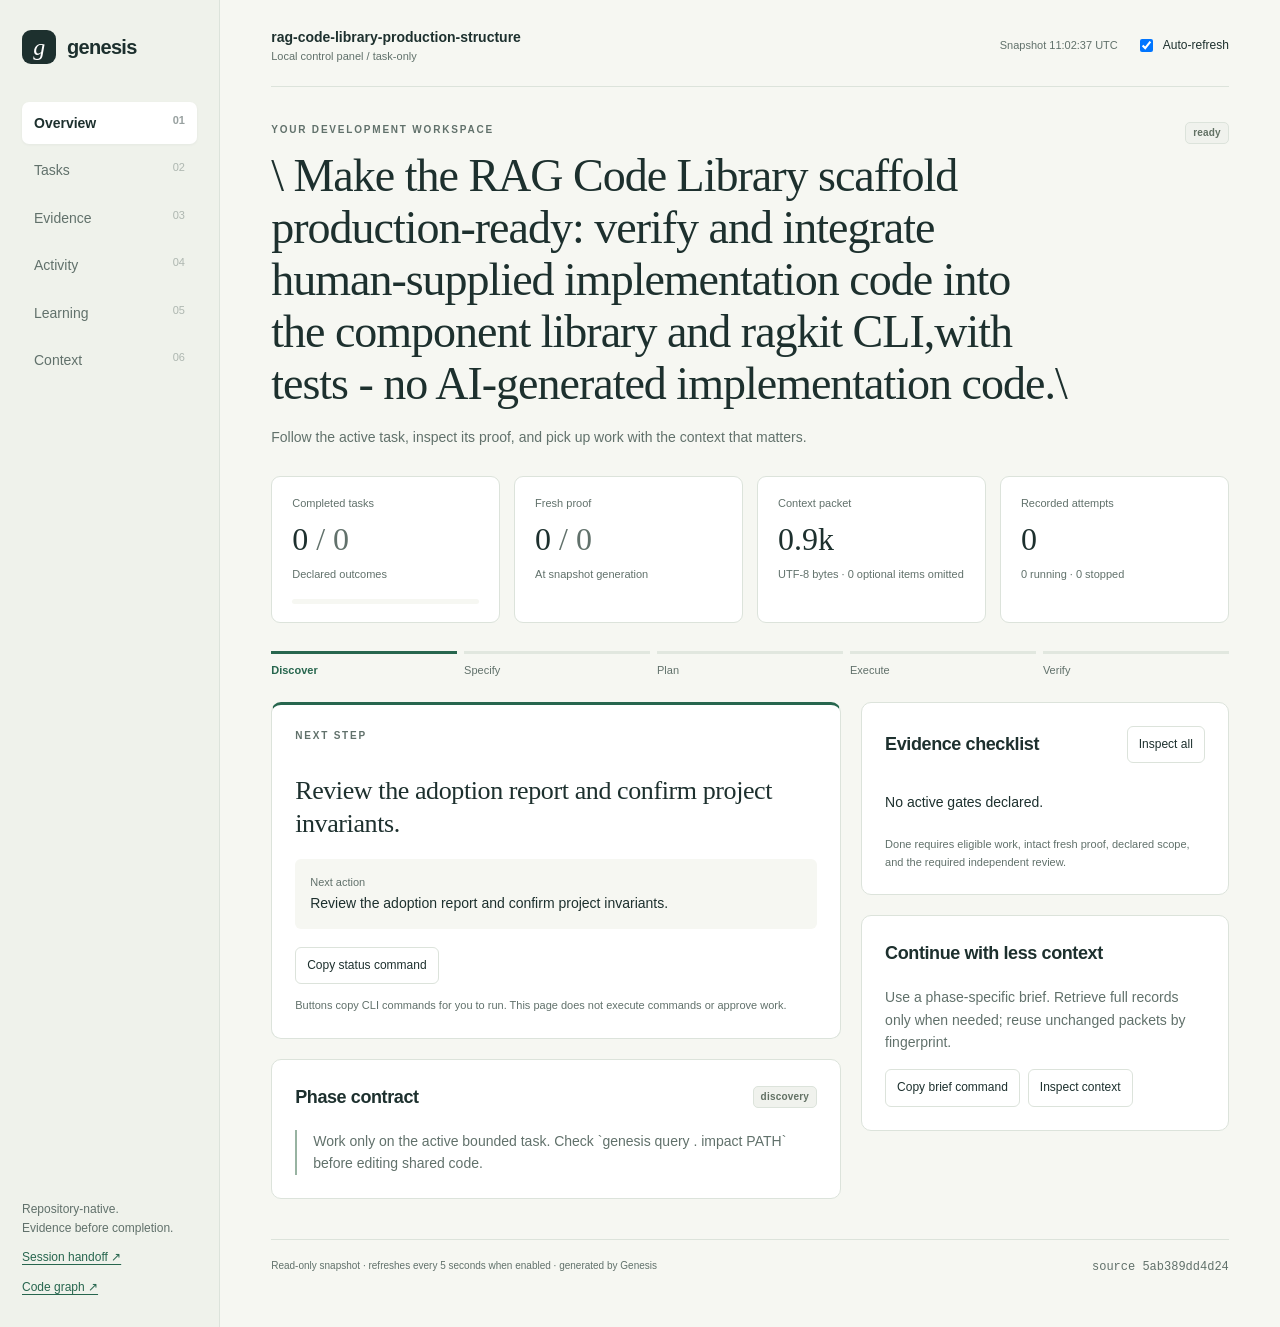
==== .genesis/dashboard.html @ 1e541d45 "Initial commit: scaffold + Genesis adoption state" ====
<!doctype html>
<html lang="en"><head><meta charset="utf-8"><meta name="viewport" content="width=device-width,initial-scale=1"><meta name="color-scheme" content="light"><title>Genesis — rag-code-library-production-structure</title>
<style>
:root{--ink:#1d302e;--muted:#61716b;--line:#dce3db;--paper:#f6f7f2;--white:#fff;--green:#27664e;--soft:#e6f0e7;--red:#a54a37}*{box-sizing:border-box}body{margin:0;background:var(--paper);color:var(--ink);font:14px/1.6 -apple-system,BlinkMacSystemFont,"Segoe UI",sans-serif}button,input,select{font:inherit}button,a,input,select,summary{outline-offset:4px}button:focus-visible,a:focus-visible,input:focus-visible,select:focus-visible,summary:focus-visible{outline:2px solid var(--green)}a{color:var(--green);text-underline-offset:3px}button{cursor:pointer}h1,h2,h3,p{margin:0}h1{font:500 clamp(29px,3.6vw,46px)/1.13 Georgia,serif;letter-spacing:-1px;max-width:800px}h2{font-size:18px;letter-spacing:-.4px}h3{font-size:14px}small,.muted{color:var(--muted)}small{display:block;font-size:11px}.mono,code{font:12px/1.6 ui-monospace,SFMono-Regular,Consolas,monospace;overflow-wrap:anywhere}.shell{display:grid;grid-template-columns:220px minmax(0,1fr);min-height:100vh}.sidebar{padding:30px 22px;border-right:1px solid var(--line);display:flex;flex-direction:column;gap:38px;background:#eff2eb}.brand{display:flex;align-items:center;gap:11px;font-size:20px;letter-spacing:-.7px;font-weight:650}.mark{display:grid;place-items:center;width:34px;height:34px;background:var(--ink);color:white;border-radius:9px;font:italic 24px Georgia,serif}.nav{display:grid;gap:5px}.nav button{background:none;border:0;text-align:left;color:var(--muted);padding:10px 12px;border-radius:7px;display:flex;justify-content:space-between}.nav button[aria-selected=true]{background:white;color:var(--ink);box-shadow:0 1px 3px #1d302e0c;font-weight:600}.nav em{font-style:normal;opacity:.45;font-size:11px}.sidebar-footer{margin-top:auto;font-size:12px;color:var(--muted)}.sidebar-footer a{display:block;margin-top:10px}.main{padding:26px clamp(20px,4vw,64px) 50px;width:100%}.topbar{display:flex;align-items:center;justify-content:space-between;gap:20px;border-bottom:1px solid var(--line);padding-bottom:20px;margin-bottom:35px}.project{font-weight:650}.topbar-right{display:flex;gap:18px;align-items:center;font-size:12px}.live{display:flex;gap:7px;align-items:center;white-space:nowrap}.eyebrow{text-transform:uppercase;letter-spacing:1.8px;font-size:10px;font-weight:700;color:var(--muted);margin-bottom:12px}.hero{display:flex;justify-content:space-between;gap:24px;align-items:start}.hero p{margin-top:16px;max-width:740px;color:var(--muted)}.badge{display:inline-block;white-space:nowrap;border:1px solid #dce3db;border-radius:5px;background:#f0f2ed;color:#627164;font-size:10px;font-weight:650;padding:2px 7px;letter-spacing:.2px}.badge.good{background:#e8f2e9;color:#286148;border-color:#d3e7d6}.badge.bad{background:#fbede7;color:#9c4631;border-color:#f1d6cc}.metrics{display:grid;grid-template-columns:repeat(4,1fr);gap:14px;margin:28px 0}.metric{padding:18px 20px;background:white;border:1px solid var(--line);border-radius:9px}.metric .value{font:32px/1.3 Georgia,serif;margin:6px 0}.metric .label{font-size:11px;color:var(--muted)}.workspace{display:grid;grid-template-columns:minmax(0,1.55fr) minmax(240px,1fr);gap:20px}.card{background:white;border:1px solid var(--line);border-radius:10px;padding:23px;margin-bottom:20px}.card-head{display:flex;justify-content:space-between;gap:12px;align-items:center;margin-bottom:18px}.focus{border-top:3px solid var(--green)}.focus h2{font:26px/1.3 Georgia,serif;margin:14px 0}.focus .next{padding:15px;background:var(--paper);border-radius:6px;margin:18px 0}.actions{display:flex;flex-wrap:wrap;gap:8px}.button{border:1px solid var(--line);border-radius:6px;padding:8px 11px;background:white;color:var(--ink);font-size:12px}.button:hover{background:var(--paper);border-color:#a7b9ac}.button.primary{background:var(--ink);color:white;border-color:var(--ink)}.fine{font-size:11px;color:var(--muted);margin-top:13px}.contract{padding-left:16px;border-left:2px solid #98b3a2;color:var(--muted)}.stages{display:flex;gap:7px;flex-wrap:wrap;padding:0;list-style:none;margin:10px 0 22px}.stages li{flex:1;min-width:85px;border-top:3px solid #e1e7df;padding-top:8px;font-size:11px;color:var(--muted)}.stages li.current{border-color:var(--green);color:var(--green);font-weight:700}.stages li.past{border-color:#a1b6a5}.status-list{list-style:none;padding:0;margin:0}.status-list li{display:flex;gap:10px;justify-content:space-between;border-bottom:1px solid #eef1eb;padding:10px 0}.status-list li:last-child{border:0}.progress{height:5px;background:var(--paper);border-radius:4px;overflow:hidden;margin-top:15px}.progress span{display:block;height:100%;background:var(--green)}.section-head{display:flex;justify-content:space-between;align-items:center;gap:20px;margin-bottom:22px}.section-head p{color:var(--muted);margin-top:5px}.table-wrap{overflow-x:auto}table{width:100%;border-collapse:collapse;font-size:12px}th{color:var(--muted);font-size:10px;text-transform:uppercase;letter-spacing:1px;font-weight:650}th,td{text-align:left;padding:14px 10px;border-bottom:1px solid #edf0e9;vertical-align:top}td:first-child,th:first-child{padding-left:0}td strong{font-weight:550}details{max-width:490px}summary{cursor:pointer;color:var(--green);font-size:11px;margin-top:7px}dl{display:grid;grid-template-columns:95px 1fr;gap:5px 12px;font-size:11px}dt{color:var(--muted)}dd{margin:0;overflow-wrap:anywhere}.gate-line{margin-bottom:5px;white-space:nowrap}.filters{display:flex;gap:10px;margin-bottom:15px}.filters input{flex:1;min-width:100px}.filters input,.filters select{padding:9px 12px;border:1px solid var(--line);background:white;border-radius:6px;color:var(--ink);font-size:12px}.timeline{list-style:none;padding:0;margin:0}.timeline li{display:flex;gap:14px;padding:16px 0;border-bottom:1px solid #edf0e9}.timeline p{color:var(--muted);font-size:12px;margin:4px 0}.timeline-dot{width:8px;height:8px;background:#a1afa4;border-radius:50%;margin-top:8px;flex:none}.timeline-dot.good{background:var(--green)}.timeline-dot.bad{background:var(--red)}.empty{text-align:center;padding:40px 15px;color:var(--muted)}.empty strong{color:var(--ink)}.empty p{margin-top:8px;max-width:430px;margin-inline:auto}.rule{padding:16px 0;border-bottom:1px solid var(--line)}.rule p{margin-top:8px}.rule small{margin-top:7px}pre{padding:15px;background:var(--paper);white-space:pre-wrap;overflow-wrap:anywhere;border-radius:7px;font-size:12px}.notice{border-left:3px solid #b89b62;background:#faf6eb;padding:12px 15px;margin:14px 0;font-size:12px}.bottom{display:flex;justify-content:space-between;gap:20px;border-top:1px solid var(--line);padding-top:18px;margin-top:20px;color:var(--muted);font-size:10px}.toast{position:fixed;bottom:24px;right:24px;background:var(--ink);color:white;border-radius:8px;padding:12px 20px;box-shadow:0 8px 25px #0002;max-width:90vw;z-index:2}.skip{position:absolute;left:240px;top:-60px;background:white;padding:8px;z-index:3}.skip:focus{top:5px}[hidden]{display:none!important}@media(max-width:1000px){.shell{grid-template-columns:170px minmax(0,1fr)}.sidebar{padding:25px 14px}.main{padding:24px}.workspace{grid-template-columns:1fr}.metrics{gap:8px}.metric{padding:14px}.metric .value{font-size:26px}}@media(max-width:680px){.shell{display:block}.sidebar{padding:15px;border-right:0;border-bottom:1px solid var(--line);gap:16px}.brand{font-size:17px}.nav{display:flex;overflow-x:auto;gap:3px}.nav button{gap:8px;white-space:nowrap;padding:8px}.nav em,.sidebar-footer{display:none}.main{padding:20px 16px}.topbar{margin-bottom:24px}.topbar-right small{display:none}.metrics{grid-template-columns:repeat(2,1fr)}.hero{display:block}.hero>.badge{margin-top:14px}.card{padding:18px}.bottom{display:block}.skip{left:10px}.filters{flex-wrap:wrap}}@media(prefers-reduced-motion:no-preference){.button,.nav button{transition:background .15s}}
</style></head><body><a class="skip" href="#main">Skip to workspace</a><div class="shell"><aside class="sidebar"><div class="brand"><span class="mark" aria-hidden="true">g</span>genesis</div><nav class="nav" role="tablist" aria-label="Control panel sections"><button role="tab" id="tab-overview" aria-controls="overview" aria-selected="true" data-view="overview">Overview<em>01</em></button><button role="tab" id="tab-tasks" aria-controls="tasks" aria-selected="false" data-view="tasks">Tasks<em>02</em></button><button role="tab" id="tab-evidence" aria-controls="evidence" aria-selected="false" data-view="evidence">Evidence<em>03</em></button><button role="tab" id="tab-activity" aria-controls="activity" aria-selected="false" data-view="activity">Activity<em>04</em></button><button role="tab" id="tab-learning" aria-controls="learning" aria-selected="false" data-view="learning">Learning<em>05</em></button><button role="tab" id="tab-context" aria-controls="context" aria-selected="false" data-view="context">Context<em>06</em></button></nav><div class="sidebar-footer">Repository-native.<br>Evidence before completion.<a href="KICKOFF.md">Session handoff ↗</a><a href="index/graph.html">Code graph ↗</a></div></aside>
<main class="main" id="main"><header class="topbar"><div><span class="project">rag-code-library-production-structure</span><small>Local control panel / task-only</small></div><div class="topbar-right"><small>Snapshot 11:02:37 UTC</small><label class="live"><input id="live" type="checkbox" checked>Auto-refresh</label></div></header>
<section id="overview" role="tabpanel" aria-labelledby="tab-overview"><div class="hero"><div><div class="eyebrow">Your development workspace</div><h1>\ Make the RAG Code Library scaffold production-ready: verify and integrate human-supplied implementation code into the component library and ragkit CLI,with tests - no AI-generated implementation code.\</h1><p>Follow the active task, inspect its proof, and pick up work with the context that matters.</p></div><span class="badge neutral">ready</span></div>
<div class="metrics"><div class="metric"><div class="label">Completed tasks</div><div class="value">0<span class="muted"> / 0</span></div><small>Declared outcomes</small><div class="progress" aria-label="0 of 0 tasks complete"><span style="width:0%"></span></div></div><div class="metric"><div class="label">Fresh proof</div><div class="value">0<span class="muted"> / 0</span></div><small>At snapshot generation</small></div><div class="metric"><div class="label">Context packet</div><div class="value">0.9k</div><small>UTF-8 bytes · 0 optional items omitted</small></div><div class="metric"><div class="label">Recorded attempts</div><div class="value">0</div><small>0 running · 0 stopped</small></div></div>
<ol class="stages" aria-label="Workflow stages"><li class="current">Discover</li><li class="">Specify</li><li class="">Plan</li><li class="">Execute</li><li class="">Verify</li></ol>
<div class="workspace"><div><article class="card focus"><div class="card-head"><div class="eyebrow">Next step</div></div><h2>Review the adoption report and confirm project invariants.</h2><div class="next"><small>Next action</small>Review the adoption report and confirm project invariants.</div><div class="actions"><button class="button copy" data-copy="genesis status &#39;C:\Users\91932\Downloads\rag-code-library-production-structure\rag-code-library-production-structure&#39;">Copy status command</button></div><p class="fine">Buttons copy CLI commands for you to run. This page does not execute commands or approve work.</p></article><article class="card"><div class="card-head"><h2>Phase contract</h2><span class="badge neutral">discovery</span></div><p class="contract">Work only on the active bounded task. Check `genesis query . impact PATH` before editing shared code.</p></article></div><div><article class="card"><div class="card-head"><h2>Evidence checklist</h2><button class="button" data-view="evidence">Inspect all</button></div><ul class="status-list"><li>No active gates declared.</li></ul><p class="fine">Done requires eligible work, intact fresh proof, declared scope, and the required independent review.</p></article><article class="card"><div class="card-head"><h2>Continue with less context</h2></div><p class="muted">Use a phase-specific brief. Retrieve full records only when needed; reuse unchanged packets by fingerprint.</p><div class="actions" style="margin-top:16px"><button class="button copy" data-copy="genesis brief &#39;C:\Users\91932\Downloads\rag-code-library-production-structure\rag-code-library-production-structure&#39;">Copy brief command</button><button class="button" data-view="context">Inspect context</button></div></article></div></div></section>
<section id="tasks" role="tabpanel" aria-labelledby="tab-tasks"><div class="section-head"><div><div class="eyebrow">Work queue</div><h1>Tasks & outcomes</h1><p>Expand a task to inspect scope, requirements and its next action.</p></div></div><div class="card"><div class="filters"><input id="search" type="search" placeholder="Search tasks, outcomes or risk…" aria-label="Search tasks"><select id="state-filter" aria-label="Filter task state"><option value="all">All states</option><option>active</option><option>queued</option><option>done</option><option>paused</option><option>blocked</option><option>failed</option><option>rejected</option></select></div><div class="table-wrap"><table><thead><tr><th>ID</th><th>Outcome</th><th>State</th><th>Risk</th><th>Proof</th></tr></thead><tbody></tbody></table></div><div id="no-matches" hidden><div class="empty"><strong>No matching tasks</strong><p>Change the search or state filter.</p></div></div><div class="empty"><strong>Your first task starts here</strong><p>Create a bounded outcome with an executable gate through the Genesis CLI.</p></div></div></section>
<section id="evidence" role="tabpanel" aria-labelledby="tab-evidence"><div class="section-head"><div><div class="eyebrow">Completion contract</div><h1>Proof you can inspect</h1><p>Evidence binds an observation to source, configuration and environment.</p></div></div><div class="card"><p class="contract">Active task + completed dependencies + declared scope + fresh mandatory gates + required independent review.</p><div class="table-wrap"><table><thead><tr><th>Task</th><th>Gate</th><th>Freshness</th><th>Evidence</th><th>Source</th></tr></thead><tbody></tbody></table></div><div class="empty"><strong>No evidence yet</strong><p>Run a declared gate to create an immutable receipt.</p></div></div><p class="fine">This is a generated snapshot, not a live probe. Source changes after generation require <code>genesis dashboard</code> or a new CLI checkpoint to recompute freshness.</p></section>
<section id="activity" role="tabpanel" aria-labelledby="tab-activity"><div class="section-head"><div><div class="eyebrow">Execution history</div><h1>Attempts & recovery</h1><p>Inspect a stopped attempt before replaying its side effects.</p></div><button class="button copy" data-copy="genesis recover &#39;C:\Users\91932\Downloads\rag-code-library-production-structure\rag-code-library-production-structure&#39;">Copy recovery command</button></div><div class="workspace"><article class="card"><h2>Latest attempts</h2><ul class="timeline"></ul><div class="empty"><strong>No worker or gate attempts</strong><p>Execution records will appear after a worker or gate runs.</p></div></article><article class="card"><h2>Recent local traces</h2><details><summary>agent.connected · 2026-10-09T11:02:36.425Z</summary><pre>{
  &quot;files&quot;: [
    &quot;AGENTS.md&quot;,
    &quot;CLAUDE.md&quot;
  ]
}</pre></details><details><summary>project.adopt · 2026-10-09T11:02:18.325Z</summary><pre>{
  &quot;project&quot;: &quot;rag-code-library-production-structure&quot;
}</pre></details></article></div></section>
<section id="learning" role="tabpanel" aria-labelledby="tab-learning"><div class="section-head"><div><div class="eyebrow">Measured changes</div><h1>Learning with evidence</h1><p>Propose → compare → evaluate → review → promote or roll back.</p></div></div><div class="workspace"><article class="card"><h2>Rules and proposals</h2><div class="empty"><strong>No proposed rules</strong><p>Start with an observed failure and a falsifiable improvement hypothesis.</p></div></article><article class="card"><h2>Experiments</h2><ul class="status-list"><li>No experiments yet.</li></ul><p class="fine">A passing comparison or tie does not establish broad capability. Protect evaluators and holdouts with host permissions.</p></article></div></section>
<section id="context" role="tabpanel" aria-labelledby="tab-context"><div class="section-head"><div><div class="eyebrow">Progressive disclosure</div><h1>Only the context you need</h1><p>Binding rules stay intact. Optional records are ranked and summarized.</p></div><button class="button copy" data-copy="genesis context &#39;C:\Users\91932\Downloads\rag-code-library-production-structure\rag-code-library-production-structure&#39; --stats">Copy metrics command</button></div><div class="workspace"><article class="card"><h2>Current packet</h2><dl><dt>Payload</dt><dd>917 bytes</dd><dt>Estimate</dt><dd>~230 tokens (bytes / 4; model-dependent)</dd><dt>Budget</dt><dd>8000 bytes</dd><dt>Omitted</dt><dd>0 optional items</dd></dl><p class="fine">5d9c0a8ef1ec7d9e0adf2ea96b4156550484a8c432946c020efb86081f240d95</p><div class="actions"><button class="button copy" data-copy="genesis brief &#39;C:\Users\91932\Downloads\rag-code-library-production-structure\rag-code-library-production-structure&#39; --stage research">Research brief</button><button class="button copy" data-copy="genesis brief &#39;C:\Users\91932\Downloads\rag-code-library-production-structure\rag-code-library-production-structure&#39; --stage plan">Plan brief</button><button class="button copy" data-copy="genesis brief &#39;C:\Users\91932\Downloads\rag-code-library-production-structure\rag-code-library-production-structure&#39; --stage implement">Implement brief</button><button class="button copy" data-copy="genesis brief &#39;C:\Users\91932\Downloads\rag-code-library-production-structure\rag-code-library-production-structure&#39; --stage verify">Verify brief</button><button class="button copy" data-copy="genesis brief &#39;C:\Users\91932\Downloads\rag-code-library-production-structure\rag-code-library-production-structure&#39; --stage recover">Recover brief</button></div></article><article class="card"><h2>Included records</h2><div class="empty"><strong>No applicable records</strong><p>Attach path or requirement tags to project knowledge to improve retrieval.</p></div></article></div></section>
<footer class="bottom"><span>Read-only snapshot · refreshes every 5 seconds when enabled · generated by Genesis</span><code>source 5ab389dd4d24</code></footer></main></div><div id="toast" class="toast" role="status" hidden></div>
<script>
const storageKey='genesis-panel:'+location.pathname;let saved={};try{saved=JSON.parse(sessionStorage.getItem(storageKey)||'{}')}catch{}
const live=document.getElementById('live'), search=document.getElementById('search'), filter=document.getElementById('state-filter');let view=saved.view||'overview';let toastTimer;
function persist(){try{sessionStorage.setItem(storageKey,JSON.stringify({view,search:search.value,filter:filter.value,live:live.checked,scroll:scrollY,details:[...document.querySelectorAll('details')].map((e,i)=>e.open?i:-1).filter(i=>i>=0)}))}catch{}}
function show(id){if(!document.getElementById('tab-'+id))id='overview';view=id;document.querySelectorAll('[role=tabpanel]').forEach(e=>e.hidden=e.id!==id);document.querySelectorAll('[role=tab]').forEach(e=>{e.setAttribute('aria-selected',String(e.dataset.view===id));e.tabIndex=e.dataset.view===id?0:-1});persist()}
document.querySelectorAll('[data-view]').forEach(button=>button.addEventListener('click',()=>show(button.dataset.view)));
document.querySelector('.nav').addEventListener('keydown',e=>{const tabs=[...document.querySelectorAll('[role=tab]')],i=tabs.indexOf(document.activeElement);if(i<0)return;let next;if(['ArrowDown','ArrowRight'].includes(e.key))next=(i+1)%tabs.length;if(['ArrowUp','ArrowLeft'].includes(e.key))next=(i+tabs.length-1)%tabs.length;if(e.key==='Home')next=0;if(e.key==='End')next=tabs.length-1;if(next!==undefined){e.preventDefault();tabs[next].focus();show(tabs[next].dataset.view)}});
function applyFilter(){let count=0;document.querySelectorAll('[data-task-state]').forEach(row=>{row.hidden=!(row.dataset.search.includes(search.value.toLowerCase())&&(filter.value==='all'||row.dataset.taskState===filter.value));if(!row.hidden)count++});document.getElementById('no-matches').hidden=count>0||document.querySelectorAll('[data-task-state]').length===0;persist()}
search.value=saved.search||'';filter.value=saved.filter||'all';live.checked=saved.live!==false;show(view);applyFilter();(saved.details||[]).forEach(i=>{const el=document.querySelectorAll('details')[i];if(el)el.open=true});requestAnimationFrame(()=>scrollTo(0,saved.scroll||0));search.addEventListener('input',applyFilter);filter.addEventListener('change',applyFilter);live.addEventListener('change',persist);
function toast(text){const el=document.getElementById('toast');el.textContent=text;el.hidden=false;clearTimeout(toastTimer);toastTimer=setTimeout(()=>el.hidden=true,4000)}
document.querySelectorAll('[data-copy]').forEach(button=>button.addEventListener('click',async()=>{const text=button.dataset.copy;try{await navigator.clipboard.writeText(text);toast('Command copied. Run it in your terminal.')}catch{const area=document.createElement('textarea');area.value=text;button.after(area);area.focus();area.select();toast('Clipboard unavailable. Copy the selected command.')}}));
setInterval(()=>{if(live.checked&&!document.hidden&&!['INPUT','SELECT','TEXTAREA'].includes(document.activeElement.tagName)){persist();location.reload()}},5000);
</script></body></html>
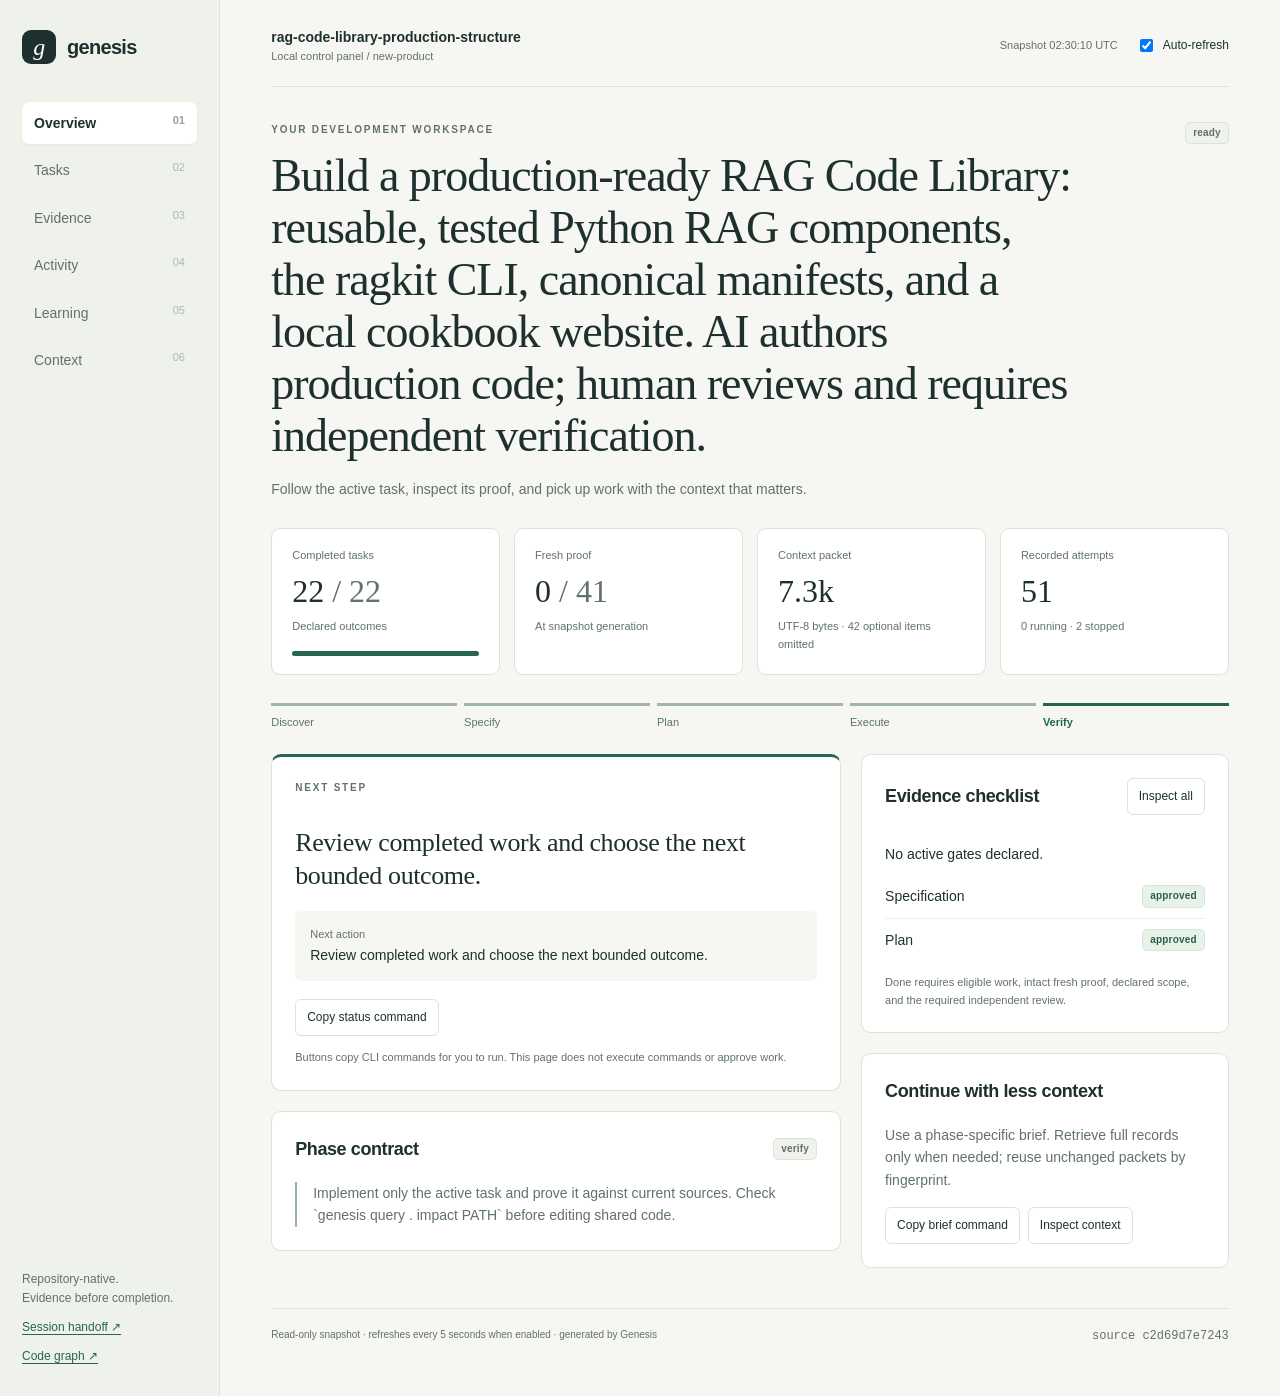
==== commit a8dd0d73: "Commit RAG Code Library v1: components, ragkit CLI, cookbook, verification evidence - 35 reusable RA" ====
--- a/.genesis/dashboard.html
+++ b/.genesis/dashboard.html
@@ -3,24 +3,58 @@
 <style>
 :root{--ink:#1d302e;--muted:#61716b;--line:#dce3db;--paper:#f6f7f2;--white:#fff;--green:#27664e;--soft:#e6f0e7;--red:#a54a37}*{box-sizing:border-box}body{margin:0;background:var(--paper);color:var(--ink);font:14px/1.6 -apple-system,BlinkMacSystemFont,"Segoe UI",sans-serif}button,input,select{font:inherit}button,a,input,select,summary{outline-offset:4px}button:focus-visible,a:focus-visible,input:focus-visible,select:focus-visible,summary:focus-visible{outline:2px solid var(--green)}a{color:var(--green);text-underline-offset:3px}button{cursor:pointer}h1,h2,h3,p{margin:0}h1{font:500 clamp(29px,3.6vw,46px)/1.13 Georgia,serif;letter-spacing:-1px;max-width:800px}h2{font-size:18px;letter-spacing:-.4px}h3{font-size:14px}small,.muted{color:var(--muted)}small{display:block;font-size:11px}.mono,code{font:12px/1.6 ui-monospace,SFMono-Regular,Consolas,monospace;overflow-wrap:anywhere}.shell{display:grid;grid-template-columns:220px minmax(0,1fr);min-height:100vh}.sidebar{padding:30px 22px;border-right:1px solid var(--line);display:flex;flex-direction:column;gap:38px;background:#eff2eb}.brand{display:flex;align-items:center;gap:11px;font-size:20px;letter-spacing:-.7px;font-weight:650}.mark{display:grid;place-items:center;width:34px;height:34px;background:var(--ink);color:white;border-radius:9px;font:italic 24px Georgia,serif}.nav{display:grid;gap:5px}.nav button{background:none;border:0;text-align:left;color:var(--muted);padding:10px 12px;border-radius:7px;display:flex;justify-content:space-between}.nav button[aria-selected=true]{background:white;color:var(--ink);box-shadow:0 1px 3px #1d302e0c;font-weight:600}.nav em{font-style:normal;opacity:.45;font-size:11px}.sidebar-footer{margin-top:auto;font-size:12px;color:var(--muted)}.sidebar-footer a{display:block;margin-top:10px}.main{padding:26px clamp(20px,4vw,64px) 50px;width:100%}.topbar{display:flex;align-items:center;justify-content:space-between;gap:20px;border-bottom:1px solid var(--line);padding-bottom:20px;margin-bottom:35px}.project{font-weight:650}.topbar-right{display:flex;gap:18px;align-items:center;font-size:12px}.live{display:flex;gap:7px;align-items:center;white-space:nowrap}.eyebrow{text-transform:uppercase;letter-spacing:1.8px;font-size:10px;font-weight:700;color:var(--muted);margin-bottom:12px}.hero{display:flex;justify-content:space-between;gap:24px;align-items:start}.hero p{margin-top:16px;max-width:740px;color:var(--muted)}.badge{display:inline-block;white-space:nowrap;border:1px solid #dce3db;border-radius:5px;background:#f0f2ed;color:#627164;font-size:10px;font-weight:650;padding:2px 7px;letter-spacing:.2px}.badge.good{background:#e8f2e9;color:#286148;border-color:#d3e7d6}.badge.bad{background:#fbede7;color:#9c4631;border-color:#f1d6cc}.metrics{display:grid;grid-template-columns:repeat(4,1fr);gap:14px;margin:28px 0}.metric{padding:18px 20px;background:white;border:1px solid var(--line);border-radius:9px}.metric .value{font:32px/1.3 Georgia,serif;margin:6px 0}.metric .label{font-size:11px;color:var(--muted)}.workspace{display:grid;grid-template-columns:minmax(0,1.55fr) minmax(240px,1fr);gap:20px}.card{background:white;border:1px solid var(--line);border-radius:10px;padding:23px;margin-bottom:20px}.card-head{display:flex;justify-content:space-between;gap:12px;align-items:center;margin-bottom:18px}.focus{border-top:3px solid var(--green)}.focus h2{font:26px/1.3 Georgia,serif;margin:14px 0}.focus .next{padding:15px;background:var(--paper);border-radius:6px;margin:18px 0}.actions{display:flex;flex-wrap:wrap;gap:8px}.button{border:1px solid var(--line);border-radius:6px;padding:8px 11px;background:white;color:var(--ink);font-size:12px}.button:hover{background:var(--paper);border-color:#a7b9ac}.button.primary{background:var(--ink);color:white;border-color:var(--ink)}.fine{font-size:11px;color:var(--muted);margin-top:13px}.contract{padding-left:16px;border-left:2px solid #98b3a2;color:var(--muted)}.stages{display:flex;gap:7px;flex-wrap:wrap;padding:0;list-style:none;margin:10px 0 22px}.stages li{flex:1;min-width:85px;border-top:3px solid #e1e7df;padding-top:8px;font-size:11px;color:var(--muted)}.stages li.current{border-color:var(--green);color:var(--green);font-weight:700}.stages li.past{border-color:#a1b6a5}.status-list{list-style:none;padding:0;margin:0}.status-list li{display:flex;gap:10px;justify-content:space-between;border-bottom:1px solid #eef1eb;padding:10px 0}.status-list li:last-child{border:0}.progress{height:5px;background:var(--paper);border-radius:4px;overflow:hidden;margin-top:15px}.progress span{display:block;height:100%;background:var(--green)}.section-head{display:flex;justify-content:space-between;align-items:center;gap:20px;margin-bottom:22px}.section-head p{color:var(--muted);margin-top:5px}.table-wrap{overflow-x:auto}table{width:100%;border-collapse:collapse;font-size:12px}th{color:var(--muted);font-size:10px;text-transform:uppercase;letter-spacing:1px;font-weight:650}th,td{text-align:left;padding:14px 10px;border-bottom:1px solid #edf0e9;vertical-align:top}td:first-child,th:first-child{padding-left:0}td strong{font-weight:550}details{max-width:490px}summary{cursor:pointer;color:var(--green);font-size:11px;margin-top:7px}dl{display:grid;grid-template-columns:95px 1fr;gap:5px 12px;font-size:11px}dt{color:var(--muted)}dd{margin:0;overflow-wrap:anywhere}.gate-line{margin-bottom:5px;white-space:nowrap}.filters{display:flex;gap:10px;margin-bottom:15px}.filters input{flex:1;min-width:100px}.filters input,.filters select{padding:9px 12px;border:1px solid var(--line);background:white;border-radius:6px;color:var(--ink);font-size:12px}.timeline{list-style:none;padding:0;margin:0}.timeline li{display:flex;gap:14px;padding:16px 0;border-bottom:1px solid #edf0e9}.timeline p{color:var(--muted);font-size:12px;margin:4px 0}.timeline-dot{width:8px;height:8px;background:#a1afa4;border-radius:50%;margin-top:8px;flex:none}.timeline-dot.good{background:var(--green)}.timeline-dot.bad{background:var(--red)}.empty{text-align:center;padding:40px 15px;color:var(--muted)}.empty strong{color:var(--ink)}.empty p{margin-top:8px;max-width:430px;margin-inline:auto}.rule{padding:16px 0;border-bottom:1px solid var(--line)}.rule p{margin-top:8px}.rule small{margin-top:7px}pre{padding:15px;background:var(--paper);white-space:pre-wrap;overflow-wrap:anywhere;border-radius:7px;font-size:12px}.notice{border-left:3px solid #b89b62;background:#faf6eb;padding:12px 15px;margin:14px 0;font-size:12px}.bottom{display:flex;justify-content:space-between;gap:20px;border-top:1px solid var(--line);padding-top:18px;margin-top:20px;color:var(--muted);font-size:10px}.toast{position:fixed;bottom:24px;right:24px;background:var(--ink);color:white;border-radius:8px;padding:12px 20px;box-shadow:0 8px 25px #0002;max-width:90vw;z-index:2}.skip{position:absolute;left:240px;top:-60px;background:white;padding:8px;z-index:3}.skip:focus{top:5px}[hidden]{display:none!important}@media(max-width:1000px){.shell{grid-template-columns:170px minmax(0,1fr)}.sidebar{padding:25px 14px}.main{padding:24px}.workspace{grid-template-columns:1fr}.metrics{gap:8px}.metric{padding:14px}.metric .value{font-size:26px}}@media(max-width:680px){.shell{display:block}.sidebar{padding:15px;border-right:0;border-bottom:1px solid var(--line);gap:16px}.brand{font-size:17px}.nav{display:flex;overflow-x:auto;gap:3px}.nav button{gap:8px;white-space:nowrap;padding:8px}.nav em,.sidebar-footer{display:none}.main{padding:20px 16px}.topbar{margin-bottom:24px}.topbar-right small{display:none}.metrics{grid-template-columns:repeat(2,1fr)}.hero{display:block}.hero>.badge{margin-top:14px}.card{padding:18px}.bottom{display:block}.skip{left:10px}.filters{flex-wrap:wrap}}@media(prefers-reduced-motion:no-preference){.button,.nav button{transition:background .15s}}
 </style></head><body><a class="skip" href="#main">Skip to workspace</a><div class="shell"><aside class="sidebar"><div class="brand"><span class="mark" aria-hidden="true">g</span>genesis</div><nav class="nav" role="tablist" aria-label="Control panel sections"><button role="tab" id="tab-overview" aria-controls="overview" aria-selected="true" data-view="overview">Overview<em>01</em></button><button role="tab" id="tab-tasks" aria-controls="tasks" aria-selected="false" data-view="tasks">Tasks<em>02</em></button><button role="tab" id="tab-evidence" aria-controls="evidence" aria-selected="false" data-view="evidence">Evidence<em>03</em></button><button role="tab" id="tab-activity" aria-controls="activity" aria-selected="false" data-view="activity">Activity<em>04</em></button><button role="tab" id="tab-learning" aria-controls="learning" aria-selected="false" data-view="learning">Learning<em>05</em></button><button role="tab" id="tab-context" aria-controls="context" aria-selected="false" data-view="context">Context<em>06</em></button></nav><div class="sidebar-footer">Repository-native.<br>Evidence before completion.<a href="KICKOFF.md">Session handoff ↗</a><a href="index/graph.html">Code graph ↗</a></div></aside>
-<main class="main" id="main"><header class="topbar"><div><span class="project">rag-code-library-production-structure</span><small>Local control panel / task-only</small></div><div class="topbar-right"><small>Snapshot 11:02:37 UTC</small><label class="live"><input id="live" type="checkbox" checked>Auto-refresh</label></div></header>
-<section id="overview" role="tabpanel" aria-labelledby="tab-overview"><div class="hero"><div><div class="eyebrow">Your development workspace</div><h1>\ Make the RAG Code Library scaffold production-ready: verify and integrate human-supplied implementation code into the component library and ragkit CLI,with tests - no AI-generated implementation code.\</h1><p>Follow the active task, inspect its proof, and pick up work with the context that matters.</p></div><span class="badge neutral">ready</span></div>
-<div class="metrics"><div class="metric"><div class="label">Completed tasks</div><div class="value">0<span class="muted"> / 0</span></div><small>Declared outcomes</small><div class="progress" aria-label="0 of 0 tasks complete"><span style="width:0%"></span></div></div><div class="metric"><div class="label">Fresh proof</div><div class="value">0<span class="muted"> / 0</span></div><small>At snapshot generation</small></div><div class="metric"><div class="label">Context packet</div><div class="value">0.9k</div><small>UTF-8 bytes · 0 optional items omitted</small></div><div class="metric"><div class="label">Recorded attempts</div><div class="value">0</div><small>0 running · 0 stopped</small></div></div>
-<ol class="stages" aria-label="Workflow stages"><li class="current">Discover</li><li class="">Specify</li><li class="">Plan</li><li class="">Execute</li><li class="">Verify</li></ol>
-<div class="workspace"><div><article class="card focus"><div class="card-head"><div class="eyebrow">Next step</div></div><h2>Review the adoption report and confirm project invariants.</h2><div class="next"><small>Next action</small>Review the adoption report and confirm project invariants.</div><div class="actions"><button class="button copy" data-copy="genesis status &#39;C:\Users\91932\Downloads\rag-code-library-production-structure\rag-code-library-production-structure&#39;">Copy status command</button></div><p class="fine">Buttons copy CLI commands for you to run. This page does not execute commands or approve work.</p></article><article class="card"><div class="card-head"><h2>Phase contract</h2><span class="badge neutral">discovery</span></div><p class="contract">Work only on the active bounded task. Check `genesis query . impact PATH` before editing shared code.</p></article></div><div><article class="card"><div class="card-head"><h2>Evidence checklist</h2><button class="button" data-view="evidence">Inspect all</button></div><ul class="status-list"><li>No active gates declared.</li></ul><p class="fine">Done requires eligible work, intact fresh proof, declared scope, and the required independent review.</p></article><article class="card"><div class="card-head"><h2>Continue with less context</h2></div><p class="muted">Use a phase-specific brief. Retrieve full records only when needed; reuse unchanged packets by fingerprint.</p><div class="actions" style="margin-top:16px"><button class="button copy" data-copy="genesis brief &#39;C:\Users\91932\Downloads\rag-code-library-production-structure\rag-code-library-production-structure&#39;">Copy brief command</button><button class="button" data-view="context">Inspect context</button></div></article></div></div></section>
-<section id="tasks" role="tabpanel" aria-labelledby="tab-tasks"><div class="section-head"><div><div class="eyebrow">Work queue</div><h1>Tasks & outcomes</h1><p>Expand a task to inspect scope, requirements and its next action.</p></div></div><div class="card"><div class="filters"><input id="search" type="search" placeholder="Search tasks, outcomes or risk…" aria-label="Search tasks"><select id="state-filter" aria-label="Filter task state"><option value="all">All states</option><option>active</option><option>queued</option><option>done</option><option>paused</option><option>blocked</option><option>failed</option><option>rejected</option></select></div><div class="table-wrap"><table><thead><tr><th>ID</th><th>Outcome</th><th>State</th><th>Risk</th><th>Proof</th></tr></thead><tbody></tbody></table></div><div id="no-matches" hidden><div class="empty"><strong>No matching tasks</strong><p>Change the search or state filter.</p></div></div><div class="empty"><strong>Your first task starts here</strong><p>Create a bounded outcome with an executable gate through the Genesis CLI.</p></div></div></section>
-<section id="evidence" role="tabpanel" aria-labelledby="tab-evidence"><div class="section-head"><div><div class="eyebrow">Completion contract</div><h1>Proof you can inspect</h1><p>Evidence binds an observation to source, configuration and environment.</p></div></div><div class="card"><p class="contract">Active task + completed dependencies + declared scope + fresh mandatory gates + required independent review.</p><div class="table-wrap"><table><thead><tr><th>Task</th><th>Gate</th><th>Freshness</th><th>Evidence</th><th>Source</th></tr></thead><tbody></tbody></table></div><div class="empty"><strong>No evidence yet</strong><p>Run a declared gate to create an immutable receipt.</p></div></div><p class="fine">This is a generated snapshot, not a live probe. Source changes after generation require <code>genesis dashboard</code> or a new CLI checkpoint to recompute freshness.</p></section>
-<section id="activity" role="tabpanel" aria-labelledby="tab-activity"><div class="section-head"><div><div class="eyebrow">Execution history</div><h1>Attempts & recovery</h1><p>Inspect a stopped attempt before replaying its side effects.</p></div><button class="button copy" data-copy="genesis recover &#39;C:\Users\91932\Downloads\rag-code-library-production-structure\rag-code-library-production-structure&#39;">Copy recovery command</button></div><div class="workspace"><article class="card"><h2>Latest attempts</h2><ul class="timeline"></ul><div class="empty"><strong>No worker or gate attempts</strong><p>Execution records will appear after a worker or gate runs.</p></div></article><article class="card"><h2>Recent local traces</h2><details><summary>agent.connected · 2026-10-09T11:02:36.425Z</summary><pre>{
+<main class="main" id="main"><header class="topbar"><div><span class="project">rag-code-library-production-structure</span><small>Local control panel / new-product</small></div><div class="topbar-right"><small>Snapshot 02:30:10 UTC</small><label class="live"><input id="live" type="checkbox" checked>Auto-refresh</label></div></header>
+<section id="overview" role="tabpanel" aria-labelledby="tab-overview"><div class="hero"><div><div class="eyebrow">Your development workspace</div><h1>Build a production-ready RAG Code Library: reusable, tested Python RAG components, the ragkit CLI, canonical manifests, and a local cookbook website. AI authors production code; human reviews and requires independent verification.</h1><p>Follow the active task, inspect its proof, and pick up work with the context that matters.</p></div><span class="badge neutral">ready</span></div>
+<div class="metrics"><div class="metric"><div class="label">Completed tasks</div><div class="value">22<span class="muted"> / 22</span></div><small>Declared outcomes</small><div class="progress" aria-label="22 of 22 tasks complete"><span style="width:100%"></span></div></div><div class="metric"><div class="label">Fresh proof</div><div class="value">0<span class="muted"> / 41</span></div><small>At snapshot generation</small></div><div class="metric"><div class="label">Context packet</div><div class="value">7.3k</div><small>UTF-8 bytes · 42 optional items omitted</small></div><div class="metric"><div class="label">Recorded attempts</div><div class="value">51</div><small>0 running · 2 stopped</small></div></div>
+<ol class="stages" aria-label="Workflow stages"><li class="past">Discover</li><li class="past">Specify</li><li class="past">Plan</li><li class="past">Execute</li><li class="current">Verify</li></ol>
+<div class="workspace"><div><article class="card focus"><div class="card-head"><div class="eyebrow">Next step</div></div><h2>Review completed work and choose the next bounded outcome.</h2><div class="next"><small>Next action</small>Review completed work and choose the next bounded outcome.</div><div class="actions"><button class="button copy" data-copy="genesis status &#39;C:\Users\91932\Downloads\rag-code-library-production-structure\rag-code-library-production-structure&#39;">Copy status command</button></div><p class="fine">Buttons copy CLI commands for you to run. This page does not execute commands or approve work.</p></article><article class="card"><div class="card-head"><h2>Phase contract</h2><span class="badge neutral">verify</span></div><p class="contract">Implement only the active task and prove it against current sources. Check `genesis query . impact PATH` before editing shared code.</p></article></div><div><article class="card"><div class="card-head"><h2>Evidence checklist</h2><button class="button" data-view="evidence">Inspect all</button></div><ul class="status-list"><li>No active gates declared.</li></ul><ul class="status-list"><li>Specification <span class="badge good">approved</span></li><li>Plan <span class="badge good">approved</span></li></ul><p class="fine">Done requires eligible work, intact fresh proof, declared scope, and the required independent review.</p></article><article class="card"><div class="card-head"><h2>Continue with less context</h2></div><p class="muted">Use a phase-specific brief. Retrieve full records only when needed; reuse unchanged packets by fingerprint.</p><div class="actions" style="margin-top:16px"><button class="button copy" data-copy="genesis brief &#39;C:\Users\91932\Downloads\rag-code-library-production-structure\rag-code-library-production-structure&#39;">Copy brief command</button><button class="button" data-view="context">Inspect context</button></div></article></div></div></section>
+<section id="tasks" role="tabpanel" aria-labelledby="tab-tasks"><div class="section-head"><div><div class="eyebrow">Work queue</div><h1>Tasks & outcomes</h1><p>Expand a task to inspect scope, requirements and its next action.</p></div></div><div class="card"><div class="filters"><input id="search" type="search" placeholder="Search tasks, outcomes or risk…" aria-label="Search tasks"><select id="state-filter" aria-label="Filter task state"><option value="all">All states</option><option>active</option><option>queued</option><option>done</option><option>paused</option><option>blocked</option><option>failed</option><option>rejected</option></select></div><div class="table-wrap"><table><thead><tr><th>ID</th><th>Outcome</th><th>State</th><th>Risk</th><th>Proof</th></tr></thead><tbody><tr data-task-state="done" data-search="spec-1 produce an approved, implementation-ready product specification medium"><td><span class="mono">SPEC-1</span></td><td><strong>Produce an approved, implementation-ready product specification</strong><details><summary>Task contract</summary><dl><dt>Next action</dt><dd>Interview the human, record durable context, and replace every placeholder in SPEC.md.</dd><dt>Scope</dt><dd>SPEC.md</dd><dt>Requirements</dt><dd>Not linked</dd><dt>Dependencies</dt><dd>None</dd><dt>Blocker</dt><dd>None</dd></dl></details></td><td><span class="badge good">done</span></td><td>medium</td><td><div class="gate-line">independent-review <span class="badge bad">stale</span></div></td></tr><tr data-task-state="done" data-search="t-01 installable package with ragkit entry point, explicit dependency declarations, and a valid lockfile medium"><td><span class="mono">T-01</span></td><td><strong>Installable package with ragkit entry point, explicit dependency declarations, and a valid lockfile</strong><details><summary>Task contract</summary><dl><dt>Next action</dt><dd>Regenerate uv.lock under the task-scoped U7 grant, then verify uv sync --frozen and ragkit --help</dd><dt>Scope</dt><dd>pyproject.toml, uv.lock, src/rag_code_library</dd><dt>Requirements</dt><dd>FR-1, FR-2, FR-3, NFR-4, NFR-10, NFR-11, AC-1</dd><dt>Dependencies</dt><dd>None</dd><dt>Blocker</dt><dd>None</dd></dl></details></td><td><span class="badge good">done</span></td><td>medium</td><td><div class="gate-line">sync <span class="badge bad">stale</span></div><div class="gate-line">help <span class="badge bad">stale</span></div><div class="gate-line">independent-review <span class="badge bad">stale</span></div></td></tr><tr data-task-state="done" data-search="t-02 manifest schema extended with required dependency, platform, service, install and lifecycle fields, and all 31 existing manifests migrated medium"><td><span class="mono">T-02</span></td><td><strong>Manifest schema extended with required dependency, platform, service, install and lifecycle fields, and all 31 existing manifests migrated</strong><details><summary>Task contract</summary><dl><dt>Next action</dt><dd>Extend the schema with required fields, then migrate all 31 manifests and validate</dd><dt>Scope</dt><dd>schemas, components</dd><dt>Requirements</dt><dd>FR-6, FR-10, FR-28, FR-29, FR-30, FR-35, AC-18</dd><dt>Dependencies</dt><dd>T-01</dd><dt>Blocker</dt><dd>None</dd></dl></details></td><td><span class="badge good">done</span></td><td>medium</td><td><div class="gate-line">validate <span class="badge bad">stale</span></div><div class="gate-line">independent-review <span class="badge bad">stale</span></div></td></tr><tr data-task-state="done" data-search="t-03 single path-safety boundary that rejects every hostile windows path with a typed error and zero writes high"><td><span class="mono">T-03</span></td><td><strong>Single path-safety boundary that rejects every hostile Windows path with a typed error and zero writes</strong><details><summary>Task contract</summary><dl><dt>Next action</dt><dd>Implement the single validated path-safety module and the real-filesystem hostile fixture suite</dd><dt>Scope</dt><dd>src/rag_code_library/security, tests/unit/test_path_safety.py, tests/fixtures/hostile_paths</dd><dt>Requirements</dt><dd>FR-17, FR-32, FR-33, FR-34, NFR-3, AC-11</dd><dt>Dependencies</dt><dd>T-01</dd><dt>Blocker</dt><dd>None</dd></dl></details></td><td><span class="badge good">done</span></td><td>high</td><td><div class="gate-line">hostile <span class="badge bad">stale</span></div><div class="gate-line">independent-review <span class="badge bad">stale</span></div></td></tr><tr data-task-state="done" data-search="t-04 core provider-neutral types and all seven component protocols defined once and reused by every area medium"><td><span class="mono">T-04</span></td><td><strong>Core provider-neutral types and all seven component protocols defined once and reused by every area</strong><details><summary>Task contract</summary><dl><dt>Next action</dt><dd>Implement core-types with Chunk, ScoredDocument, Context and the seven protocols</dd><dt>Scope</dt><dd>components/storage/core_types, tests/unit/test_protocols.py</dd><dt>Requirements</dt><dd>FR-5, FR-8</dd><dt>Dependencies</dt><dd>T-02</dd><dt>Blocker</dt><dd>None</dd></dl></details></td><td><span class="badge good">done</span></td><td>medium</td><td><div class="gate-line">protocols <span class="badge bad">stale</span></div><div class="gate-line">independent-review <span class="badge bad">stale</span></div></td></tr><tr data-task-state="done" data-search="t-05 registry loader, resolver and validator that discover manifests and report duplicates, missing files and schema violations actionably medium"><td><span class="mono">T-05</span></td><td><strong>Registry loader, resolver and validator that discover manifests and report duplicates, missing files and schema violations actionably</strong><details><summary>Task contract</summary><dl><dt>Next action</dt><dd>Implement the registry loader, resolver, and a REAL scripts/validate_components.py (currently a stub) so AC-18 holds</dd><dt>Scope</dt><dd>src/rag_code_library/registry, scripts/validate_components.py, tests/unit/test_registry.py</dd><dt>Requirements</dt><dd>FR-11, FR-12, FR-24, NFR-6, AC-5</dd><dt>Dependencies</dt><dd>T-04</dd><dt>Blocker</dt><dd>None</dd></dl></details></td><td><span class="badge good">done</span></td><td>medium</td><td><div class="gate-line">registry <span class="badge bad">stale</span></div><div class="gate-line">validate <span class="badge bad">stale</span></div><div class="gate-line">independent-review <span class="badge bad">stale</span></div></td></tr><tr data-task-state="done" data-search="t-06 five chunking components implemented with enforced overlap semantics and typed errors low"><td><span class="mono">T-06</span></td><td><strong>Five chunking components implemented with enforced overlap semantics and typed errors</strong><details><summary>Task contract</summary><dl><dt>Next action</dt><dd>Implement the five chunking components with README, example and tests each</dd><dt>Scope</dt><dd>components/chunking, tests/unit/test_chunking.py</dd><dt>Requirements</dt><dd>FR-4, FR-7, AC-4</dd><dt>Dependencies</dt><dd>T-05</dd><dt>Blocker</dt><dd>None</dd></dl></details></td><td><span class="badge good">done</span></td><td>low</td><td><div class="gate-line">chunking <span class="badge bad">stale</span></div></td></tr><tr data-task-state="done" data-search="t-07 four embedding components with protocol conformance, batching, and a guarded importerror naming the missing package low"><td><span class="mono">T-07</span></td><td><strong>Four embedding components with protocol conformance, batching, and a guarded ImportError naming the missing package</strong><details><summary>Task contract</summary><dl><dt>Next action</dt><dd>Implement the four embedding components with mocked remote calls</dd><dt>Scope</dt><dd>components/embeddings, tests/unit/test_embeddings.py</dd><dt>Requirements</dt><dd>FR-4, FR-3, AC-4</dd><dt>Dependencies</dt><dd>T-05</dd><dt>Blocker</dt><dd>None</dd></dl></details></td><td><span class="badge good">done</span></td><td>low</td><td><div class="gate-line">embeddings <span class="badge bad">stale</span></div></td></tr><tr data-task-state="done" data-search="t-08 document store, vector-store protocol and storage adapters with conformance tests low"><td><span class="mono">T-08</span></td><td><strong>Document store, vector-store protocol and storage adapters with conformance tests</strong><details><summary>Task contract</summary><dl><dt>Next action</dt><dd>Implement document store, vector store protocol and adapters</dd><dt>Scope</dt><dd>components/storage, tests/unit/test_storage.py</dd><dt>Requirements</dt><dd>FR-4, AC-4</dd><dt>Dependencies</dt><dd>T-05</dd><dt>Blocker</dt><dd>None</dd></dl></details></td><td><span class="badge good">done</span></td><td>low</td><td><div class="gate-line">storage <span class="badge bad">stale</span></div></td></tr><tr data-task-state="done" data-search="t-09a five retrieval components: dense, sparse, hybrid, metadata filter and result normalizer low"><td><span class="mono">T-09a</span></td><td><strong>Five retrieval components: dense, sparse, hybrid, metadata filter and result normalizer</strong><details><summary>Task contract</summary><dl><dt>Next action</dt><dd>Implement the five retrieval components</dd><dt>Scope</dt><dd>components/retrieval, tests/unit/test_retrieval.py</dd><dt>Requirements</dt><dd>FR-4, AC-4</dd><dt>Dependencies</dt><dd>T-08</dd><dt>Blocker</dt><dd>None</dd></dl></details></td><td><span class="badge good">done</span></td><td>low</td><td><div class="gate-line">retrieval <span class="badge bad">stale</span></div></td></tr><tr data-task-state="done" data-search="t-09b two reranking components: cross-encoder and deterministic relevance ranking low"><td><span class="mono">T-09b</span></td><td><strong>Two reranking components: cross-encoder and deterministic relevance ranking</strong><details><summary>Task contract</summary><dl><dt>Next action</dt><dd>Implement the two reranking components</dd><dt>Scope</dt><dd>components/reranking, tests/unit/test_reranking.py</dd><dt>Requirements</dt><dd>FR-4, AC-4</dd><dt>Dependencies</dt><dd>T-08</dd><dt>Blocker</dt><dd>None</dd></dl></details></td><td><span class="badge good">done</span></td><td>low</td><td><div class="gate-line">reranking <span class="badge bad">stale</span></div></td></tr><tr data-task-state="done" data-search="t-09c three context components: token budget, context selector and citation formatter low"><td><span class="mono">T-09c</span></td><td><strong>Three context components: token budget, context selector and citation formatter</strong><details><summary>Task contract</summary><dl><dt>Next action</dt><dd>Implement the three context components</dd><dt>Scope</dt><dd>components/context, tests/unit/test_context.py</dd><dt>Requirements</dt><dd>FR-4, AC-4</dd><dt>Dependencies</dt><dd>T-08</dd><dt>Blocker</dt><dd>None</dd></dl></details></td><td><span class="badge good">done</span></td><td>low</td><td><div class="gate-line">context <span class="badge bad">stale</span></div></td></tr><tr data-task-state="done" data-search="t-09d two generation components: prompt builder and grounded-answer contract, both network-free low"><td><span class="mono">T-09d</span></td><td><strong>Two generation components: prompt builder and grounded-answer contract, both network-free</strong><details><summary>Task contract</summary><dl><dt>Next action</dt><dd>Implement prompt-builder and grounded-answer-contract with no provider clients</dd><dt>Scope</dt><dd>components/generation, tests/unit/test_generation.py</dd><dt>Requirements</dt><dd>FR-4, AC-4</dd><dt>Dependencies</dt><dd>T-08</dd><dt>Blocker</dt><dd>None</dd></dl></details></td><td><span class="badge good">done</span></td><td>low</td><td><div class="gate-line">generation <span class="badge bad">stale</span></div></td></tr><tr data-task-state="done" data-search="t-09e three security components: input validation, metadata validation and retrieved-content safety high"><td><span class="mono">T-09e</span></td><td><strong>Three security components: input validation, metadata validation and retrieved-content safety</strong><details><summary>Task contract</summary><dl><dt>Next action</dt><dd>Implement the three security components with hostile-fixture tests</dd><dt>Scope</dt><dd>components/security, tests/unit/test_security_components.py</dd><dt>Requirements</dt><dd>FR-4, AC-4</dd><dt>Dependencies</dt><dd>T-08</dd><dt>Blocker</dt><dd>None</dd></dl></details></td><td><span class="badge good">done</span></td><td>high</td><td><div class="gate-line">security <span class="badge bad">stale</span></div><div class="gate-line">independent-review <span class="badge bad">stale</span></div></td></tr><tr data-task-state="done" data-search="t-09f three ingestion components: text normalizer and two selectable pdf extraction sub-components low"><td><span class="mono">T-09f</span></td><td><strong>Three ingestion components: text normalizer and two selectable PDF extraction sub-components</strong><details><summary>Task contract</summary><dl><dt>Next action</dt><dd>Implement text-normalizer and the pymupdf and ocr PDF extraction sub-components</dd><dt>Scope</dt><dd>components/ingestion, tests/unit/test_ingestion.py</dd><dt>Requirements</dt><dd>FR-4, FR-6, AC-4</dd><dt>Dependencies</dt><dd>T-08</dd><dt>Blocker</dt><dd>None</dd></dl></details></td><td><span class="badge good">done</span></td><td>low</td><td><div class="gate-line">ingestion <span class="badge bad">stale</span></div></td></tr><tr data-task-state="done" data-search="t-09g three evaluation components: retrieval metrics, answer metrics and evaluation dataset with regression support low"><td><span class="mono">T-09g</span></td><td><strong>Three evaluation components: retrieval metrics, answer metrics and evaluation dataset with regression support</strong><details><summary>Task contract</summary><dl><dt>Next action</dt><dd>Implement retrieval-metrics, answer-metrics and evaluation-dataset</dd><dt>Scope</dt><dd>components/evaluation, tests/unit/test_evaluation.py</dd><dt>Requirements</dt><dd>FR-4, FR-9, AC-4</dd><dt>Dependencies</dt><dd>T-08</dd><dt>Blocker</dt><dd>None</dd></dl></details></td><td><span class="badge good">done</span></td><td>low</td><td><div class="gate-line">evaluation <span class="badge bad">stale</span></div></td></tr><tr data-task-state="done" data-search="t-10 ragkit list and ragkit info reading the canonical registry with actionable errors low"><td><span class="mono">T-10</span></td><td><strong>ragkit list and ragkit info reading the canonical registry with actionable errors</strong><details><summary>Task contract</summary><dl><dt>Next action</dt><dd>Implement ragkit list and ragkit info against the registry</dd><dt>Scope</dt><dd>src/rag_code_library/cli.py, tests/integration/test_cli_list.py</dd><dt>Requirements</dt><dd>FR-13, FR-14, FR-35, NFR-7, AC-7, AC-8</dd><dt>Dependencies</dt><dd>T-05</dd><dt>Blocker</dt><dd>None</dd></dl></details></td><td><span class="badge good">done</span></td><td>low</td><td><div class="gate-line">clilist <span class="badge bad">stale</span></div></td></tr><tr data-task-state="done" data-search="t-11 ragkit add with transitive dependency resolution, dry-run parity, conflict handling, force semantics and partial-failure reporting high"><td><span class="mono">T-11</span></td><td><strong>ragkit add with transitive dependency resolution, dry-run parity, conflict handling, force semantics and partial-failure reporting</strong><details><summary>Task contract</summary><dl><dt>Next action</dt><dd>Implement the generator, project detection and the add command with transitive resolution</dd><dt>Scope</dt><dd>src/rag_code_library/generator, src/rag_code_library/project, src/rag_code_library/cli.py, scripts/verify_generated_code.py, tests/integration</dd><dt>Requirements</dt><dd>FR-15, FR-16, FR-18, FR-19, FR-25, FR-31, AC-9, AC-10, AC-12</dd><dt>Dependencies</dt><dd>T-03, T-10</dd><dt>Blocker</dt><dd>None</dd></dl></details></td><td><span class="badge good">done</span></td><td>high</td><td><div class="gate-line">add <span class="badge bad">stale</span></div><div class="gate-line">dryrun <span class="badge bad">stale</span></div><div class="gate-line">verify <span class="badge bad">stale</span></div><div class="gate-line">independent-review <span class="badge bad">stale</span></div></td></tr><tr data-task-state="done" data-search="t-12 deterministic cookbook generator and a complete local static website driven by canonical manifests low"><td><span class="mono">T-12</span></td><td><strong>Deterministic cookbook generator and a complete local static website driven by canonical manifests</strong><details><summary>Task contract</summary><dl><dt>Next action</dt><dd>Implement the deterministic generator, regenerate data.js, and complete the website features</dd><dt>Scope</dt><dd>scripts/build_cookbook.py, scripts/check_cookbook_counts.py, cookbook</dd><dt>Requirements</dt><dd>FR-20, FR-21, FR-22, FR-23, NFR-6, AC-6, AC-15</dd><dt>Dependencies</dt><dd>T-06, T-07, T-08, T-09a, T-09b, T-09c, T-09d, T-09e, T-09f, T-09g, T-11</dd><dt>Blocker</dt><dd>None</dd></dl></details></td><td><span class="badge good">done</span></td><td>low</td><td><div class="gate-line">build <span class="badge bad">stale</span></div><div class="gate-line">counts <span class="badge bad">stale</span></div></td></tr><tr data-task-state="done" data-search="t-13 hostile manifest fixture suite rejecting every malformed manifest with a field-named reason low"><td><span class="mono">T-13</span></td><td><strong>Hostile manifest fixture suite rejecting every malformed manifest with a field-named reason</strong><details><summary>Task contract</summary><dl><dt>Next action</dt><dd>Write the hostile manifest fixtures and the validation test module</dd><dt>Scope</dt><dd>tests/fixtures/invalid_manifests, tests/unit/test_manifest_validation.py</dd><dt>Requirements</dt><dd>AC-13</dd><dt>Dependencies</dt><dd>T-02</dd><dt>Blocker</dt><dd>None</dd></dl></details></td><td><span class="badge good">done</span></td><td>low</td><td><div class="gate-line">fixtures <span class="badge bad">stale</span></div></td></tr><tr data-task-state="done" data-search="t-16 three ingestion components: a file type validator that refuses a file by its content rather than its extension, a document identity resolver that separates file identity from content identity and versions a modified document, and a metadata enricher that adds declared provenance without inventing it low"><td><span class="mono">T-16</span></td><td><strong>Three ingestion components: a file type validator that refuses a file by its content rather than its extension, a document identity resolver that separates file identity from content identity and versions a modified document, and a metadata enricher that adds declared provenance without inventing it</strong><details><summary>Task contract</summary><dl><dt>Next action</dt><dd>Run the task pre-flight.</dd><dt>Scope</dt><dd>Not bounded</dd><dt>Requirements</dt><dd>AC-4, AC-13, FR-3</dd><dt>Dependencies</dt><dd>None</dd><dt>Blocker</dt><dd>None</dd></dl></details></td><td><span class="badge good">done</span></td><td>low</td><td><div class="gate-line">component-tests <span class="badge bad">stale</span></div><div class="gate-line">validate <span class="badge bad">stale</span></div></td></tr><tr data-task-state="done" data-search="t-14 readme and docs describing only shipped behavior, with every documented command executed and checked low"><td><span class="mono">T-14</span></td><td><strong>README and docs describing only shipped behavior, with every documented command executed and checked</strong><details><summary>Task contract</summary><dl><dt>Next action</dt><dd>Write README and docs, then the documented-command checker</dd><dt>Scope</dt><dd>README.md, docs, scripts/check_documented_commands.py</dd><dt>Requirements</dt><dd>FR-26, FR-27, NFR-8, AC-16</dd><dt>Dependencies</dt><dd>T-12</dd><dt>Blocker</dt><dd>scope-violation; inspect attempt 1ce8932c-160f-4634-b201-c7de6301859c before retrying</dd></dl></details></td><td><span class="badge good">done</span></td><td>low</td><td><div class="gate-line">doccmds <span class="badge bad">stale</span></div></td></tr><tr data-task-state="done" data-search="t-15 final verification sweep proving every acceptance criterion with real per-interpreter evidence medium"><td><span class="mono">T-15</span></td><td><strong>Final verification sweep proving every acceptance criterion with real per-interpreter evidence</strong><details><summary>Task contract</summary><dl><dt>Next action</dt><dd>Run the full sweep on both interpreters and record per-interpreter evidence</dd><dt>Scope</dt><dd>scripts/validate_dependencies.py, scripts/check_no_secrets.py, scripts/check_deferred_surface.py</dd><dt>Requirements</dt><dd>NFR-1, NFR-2, NFR-5, NFR-9, NFR-12, NFR-13, AC-2, AC-3, AC-14, AC-17, AC-19, AC-20</dd><dt>Dependencies</dt><dd>T-01, T-02, T-03, T-04, T-05, T-06, T-07, T-08, T-09a, T-09b, T-09c, T-09d, T-09e, T-09f, T-09g, T-10, T-11, T-12, T-13, T-14</dd><dt>Blocker</dt><dd>None</dd></dl></details></td><td><span class="badge good">done</span></td><td>medium</td><td><div class="gate-line">full <span class="badge bad">stale</span></div><div class="gate-line">py312 <span class="badge bad">stale</span></div><div class="gate-line">deps <span class="badge bad">stale</span></div><div class="gate-line">secrets <span class="badge bad">stale</span></div><div class="gate-line">deferred <span class="badge bad">stale</span></div><div class="gate-line">independent-review <span class="badge bad">stale</span></div></td></tr></tbody></table></div><div id="no-matches" hidden><div class="empty"><strong>No matching tasks</strong><p>Change the search or state filter.</p></div></div></div></section>
+<section id="evidence" role="tabpanel" aria-labelledby="tab-evidence"><div class="section-head"><div><div class="eyebrow">Completion contract</div><h1>Proof you can inspect</h1><p>Evidence binds an observation to source, configuration and environment.</p></div></div><div class="card"><p class="contract">Active task + completed dependencies + declared scope + fresh mandatory gates + required independent review.</p><div class="table-wrap"><table><thead><tr><th>Task</th><th>Gate</th><th>Freshness</th><th>Evidence</th><th>Source</th></tr></thead><tbody><tr><td class="mono">SPEC-1</td><td>independent-review<small>review</small></td><td><span class="badge bad">stale</span></td><td><span class="muted">No receipt</span></td><td><code>023577152e6e</code></td></tr><tr><td class="mono">T-01</td><td>sync<small>command</small></td><td><span class="badge bad">stale</span></td><td><a href="evidence/T-01-sync-b4f65057-8cd4-4495-b3d4-5a84b9cd8519.json" target="_blank" rel="noopener">Open receipt ↗</a></td><td><code>e069f73951ab</code></td></tr><tr><td class="mono">T-01</td><td>help<small>command</small></td><td><span class="badge bad">stale</span></td><td><a href="evidence/T-01-help-a84906f6-b1b3-46d1-801d-df614da775a2.json" target="_blank" rel="noopener">Open receipt ↗</a></td><td><code>e069f73951ab</code></td></tr><tr><td class="mono">T-01</td><td>independent-review<small>review</small></td><td><span class="badge bad">stale</span></td><td><a href="evidence/T-01-independent-review-c654e63c-ab64-4ef5-95d3-836af2f20543.json" target="_blank" rel="noopener">Open receipt ↗</a></td><td><code>e069f73951ab</code></td></tr><tr><td class="mono">T-02</td><td>validate<small>command</small></td><td><span class="badge bad">stale</span></td><td><a href="evidence/T-02-validate-077ece86-df56-4ce3-8273-a59fd880404f.json" target="_blank" rel="noopener">Open receipt ↗</a></td><td><code>faeae08fcd6c</code></td></tr><tr><td class="mono">T-02</td><td>independent-review<small>review</small></td><td><span class="badge bad">stale</span></td><td><a href="evidence/T-02-independent-review-ee06141d-199b-4e0b-9554-d33490c1d5d5.json" target="_blank" rel="noopener">Open receipt ↗</a></td><td><code>faeae08fcd6c</code></td></tr><tr><td class="mono">T-03</td><td>hostile<small>command</small></td><td><span class="badge bad">stale</span></td><td><a href="evidence/T-03-hostile-fc252405-4064-43d4-a8ad-49c68403e5bc.json" target="_blank" rel="noopener">Open receipt ↗</a></td><td><code>ddfdefbb4a63</code></td></tr><tr><td class="mono">T-03</td><td>independent-review<small>review</small></td><td><span class="badge bad">stale</span></td><td><a href="evidence/T-03-independent-review-e6109b4e-d030-4166-8e0d-82a878fcd5ef.json" target="_blank" rel="noopener">Open receipt ↗</a></td><td><code>ddfdefbb4a63</code></td></tr><tr><td class="mono">T-04</td><td>protocols<small>command</small></td><td><span class="badge bad">stale</span></td><td><a href="evidence/T-04-protocols-52fbd793-3139-4ff5-b7f0-48ee3395d480.json" target="_blank" rel="noopener">Open receipt ↗</a></td><td><code>ef09fc6cc991</code></td></tr><tr><td class="mono">T-04</td><td>independent-review<small>review</small></td><td><span class="badge bad">stale</span></td><td><a href="evidence/T-04-independent-review-0849074e-74c5-4389-913d-0a8a09ce78e1.json" target="_blank" rel="noopener">Open receipt ↗</a></td><td><code>ef09fc6cc991</code></td></tr><tr><td class="mono">T-05</td><td>registry<small>command</small></td><td><span class="badge bad">stale</span></td><td><a href="evidence/T-05-registry-bde47bfa-1fca-4546-a410-8942893436c3.json" target="_blank" rel="noopener">Open receipt ↗</a></td><td><code>e4df1ccede9e</code></td></tr><tr><td class="mono">T-05</td><td>validate<small>command</small></td><td><span class="badge bad">stale</span></td><td><a href="evidence/T-05-validate-d76738fb-6e48-4144-bbdf-b99098ed2394.json" target="_blank" rel="noopener">Open receipt ↗</a></td><td><code>e4df1ccede9e</code></td></tr><tr><td class="mono">T-05</td><td>independent-review<small>review</small></td><td><span class="badge bad">stale</span></td><td><a href="evidence/T-05-independent-review-41017c49-4442-4a89-bb64-06eed8e26079.json" target="_blank" rel="noopener">Open receipt ↗</a></td><td><code>e4df1ccede9e</code></td></tr><tr><td class="mono">T-06</td><td>chunking<small>command</small></td><td><span class="badge bad">stale</span></td><td><a href="evidence/T-06-chunking-0587e0fa-b70c-4b93-a102-f196baa7918f.json" target="_blank" rel="noopener">Open receipt ↗</a></td><td><code>5b2b56b73aaa</code></td></tr><tr><td class="mono">T-07</td><td>embeddings<small>command</small></td><td><span class="badge bad">stale</span></td><td><a href="evidence/T-07-embeddings-fc7419b4-9413-48e4-878b-144502c06f75.json" target="_blank" rel="noopener">Open receipt ↗</a></td><td><code>da4f629bfbae</code></td></tr><tr><td class="mono">T-08</td><td>storage<small>command</small></td><td><span class="badge bad">stale</span></td><td><a href="evidence/T-08-storage-4705019a-39ff-4dc4-a296-413027790428.json" target="_blank" rel="noopener">Open receipt ↗</a></td><td><code>e7c5d41ad780</code></td></tr><tr><td class="mono">T-09a</td><td>retrieval<small>command</small></td><td><span class="badge bad">stale</span></td><td><a href="evidence/T-09a-retrieval-dc26280c-2913-4eb9-8e79-1263e8d6de84.json" target="_blank" rel="noopener">Open receipt ↗</a></td><td><code>dbb9bae5922b</code></td></tr><tr><td class="mono">T-09b</td><td>reranking<small>command</small></td><td><span class="badge bad">stale</span></td><td><a href="evidence/T-09b-reranking-ae0188bf-d978-44b2-8d32-582318a828fc.json" target="_blank" rel="noopener">Open receipt ↗</a></td><td><code>c7801f002abc</code></td></tr><tr><td class="mono">T-09c</td><td>context<small>command</small></td><td><span class="badge bad">stale</span></td><td><a href="evidence/T-09c-context-877addaf-1437-48cb-9f57-7c2aff4658b5.json" target="_blank" rel="noopener">Open receipt ↗</a></td><td><code>1390e43db00f</code></td></tr><tr><td class="mono">T-09d</td><td>generation<small>command</small></td><td><span class="badge bad">stale</span></td><td><a href="evidence/T-09d-generation-6ef9ed34-d13f-44bf-9bdd-4d635eea591b.json" target="_blank" rel="noopener">Open receipt ↗</a></td><td><code>b13403759629</code></td></tr><tr><td class="mono">T-09e</td><td>security<small>command</small></td><td><span class="badge bad">stale</span></td><td><a href="evidence/T-09e-security-939c472a-17d7-45c6-a10e-b521e914d36a.json" target="_blank" rel="noopener">Open receipt ↗</a></td><td><code>1358d242deb2</code></td></tr><tr><td class="mono">T-09e</td><td>independent-review<small>review</small></td><td><span class="badge bad">stale</span></td><td><a href="evidence/T-09e-independent-review-fe6aafd0-a4cd-4166-af0a-eeb14c5fae8e.json" target="_blank" rel="noopener">Open receipt ↗</a></td><td><code>1358d242deb2</code></td></tr><tr><td class="mono">T-09f</td><td>ingestion<small>command</small></td><td><span class="badge bad">stale</span></td><td><a href="evidence/T-09f-ingestion-aab60997-92a5-446e-abe2-50d17f57f70c.json" target="_blank" rel="noopener">Open receipt ↗</a></td><td><code>fb1b46a57787</code></td></tr><tr><td class="mono">T-09g</td><td>evaluation<small>command</small></td><td><span class="badge bad">stale</span></td><td><a href="evidence/T-09g-evaluation-fba48887-0088-474d-a331-df33c8e1e237.json" target="_blank" rel="noopener">Open receipt ↗</a></td><td><code>cc1285db8719</code></td></tr><tr><td class="mono">T-10</td><td>clilist<small>command</small></td><td><span class="badge bad">stale</span></td><td><a href="evidence/T-10-clilist-64d7ed1d-ad75-42cc-8bab-f95815f531f9.json" target="_blank" rel="noopener">Open receipt ↗</a></td><td><code>d404ac2f1560</code></td></tr><tr><td class="mono">T-11</td><td>add<small>command</small></td><td><span class="badge bad">stale</span></td><td><a href="evidence/T-11-add-40f684bb-4db1-4775-9f4e-16fc0c8aeffa.json" target="_blank" rel="noopener">Open receipt ↗</a></td><td><code>1e980a35dff8</code></td></tr><tr><td class="mono">T-11</td><td>dryrun<small>command</small></td><td><span class="badge bad">stale</span></td><td><a href="evidence/T-11-dryrun-59525ea4-18ea-4aee-a4f8-49949e167efa.json" target="_blank" rel="noopener">Open receipt ↗</a></td><td><code>1e980a35dff8</code></td></tr><tr><td class="mono">T-11</td><td>verify<small>command</small></td><td><span class="badge bad">stale</span></td><td><a href="evidence/T-11-verify-bf82bd0b-6d83-42f0-a4d8-5c8b58cf7ccd.json" target="_blank" rel="noopener">Open receipt ↗</a></td><td><code>1e980a35dff8</code></td></tr><tr><td class="mono">T-11</td><td>independent-review<small>review</small></td><td><span class="badge bad">stale</span></td><td><a href="evidence/T-11-independent-review-f419875c-e00b-4866-8af3-a3b104564b3e.json" target="_blank" rel="noopener">Open receipt ↗</a></td><td><code>1e980a35dff8</code></td></tr><tr><td class="mono">T-12</td><td>build<small>command</small></td><td><span class="badge bad">stale</span></td><td><a href="evidence/T-12-build-3949fa7d-8979-4471-9f07-22594f34f992.json" target="_blank" rel="noopener">Open receipt ↗</a></td><td><code>4c2be13cf78a</code></td></tr><tr><td class="mono">T-12</td><td>counts<small>command</small></td><td><span class="badge bad">stale</span></td><td><a href="evidence/T-12-counts-61939f78-12b5-4d8c-88b2-a4076198f226.json" target="_blank" rel="noopener">Open receipt ↗</a></td><td><code>4c2be13cf78a</code></td></tr><tr><td class="mono">T-13</td><td>fixtures<small>command</small></td><td><span class="badge bad">stale</span></td><td><a href="evidence/T-13-fixtures-50cdf33d-6a3d-4895-8c3a-dedda34e7a47.json" target="_blank" rel="noopener">Open receipt ↗</a></td><td><code>b5b60d019276</code></td></tr><tr><td class="mono">T-16</td><td>component-tests<small>command</small></td><td><span class="badge bad">stale</span></td><td><a href="evidence/T-16-component-tests-e2d50bbe-4acc-4a32-a53c-5f30461b6c3c.json" target="_blank" rel="noopener">Open receipt ↗</a></td><td><code>fd93f89366f8</code></td></tr><tr><td class="mono">T-16</td><td>validate<small>command</small></td><td><span class="badge bad">stale</span></td><td><a href="evidence/T-16-validate-2c471fe2-0532-434e-bd12-f437a62a7a77.json" target="_blank" rel="noopener">Open receipt ↗</a></td><td><code>fd93f89366f8</code></td></tr><tr><td class="mono">T-14</td><td>doccmds<small>command</small></td><td><span class="badge bad">stale</span></td><td><a href="evidence/T-14-doccmds-8d0ab86d-a9c0-43ea-af40-a4ae931a768b.json" target="_blank" rel="noopener">Open receipt ↗</a></td><td><code>e4878084d208</code></td></tr><tr><td class="mono">T-15</td><td>full<small>command</small></td><td><span class="badge bad">stale</span></td><td><a href="evidence/T-15-full-9b6cf4b7-db28-4b5b-b42d-66f0dbf6232f.json" target="_blank" rel="noopener">Open receipt ↗</a></td><td><code>1e2e9d446cba</code></td></tr><tr><td class="mono">T-15</td><td>py312<small>command</small></td><td><span class="badge bad">stale</span></td><td><a href="evidence/T-15-py312-3f608f72-9be7-42c8-ac60-1cf351702f89.json" target="_blank" rel="noopener">Open receipt ↗</a></td><td><code>1e2e9d446cba</code></td></tr><tr><td class="mono">T-15</td><td>deps<small>command</small></td><td><span class="badge bad">stale</span></td><td><a href="evidence/T-15-deps-2db699e1-a08e-40cc-a13b-eff9f6f3a8f5.json" target="_blank" rel="noopener">Open receipt ↗</a></td><td><code>1e2e9d446cba</code></td></tr><tr><td class="mono">T-15</td><td>secrets<small>command</small></td><td><span class="badge bad">stale</span></td><td><a href="evidence/T-15-secrets-16868659-aac2-419d-a526-80d227e33acc.json" target="_blank" rel="noopener">Open receipt ↗</a></td><td><code>1e2e9d446cba</code></td></tr><tr><td class="mono">T-15</td><td>deferred<small>command</small></td><td><span class="badge bad">stale</span></td><td><a href="evidence/T-15-deferred-f6419cee-bb2f-41f3-b017-92f7b653efc3.json" target="_blank" rel="noopener">Open receipt ↗</a></td><td><code>1e2e9d446cba</code></td></tr><tr><td class="mono">T-15</td><td>independent-review<small>review</small></td><td><span class="badge bad">stale</span></td><td><a href="evidence/T-15-independent-review-133fb435-35fa-4b07-8c00-211e962e849b.json" target="_blank" rel="noopener">Open receipt ↗</a></td><td><code>1e2e9d446cba</code></td></tr></tbody></table></div></div><p class="fine">This is a generated snapshot, not a live probe. Source changes after generation require <code>genesis dashboard</code> or a new CLI checkpoint to recompute freshness.</p></section>
+<section id="activity" role="tabpanel" aria-labelledby="tab-activity"><div class="section-head"><div><div class="eyebrow">Execution history</div><h1>Attempts & recovery</h1><p>Inspect a stopped attempt before replaying its side effects.</p></div><button class="button copy" data-copy="genesis recover &#39;C:\Users\91932\Downloads\rag-code-library-production-structure\rag-code-library-production-structure&#39;">Copy recovery command</button></div><div class="workspace"><article class="card"><h2>Latest attempts</h2><ul class="timeline"><li><span class="timeline-dot good"></span><div><strong>T-15 · gate</strong> <span class="badge good">passed</span><p>No failure recorded</p><small>2026-10-11T17:33:35.878Z · <code>f6419cee-bb2f-41f3-b017-92f7b653efc3</code></small></div></li><li><span class="timeline-dot good"></span><div><strong>T-15 · gate</strong> <span class="badge good">passed</span><p>No failure recorded</p><small>2026-10-11T17:33:00.250Z · <code>16868659-aac2-419d-a526-80d227e33acc</code></small></div></li><li><span class="timeline-dot good"></span><div><strong>T-15 · gate</strong> <span class="badge good">passed</span><p>No failure recorded</p><small>2026-10-11T17:32:27.261Z · <code>2db699e1-a08e-40cc-a13b-eff9f6f3a8f5</code></small></div></li><li><span class="timeline-dot good"></span><div><strong>T-15 · gate</strong> <span class="badge good">passed</span><p>No failure recorded</p><small>2026-10-11T17:31:36.152Z · <code>3f608f72-9be7-42c8-ac60-1cf351702f89</code></small></div></li><li><span class="timeline-dot good"></span><div><strong>T-15 · gate</strong> <span class="badge good">passed</span><p>No failure recorded</p><small>2026-10-11T17:30:41.488Z · <code>9b6cf4b7-db28-4b5b-b42d-66f0dbf6232f</code></small></div></li><li><span class="timeline-dot good"></span><div><strong>T-15 · worker</strong> <span class="badge good">passed</span><p>No failure recorded</p><small>2026-10-11T17:29:48.501Z · <code>69e0c325-0b0b-426f-a06c-f2f817f9cb33</code></small></div></li><li><span class="timeline-dot good"></span><div><strong>T-14 · gate</strong> <span class="badge good">passed</span><p>No failure recorded</p><small>2026-10-11T16:50:58.513Z · <code>8d0ab86d-a9c0-43ea-af40-a4ae931a768b</code></small></div></li><li><span class="timeline-dot good"></span><div><strong>T-14 · worker</strong> <span class="badge good">passed</span><p>No failure recorded</p><small>2026-10-11T16:49:21.052Z · <code>eadecedd-c47c-41a2-8a5e-f7afe88465ee</code></small></div></li><li><span class="timeline-dot bad"></span><div><strong>T-14 · worker</strong> <span class="badge bad">failed</span><p>scope-violation</p><small>2026-10-11T16:41:07.799Z · <code>1ce8932c-160f-4634-b201-c7de6301859c</code></small></div></li><li><span class="timeline-dot bad"></span><div><strong>T-14 · worker</strong> <span class="badge bad">failed</span><p>scope-violation</p><small>2026-10-11T16:32:43.348Z · <code>043a93de-f731-4817-8617-171a2de5155d</code></small></div></li><li><span class="timeline-dot good"></span><div><strong>T-16 · gate</strong> <span class="badge good">passed</span><p>No failure recorded</p><small>2026-10-11T15:49:07.684Z · <code>2c471fe2-0532-434e-bd12-f437a62a7a77</code></small></div></li><li><span class="timeline-dot good"></span><div><strong>T-16 · gate</strong> <span class="badge good">passed</span><p>No failure recorded</p><small>2026-10-11T15:48:37.953Z · <code>e2d50bbe-4acc-4a32-a53c-5f30461b6c3c</code></small></div></li></ul></article><article class="card"><h2>Recent local traces</h2><details><summary>decision.recorded · 2026-10-12T02:29:53.531Z</summary><pre>{
+  &quot;id&quot;: &quot;DECISION-129143cc&quot;
+}</pre></details><details><summary>checkpoint · 2026-10-12T02:17:47.686Z</summary><pre>{
+  &quot;at&quot;: &quot;2026-10-12T02:17:47.064Z&quot;,
+  &quot;revision&quot;: {
+    &quot;commit&quot;: &quot;1e541d45898af11221ed4ae7d8db9d9c329e0c75&quot;,
+    &quot;dirty&quot;: true,
+    &quot;source_hash&quot;: &quot;1e2e9d446cbac78afbe226eac99ce7e4c6d8bdc305c5f0bf6e38f05f1ca51c05&quot;
+  },
+  &quot;active_task&quot;: null,
+  &quot;next_action&quot;: &quot;Review completed work and choose the next bounded outcome.&quot;
+}</pre></details><details><summary>agent.connected · 2026-10-12T02:16:07.522Z</summary><pre>{
   &quot;files&quot;: [
     &quot;AGENTS.md&quot;,
     &quot;CLAUDE.md&quot;
   ]
-}</pre></details><details><summary>project.adopt · 2026-10-09T11:02:18.325Z</summary><pre>{
-  &quot;project&quot;: &quot;rag-code-library-production-structure&quot;
+}</pre></details><details><summary>authorization.revoked · 2026-10-11T17:43:34.557Z</summary><pre>{
+  &quot;id&quot;: &quot;grant-t14-doccmds&quot;
+}</pre></details><details><summary>authorization.revoked · 2026-10-11T17:43:22.107Z</summary><pre>{
+  &quot;id&quot;: &quot;grant-t15-skipreasons312&quot;
+}</pre></details><details><summary>authorization.revoked · 2026-10-11T17:43:08.729Z</summary><pre>{
+  &quot;id&quot;: &quot;grant-t15-skipreasons&quot;
+}</pre></details><details><summary>authorization.revoked · 2026-10-11T17:42:55.957Z</summary><pre>{
+  &quot;id&quot;: &quot;grant-t15-deferred&quot;
+}</pre></details><details><summary>authorization.revoked · 2026-10-11T17:42:44.508Z</summary><pre>{
+  &quot;id&quot;: &quot;grant-t15-secrets&quot;
+}</pre></details><details><summary>authorization.revoked · 2026-10-11T17:42:31.460Z</summary><pre>{
+  &quot;id&quot;: &quot;grant-t15-deps&quot;
+}</pre></details><details><summary>authorization.revoked · 2026-10-11T17:42:17.712Z</summary><pre>{
+  &quot;id&quot;: &quot;grant-t15-py312&quot;
+}</pre></details><details><summary>authorization.revoked · 2026-10-11T17:42:06.479Z</summary><pre>{
+  &quot;id&quot;: &quot;grant-t15-full&quot;
+}</pre></details><details><summary>task.completed · 2026-10-11T17:41:30.279Z</summary><pre>{
+  &quot;id&quot;: &quot;T-15&quot;
 }</pre></details></article></div></section>
 <section id="learning" role="tabpanel" aria-labelledby="tab-learning"><div class="section-head"><div><div class="eyebrow">Measured changes</div><h1>Learning with evidence</h1><p>Propose → compare → evaluate → review → promote or roll back.</p></div></div><div class="workspace"><article class="card"><h2>Rules and proposals</h2><div class="empty"><strong>No proposed rules</strong><p>Start with an observed failure and a falsifiable improvement hypothesis.</p></div></article><article class="card"><h2>Experiments</h2><ul class="status-list"><li>No experiments yet.</li></ul><p class="fine">A passing comparison or tie does not establish broad capability. Protect evaluators and holdouts with host permissions.</p></article></div></section>
-<section id="context" role="tabpanel" aria-labelledby="tab-context"><div class="section-head"><div><div class="eyebrow">Progressive disclosure</div><h1>Only the context you need</h1><p>Binding rules stay intact. Optional records are ranked and summarized.</p></div><button class="button copy" data-copy="genesis context &#39;C:\Users\91932\Downloads\rag-code-library-production-structure\rag-code-library-production-structure&#39; --stats">Copy metrics command</button></div><div class="workspace"><article class="card"><h2>Current packet</h2><dl><dt>Payload</dt><dd>917 bytes</dd><dt>Estimate</dt><dd>~230 tokens (bytes / 4; model-dependent)</dd><dt>Budget</dt><dd>8000 bytes</dd><dt>Omitted</dt><dd>0 optional items</dd></dl><p class="fine">5d9c0a8ef1ec7d9e0adf2ea96b4156550484a8c432946c020efb86081f240d95</p><div class="actions"><button class="button copy" data-copy="genesis brief &#39;C:\Users\91932\Downloads\rag-code-library-production-structure\rag-code-library-production-structure&#39; --stage research">Research brief</button><button class="button copy" data-copy="genesis brief &#39;C:\Users\91932\Downloads\rag-code-library-production-structure\rag-code-library-production-structure&#39; --stage plan">Plan brief</button><button class="button copy" data-copy="genesis brief &#39;C:\Users\91932\Downloads\rag-code-library-production-structure\rag-code-library-production-structure&#39; --stage implement">Implement brief</button><button class="button copy" data-copy="genesis brief &#39;C:\Users\91932\Downloads\rag-code-library-production-structure\rag-code-library-production-structure&#39; --stage verify">Verify brief</button><button class="button copy" data-copy="genesis brief &#39;C:\Users\91932\Downloads\rag-code-library-production-structure\rag-code-library-production-structure&#39; --stage recover">Recover brief</button></div></article><article class="card"><h2>Included records</h2><div class="empty"><strong>No applicable records</strong><p>Attach path or requirement tags to project knowledge to improve retrieval.</p></div></article></div></section>
-<footer class="bottom"><span>Read-only snapshot · refreshes every 5 seconds when enabled · generated by Genesis</span><code>source 5ab389dd4d24</code></footer></main></div><div id="toast" class="toast" role="status" hidden></div>
+<section id="context" role="tabpanel" aria-labelledby="tab-context"><div class="section-head"><div><div class="eyebrow">Progressive disclosure</div><h1>Only the context you need</h1><p>Binding rules stay intact. Optional records are ranked and summarized.</p></div><button class="button copy" data-copy="genesis context &#39;C:\Users\91932\Downloads\rag-code-library-production-structure\rag-code-library-production-structure&#39; --stats">Copy metrics command</button></div><div class="workspace"><article class="card"><h2>Current packet</h2><dl><dt>Payload</dt><dd>7349 bytes</dd><dt>Estimate</dt><dd>~1838 tokens (bytes / 4; model-dependent)</dd><dt>Budget</dt><dd>8000 bytes</dd><dt>Omitted</dt><dd>42 optional items</dd></dl><p class="fine">4ee0650490d9bb020ba8313418dfdd92e8968b15d0eda51a71b8717ed98074c0</p><div class="actions"><button class="button copy" data-copy="genesis brief &#39;C:\Users\91932\Downloads\rag-code-library-production-structure\rag-code-library-production-structure&#39; --stage research">Research brief</button><button class="button copy" data-copy="genesis brief &#39;C:\Users\91932\Downloads\rag-code-library-production-structure\rag-code-library-production-structure&#39; --stage plan">Plan brief</button><button class="button copy" data-copy="genesis brief &#39;C:\Users\91932\Downloads\rag-code-library-production-structure\rag-code-library-production-structure&#39; --stage implement">Implement brief</button><button class="button copy" data-copy="genesis brief &#39;C:\Users\91932\Downloads\rag-code-library-production-structure\rag-code-library-production-structure&#39; --stage verify">Verify brief</button><button class="button copy" data-copy="genesis brief &#39;C:\Users\91932\Downloads\rag-code-library-production-structure\rag-code-library-production-structure&#39; --stage recover">Recover brief</button></div></article><article class="card"><h2>Included records</h2><div class="rule"><strong>INVARIANT-fd89977b · invariants</strong><p>Every filesystem write reachable from the ragkit CLI must pass through the single validated path-safety module. It rejects traversal, project-root escape, and symlink escape. No component or command may write outside the resolved destination project.</p><small>binding invariant</small><button class="button copy" data-copy="genesis context &#39;C:\Users\91932\Downloads\rag-code-library-production-structure\rag-code-library-production-structure&#39; --id &#39;INVARIANT-fd89977b&#39;">Copy full-record command</button></div><div class="rule"><strong>INVARIANT-e7238136 · invariants</strong><p>Component metadata has exactly one canonical source: the component manifest.json validated against schemas/component-manifest.schema.json. The CLI, tests, and cookbook generator all read it; no component definition is duplicated by hand.</p><small>binding invariant</small><button class="button copy" data-copy="genesis context &#39;C:\Users\91932\Downloads\rag-code-library-production-structure\rag-code-library-production-structure&#39; --id &#39;INVARIANT-e7238136&#39;">Copy full-record command</button></div><div class="rule"><strong>DECISION-129143cc · AC-15 human browser report: cookbook index.html works</strong><p>kiran opened cookbook/index.html in a browser and reported it is working, and asked not to go deeper on AC-15. This is the human-owned half of AC-15 per DECISION-3e38520b: the agent does not claim automated proof for the browser checklist. The six-item checklist was not itemized …</p><small>project context · summary truncated; retrieve full record</small><button class="button copy" data-copy="genesis context &#39;C:\Users\91932\Downloads\rag-code-library-production-structure\rag-code-library-production-structure&#39; --id &#39;DECISION-129143cc&#39;">Copy full-record command</button></div><div class="rule"><strong>DECISION-cc6496b8 · T-15 independent review: three verification scripts reviewed and shown able to fail</strong><p>Independent review of T-15&#39;s three scripts, performed by the agent under DECISION-c6b1521b (human delegated independent-review gates) and reviewed against the human&#39;s own inspection of the deliverables.
+
+WHAT WAS REVIEWED
+1. scripts/validate_dependencies.py (AC-14). Walks every s…</p><small>project context · summary truncated; retrieve full record</small><button class="button copy" data-copy="genesis context &#39;C:\Users\91932\Downloads\rag-code-library-production-structure\rag-code-library-production-structure&#39; --id &#39;DECISION-cc6496b8&#39;">Copy full-record command</button></div><div class="rule"><strong>DECISION-3e38520b · AC-15&#39;s browser checklist is owned by the human, not closed by agent evidence</strong><p>kiran opened cookbook/index.html from disk in a real browser and reported that it works, and has stated they will handle the UI from here. AC-15 requires a recorded pass/fail against a fixed six-item checklist -- sidebar groups expand and collapse, each section lists the expected…</p><small>project context · summary truncated; retrieve full record</small><button class="button copy" data-copy="genesis context &#39;C:\Users\91932\Downloads\rag-code-library-production-structure\rag-code-library-production-structure&#39; --id &#39;DECISION-3e38520b&#39;">Copy full-record command</button></div><div class="rule"><strong>DECISION-c015c545 · Authorized hand-edit: refresh T-14.base_manifest to current tree</strong><p>Authorized by kiran after explicit question. checkScope (genesis.mjs:262-268) diffs current file content hashes against task.base_manifest and throws on any changed file outside task.scope. T-14.base_manifest was captured at task creation on 2026-10-10T12:29:50Z. DECISION-703bc01…</p><small>project context · summary truncated; retrieve full record</small><button class="button copy" data-copy="genesis context &#39;C:\Users\91932\Downloads\rag-code-library-production-structure\rag-code-library-production-structure&#39; --id &#39;DECISION-c015c545&#39;">Copy full-record command</button></div><div class="rule"><strong>DECISION-486dfea7 · T-14 completes with scope check failing structurally, verified by hand instead</strong><p>The doccmds gate itself passed: python scripts/check_documented_commands.py -&gt; 50 passed, 3 manual, 0 failed, exit 0. Genesis&#39;s scope check cannot pass for T-14, and this is structural rather than a real violation. T-14.base_manifest was frozen when T-14 was created (2026-10-10T1…</p><small>project context · summary truncated; retrieve full record</small><button class="button copy" data-copy="genesis context &#39;C:\Users\91932\Downloads\rag-code-library-production-structure\rag-code-library-production-structure&#39; --id &#39;DECISION-486dfea7&#39;">Copy full-record command</button></div><div class="rule"><strong>DECISION-703bc019 · AUTHORIZED EXCEPTION: one hand-edit to .genesis/project.json moving T-16 ahead of T-14 and T-15</strong><p>Status: accepted. Decided by the human on 2026-10-11 via an explicit choice, after the agent corrected a factual error of its own.
+
+Why an exception was needed: the task queue is array-ordered and genesis.mjs has no reorder command (KNOWLEDGE-3169ff03). 	ask add appends to the en…</p><small>project context · summary truncated; retrieve full record</small><button class="button copy" data-copy="genesis context &#39;C:\Users\91932\Downloads\rag-code-library-production-structure\rag-code-library-production-structure&#39; --id &#39;DECISION-703bc019&#39;">Copy full-record command</button></div><div class="rule"><strong>DECISION-e95f9b4e · AC-15&#39;s human half is verified headlessly and remains owed to the human</strong><p>AC-15 says the browser checklist -- collapsible sidebar, section contents, component view fields, copy-to-clipboard, search and filter, breadcrumbs -- is verified by recorded human inspection and never by a claim of automated proof. This machine has no desktop browser connected a…</p><small>project context · summary truncated; retrieve full record</small><button class="button copy" data-copy="genesis context &#39;C:\Users\91932\Downloads\rag-code-library-production-structure\rag-code-library-production-structure&#39; --id &#39;DECISION-e95f9b4e&#39;">Copy full-record command</button></div><div class="rule"><strong>DECISION-714f4062 · ragkit add splits the destination into an import path and a component namespace</strong><p>The source file lands on the manifest&#39;s declared destination path unchanged, because that path is an import location the user will import from and is not the planner&#39;s to move. Documentation, tests and manifest.json land beside it in a directory named for the component, e.g. rag/…</p><small>project context · summary truncated; retrieve full record</small><button class="button copy" data-copy="genesis context &#39;C:\Users\91932\Downloads\rag-code-library-production-structure\rag-code-library-production-structure&#39; --id &#39;DECISION-714f4062&#39;">Copy full-record command</button></div><div class="rule"><strong>DECISION-020b4e3a · Provenance is a content lookup, not a sidecar record</strong><p>generator/provenance.py answers &#39;which component owns this file?&#39; by hashing the file and comparing it against every file the registry declares, rather than by maintaining a .ragkit.json listing what was added. Two constraints decided it. FR-25 and AC-10 require the copies ragkit…</p><small>project context · summary truncated; retrieve full record</small><button class="button copy" data-copy="genesis context &#39;C:\Users\91932\Downloads\rag-code-library-production-structure\rag-code-library-production-structure&#39; --id &#39;DECISION-020b4e3a&#39;">Copy full-record command</button></div><div class="rule"><strong>DECISION-b6bcc48c · ragkit list/info render in cli.py; info resolves the &lt;id&gt; placeholder</strong><p>ragkit list and info are rendered in cli.py, not the registry, and info resolves the &lt;id&gt; placeholder in install.
+
+WHY: T-10&#39;s scope is only src/rag_code_library/cli.py and tests/integration/test_cli_list.py. cli.py&#39;s T-01 docstring promised the registry would own list/info, but …</p><small>project context · summary truncated; retrieve full record</small><button class="button copy" data-copy="genesis context &#39;C:\Users\91932\Downloads\rag-code-library-production-structure\rag-code-library-production-structure&#39; --id &#39;DECISION-b6bcc48c&#39;">Copy full-record command</button></div></article></div></section>
+<footer class="bottom"><span>Read-only snapshot · refreshes every 5 seconds when enabled · generated by Genesis</span><code>source c2d69d7e7243</code></footer></main></div><div id="toast" class="toast" role="status" hidden></div>
 <script>
 const storageKey='genesis-panel:'+location.pathname;let saved={};try{saved=JSON.parse(sessionStorage.getItem(storageKey)||'{}')}catch{}
 const live=document.getElementById('live'), search=document.getElementById('search'), filter=document.getElementById('state-filter');let view=saved.view||'overview';let toastTimer;
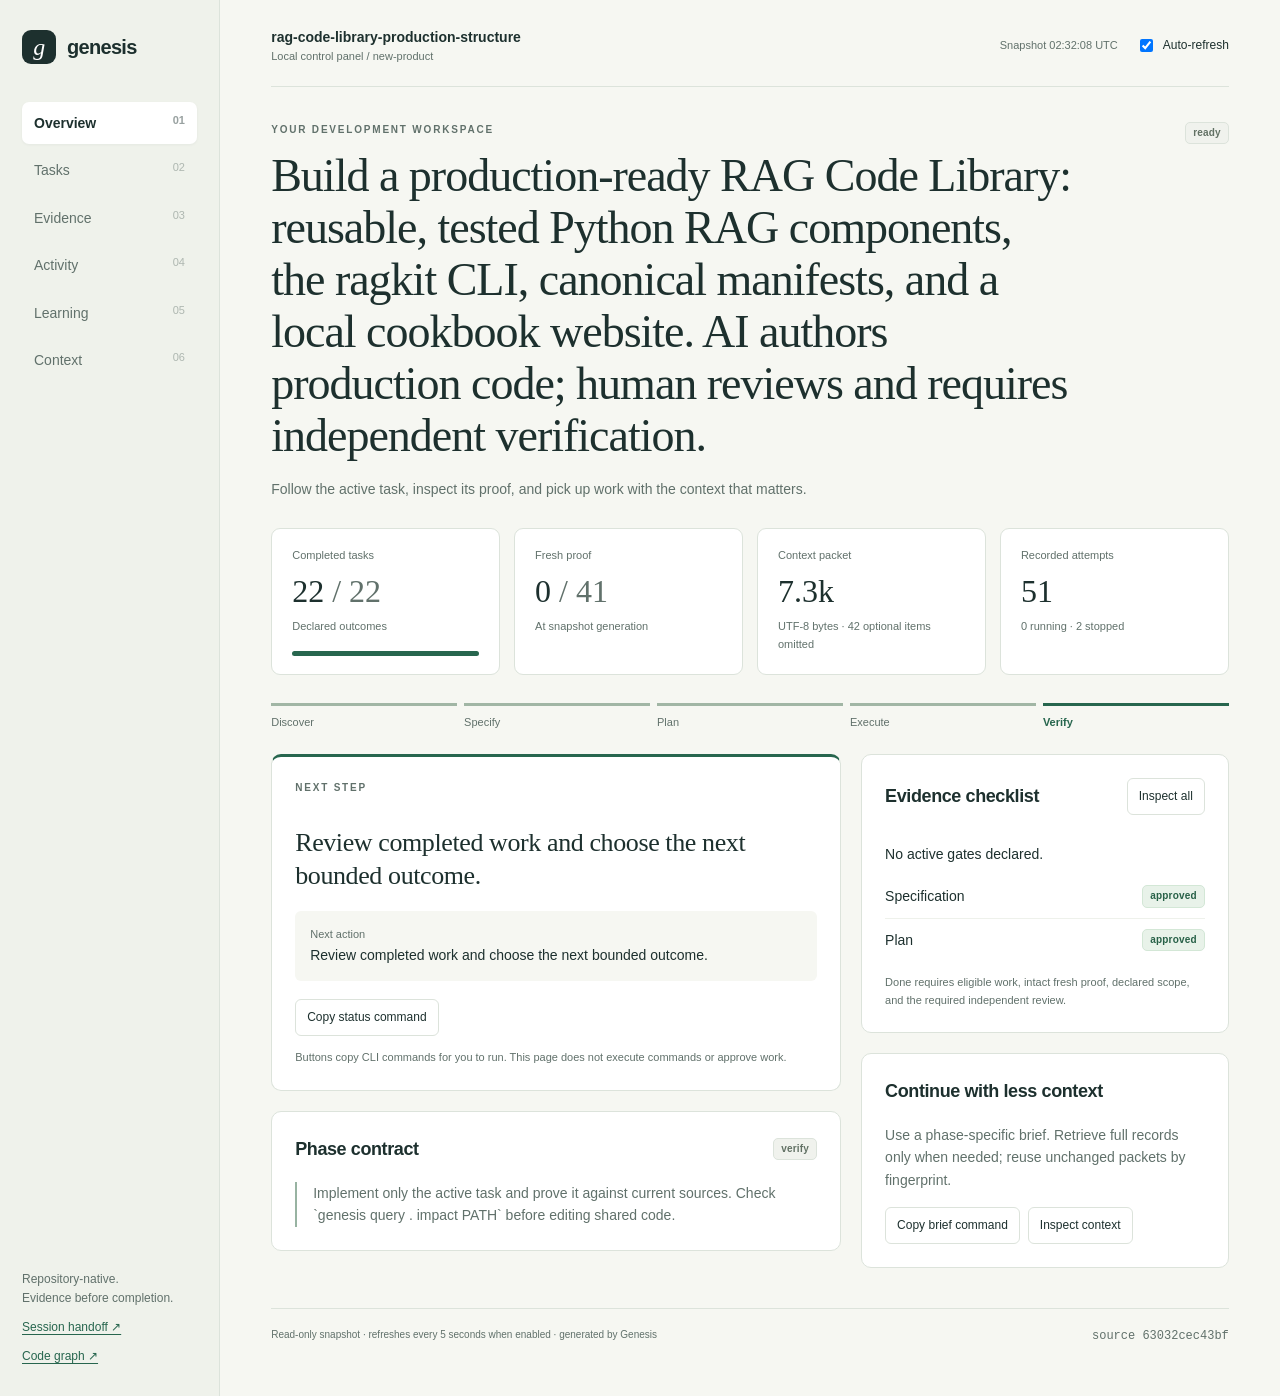
==== commit 4419c64e: "genz first" ====
--- a/.genesis/dashboard.html
+++ b/.genesis/dashboard.html
@@ -3,14 +3,23 @@
 <style>
 :root{--ink:#1d302e;--muted:#61716b;--line:#dce3db;--paper:#f6f7f2;--white:#fff;--green:#27664e;--soft:#e6f0e7;--red:#a54a37}*{box-sizing:border-box}body{margin:0;background:var(--paper);color:var(--ink);font:14px/1.6 -apple-system,BlinkMacSystemFont,"Segoe UI",sans-serif}button,input,select{font:inherit}button,a,input,select,summary{outline-offset:4px}button:focus-visible,a:focus-visible,input:focus-visible,select:focus-visible,summary:focus-visible{outline:2px solid var(--green)}a{color:var(--green);text-underline-offset:3px}button{cursor:pointer}h1,h2,h3,p{margin:0}h1{font:500 clamp(29px,3.6vw,46px)/1.13 Georgia,serif;letter-spacing:-1px;max-width:800px}h2{font-size:18px;letter-spacing:-.4px}h3{font-size:14px}small,.muted{color:var(--muted)}small{display:block;font-size:11px}.mono,code{font:12px/1.6 ui-monospace,SFMono-Regular,Consolas,monospace;overflow-wrap:anywhere}.shell{display:grid;grid-template-columns:220px minmax(0,1fr);min-height:100vh}.sidebar{padding:30px 22px;border-right:1px solid var(--line);display:flex;flex-direction:column;gap:38px;background:#eff2eb}.brand{display:flex;align-items:center;gap:11px;font-size:20px;letter-spacing:-.7px;font-weight:650}.mark{display:grid;place-items:center;width:34px;height:34px;background:var(--ink);color:white;border-radius:9px;font:italic 24px Georgia,serif}.nav{display:grid;gap:5px}.nav button{background:none;border:0;text-align:left;color:var(--muted);padding:10px 12px;border-radius:7px;display:flex;justify-content:space-between}.nav button[aria-selected=true]{background:white;color:var(--ink);box-shadow:0 1px 3px #1d302e0c;font-weight:600}.nav em{font-style:normal;opacity:.45;font-size:11px}.sidebar-footer{margin-top:auto;font-size:12px;color:var(--muted)}.sidebar-footer a{display:block;margin-top:10px}.main{padding:26px clamp(20px,4vw,64px) 50px;width:100%}.topbar{display:flex;align-items:center;justify-content:space-between;gap:20px;border-bottom:1px solid var(--line);padding-bottom:20px;margin-bottom:35px}.project{font-weight:650}.topbar-right{display:flex;gap:18px;align-items:center;font-size:12px}.live{display:flex;gap:7px;align-items:center;white-space:nowrap}.eyebrow{text-transform:uppercase;letter-spacing:1.8px;font-size:10px;font-weight:700;color:var(--muted);margin-bottom:12px}.hero{display:flex;justify-content:space-between;gap:24px;align-items:start}.hero p{margin-top:16px;max-width:740px;color:var(--muted)}.badge{display:inline-block;white-space:nowrap;border:1px solid #dce3db;border-radius:5px;background:#f0f2ed;color:#627164;font-size:10px;font-weight:650;padding:2px 7px;letter-spacing:.2px}.badge.good{background:#e8f2e9;color:#286148;border-color:#d3e7d6}.badge.bad{background:#fbede7;color:#9c4631;border-color:#f1d6cc}.metrics{display:grid;grid-template-columns:repeat(4,1fr);gap:14px;margin:28px 0}.metric{padding:18px 20px;background:white;border:1px solid var(--line);border-radius:9px}.metric .value{font:32px/1.3 Georgia,serif;margin:6px 0}.metric .label{font-size:11px;color:var(--muted)}.workspace{display:grid;grid-template-columns:minmax(0,1.55fr) minmax(240px,1fr);gap:20px}.card{background:white;border:1px solid var(--line);border-radius:10px;padding:23px;margin-bottom:20px}.card-head{display:flex;justify-content:space-between;gap:12px;align-items:center;margin-bottom:18px}.focus{border-top:3px solid var(--green)}.focus h2{font:26px/1.3 Georgia,serif;margin:14px 0}.focus .next{padding:15px;background:var(--paper);border-radius:6px;margin:18px 0}.actions{display:flex;flex-wrap:wrap;gap:8px}.button{border:1px solid var(--line);border-radius:6px;padding:8px 11px;background:white;color:var(--ink);font-size:12px}.button:hover{background:var(--paper);border-color:#a7b9ac}.button.primary{background:var(--ink);color:white;border-color:var(--ink)}.fine{font-size:11px;color:var(--muted);margin-top:13px}.contract{padding-left:16px;border-left:2px solid #98b3a2;color:var(--muted)}.stages{display:flex;gap:7px;flex-wrap:wrap;padding:0;list-style:none;margin:10px 0 22px}.stages li{flex:1;min-width:85px;border-top:3px solid #e1e7df;padding-top:8px;font-size:11px;color:var(--muted)}.stages li.current{border-color:var(--green);color:var(--green);font-weight:700}.stages li.past{border-color:#a1b6a5}.status-list{list-style:none;padding:0;margin:0}.status-list li{display:flex;gap:10px;justify-content:space-between;border-bottom:1px solid #eef1eb;padding:10px 0}.status-list li:last-child{border:0}.progress{height:5px;background:var(--paper);border-radius:4px;overflow:hidden;margin-top:15px}.progress span{display:block;height:100%;background:var(--green)}.section-head{display:flex;justify-content:space-between;align-items:center;gap:20px;margin-bottom:22px}.section-head p{color:var(--muted);margin-top:5px}.table-wrap{overflow-x:auto}table{width:100%;border-collapse:collapse;font-size:12px}th{color:var(--muted);font-size:10px;text-transform:uppercase;letter-spacing:1px;font-weight:650}th,td{text-align:left;padding:14px 10px;border-bottom:1px solid #edf0e9;vertical-align:top}td:first-child,th:first-child{padding-left:0}td strong{font-weight:550}details{max-width:490px}summary{cursor:pointer;color:var(--green);font-size:11px;margin-top:7px}dl{display:grid;grid-template-columns:95px 1fr;gap:5px 12px;font-size:11px}dt{color:var(--muted)}dd{margin:0;overflow-wrap:anywhere}.gate-line{margin-bottom:5px;white-space:nowrap}.filters{display:flex;gap:10px;margin-bottom:15px}.filters input{flex:1;min-width:100px}.filters input,.filters select{padding:9px 12px;border:1px solid var(--line);background:white;border-radius:6px;color:var(--ink);font-size:12px}.timeline{list-style:none;padding:0;margin:0}.timeline li{display:flex;gap:14px;padding:16px 0;border-bottom:1px solid #edf0e9}.timeline p{color:var(--muted);font-size:12px;margin:4px 0}.timeline-dot{width:8px;height:8px;background:#a1afa4;border-radius:50%;margin-top:8px;flex:none}.timeline-dot.good{background:var(--green)}.timeline-dot.bad{background:var(--red)}.empty{text-align:center;padding:40px 15px;color:var(--muted)}.empty strong{color:var(--ink)}.empty p{margin-top:8px;max-width:430px;margin-inline:auto}.rule{padding:16px 0;border-bottom:1px solid var(--line)}.rule p{margin-top:8px}.rule small{margin-top:7px}pre{padding:15px;background:var(--paper);white-space:pre-wrap;overflow-wrap:anywhere;border-radius:7px;font-size:12px}.notice{border-left:3px solid #b89b62;background:#faf6eb;padding:12px 15px;margin:14px 0;font-size:12px}.bottom{display:flex;justify-content:space-between;gap:20px;border-top:1px solid var(--line);padding-top:18px;margin-top:20px;color:var(--muted);font-size:10px}.toast{position:fixed;bottom:24px;right:24px;background:var(--ink);color:white;border-radius:8px;padding:12px 20px;box-shadow:0 8px 25px #0002;max-width:90vw;z-index:2}.skip{position:absolute;left:240px;top:-60px;background:white;padding:8px;z-index:3}.skip:focus{top:5px}[hidden]{display:none!important}@media(max-width:1000px){.shell{grid-template-columns:170px minmax(0,1fr)}.sidebar{padding:25px 14px}.main{padding:24px}.workspace{grid-template-columns:1fr}.metrics{gap:8px}.metric{padding:14px}.metric .value{font-size:26px}}@media(max-width:680px){.shell{display:block}.sidebar{padding:15px;border-right:0;border-bottom:1px solid var(--line);gap:16px}.brand{font-size:17px}.nav{display:flex;overflow-x:auto;gap:3px}.nav button{gap:8px;white-space:nowrap;padding:8px}.nav em,.sidebar-footer{display:none}.main{padding:20px 16px}.topbar{margin-bottom:24px}.topbar-right small{display:none}.metrics{grid-template-columns:repeat(2,1fr)}.hero{display:block}.hero>.badge{margin-top:14px}.card{padding:18px}.bottom{display:block}.skip{left:10px}.filters{flex-wrap:wrap}}@media(prefers-reduced-motion:no-preference){.button,.nav button{transition:background .15s}}
 </style></head><body><a class="skip" href="#main">Skip to workspace</a><div class="shell"><aside class="sidebar"><div class="brand"><span class="mark" aria-hidden="true">g</span>genesis</div><nav class="nav" role="tablist" aria-label="Control panel sections"><button role="tab" id="tab-overview" aria-controls="overview" aria-selected="true" data-view="overview">Overview<em>01</em></button><button role="tab" id="tab-tasks" aria-controls="tasks" aria-selected="false" data-view="tasks">Tasks<em>02</em></button><button role="tab" id="tab-evidence" aria-controls="evidence" aria-selected="false" data-view="evidence">Evidence<em>03</em></button><button role="tab" id="tab-activity" aria-controls="activity" aria-selected="false" data-view="activity">Activity<em>04</em></button><button role="tab" id="tab-learning" aria-controls="learning" aria-selected="false" data-view="learning">Learning<em>05</em></button><button role="tab" id="tab-context" aria-controls="context" aria-selected="false" data-view="context">Context<em>06</em></button></nav><div class="sidebar-footer">Repository-native.<br>Evidence before completion.<a href="KICKOFF.md">Session handoff ↗</a><a href="index/graph.html">Code graph ↗</a></div></aside>
-<main class="main" id="main"><header class="topbar"><div><span class="project">rag-code-library-production-structure</span><small>Local control panel / new-product</small></div><div class="topbar-right"><small>Snapshot 02:30:10 UTC</small><label class="live"><input id="live" type="checkbox" checked>Auto-refresh</label></div></header>
+<main class="main" id="main"><header class="topbar"><div><span class="project">rag-code-library-production-structure</span><small>Local control panel / new-product</small></div><div class="topbar-right"><small>Snapshot 02:32:08 UTC</small><label class="live"><input id="live" type="checkbox" checked>Auto-refresh</label></div></header>
 <section id="overview" role="tabpanel" aria-labelledby="tab-overview"><div class="hero"><div><div class="eyebrow">Your development workspace</div><h1>Build a production-ready RAG Code Library: reusable, tested Python RAG components, the ragkit CLI, canonical manifests, and a local cookbook website. AI authors production code; human reviews and requires independent verification.</h1><p>Follow the active task, inspect its proof, and pick up work with the context that matters.</p></div><span class="badge neutral">ready</span></div>
 <div class="metrics"><div class="metric"><div class="label">Completed tasks</div><div class="value">22<span class="muted"> / 22</span></div><small>Declared outcomes</small><div class="progress" aria-label="22 of 22 tasks complete"><span style="width:100%"></span></div></div><div class="metric"><div class="label">Fresh proof</div><div class="value">0<span class="muted"> / 41</span></div><small>At snapshot generation</small></div><div class="metric"><div class="label">Context packet</div><div class="value">7.3k</div><small>UTF-8 bytes · 42 optional items omitted</small></div><div class="metric"><div class="label">Recorded attempts</div><div class="value">51</div><small>0 running · 2 stopped</small></div></div>
 <ol class="stages" aria-label="Workflow stages"><li class="past">Discover</li><li class="past">Specify</li><li class="past">Plan</li><li class="past">Execute</li><li class="current">Verify</li></ol>
 <div class="workspace"><div><article class="card focus"><div class="card-head"><div class="eyebrow">Next step</div></div><h2>Review completed work and choose the next bounded outcome.</h2><div class="next"><small>Next action</small>Review completed work and choose the next bounded outcome.</div><div class="actions"><button class="button copy" data-copy="genesis status &#39;C:\Users\91932\Downloads\rag-code-library-production-structure\rag-code-library-production-structure&#39;">Copy status command</button></div><p class="fine">Buttons copy CLI commands for you to run. This page does not execute commands or approve work.</p></article><article class="card"><div class="card-head"><h2>Phase contract</h2><span class="badge neutral">verify</span></div><p class="contract">Implement only the active task and prove it against current sources. Check `genesis query . impact PATH` before editing shared code.</p></article></div><div><article class="card"><div class="card-head"><h2>Evidence checklist</h2><button class="button" data-view="evidence">Inspect all</button></div><ul class="status-list"><li>No active gates declared.</li></ul><ul class="status-list"><li>Specification <span class="badge good">approved</span></li><li>Plan <span class="badge good">approved</span></li></ul><p class="fine">Done requires eligible work, intact fresh proof, declared scope, and the required independent review.</p></article><article class="card"><div class="card-head"><h2>Continue with less context</h2></div><p class="muted">Use a phase-specific brief. Retrieve full records only when needed; reuse unchanged packets by fingerprint.</p><div class="actions" style="margin-top:16px"><button class="button copy" data-copy="genesis brief &#39;C:\Users\91932\Downloads\rag-code-library-production-structure\rag-code-library-production-structure&#39;">Copy brief command</button><button class="button" data-view="context">Inspect context</button></div></article></div></div></section>
 <section id="tasks" role="tabpanel" aria-labelledby="tab-tasks"><div class="section-head"><div><div class="eyebrow">Work queue</div><h1>Tasks & outcomes</h1><p>Expand a task to inspect scope, requirements and its next action.</p></div></div><div class="card"><div class="filters"><input id="search" type="search" placeholder="Search tasks, outcomes or risk…" aria-label="Search tasks"><select id="state-filter" aria-label="Filter task state"><option value="all">All states</option><option>active</option><option>queued</option><option>done</option><option>paused</option><option>blocked</option><option>failed</option><option>rejected</option></select></div><div class="table-wrap"><table><thead><tr><th>ID</th><th>Outcome</th><th>State</th><th>Risk</th><th>Proof</th></tr></thead><tbody><tr data-task-state="done" data-search="spec-1 produce an approved, implementation-ready product specification medium"><td><span class="mono">SPEC-1</span></td><td><strong>Produce an approved, implementation-ready product specification</strong><details><summary>Task contract</summary><dl><dt>Next action</dt><dd>Interview the human, record durable context, and replace every placeholder in SPEC.md.</dd><dt>Scope</dt><dd>SPEC.md</dd><dt>Requirements</dt><dd>Not linked</dd><dt>Dependencies</dt><dd>None</dd><dt>Blocker</dt><dd>None</dd></dl></details></td><td><span class="badge good">done</span></td><td>medium</td><td><div class="gate-line">independent-review <span class="badge bad">stale</span></div></td></tr><tr data-task-state="done" data-search="t-01 installable package with ragkit entry point, explicit dependency declarations, and a valid lockfile medium"><td><span class="mono">T-01</span></td><td><strong>Installable package with ragkit entry point, explicit dependency declarations, and a valid lockfile</strong><details><summary>Task contract</summary><dl><dt>Next action</dt><dd>Regenerate uv.lock under the task-scoped U7 grant, then verify uv sync --frozen and ragkit --help</dd><dt>Scope</dt><dd>pyproject.toml, uv.lock, src/rag_code_library</dd><dt>Requirements</dt><dd>FR-1, FR-2, FR-3, NFR-4, NFR-10, NFR-11, AC-1</dd><dt>Dependencies</dt><dd>None</dd><dt>Blocker</dt><dd>None</dd></dl></details></td><td><span class="badge good">done</span></td><td>medium</td><td><div class="gate-line">sync <span class="badge bad">stale</span></div><div class="gate-line">help <span class="badge bad">stale</span></div><div class="gate-line">independent-review <span class="badge bad">stale</span></div></td></tr><tr data-task-state="done" data-search="t-02 manifest schema extended with required dependency, platform, service, install and lifecycle fields, and all 31 existing manifests migrated medium"><td><span class="mono">T-02</span></td><td><strong>Manifest schema extended with required dependency, platform, service, install and lifecycle fields, and all 31 existing manifests migrated</strong><details><summary>Task contract</summary><dl><dt>Next action</dt><dd>Extend the schema with required fields, then migrate all 31 manifests and validate</dd><dt>Scope</dt><dd>schemas, components</dd><dt>Requirements</dt><dd>FR-6, FR-10, FR-28, FR-29, FR-30, FR-35, AC-18</dd><dt>Dependencies</dt><dd>T-01</dd><dt>Blocker</dt><dd>None</dd></dl></details></td><td><span class="badge good">done</span></td><td>medium</td><td><div class="gate-line">validate <span class="badge bad">stale</span></div><div class="gate-line">independent-review <span class="badge bad">stale</span></div></td></tr><tr data-task-state="done" data-search="t-03 single path-safety boundary that rejects every hostile windows path with a typed error and zero writes high"><td><span class="mono">T-03</span></td><td><strong>Single path-safety boundary that rejects every hostile Windows path with a typed error and zero writes</strong><details><summary>Task contract</summary><dl><dt>Next action</dt><dd>Implement the single validated path-safety module and the real-filesystem hostile fixture suite</dd><dt>Scope</dt><dd>src/rag_code_library/security, tests/unit/test_path_safety.py, tests/fixtures/hostile_paths</dd><dt>Requirements</dt><dd>FR-17, FR-32, FR-33, FR-34, NFR-3, AC-11</dd><dt>Dependencies</dt><dd>T-01</dd><dt>Blocker</dt><dd>None</dd></dl></details></td><td><span class="badge good">done</span></td><td>high</td><td><div class="gate-line">hostile <span class="badge bad">stale</span></div><div class="gate-line">independent-review <span class="badge bad">stale</span></div></td></tr><tr data-task-state="done" data-search="t-04 core provider-neutral types and all seven component protocols defined once and reused by every area medium"><td><span class="mono">T-04</span></td><td><strong>Core provider-neutral types and all seven component protocols defined once and reused by every area</strong><details><summary>Task contract</summary><dl><dt>Next action</dt><dd>Implement core-types with Chunk, ScoredDocument, Context and the seven protocols</dd><dt>Scope</dt><dd>components/storage/core_types, tests/unit/test_protocols.py</dd><dt>Requirements</dt><dd>FR-5, FR-8</dd><dt>Dependencies</dt><dd>T-02</dd><dt>Blocker</dt><dd>None</dd></dl></details></td><td><span class="badge good">done</span></td><td>medium</td><td><div class="gate-line">protocols <span class="badge bad">stale</span></div><div class="gate-line">independent-review <span class="badge bad">stale</span></div></td></tr><tr data-task-state="done" data-search="t-05 registry loader, resolver and validator that discover manifests and report duplicates, missing files and schema violations actionably medium"><td><span class="mono">T-05</span></td><td><strong>Registry loader, resolver and validator that discover manifests and report duplicates, missing files and schema violations actionably</strong><details><summary>Task contract</summary><dl><dt>Next action</dt><dd>Implement the registry loader, resolver, and a REAL scripts/validate_components.py (currently a stub) so AC-18 holds</dd><dt>Scope</dt><dd>src/rag_code_library/registry, scripts/validate_components.py, tests/unit/test_registry.py</dd><dt>Requirements</dt><dd>FR-11, FR-12, FR-24, NFR-6, AC-5</dd><dt>Dependencies</dt><dd>T-04</dd><dt>Blocker</dt><dd>None</dd></dl></details></td><td><span class="badge good">done</span></td><td>medium</td><td><div class="gate-line">registry <span class="badge bad">stale</span></div><div class="gate-line">validate <span class="badge bad">stale</span></div><div class="gate-line">independent-review <span class="badge bad">stale</span></div></td></tr><tr data-task-state="done" data-search="t-06 five chunking components implemented with enforced overlap semantics and typed errors low"><td><span class="mono">T-06</span></td><td><strong>Five chunking components implemented with enforced overlap semantics and typed errors</strong><details><summary>Task contract</summary><dl><dt>Next action</dt><dd>Implement the five chunking components with README, example and tests each</dd><dt>Scope</dt><dd>components/chunking, tests/unit/test_chunking.py</dd><dt>Requirements</dt><dd>FR-4, FR-7, AC-4</dd><dt>Dependencies</dt><dd>T-05</dd><dt>Blocker</dt><dd>None</dd></dl></details></td><td><span class="badge good">done</span></td><td>low</td><td><div class="gate-line">chunking <span class="badge bad">stale</span></div></td></tr><tr data-task-state="done" data-search="t-07 four embedding components with protocol conformance, batching, and a guarded importerror naming the missing package low"><td><span class="mono">T-07</span></td><td><strong>Four embedding components with protocol conformance, batching, and a guarded ImportError naming the missing package</strong><details><summary>Task contract</summary><dl><dt>Next action</dt><dd>Implement the four embedding components with mocked remote calls</dd><dt>Scope</dt><dd>components/embeddings, tests/unit/test_embeddings.py</dd><dt>Requirements</dt><dd>FR-4, FR-3, AC-4</dd><dt>Dependencies</dt><dd>T-05</dd><dt>Blocker</dt><dd>None</dd></dl></details></td><td><span class="badge good">done</span></td><td>low</td><td><div class="gate-line">embeddings <span class="badge bad">stale</span></div></td></tr><tr data-task-state="done" data-search="t-08 document store, vector-store protocol and storage adapters with conformance tests low"><td><span class="mono">T-08</span></td><td><strong>Document store, vector-store protocol and storage adapters with conformance tests</strong><details><summary>Task contract</summary><dl><dt>Next action</dt><dd>Implement document store, vector store protocol and adapters</dd><dt>Scope</dt><dd>components/storage, tests/unit/test_storage.py</dd><dt>Requirements</dt><dd>FR-4, AC-4</dd><dt>Dependencies</dt><dd>T-05</dd><dt>Blocker</dt><dd>None</dd></dl></details></td><td><span class="badge good">done</span></td><td>low</td><td><div class="gate-line">storage <span class="badge bad">stale</span></div></td></tr><tr data-task-state="done" data-search="t-09a five retrieval components: dense, sparse, hybrid, metadata filter and result normalizer low"><td><span class="mono">T-09a</span></td><td><strong>Five retrieval components: dense, sparse, hybrid, metadata filter and result normalizer</strong><details><summary>Task contract</summary><dl><dt>Next action</dt><dd>Implement the five retrieval components</dd><dt>Scope</dt><dd>components/retrieval, tests/unit/test_retrieval.py</dd><dt>Requirements</dt><dd>FR-4, AC-4</dd><dt>Dependencies</dt><dd>T-08</dd><dt>Blocker</dt><dd>None</dd></dl></details></td><td><span class="badge good">done</span></td><td>low</td><td><div class="gate-line">retrieval <span class="badge bad">stale</span></div></td></tr><tr data-task-state="done" data-search="t-09b two reranking components: cross-encoder and deterministic relevance ranking low"><td><span class="mono">T-09b</span></td><td><strong>Two reranking components: cross-encoder and deterministic relevance ranking</strong><details><summary>Task contract</summary><dl><dt>Next action</dt><dd>Implement the two reranking components</dd><dt>Scope</dt><dd>components/reranking, tests/unit/test_reranking.py</dd><dt>Requirements</dt><dd>FR-4, AC-4</dd><dt>Dependencies</dt><dd>T-08</dd><dt>Blocker</dt><dd>None</dd></dl></details></td><td><span class="badge good">done</span></td><td>low</td><td><div class="gate-line">reranking <span class="badge bad">stale</span></div></td></tr><tr data-task-state="done" data-search="t-09c three context components: token budget, context selector and citation formatter low"><td><span class="mono">T-09c</span></td><td><strong>Three context components: token budget, context selector and citation formatter</strong><details><summary>Task contract</summary><dl><dt>Next action</dt><dd>Implement the three context components</dd><dt>Scope</dt><dd>components/context, tests/unit/test_context.py</dd><dt>Requirements</dt><dd>FR-4, AC-4</dd><dt>Dependencies</dt><dd>T-08</dd><dt>Blocker</dt><dd>None</dd></dl></details></td><td><span class="badge good">done</span></td><td>low</td><td><div class="gate-line">context <span class="badge bad">stale</span></div></td></tr><tr data-task-state="done" data-search="t-09d two generation components: prompt builder and grounded-answer contract, both network-free low"><td><span class="mono">T-09d</span></td><td><strong>Two generation components: prompt builder and grounded-answer contract, both network-free</strong><details><summary>Task contract</summary><dl><dt>Next action</dt><dd>Implement prompt-builder and grounded-answer-contract with no provider clients</dd><dt>Scope</dt><dd>components/generation, tests/unit/test_generation.py</dd><dt>Requirements</dt><dd>FR-4, AC-4</dd><dt>Dependencies</dt><dd>T-08</dd><dt>Blocker</dt><dd>None</dd></dl></details></td><td><span class="badge good">done</span></td><td>low</td><td><div class="gate-line">generation <span class="badge bad">stale</span></div></td></tr><tr data-task-state="done" data-search="t-09e three security components: input validation, metadata validation and retrieved-content safety high"><td><span class="mono">T-09e</span></td><td><strong>Three security components: input validation, metadata validation and retrieved-content safety</strong><details><summary>Task contract</summary><dl><dt>Next action</dt><dd>Implement the three security components with hostile-fixture tests</dd><dt>Scope</dt><dd>components/security, tests/unit/test_security_components.py</dd><dt>Requirements</dt><dd>FR-4, AC-4</dd><dt>Dependencies</dt><dd>T-08</dd><dt>Blocker</dt><dd>None</dd></dl></details></td><td><span class="badge good">done</span></td><td>high</td><td><div class="gate-line">security <span class="badge bad">stale</span></div><div class="gate-line">independent-review <span class="badge bad">stale</span></div></td></tr><tr data-task-state="done" data-search="t-09f three ingestion components: text normalizer and two selectable pdf extraction sub-components low"><td><span class="mono">T-09f</span></td><td><strong>Three ingestion components: text normalizer and two selectable PDF extraction sub-components</strong><details><summary>Task contract</summary><dl><dt>Next action</dt><dd>Implement text-normalizer and the pymupdf and ocr PDF extraction sub-components</dd><dt>Scope</dt><dd>components/ingestion, tests/unit/test_ingestion.py</dd><dt>Requirements</dt><dd>FR-4, FR-6, AC-4</dd><dt>Dependencies</dt><dd>T-08</dd><dt>Blocker</dt><dd>None</dd></dl></details></td><td><span class="badge good">done</span></td><td>low</td><td><div class="gate-line">ingestion <span class="badge bad">stale</span></div></td></tr><tr data-task-state="done" data-search="t-09g three evaluation components: retrieval metrics, answer metrics and evaluation dataset with regression support low"><td><span class="mono">T-09g</span></td><td><strong>Three evaluation components: retrieval metrics, answer metrics and evaluation dataset with regression support</strong><details><summary>Task contract</summary><dl><dt>Next action</dt><dd>Implement retrieval-metrics, answer-metrics and evaluation-dataset</dd><dt>Scope</dt><dd>components/evaluation, tests/unit/test_evaluation.py</dd><dt>Requirements</dt><dd>FR-4, FR-9, AC-4</dd><dt>Dependencies</dt><dd>T-08</dd><dt>Blocker</dt><dd>None</dd></dl></details></td><td><span class="badge good">done</span></td><td>low</td><td><div class="gate-line">evaluation <span class="badge bad">stale</span></div></td></tr><tr data-task-state="done" data-search="t-10 ragkit list and ragkit info reading the canonical registry with actionable errors low"><td><span class="mono">T-10</span></td><td><strong>ragkit list and ragkit info reading the canonical registry with actionable errors</strong><details><summary>Task contract</summary><dl><dt>Next action</dt><dd>Implement ragkit list and ragkit info against the registry</dd><dt>Scope</dt><dd>src/rag_code_library/cli.py, tests/integration/test_cli_list.py</dd><dt>Requirements</dt><dd>FR-13, FR-14, FR-35, NFR-7, AC-7, AC-8</dd><dt>Dependencies</dt><dd>T-05</dd><dt>Blocker</dt><dd>None</dd></dl></details></td><td><span class="badge good">done</span></td><td>low</td><td><div class="gate-line">clilist <span class="badge bad">stale</span></div></td></tr><tr data-task-state="done" data-search="t-11 ragkit add with transitive dependency resolution, dry-run parity, conflict handling, force semantics and partial-failure reporting high"><td><span class="mono">T-11</span></td><td><strong>ragkit add with transitive dependency resolution, dry-run parity, conflict handling, force semantics and partial-failure reporting</strong><details><summary>Task contract</summary><dl><dt>Next action</dt><dd>Implement the generator, project detection and the add command with transitive resolution</dd><dt>Scope</dt><dd>src/rag_code_library/generator, src/rag_code_library/project, src/rag_code_library/cli.py, scripts/verify_generated_code.py, tests/integration</dd><dt>Requirements</dt><dd>FR-15, FR-16, FR-18, FR-19, FR-25, FR-31, AC-9, AC-10, AC-12</dd><dt>Dependencies</dt><dd>T-03, T-10</dd><dt>Blocker</dt><dd>None</dd></dl></details></td><td><span class="badge good">done</span></td><td>high</td><td><div class="gate-line">add <span class="badge bad">stale</span></div><div class="gate-line">dryrun <span class="badge bad">stale</span></div><div class="gate-line">verify <span class="badge bad">stale</span></div><div class="gate-line">independent-review <span class="badge bad">stale</span></div></td></tr><tr data-task-state="done" data-search="t-12 deterministic cookbook generator and a complete local static website driven by canonical manifests low"><td><span class="mono">T-12</span></td><td><strong>Deterministic cookbook generator and a complete local static website driven by canonical manifests</strong><details><summary>Task contract</summary><dl><dt>Next action</dt><dd>Implement the deterministic generator, regenerate data.js, and complete the website features</dd><dt>Scope</dt><dd>scripts/build_cookbook.py, scripts/check_cookbook_counts.py, cookbook</dd><dt>Requirements</dt><dd>FR-20, FR-21, FR-22, FR-23, NFR-6, AC-6, AC-15</dd><dt>Dependencies</dt><dd>T-06, T-07, T-08, T-09a, T-09b, T-09c, T-09d, T-09e, T-09f, T-09g, T-11</dd><dt>Blocker</dt><dd>None</dd></dl></details></td><td><span class="badge good">done</span></td><td>low</td><td><div class="gate-line">build <span class="badge bad">stale</span></div><div class="gate-line">counts <span class="badge bad">stale</span></div></td></tr><tr data-task-state="done" data-search="t-13 hostile manifest fixture suite rejecting every malformed manifest with a field-named reason low"><td><span class="mono">T-13</span></td><td><strong>Hostile manifest fixture suite rejecting every malformed manifest with a field-named reason</strong><details><summary>Task contract</summary><dl><dt>Next action</dt><dd>Write the hostile manifest fixtures and the validation test module</dd><dt>Scope</dt><dd>tests/fixtures/invalid_manifests, tests/unit/test_manifest_validation.py</dd><dt>Requirements</dt><dd>AC-13</dd><dt>Dependencies</dt><dd>T-02</dd><dt>Blocker</dt><dd>None</dd></dl></details></td><td><span class="badge good">done</span></td><td>low</td><td><div class="gate-line">fixtures <span class="badge bad">stale</span></div></td></tr><tr data-task-state="done" data-search="t-16 three ingestion components: a file type validator that refuses a file by its content rather than its extension, a document identity resolver that separates file identity from content identity and versions a modified document, and a metadata enricher that adds declared provenance without inventing it low"><td><span class="mono">T-16</span></td><td><strong>Three ingestion components: a file type validator that refuses a file by its content rather than its extension, a document identity resolver that separates file identity from content identity and versions a modified document, and a metadata enricher that adds declared provenance without inventing it</strong><details><summary>Task contract</summary><dl><dt>Next action</dt><dd>Run the task pre-flight.</dd><dt>Scope</dt><dd>Not bounded</dd><dt>Requirements</dt><dd>AC-4, AC-13, FR-3</dd><dt>Dependencies</dt><dd>None</dd><dt>Blocker</dt><dd>None</dd></dl></details></td><td><span class="badge good">done</span></td><td>low</td><td><div class="gate-line">component-tests <span class="badge bad">stale</span></div><div class="gate-line">validate <span class="badge bad">stale</span></div></td></tr><tr data-task-state="done" data-search="t-14 readme and docs describing only shipped behavior, with every documented command executed and checked low"><td><span class="mono">T-14</span></td><td><strong>README and docs describing only shipped behavior, with every documented command executed and checked</strong><details><summary>Task contract</summary><dl><dt>Next action</dt><dd>Write README and docs, then the documented-command checker</dd><dt>Scope</dt><dd>README.md, docs, scripts/check_documented_commands.py</dd><dt>Requirements</dt><dd>FR-26, FR-27, NFR-8, AC-16</dd><dt>Dependencies</dt><dd>T-12</dd><dt>Blocker</dt><dd>scope-violation; inspect attempt 1ce8932c-160f-4634-b201-c7de6301859c before retrying</dd></dl></details></td><td><span class="badge good">done</span></td><td>low</td><td><div class="gate-line">doccmds <span class="badge bad">stale</span></div></td></tr><tr data-task-state="done" data-search="t-15 final verification sweep proving every acceptance criterion with real per-interpreter evidence medium"><td><span class="mono">T-15</span></td><td><strong>Final verification sweep proving every acceptance criterion with real per-interpreter evidence</strong><details><summary>Task contract</summary><dl><dt>Next action</dt><dd>Run the full sweep on both interpreters and record per-interpreter evidence</dd><dt>Scope</dt><dd>scripts/validate_dependencies.py, scripts/check_no_secrets.py, scripts/check_deferred_surface.py</dd><dt>Requirements</dt><dd>NFR-1, NFR-2, NFR-5, NFR-9, NFR-12, NFR-13, AC-2, AC-3, AC-14, AC-17, AC-19, AC-20</dd><dt>Dependencies</dt><dd>T-01, T-02, T-03, T-04, T-05, T-06, T-07, T-08, T-09a, T-09b, T-09c, T-09d, T-09e, T-09f, T-09g, T-10, T-11, T-12, T-13, T-14</dd><dt>Blocker</dt><dd>None</dd></dl></details></td><td><span class="badge good">done</span></td><td>medium</td><td><div class="gate-line">full <span class="badge bad">stale</span></div><div class="gate-line">py312 <span class="badge bad">stale</span></div><div class="gate-line">deps <span class="badge bad">stale</span></div><div class="gate-line">secrets <span class="badge bad">stale</span></div><div class="gate-line">deferred <span class="badge bad">stale</span></div><div class="gate-line">independent-review <span class="badge bad">stale</span></div></td></tr></tbody></table></div><div id="no-matches" hidden><div class="empty"><strong>No matching tasks</strong><p>Change the search or state filter.</p></div></div></div></section>
 <section id="evidence" role="tabpanel" aria-labelledby="tab-evidence"><div class="section-head"><div><div class="eyebrow">Completion contract</div><h1>Proof you can inspect</h1><p>Evidence binds an observation to source, configuration and environment.</p></div></div><div class="card"><p class="contract">Active task + completed dependencies + declared scope + fresh mandatory gates + required independent review.</p><div class="table-wrap"><table><thead><tr><th>Task</th><th>Gate</th><th>Freshness</th><th>Evidence</th><th>Source</th></tr></thead><tbody><tr><td class="mono">SPEC-1</td><td>independent-review<small>review</small></td><td><span class="badge bad">stale</span></td><td><span class="muted">No receipt</span></td><td><code>023577152e6e</code></td></tr><tr><td class="mono">T-01</td><td>sync<small>command</small></td><td><span class="badge bad">stale</span></td><td><a href="evidence/T-01-sync-b4f65057-8cd4-4495-b3d4-5a84b9cd8519.json" target="_blank" rel="noopener">Open receipt ↗</a></td><td><code>e069f73951ab</code></td></tr><tr><td class="mono">T-01</td><td>help<small>command</small></td><td><span class="badge bad">stale</span></td><td><a href="evidence/T-01-help-a84906f6-b1b3-46d1-801d-df614da775a2.json" target="_blank" rel="noopener">Open receipt ↗</a></td><td><code>e069f73951ab</code></td></tr><tr><td class="mono">T-01</td><td>independent-review<small>review</small></td><td><span class="badge bad">stale</span></td><td><a href="evidence/T-01-independent-review-c654e63c-ab64-4ef5-95d3-836af2f20543.json" target="_blank" rel="noopener">Open receipt ↗</a></td><td><code>e069f73951ab</code></td></tr><tr><td class="mono">T-02</td><td>validate<small>command</small></td><td><span class="badge bad">stale</span></td><td><a href="evidence/T-02-validate-077ece86-df56-4ce3-8273-a59fd880404f.json" target="_blank" rel="noopener">Open receipt ↗</a></td><td><code>faeae08fcd6c</code></td></tr><tr><td class="mono">T-02</td><td>independent-review<small>review</small></td><td><span class="badge bad">stale</span></td><td><a href="evidence/T-02-independent-review-ee06141d-199b-4e0b-9554-d33490c1d5d5.json" target="_blank" rel="noopener">Open receipt ↗</a></td><td><code>faeae08fcd6c</code></td></tr><tr><td class="mono">T-03</td><td>hostile<small>command</small></td><td><span class="badge bad">stale</span></td><td><a href="evidence/T-03-hostile-fc252405-4064-43d4-a8ad-49c68403e5bc.json" target="_blank" rel="noopener">Open receipt ↗</a></td><td><code>ddfdefbb4a63</code></td></tr><tr><td class="mono">T-03</td><td>independent-review<small>review</small></td><td><span class="badge bad">stale</span></td><td><a href="evidence/T-03-independent-review-e6109b4e-d030-4166-8e0d-82a878fcd5ef.json" target="_blank" rel="noopener">Open receipt ↗</a></td><td><code>ddfdefbb4a63</code></td></tr><tr><td class="mono">T-04</td><td>protocols<small>command</small></td><td><span class="badge bad">stale</span></td><td><a href="evidence/T-04-protocols-52fbd793-3139-4ff5-b7f0-48ee3395d480.json" target="_blank" rel="noopener">Open receipt ↗</a></td><td><code>ef09fc6cc991</code></td></tr><tr><td class="mono">T-04</td><td>independent-review<small>review</small></td><td><span class="badge bad">stale</span></td><td><a href="evidence/T-04-independent-review-0849074e-74c5-4389-913d-0a8a09ce78e1.json" target="_blank" rel="noopener">Open receipt ↗</a></td><td><code>ef09fc6cc991</code></td></tr><tr><td class="mono">T-05</td><td>registry<small>command</small></td><td><span class="badge bad">stale</span></td><td><a href="evidence/T-05-registry-bde47bfa-1fca-4546-a410-8942893436c3.json" target="_blank" rel="noopener">Open receipt ↗</a></td><td><code>e4df1ccede9e</code></td></tr><tr><td class="mono">T-05</td><td>validate<small>command</small></td><td><span class="badge bad">stale</span></td><td><a href="evidence/T-05-validate-d76738fb-6e48-4144-bbdf-b99098ed2394.json" target="_blank" rel="noopener">Open receipt ↗</a></td><td><code>e4df1ccede9e</code></td></tr><tr><td class="mono">T-05</td><td>independent-review<small>review</small></td><td><span class="badge bad">stale</span></td><td><a href="evidence/T-05-independent-review-41017c49-4442-4a89-bb64-06eed8e26079.json" target="_blank" rel="noopener">Open receipt ↗</a></td><td><code>e4df1ccede9e</code></td></tr><tr><td class="mono">T-06</td><td>chunking<small>command</small></td><td><span class="badge bad">stale</span></td><td><a href="evidence/T-06-chunking-0587e0fa-b70c-4b93-a102-f196baa7918f.json" target="_blank" rel="noopener">Open receipt ↗</a></td><td><code>5b2b56b73aaa</code></td></tr><tr><td class="mono">T-07</td><td>embeddings<small>command</small></td><td><span class="badge bad">stale</span></td><td><a href="evidence/T-07-embeddings-fc7419b4-9413-48e4-878b-144502c06f75.json" target="_blank" rel="noopener">Open receipt ↗</a></td><td><code>da4f629bfbae</code></td></tr><tr><td class="mono">T-08</td><td>storage<small>command</small></td><td><span class="badge bad">stale</span></td><td><a href="evidence/T-08-storage-4705019a-39ff-4dc4-a296-413027790428.json" target="_blank" rel="noopener">Open receipt ↗</a></td><td><code>e7c5d41ad780</code></td></tr><tr><td class="mono">T-09a</td><td>retrieval<small>command</small></td><td><span class="badge bad">stale</span></td><td><a href="evidence/T-09a-retrieval-dc26280c-2913-4eb9-8e79-1263e8d6de84.json" target="_blank" rel="noopener">Open receipt ↗</a></td><td><code>dbb9bae5922b</code></td></tr><tr><td class="mono">T-09b</td><td>reranking<small>command</small></td><td><span class="badge bad">stale</span></td><td><a href="evidence/T-09b-reranking-ae0188bf-d978-44b2-8d32-582318a828fc.json" target="_blank" rel="noopener">Open receipt ↗</a></td><td><code>c7801f002abc</code></td></tr><tr><td class="mono">T-09c</td><td>context<small>command</small></td><td><span class="badge bad">stale</span></td><td><a href="evidence/T-09c-context-877addaf-1437-48cb-9f57-7c2aff4658b5.json" target="_blank" rel="noopener">Open receipt ↗</a></td><td><code>1390e43db00f</code></td></tr><tr><td class="mono">T-09d</td><td>generation<small>command</small></td><td><span class="badge bad">stale</span></td><td><a href="evidence/T-09d-generation-6ef9ed34-d13f-44bf-9bdd-4d635eea591b.json" target="_blank" rel="noopener">Open receipt ↗</a></td><td><code>b13403759629</code></td></tr><tr><td class="mono">T-09e</td><td>security<small>command</small></td><td><span class="badge bad">stale</span></td><td><a href="evidence/T-09e-security-939c472a-17d7-45c6-a10e-b521e914d36a.json" target="_blank" rel="noopener">Open receipt ↗</a></td><td><code>1358d242deb2</code></td></tr><tr><td class="mono">T-09e</td><td>independent-review<small>review</small></td><td><span class="badge bad">stale</span></td><td><a href="evidence/T-09e-independent-review-fe6aafd0-a4cd-4166-af0a-eeb14c5fae8e.json" target="_blank" rel="noopener">Open receipt ↗</a></td><td><code>1358d242deb2</code></td></tr><tr><td class="mono">T-09f</td><td>ingestion<small>command</small></td><td><span class="badge bad">stale</span></td><td><a href="evidence/T-09f-ingestion-aab60997-92a5-446e-abe2-50d17f57f70c.json" target="_blank" rel="noopener">Open receipt ↗</a></td><td><code>fb1b46a57787</code></td></tr><tr><td class="mono">T-09g</td><td>evaluation<small>command</small></td><td><span class="badge bad">stale</span></td><td><a href="evidence/T-09g-evaluation-fba48887-0088-474d-a331-df33c8e1e237.json" target="_blank" rel="noopener">Open receipt ↗</a></td><td><code>cc1285db8719</code></td></tr><tr><td class="mono">T-10</td><td>clilist<small>command</small></td><td><span class="badge bad">stale</span></td><td><a href="evidence/T-10-clilist-64d7ed1d-ad75-42cc-8bab-f95815f531f9.json" target="_blank" rel="noopener">Open receipt ↗</a></td><td><code>d404ac2f1560</code></td></tr><tr><td class="mono">T-11</td><td>add<small>command</small></td><td><span class="badge bad">stale</span></td><td><a href="evidence/T-11-add-40f684bb-4db1-4775-9f4e-16fc0c8aeffa.json" target="_blank" rel="noopener">Open receipt ↗</a></td><td><code>1e980a35dff8</code></td></tr><tr><td class="mono">T-11</td><td>dryrun<small>command</small></td><td><span class="badge bad">stale</span></td><td><a href="evidence/T-11-dryrun-59525ea4-18ea-4aee-a4f8-49949e167efa.json" target="_blank" rel="noopener">Open receipt ↗</a></td><td><code>1e980a35dff8</code></td></tr><tr><td class="mono">T-11</td><td>verify<small>command</small></td><td><span class="badge bad">stale</span></td><td><a href="evidence/T-11-verify-bf82bd0b-6d83-42f0-a4d8-5c8b58cf7ccd.json" target="_blank" rel="noopener">Open receipt ↗</a></td><td><code>1e980a35dff8</code></td></tr><tr><td class="mono">T-11</td><td>independent-review<small>review</small></td><td><span class="badge bad">stale</span></td><td><a href="evidence/T-11-independent-review-f419875c-e00b-4866-8af3-a3b104564b3e.json" target="_blank" rel="noopener">Open receipt ↗</a></td><td><code>1e980a35dff8</code></td></tr><tr><td class="mono">T-12</td><td>build<small>command</small></td><td><span class="badge bad">stale</span></td><td><a href="evidence/T-12-build-3949fa7d-8979-4471-9f07-22594f34f992.json" target="_blank" rel="noopener">Open receipt ↗</a></td><td><code>4c2be13cf78a</code></td></tr><tr><td class="mono">T-12</td><td>counts<small>command</small></td><td><span class="badge bad">stale</span></td><td><a href="evidence/T-12-counts-61939f78-12b5-4d8c-88b2-a4076198f226.json" target="_blank" rel="noopener">Open receipt ↗</a></td><td><code>4c2be13cf78a</code></td></tr><tr><td class="mono">T-13</td><td>fixtures<small>command</small></td><td><span class="badge bad">stale</span></td><td><a href="evidence/T-13-fixtures-50cdf33d-6a3d-4895-8c3a-dedda34e7a47.json" target="_blank" rel="noopener">Open receipt ↗</a></td><td><code>b5b60d019276</code></td></tr><tr><td class="mono">T-16</td><td>component-tests<small>command</small></td><td><span class="badge bad">stale</span></td><td><a href="evidence/T-16-component-tests-e2d50bbe-4acc-4a32-a53c-5f30461b6c3c.json" target="_blank" rel="noopener">Open receipt ↗</a></td><td><code>fd93f89366f8</code></td></tr><tr><td class="mono">T-16</td><td>validate<small>command</small></td><td><span class="badge bad">stale</span></td><td><a href="evidence/T-16-validate-2c471fe2-0532-434e-bd12-f437a62a7a77.json" target="_blank" rel="noopener">Open receipt ↗</a></td><td><code>fd93f89366f8</code></td></tr><tr><td class="mono">T-14</td><td>doccmds<small>command</small></td><td><span class="badge bad">stale</span></td><td><a href="evidence/T-14-doccmds-8d0ab86d-a9c0-43ea-af40-a4ae931a768b.json" target="_blank" rel="noopener">Open receipt ↗</a></td><td><code>e4878084d208</code></td></tr><tr><td class="mono">T-15</td><td>full<small>command</small></td><td><span class="badge bad">stale</span></td><td><a href="evidence/T-15-full-9b6cf4b7-db28-4b5b-b42d-66f0dbf6232f.json" target="_blank" rel="noopener">Open receipt ↗</a></td><td><code>1e2e9d446cba</code></td></tr><tr><td class="mono">T-15</td><td>py312<small>command</small></td><td><span class="badge bad">stale</span></td><td><a href="evidence/T-15-py312-3f608f72-9be7-42c8-ac60-1cf351702f89.json" target="_blank" rel="noopener">Open receipt ↗</a></td><td><code>1e2e9d446cba</code></td></tr><tr><td class="mono">T-15</td><td>deps<small>command</small></td><td><span class="badge bad">stale</span></td><td><a href="evidence/T-15-deps-2db699e1-a08e-40cc-a13b-eff9f6f3a8f5.json" target="_blank" rel="noopener">Open receipt ↗</a></td><td><code>1e2e9d446cba</code></td></tr><tr><td class="mono">T-15</td><td>secrets<small>command</small></td><td><span class="badge bad">stale</span></td><td><a href="evidence/T-15-secrets-16868659-aac2-419d-a526-80d227e33acc.json" target="_blank" rel="noopener">Open receipt ↗</a></td><td><code>1e2e9d446cba</code></td></tr><tr><td class="mono">T-15</td><td>deferred<small>command</small></td><td><span class="badge bad">stale</span></td><td><a href="evidence/T-15-deferred-f6419cee-bb2f-41f3-b017-92f7b653efc3.json" target="_blank" rel="noopener">Open receipt ↗</a></td><td><code>1e2e9d446cba</code></td></tr><tr><td class="mono">T-15</td><td>independent-review<small>review</small></td><td><span class="badge bad">stale</span></td><td><a href="evidence/T-15-independent-review-133fb435-35fa-4b07-8c00-211e962e849b.json" target="_blank" rel="noopener">Open receipt ↗</a></td><td><code>1e2e9d446cba</code></td></tr></tbody></table></div></div><p class="fine">This is a generated snapshot, not a live probe. Source changes after generation require <code>genesis dashboard</code> or a new CLI checkpoint to recompute freshness.</p></section>
-<section id="activity" role="tabpanel" aria-labelledby="tab-activity"><div class="section-head"><div><div class="eyebrow">Execution history</div><h1>Attempts & recovery</h1><p>Inspect a stopped attempt before replaying its side effects.</p></div><button class="button copy" data-copy="genesis recover &#39;C:\Users\91932\Downloads\rag-code-library-production-structure\rag-code-library-production-structure&#39;">Copy recovery command</button></div><div class="workspace"><article class="card"><h2>Latest attempts</h2><ul class="timeline"><li><span class="timeline-dot good"></span><div><strong>T-15 · gate</strong> <span class="badge good">passed</span><p>No failure recorded</p><small>2026-10-11T17:33:35.878Z · <code>f6419cee-bb2f-41f3-b017-92f7b653efc3</code></small></div></li><li><span class="timeline-dot good"></span><div><strong>T-15 · gate</strong> <span class="badge good">passed</span><p>No failure recorded</p><small>2026-10-11T17:33:00.250Z · <code>16868659-aac2-419d-a526-80d227e33acc</code></small></div></li><li><span class="timeline-dot good"></span><div><strong>T-15 · gate</strong> <span class="badge good">passed</span><p>No failure recorded</p><small>2026-10-11T17:32:27.261Z · <code>2db699e1-a08e-40cc-a13b-eff9f6f3a8f5</code></small></div></li><li><span class="timeline-dot good"></span><div><strong>T-15 · gate</strong> <span class="badge good">passed</span><p>No failure recorded</p><small>2026-10-11T17:31:36.152Z · <code>3f608f72-9be7-42c8-ac60-1cf351702f89</code></small></div></li><li><span class="timeline-dot good"></span><div><strong>T-15 · gate</strong> <span class="badge good">passed</span><p>No failure recorded</p><small>2026-10-11T17:30:41.488Z · <code>9b6cf4b7-db28-4b5b-b42d-66f0dbf6232f</code></small></div></li><li><span class="timeline-dot good"></span><div><strong>T-15 · worker</strong> <span class="badge good">passed</span><p>No failure recorded</p><small>2026-10-11T17:29:48.501Z · <code>69e0c325-0b0b-426f-a06c-f2f817f9cb33</code></small></div></li><li><span class="timeline-dot good"></span><div><strong>T-14 · gate</strong> <span class="badge good">passed</span><p>No failure recorded</p><small>2026-10-11T16:50:58.513Z · <code>8d0ab86d-a9c0-43ea-af40-a4ae931a768b</code></small></div></li><li><span class="timeline-dot good"></span><div><strong>T-14 · worker</strong> <span class="badge good">passed</span><p>No failure recorded</p><small>2026-10-11T16:49:21.052Z · <code>eadecedd-c47c-41a2-8a5e-f7afe88465ee</code></small></div></li><li><span class="timeline-dot bad"></span><div><strong>T-14 · worker</strong> <span class="badge bad">failed</span><p>scope-violation</p><small>2026-10-11T16:41:07.799Z · <code>1ce8932c-160f-4634-b201-c7de6301859c</code></small></div></li><li><span class="timeline-dot bad"></span><div><strong>T-14 · worker</strong> <span class="badge bad">failed</span><p>scope-violation</p><small>2026-10-11T16:32:43.348Z · <code>043a93de-f731-4817-8617-171a2de5155d</code></small></div></li><li><span class="timeline-dot good"></span><div><strong>T-16 · gate</strong> <span class="badge good">passed</span><p>No failure recorded</p><small>2026-10-11T15:49:07.684Z · <code>2c471fe2-0532-434e-bd12-f437a62a7a77</code></small></div></li><li><span class="timeline-dot good"></span><div><strong>T-16 · gate</strong> <span class="badge good">passed</span><p>No failure recorded</p><small>2026-10-11T15:48:37.953Z · <code>e2d50bbe-4acc-4a32-a53c-5f30461b6c3c</code></small></div></li></ul></article><article class="card"><h2>Recent local traces</h2><details><summary>decision.recorded · 2026-10-12T02:29:53.531Z</summary><pre>{
+<section id="activity" role="tabpanel" aria-labelledby="tab-activity"><div class="section-head"><div><div class="eyebrow">Execution history</div><h1>Attempts & recovery</h1><p>Inspect a stopped attempt before replaying its side effects.</p></div><button class="button copy" data-copy="genesis recover &#39;C:\Users\91932\Downloads\rag-code-library-production-structure\rag-code-library-production-structure&#39;">Copy recovery command</button></div><div class="workspace"><article class="card"><h2>Latest attempts</h2><ul class="timeline"><li><span class="timeline-dot good"></span><div><strong>T-15 · gate</strong> <span class="badge good">passed</span><p>No failure recorded</p><small>2026-10-11T17:33:35.878Z · <code>f6419cee-bb2f-41f3-b017-92f7b653efc3</code></small></div></li><li><span class="timeline-dot good"></span><div><strong>T-15 · gate</strong> <span class="badge good">passed</span><p>No failure recorded</p><small>2026-10-11T17:33:00.250Z · <code>16868659-aac2-419d-a526-80d227e33acc</code></small></div></li><li><span class="timeline-dot good"></span><div><strong>T-15 · gate</strong> <span class="badge good">passed</span><p>No failure recorded</p><small>2026-10-11T17:32:27.261Z · <code>2db699e1-a08e-40cc-a13b-eff9f6f3a8f5</code></small></div></li><li><span class="timeline-dot good"></span><div><strong>T-15 · gate</strong> <span class="badge good">passed</span><p>No failure recorded</p><small>2026-10-11T17:31:36.152Z · <code>3f608f72-9be7-42c8-ac60-1cf351702f89</code></small></div></li><li><span class="timeline-dot good"></span><div><strong>T-15 · gate</strong> <span class="badge good">passed</span><p>No failure recorded</p><small>2026-10-11T17:30:41.488Z · <code>9b6cf4b7-db28-4b5b-b42d-66f0dbf6232f</code></small></div></li><li><span class="timeline-dot good"></span><div><strong>T-15 · worker</strong> <span class="badge good">passed</span><p>No failure recorded</p><small>2026-10-11T17:29:48.501Z · <code>69e0c325-0b0b-426f-a06c-f2f817f9cb33</code></small></div></li><li><span class="timeline-dot good"></span><div><strong>T-14 · gate</strong> <span class="badge good">passed</span><p>No failure recorded</p><small>2026-10-11T16:50:58.513Z · <code>8d0ab86d-a9c0-43ea-af40-a4ae931a768b</code></small></div></li><li><span class="timeline-dot good"></span><div><strong>T-14 · worker</strong> <span class="badge good">passed</span><p>No failure recorded</p><small>2026-10-11T16:49:21.052Z · <code>eadecedd-c47c-41a2-8a5e-f7afe88465ee</code></small></div></li><li><span class="timeline-dot bad"></span><div><strong>T-14 · worker</strong> <span class="badge bad">failed</span><p>scope-violation</p><small>2026-10-11T16:41:07.799Z · <code>1ce8932c-160f-4634-b201-c7de6301859c</code></small></div></li><li><span class="timeline-dot bad"></span><div><strong>T-14 · worker</strong> <span class="badge bad">failed</span><p>scope-violation</p><small>2026-10-11T16:32:43.348Z · <code>043a93de-f731-4817-8617-171a2de5155d</code></small></div></li><li><span class="timeline-dot good"></span><div><strong>T-16 · gate</strong> <span class="badge good">passed</span><p>No failure recorded</p><small>2026-10-11T15:49:07.684Z · <code>2c471fe2-0532-434e-bd12-f437a62a7a77</code></small></div></li><li><span class="timeline-dot good"></span><div><strong>T-16 · gate</strong> <span class="badge good">passed</span><p>No failure recorded</p><small>2026-10-11T15:48:37.953Z · <code>e2d50bbe-4acc-4a32-a53c-5f30461b6c3c</code></small></div></li></ul></article><article class="card"><h2>Recent local traces</h2><details><summary>checkpoint · 2026-10-12T02:31:53.380Z</summary><pre>{
+  &quot;at&quot;: &quot;2026-10-12T02:31:52.797Z&quot;,
+  &quot;revision&quot;: {
+    &quot;commit&quot;: &quot;a8dd0d73a37ed73888086d6dd7e0b641e9b97a31&quot;,
+    &quot;dirty&quot;: false,
+    &quot;source_hash&quot;: &quot;63032cec43bfb6c6832ec0374741e2e5ad315c4dd828376d6d8cc43835e5bbf8&quot;
+  },
+  &quot;active_task&quot;: null,
+  &quot;next_action&quot;: &quot;Review completed work and choose the next bounded outcome.&quot;
+}</pre></details><details><summary>decision.recorded · 2026-10-12T02:29:53.531Z</summary><pre>{
   &quot;id&quot;: &quot;DECISION-129143cc&quot;
 }</pre></details><details><summary>checkpoint · 2026-10-12T02:17:47.686Z</summary><pre>{
   &quot;at&quot;: &quot;2026-10-12T02:17:47.064Z&quot;,
@@ -42,11 +51,9 @@
   &quot;id&quot;: &quot;grant-t15-py312&quot;
 }</pre></details><details><summary>authorization.revoked · 2026-10-11T17:42:06.479Z</summary><pre>{
   &quot;id&quot;: &quot;grant-t15-full&quot;
-}</pre></details><details><summary>task.completed · 2026-10-11T17:41:30.279Z</summary><pre>{
-  &quot;id&quot;: &quot;T-15&quot;
 }</pre></details></article></div></section>
 <section id="learning" role="tabpanel" aria-labelledby="tab-learning"><div class="section-head"><div><div class="eyebrow">Measured changes</div><h1>Learning with evidence</h1><p>Propose → compare → evaluate → review → promote or roll back.</p></div></div><div class="workspace"><article class="card"><h2>Rules and proposals</h2><div class="empty"><strong>No proposed rules</strong><p>Start with an observed failure and a falsifiable improvement hypothesis.</p></div></article><article class="card"><h2>Experiments</h2><ul class="status-list"><li>No experiments yet.</li></ul><p class="fine">A passing comparison or tie does not establish broad capability. Protect evaluators and holdouts with host permissions.</p></article></div></section>
-<section id="context" role="tabpanel" aria-labelledby="tab-context"><div class="section-head"><div><div class="eyebrow">Progressive disclosure</div><h1>Only the context you need</h1><p>Binding rules stay intact. Optional records are ranked and summarized.</p></div><button class="button copy" data-copy="genesis context &#39;C:\Users\91932\Downloads\rag-code-library-production-structure\rag-code-library-production-structure&#39; --stats">Copy metrics command</button></div><div class="workspace"><article class="card"><h2>Current packet</h2><dl><dt>Payload</dt><dd>7349 bytes</dd><dt>Estimate</dt><dd>~1838 tokens (bytes / 4; model-dependent)</dd><dt>Budget</dt><dd>8000 bytes</dd><dt>Omitted</dt><dd>42 optional items</dd></dl><p class="fine">4ee0650490d9bb020ba8313418dfdd92e8968b15d0eda51a71b8717ed98074c0</p><div class="actions"><button class="button copy" data-copy="genesis brief &#39;C:\Users\91932\Downloads\rag-code-library-production-structure\rag-code-library-production-structure&#39; --stage research">Research brief</button><button class="button copy" data-copy="genesis brief &#39;C:\Users\91932\Downloads\rag-code-library-production-structure\rag-code-library-production-structure&#39; --stage plan">Plan brief</button><button class="button copy" data-copy="genesis brief &#39;C:\Users\91932\Downloads\rag-code-library-production-structure\rag-code-library-production-structure&#39; --stage implement">Implement brief</button><button class="button copy" data-copy="genesis brief &#39;C:\Users\91932\Downloads\rag-code-library-production-structure\rag-code-library-production-structure&#39; --stage verify">Verify brief</button><button class="button copy" data-copy="genesis brief &#39;C:\Users\91932\Downloads\rag-code-library-production-structure\rag-code-library-production-structure&#39; --stage recover">Recover brief</button></div></article><article class="card"><h2>Included records</h2><div class="rule"><strong>INVARIANT-fd89977b · invariants</strong><p>Every filesystem write reachable from the ragkit CLI must pass through the single validated path-safety module. It rejects traversal, project-root escape, and symlink escape. No component or command may write outside the resolved destination project.</p><small>binding invariant</small><button class="button copy" data-copy="genesis context &#39;C:\Users\91932\Downloads\rag-code-library-production-structure\rag-code-library-production-structure&#39; --id &#39;INVARIANT-fd89977b&#39;">Copy full-record command</button></div><div class="rule"><strong>INVARIANT-e7238136 · invariants</strong><p>Component metadata has exactly one canonical source: the component manifest.json validated against schemas/component-manifest.schema.json. The CLI, tests, and cookbook generator all read it; no component definition is duplicated by hand.</p><small>binding invariant</small><button class="button copy" data-copy="genesis context &#39;C:\Users\91932\Downloads\rag-code-library-production-structure\rag-code-library-production-structure&#39; --id &#39;INVARIANT-e7238136&#39;">Copy full-record command</button></div><div class="rule"><strong>DECISION-129143cc · AC-15 human browser report: cookbook index.html works</strong><p>kiran opened cookbook/index.html in a browser and reported it is working, and asked not to go deeper on AC-15. This is the human-owned half of AC-15 per DECISION-3e38520b: the agent does not claim automated proof for the browser checklist. The six-item checklist was not itemized …</p><small>project context · summary truncated; retrieve full record</small><button class="button copy" data-copy="genesis context &#39;C:\Users\91932\Downloads\rag-code-library-production-structure\rag-code-library-production-structure&#39; --id &#39;DECISION-129143cc&#39;">Copy full-record command</button></div><div class="rule"><strong>DECISION-cc6496b8 · T-15 independent review: three verification scripts reviewed and shown able to fail</strong><p>Independent review of T-15&#39;s three scripts, performed by the agent under DECISION-c6b1521b (human delegated independent-review gates) and reviewed against the human&#39;s own inspection of the deliverables.
+<section id="context" role="tabpanel" aria-labelledby="tab-context"><div class="section-head"><div><div class="eyebrow">Progressive disclosure</div><h1>Only the context you need</h1><p>Binding rules stay intact. Optional records are ranked and summarized.</p></div><button class="button copy" data-copy="genesis context &#39;C:\Users\91932\Downloads\rag-code-library-production-structure\rag-code-library-production-structure&#39; --stats">Copy metrics command</button></div><div class="workspace"><article class="card"><h2>Current packet</h2><dl><dt>Payload</dt><dd>7349 bytes</dd><dt>Estimate</dt><dd>~1838 tokens (bytes / 4; model-dependent)</dd><dt>Budget</dt><dd>8000 bytes</dd><dt>Omitted</dt><dd>42 optional items</dd></dl><p class="fine">d5a51e22cb021a3b6e544818bfd0b8fd010117c59978c5e13db9043666e8733f</p><div class="actions"><button class="button copy" data-copy="genesis brief &#39;C:\Users\91932\Downloads\rag-code-library-production-structure\rag-code-library-production-structure&#39; --stage research">Research brief</button><button class="button copy" data-copy="genesis brief &#39;C:\Users\91932\Downloads\rag-code-library-production-structure\rag-code-library-production-structure&#39; --stage plan">Plan brief</button><button class="button copy" data-copy="genesis brief &#39;C:\Users\91932\Downloads\rag-code-library-production-structure\rag-code-library-production-structure&#39; --stage implement">Implement brief</button><button class="button copy" data-copy="genesis brief &#39;C:\Users\91932\Downloads\rag-code-library-production-structure\rag-code-library-production-structure&#39; --stage verify">Verify brief</button><button class="button copy" data-copy="genesis brief &#39;C:\Users\91932\Downloads\rag-code-library-production-structure\rag-code-library-production-structure&#39; --stage recover">Recover brief</button></div></article><article class="card"><h2>Included records</h2><div class="rule"><strong>INVARIANT-fd89977b · invariants</strong><p>Every filesystem write reachable from the ragkit CLI must pass through the single validated path-safety module. It rejects traversal, project-root escape, and symlink escape. No component or command may write outside the resolved destination project.</p><small>binding invariant</small><button class="button copy" data-copy="genesis context &#39;C:\Users\91932\Downloads\rag-code-library-production-structure\rag-code-library-production-structure&#39; --id &#39;INVARIANT-fd89977b&#39;">Copy full-record command</button></div><div class="rule"><strong>INVARIANT-e7238136 · invariants</strong><p>Component metadata has exactly one canonical source: the component manifest.json validated against schemas/component-manifest.schema.json. The CLI, tests, and cookbook generator all read it; no component definition is duplicated by hand.</p><small>binding invariant</small><button class="button copy" data-copy="genesis context &#39;C:\Users\91932\Downloads\rag-code-library-production-structure\rag-code-library-production-structure&#39; --id &#39;INVARIANT-e7238136&#39;">Copy full-record command</button></div><div class="rule"><strong>DECISION-129143cc · AC-15 human browser report: cookbook index.html works</strong><p>kiran opened cookbook/index.html in a browser and reported it is working, and asked not to go deeper on AC-15. This is the human-owned half of AC-15 per DECISION-3e38520b: the agent does not claim automated proof for the browser checklist. The six-item checklist was not itemized …</p><small>project context · summary truncated; retrieve full record</small><button class="button copy" data-copy="genesis context &#39;C:\Users\91932\Downloads\rag-code-library-production-structure\rag-code-library-production-structure&#39; --id &#39;DECISION-129143cc&#39;">Copy full-record command</button></div><div class="rule"><strong>DECISION-cc6496b8 · T-15 independent review: three verification scripts reviewed and shown able to fail</strong><p>Independent review of T-15&#39;s three scripts, performed by the agent under DECISION-c6b1521b (human delegated independent-review gates) and reviewed against the human&#39;s own inspection of the deliverables.
 
 WHAT WAS REVIEWED
 1. scripts/validate_dependencies.py (AC-14). Walks every s…</p><small>project context · summary truncated; retrieve full record</small><button class="button copy" data-copy="genesis context &#39;C:\Users\91932\Downloads\rag-code-library-production-structure\rag-code-library-production-structure&#39; --id &#39;DECISION-cc6496b8&#39;">Copy full-record command</button></div><div class="rule"><strong>DECISION-3e38520b · AC-15&#39;s browser checklist is owned by the human, not closed by agent evidence</strong><p>kiran opened cookbook/index.html from disk in a real browser and reported that it works, and has stated they will handle the UI from here. AC-15 requires a recorded pass/fail against a fixed six-item checklist -- sidebar groups expand and collapse, each section lists the expected…</p><small>project context · summary truncated; retrieve full record</small><button class="button copy" data-copy="genesis context &#39;C:\Users\91932\Downloads\rag-code-library-production-structure\rag-code-library-production-structure&#39; --id &#39;DECISION-3e38520b&#39;">Copy full-record command</button></div><div class="rule"><strong>DECISION-c015c545 · Authorized hand-edit: refresh T-14.base_manifest to current tree</strong><p>Authorized by kiran after explicit question. checkScope (genesis.mjs:262-268) diffs current file content hashes against task.base_manifest and throws on any changed file outside task.scope. T-14.base_manifest was captured at task creation on 2026-10-10T12:29:50Z. DECISION-703bc01…</p><small>project context · summary truncated; retrieve full record</small><button class="button copy" data-copy="genesis context &#39;C:\Users\91932\Downloads\rag-code-library-production-structure\rag-code-library-production-structure&#39; --id &#39;DECISION-c015c545&#39;">Copy full-record command</button></div><div class="rule"><strong>DECISION-486dfea7 · T-14 completes with scope check failing structurally, verified by hand instead</strong><p>The doccmds gate itself passed: python scripts/check_documented_commands.py -&gt; 50 passed, 3 manual, 0 failed, exit 0. Genesis&#39;s scope check cannot pass for T-14, and this is structural rather than a real violation. T-14.base_manifest was frozen when T-14 was created (2026-10-10T1…</p><small>project context · summary truncated; retrieve full record</small><button class="button copy" data-copy="genesis context &#39;C:\Users\91932\Downloads\rag-code-library-production-structure\rag-code-library-production-structure&#39; --id &#39;DECISION-486dfea7&#39;">Copy full-record command</button></div><div class="rule"><strong>DECISION-703bc019 · AUTHORIZED EXCEPTION: one hand-edit to .genesis/project.json moving T-16 ahead of T-14 and T-15</strong><p>Status: accepted. Decided by the human on 2026-10-11 via an explicit choice, after the agent corrected a factual error of its own.
@@ -54,7 +61,7 @@
 Why an exception was needed: the task queue is array-ordered and genesis.mjs has no reorder command (KNOWLEDGE-3169ff03). 	ask add appends to the en…</p><small>project context · summary truncated; retrieve full record</small><button class="button copy" data-copy="genesis context &#39;C:\Users\91932\Downloads\rag-code-library-production-structure\rag-code-library-production-structure&#39; --id &#39;DECISION-703bc019&#39;">Copy full-record command</button></div><div class="rule"><strong>DECISION-e95f9b4e · AC-15&#39;s human half is verified headlessly and remains owed to the human</strong><p>AC-15 says the browser checklist -- collapsible sidebar, section contents, component view fields, copy-to-clipboard, search and filter, breadcrumbs -- is verified by recorded human inspection and never by a claim of automated proof. This machine has no desktop browser connected a…</p><small>project context · summary truncated; retrieve full record</small><button class="button copy" data-copy="genesis context &#39;C:\Users\91932\Downloads\rag-code-library-production-structure\rag-code-library-production-structure&#39; --id &#39;DECISION-e95f9b4e&#39;">Copy full-record command</button></div><div class="rule"><strong>DECISION-714f4062 · ragkit add splits the destination into an import path and a component namespace</strong><p>The source file lands on the manifest&#39;s declared destination path unchanged, because that path is an import location the user will import from and is not the planner&#39;s to move. Documentation, tests and manifest.json land beside it in a directory named for the component, e.g. rag/…</p><small>project context · summary truncated; retrieve full record</small><button class="button copy" data-copy="genesis context &#39;C:\Users\91932\Downloads\rag-code-library-production-structure\rag-code-library-production-structure&#39; --id &#39;DECISION-714f4062&#39;">Copy full-record command</button></div><div class="rule"><strong>DECISION-020b4e3a · Provenance is a content lookup, not a sidecar record</strong><p>generator/provenance.py answers &#39;which component owns this file?&#39; by hashing the file and comparing it against every file the registry declares, rather than by maintaining a .ragkit.json listing what was added. Two constraints decided it. FR-25 and AC-10 require the copies ragkit…</p><small>project context · summary truncated; retrieve full record</small><button class="button copy" data-copy="genesis context &#39;C:\Users\91932\Downloads\rag-code-library-production-structure\rag-code-library-production-structure&#39; --id &#39;DECISION-020b4e3a&#39;">Copy full-record command</button></div><div class="rule"><strong>DECISION-b6bcc48c · ragkit list/info render in cli.py; info resolves the &lt;id&gt; placeholder</strong><p>ragkit list and info are rendered in cli.py, not the registry, and info resolves the &lt;id&gt; placeholder in install.
 
 WHY: T-10&#39;s scope is only src/rag_code_library/cli.py and tests/integration/test_cli_list.py. cli.py&#39;s T-01 docstring promised the registry would own list/info, but …</p><small>project context · summary truncated; retrieve full record</small><button class="button copy" data-copy="genesis context &#39;C:\Users\91932\Downloads\rag-code-library-production-structure\rag-code-library-production-structure&#39; --id &#39;DECISION-b6bcc48c&#39;">Copy full-record command</button></div></article></div></section>
-<footer class="bottom"><span>Read-only snapshot · refreshes every 5 seconds when enabled · generated by Genesis</span><code>source c2d69d7e7243</code></footer></main></div><div id="toast" class="toast" role="status" hidden></div>
+<footer class="bottom"><span>Read-only snapshot · refreshes every 5 seconds when enabled · generated by Genesis</span><code>source 63032cec43bf</code></footer></main></div><div id="toast" class="toast" role="status" hidden></div>
 <script>
 const storageKey='genesis-panel:'+location.pathname;let saved={};try{saved=JSON.parse(sessionStorage.getItem(storageKey)||'{}')}catch{}
 const live=document.getElementById('live'), search=document.getElementById('search'), filter=document.getElementById('state-filter');let view=saved.view||'overview';let toastTimer;
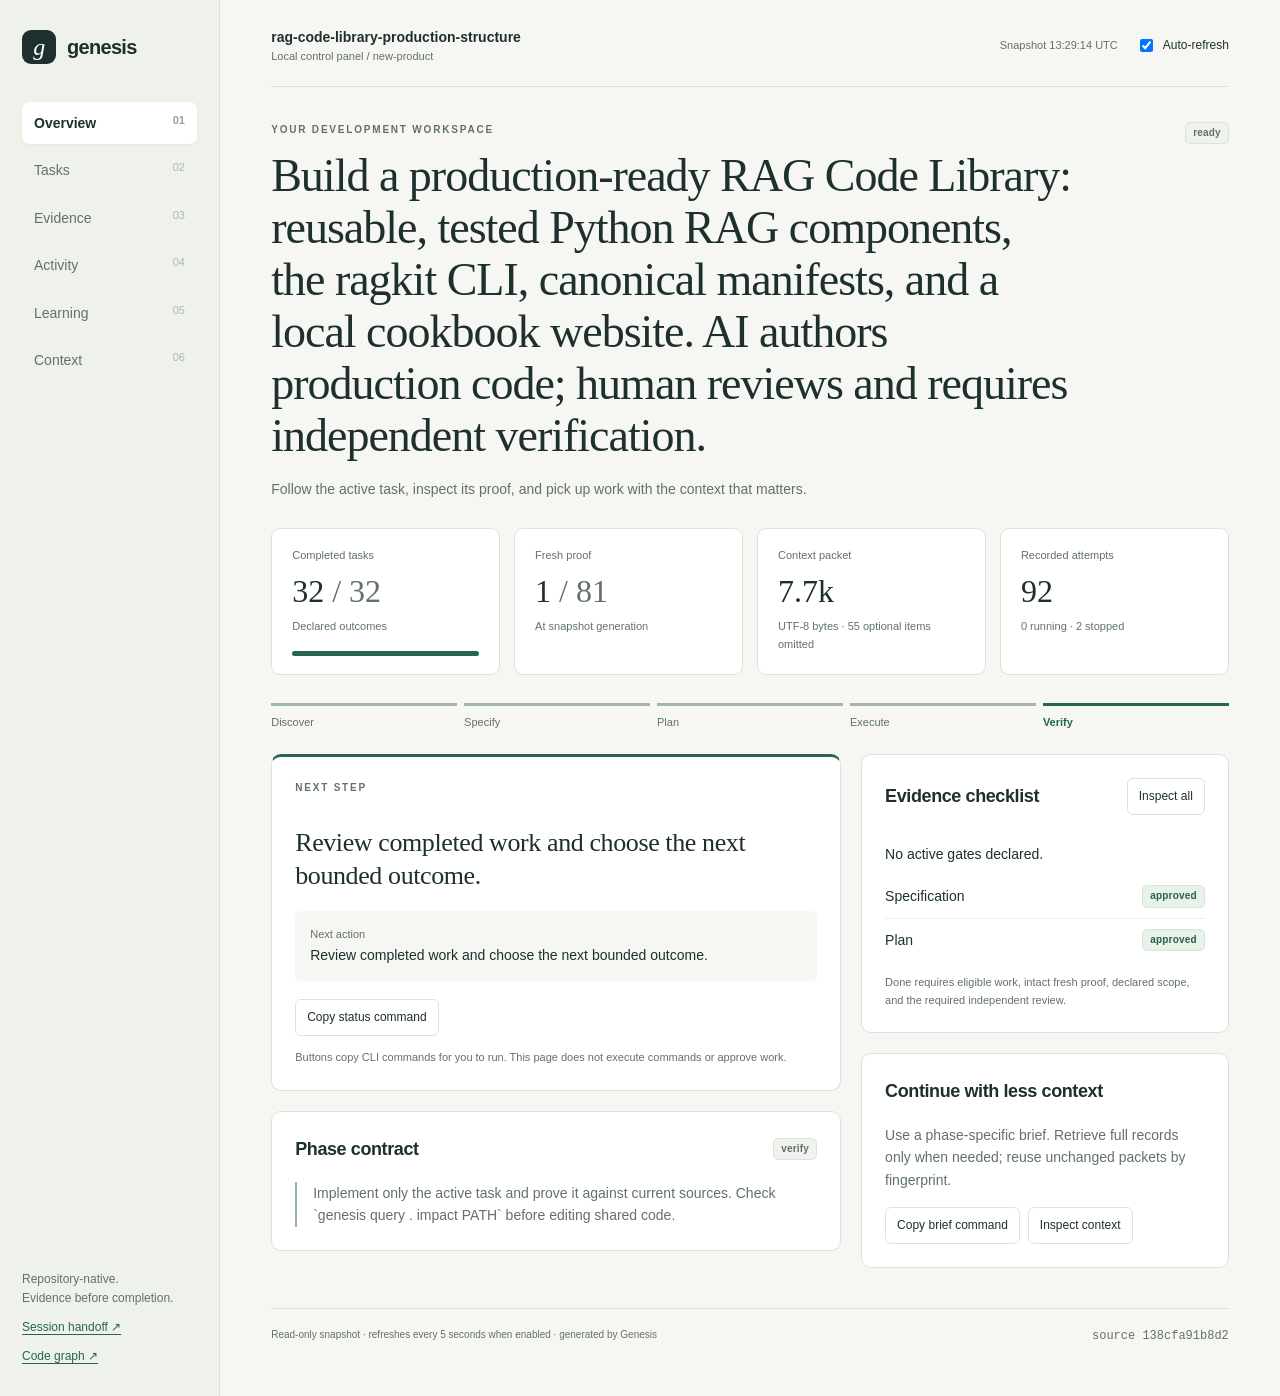
==== commit 2dbb6dba: "Commit RAG Code Library V2: ingestion spine, ragkit ingest pipeline, completion report Implements th" ====
--- a/.genesis/dashboard.html
+++ b/.genesis/dashboard.html
@@ -3,65 +3,78 @@
 <style>
 :root{--ink:#1d302e;--muted:#61716b;--line:#dce3db;--paper:#f6f7f2;--white:#fff;--green:#27664e;--soft:#e6f0e7;--red:#a54a37}*{box-sizing:border-box}body{margin:0;background:var(--paper);color:var(--ink);font:14px/1.6 -apple-system,BlinkMacSystemFont,"Segoe UI",sans-serif}button,input,select{font:inherit}button,a,input,select,summary{outline-offset:4px}button:focus-visible,a:focus-visible,input:focus-visible,select:focus-visible,summary:focus-visible{outline:2px solid var(--green)}a{color:var(--green);text-underline-offset:3px}button{cursor:pointer}h1,h2,h3,p{margin:0}h1{font:500 clamp(29px,3.6vw,46px)/1.13 Georgia,serif;letter-spacing:-1px;max-width:800px}h2{font-size:18px;letter-spacing:-.4px}h3{font-size:14px}small,.muted{color:var(--muted)}small{display:block;font-size:11px}.mono,code{font:12px/1.6 ui-monospace,SFMono-Regular,Consolas,monospace;overflow-wrap:anywhere}.shell{display:grid;grid-template-columns:220px minmax(0,1fr);min-height:100vh}.sidebar{padding:30px 22px;border-right:1px solid var(--line);display:flex;flex-direction:column;gap:38px;background:#eff2eb}.brand{display:flex;align-items:center;gap:11px;font-size:20px;letter-spacing:-.7px;font-weight:650}.mark{display:grid;place-items:center;width:34px;height:34px;background:var(--ink);color:white;border-radius:9px;font:italic 24px Georgia,serif}.nav{display:grid;gap:5px}.nav button{background:none;border:0;text-align:left;color:var(--muted);padding:10px 12px;border-radius:7px;display:flex;justify-content:space-between}.nav button[aria-selected=true]{background:white;color:var(--ink);box-shadow:0 1px 3px #1d302e0c;font-weight:600}.nav em{font-style:normal;opacity:.45;font-size:11px}.sidebar-footer{margin-top:auto;font-size:12px;color:var(--muted)}.sidebar-footer a{display:block;margin-top:10px}.main{padding:26px clamp(20px,4vw,64px) 50px;width:100%}.topbar{display:flex;align-items:center;justify-content:space-between;gap:20px;border-bottom:1px solid var(--line);padding-bottom:20px;margin-bottom:35px}.project{font-weight:650}.topbar-right{display:flex;gap:18px;align-items:center;font-size:12px}.live{display:flex;gap:7px;align-items:center;white-space:nowrap}.eyebrow{text-transform:uppercase;letter-spacing:1.8px;font-size:10px;font-weight:700;color:var(--muted);margin-bottom:12px}.hero{display:flex;justify-content:space-between;gap:24px;align-items:start}.hero p{margin-top:16px;max-width:740px;color:var(--muted)}.badge{display:inline-block;white-space:nowrap;border:1px solid #dce3db;border-radius:5px;background:#f0f2ed;color:#627164;font-size:10px;font-weight:650;padding:2px 7px;letter-spacing:.2px}.badge.good{background:#e8f2e9;color:#286148;border-color:#d3e7d6}.badge.bad{background:#fbede7;color:#9c4631;border-color:#f1d6cc}.metrics{display:grid;grid-template-columns:repeat(4,1fr);gap:14px;margin:28px 0}.metric{padding:18px 20px;background:white;border:1px solid var(--line);border-radius:9px}.metric .value{font:32px/1.3 Georgia,serif;margin:6px 0}.metric .label{font-size:11px;color:var(--muted)}.workspace{display:grid;grid-template-columns:minmax(0,1.55fr) minmax(240px,1fr);gap:20px}.card{background:white;border:1px solid var(--line);border-radius:10px;padding:23px;margin-bottom:20px}.card-head{display:flex;justify-content:space-between;gap:12px;align-items:center;margin-bottom:18px}.focus{border-top:3px solid var(--green)}.focus h2{font:26px/1.3 Georgia,serif;margin:14px 0}.focus .next{padding:15px;background:var(--paper);border-radius:6px;margin:18px 0}.actions{display:flex;flex-wrap:wrap;gap:8px}.button{border:1px solid var(--line);border-radius:6px;padding:8px 11px;background:white;color:var(--ink);font-size:12px}.button:hover{background:var(--paper);border-color:#a7b9ac}.button.primary{background:var(--ink);color:white;border-color:var(--ink)}.fine{font-size:11px;color:var(--muted);margin-top:13px}.contract{padding-left:16px;border-left:2px solid #98b3a2;color:var(--muted)}.stages{display:flex;gap:7px;flex-wrap:wrap;padding:0;list-style:none;margin:10px 0 22px}.stages li{flex:1;min-width:85px;border-top:3px solid #e1e7df;padding-top:8px;font-size:11px;color:var(--muted)}.stages li.current{border-color:var(--green);color:var(--green);font-weight:700}.stages li.past{border-color:#a1b6a5}.status-list{list-style:none;padding:0;margin:0}.status-list li{display:flex;gap:10px;justify-content:space-between;border-bottom:1px solid #eef1eb;padding:10px 0}.status-list li:last-child{border:0}.progress{height:5px;background:var(--paper);border-radius:4px;overflow:hidden;margin-top:15px}.progress span{display:block;height:100%;background:var(--green)}.section-head{display:flex;justify-content:space-between;align-items:center;gap:20px;margin-bottom:22px}.section-head p{color:var(--muted);margin-top:5px}.table-wrap{overflow-x:auto}table{width:100%;border-collapse:collapse;font-size:12px}th{color:var(--muted);font-size:10px;text-transform:uppercase;letter-spacing:1px;font-weight:650}th,td{text-align:left;padding:14px 10px;border-bottom:1px solid #edf0e9;vertical-align:top}td:first-child,th:first-child{padding-left:0}td strong{font-weight:550}details{max-width:490px}summary{cursor:pointer;color:var(--green);font-size:11px;margin-top:7px}dl{display:grid;grid-template-columns:95px 1fr;gap:5px 12px;font-size:11px}dt{color:var(--muted)}dd{margin:0;overflow-wrap:anywhere}.gate-line{margin-bottom:5px;white-space:nowrap}.filters{display:flex;gap:10px;margin-bottom:15px}.filters input{flex:1;min-width:100px}.filters input,.filters select{padding:9px 12px;border:1px solid var(--line);background:white;border-radius:6px;color:var(--ink);font-size:12px}.timeline{list-style:none;padding:0;margin:0}.timeline li{display:flex;gap:14px;padding:16px 0;border-bottom:1px solid #edf0e9}.timeline p{color:var(--muted);font-size:12px;margin:4px 0}.timeline-dot{width:8px;height:8px;background:#a1afa4;border-radius:50%;margin-top:8px;flex:none}.timeline-dot.good{background:var(--green)}.timeline-dot.bad{background:var(--red)}.empty{text-align:center;padding:40px 15px;color:var(--muted)}.empty strong{color:var(--ink)}.empty p{margin-top:8px;max-width:430px;margin-inline:auto}.rule{padding:16px 0;border-bottom:1px solid var(--line)}.rule p{margin-top:8px}.rule small{margin-top:7px}pre{padding:15px;background:var(--paper);white-space:pre-wrap;overflow-wrap:anywhere;border-radius:7px;font-size:12px}.notice{border-left:3px solid #b89b62;background:#faf6eb;padding:12px 15px;margin:14px 0;font-size:12px}.bottom{display:flex;justify-content:space-between;gap:20px;border-top:1px solid var(--line);padding-top:18px;margin-top:20px;color:var(--muted);font-size:10px}.toast{position:fixed;bottom:24px;right:24px;background:var(--ink);color:white;border-radius:8px;padding:12px 20px;box-shadow:0 8px 25px #0002;max-width:90vw;z-index:2}.skip{position:absolute;left:240px;top:-60px;background:white;padding:8px;z-index:3}.skip:focus{top:5px}[hidden]{display:none!important}@media(max-width:1000px){.shell{grid-template-columns:170px minmax(0,1fr)}.sidebar{padding:25px 14px}.main{padding:24px}.workspace{grid-template-columns:1fr}.metrics{gap:8px}.metric{padding:14px}.metric .value{font-size:26px}}@media(max-width:680px){.shell{display:block}.sidebar{padding:15px;border-right:0;border-bottom:1px solid var(--line);gap:16px}.brand{font-size:17px}.nav{display:flex;overflow-x:auto;gap:3px}.nav button{gap:8px;white-space:nowrap;padding:8px}.nav em,.sidebar-footer{display:none}.main{padding:20px 16px}.topbar{margin-bottom:24px}.topbar-right small{display:none}.metrics{grid-template-columns:repeat(2,1fr)}.hero{display:block}.hero>.badge{margin-top:14px}.card{padding:18px}.bottom{display:block}.skip{left:10px}.filters{flex-wrap:wrap}}@media(prefers-reduced-motion:no-preference){.button,.nav button{transition:background .15s}}
 </style></head><body><a class="skip" href="#main">Skip to workspace</a><div class="shell"><aside class="sidebar"><div class="brand"><span class="mark" aria-hidden="true">g</span>genesis</div><nav class="nav" role="tablist" aria-label="Control panel sections"><button role="tab" id="tab-overview" aria-controls="overview" aria-selected="true" data-view="overview">Overview<em>01</em></button><button role="tab" id="tab-tasks" aria-controls="tasks" aria-selected="false" data-view="tasks">Tasks<em>02</em></button><button role="tab" id="tab-evidence" aria-controls="evidence" aria-selected="false" data-view="evidence">Evidence<em>03</em></button><button role="tab" id="tab-activity" aria-controls="activity" aria-selected="false" data-view="activity">Activity<em>04</em></button><button role="tab" id="tab-learning" aria-controls="learning" aria-selected="false" data-view="learning">Learning<em>05</em></button><button role="tab" id="tab-context" aria-controls="context" aria-selected="false" data-view="context">Context<em>06</em></button></nav><div class="sidebar-footer">Repository-native.<br>Evidence before completion.<a href="KICKOFF.md">Session handoff ↗</a><a href="index/graph.html">Code graph ↗</a></div></aside>
-<main class="main" id="main"><header class="topbar"><div><span class="project">rag-code-library-production-structure</span><small>Local control panel / new-product</small></div><div class="topbar-right"><small>Snapshot 02:32:08 UTC</small><label class="live"><input id="live" type="checkbox" checked>Auto-refresh</label></div></header>
+<main class="main" id="main"><header class="topbar"><div><span class="project">rag-code-library-production-structure</span><small>Local control panel / new-product</small></div><div class="topbar-right"><small>Snapshot 13:29:14 UTC</small><label class="live"><input id="live" type="checkbox" checked>Auto-refresh</label></div></header>
 <section id="overview" role="tabpanel" aria-labelledby="tab-overview"><div class="hero"><div><div class="eyebrow">Your development workspace</div><h1>Build a production-ready RAG Code Library: reusable, tested Python RAG components, the ragkit CLI, canonical manifests, and a local cookbook website. AI authors production code; human reviews and requires independent verification.</h1><p>Follow the active task, inspect its proof, and pick up work with the context that matters.</p></div><span class="badge neutral">ready</span></div>
-<div class="metrics"><div class="metric"><div class="label">Completed tasks</div><div class="value">22<span class="muted"> / 22</span></div><small>Declared outcomes</small><div class="progress" aria-label="22 of 22 tasks complete"><span style="width:100%"></span></div></div><div class="metric"><div class="label">Fresh proof</div><div class="value">0<span class="muted"> / 41</span></div><small>At snapshot generation</small></div><div class="metric"><div class="label">Context packet</div><div class="value">7.3k</div><small>UTF-8 bytes · 42 optional items omitted</small></div><div class="metric"><div class="label">Recorded attempts</div><div class="value">51</div><small>0 running · 2 stopped</small></div></div>
+<div class="metrics"><div class="metric"><div class="label">Completed tasks</div><div class="value">32<span class="muted"> / 32</span></div><small>Declared outcomes</small><div class="progress" aria-label="32 of 32 tasks complete"><span style="width:100%"></span></div></div><div class="metric"><div class="label">Fresh proof</div><div class="value">1<span class="muted"> / 81</span></div><small>At snapshot generation</small></div><div class="metric"><div class="label">Context packet</div><div class="value">7.7k</div><small>UTF-8 bytes · 55 optional items omitted</small></div><div class="metric"><div class="label">Recorded attempts</div><div class="value">92</div><small>0 running · 2 stopped</small></div></div>
 <ol class="stages" aria-label="Workflow stages"><li class="past">Discover</li><li class="past">Specify</li><li class="past">Plan</li><li class="past">Execute</li><li class="current">Verify</li></ol>
 <div class="workspace"><div><article class="card focus"><div class="card-head"><div class="eyebrow">Next step</div></div><h2>Review completed work and choose the next bounded outcome.</h2><div class="next"><small>Next action</small>Review completed work and choose the next bounded outcome.</div><div class="actions"><button class="button copy" data-copy="genesis status &#39;C:\Users\91932\Downloads\rag-code-library-production-structure\rag-code-library-production-structure&#39;">Copy status command</button></div><p class="fine">Buttons copy CLI commands for you to run. This page does not execute commands or approve work.</p></article><article class="card"><div class="card-head"><h2>Phase contract</h2><span class="badge neutral">verify</span></div><p class="contract">Implement only the active task and prove it against current sources. Check `genesis query . impact PATH` before editing shared code.</p></article></div><div><article class="card"><div class="card-head"><h2>Evidence checklist</h2><button class="button" data-view="evidence">Inspect all</button></div><ul class="status-list"><li>No active gates declared.</li></ul><ul class="status-list"><li>Specification <span class="badge good">approved</span></li><li>Plan <span class="badge good">approved</span></li></ul><p class="fine">Done requires eligible work, intact fresh proof, declared scope, and the required independent review.</p></article><article class="card"><div class="card-head"><h2>Continue with less context</h2></div><p class="muted">Use a phase-specific brief. Retrieve full records only when needed; reuse unchanged packets by fingerprint.</p><div class="actions" style="margin-top:16px"><button class="button copy" data-copy="genesis brief &#39;C:\Users\91932\Downloads\rag-code-library-production-structure\rag-code-library-production-structure&#39;">Copy brief command</button><button class="button" data-view="context">Inspect context</button></div></article></div></div></section>
-<section id="tasks" role="tabpanel" aria-labelledby="tab-tasks"><div class="section-head"><div><div class="eyebrow">Work queue</div><h1>Tasks & outcomes</h1><p>Expand a task to inspect scope, requirements and its next action.</p></div></div><div class="card"><div class="filters"><input id="search" type="search" placeholder="Search tasks, outcomes or risk…" aria-label="Search tasks"><select id="state-filter" aria-label="Filter task state"><option value="all">All states</option><option>active</option><option>queued</option><option>done</option><option>paused</option><option>blocked</option><option>failed</option><option>rejected</option></select></div><div class="table-wrap"><table><thead><tr><th>ID</th><th>Outcome</th><th>State</th><th>Risk</th><th>Proof</th></tr></thead><tbody><tr data-task-state="done" data-search="spec-1 produce an approved, implementation-ready product specification medium"><td><span class="mono">SPEC-1</span></td><td><strong>Produce an approved, implementation-ready product specification</strong><details><summary>Task contract</summary><dl><dt>Next action</dt><dd>Interview the human, record durable context, and replace every placeholder in SPEC.md.</dd><dt>Scope</dt><dd>SPEC.md</dd><dt>Requirements</dt><dd>Not linked</dd><dt>Dependencies</dt><dd>None</dd><dt>Blocker</dt><dd>None</dd></dl></details></td><td><span class="badge good">done</span></td><td>medium</td><td><div class="gate-line">independent-review <span class="badge bad">stale</span></div></td></tr><tr data-task-state="done" data-search="t-01 installable package with ragkit entry point, explicit dependency declarations, and a valid lockfile medium"><td><span class="mono">T-01</span></td><td><strong>Installable package with ragkit entry point, explicit dependency declarations, and a valid lockfile</strong><details><summary>Task contract</summary><dl><dt>Next action</dt><dd>Regenerate uv.lock under the task-scoped U7 grant, then verify uv sync --frozen and ragkit --help</dd><dt>Scope</dt><dd>pyproject.toml, uv.lock, src/rag_code_library</dd><dt>Requirements</dt><dd>FR-1, FR-2, FR-3, NFR-4, NFR-10, NFR-11, AC-1</dd><dt>Dependencies</dt><dd>None</dd><dt>Blocker</dt><dd>None</dd></dl></details></td><td><span class="badge good">done</span></td><td>medium</td><td><div class="gate-line">sync <span class="badge bad">stale</span></div><div class="gate-line">help <span class="badge bad">stale</span></div><div class="gate-line">independent-review <span class="badge bad">stale</span></div></td></tr><tr data-task-state="done" data-search="t-02 manifest schema extended with required dependency, platform, service, install and lifecycle fields, and all 31 existing manifests migrated medium"><td><span class="mono">T-02</span></td><td><strong>Manifest schema extended with required dependency, platform, service, install and lifecycle fields, and all 31 existing manifests migrated</strong><details><summary>Task contract</summary><dl><dt>Next action</dt><dd>Extend the schema with required fields, then migrate all 31 manifests and validate</dd><dt>Scope</dt><dd>schemas, components</dd><dt>Requirements</dt><dd>FR-6, FR-10, FR-28, FR-29, FR-30, FR-35, AC-18</dd><dt>Dependencies</dt><dd>T-01</dd><dt>Blocker</dt><dd>None</dd></dl></details></td><td><span class="badge good">done</span></td><td>medium</td><td><div class="gate-line">validate <span class="badge bad">stale</span></div><div class="gate-line">independent-review <span class="badge bad">stale</span></div></td></tr><tr data-task-state="done" data-search="t-03 single path-safety boundary that rejects every hostile windows path with a typed error and zero writes high"><td><span class="mono">T-03</span></td><td><strong>Single path-safety boundary that rejects every hostile Windows path with a typed error and zero writes</strong><details><summary>Task contract</summary><dl><dt>Next action</dt><dd>Implement the single validated path-safety module and the real-filesystem hostile fixture suite</dd><dt>Scope</dt><dd>src/rag_code_library/security, tests/unit/test_path_safety.py, tests/fixtures/hostile_paths</dd><dt>Requirements</dt><dd>FR-17, FR-32, FR-33, FR-34, NFR-3, AC-11</dd><dt>Dependencies</dt><dd>T-01</dd><dt>Blocker</dt><dd>None</dd></dl></details></td><td><span class="badge good">done</span></td><td>high</td><td><div class="gate-line">hostile <span class="badge bad">stale</span></div><div class="gate-line">independent-review <span class="badge bad">stale</span></div></td></tr><tr data-task-state="done" data-search="t-04 core provider-neutral types and all seven component protocols defined once and reused by every area medium"><td><span class="mono">T-04</span></td><td><strong>Core provider-neutral types and all seven component protocols defined once and reused by every area</strong><details><summary>Task contract</summary><dl><dt>Next action</dt><dd>Implement core-types with Chunk, ScoredDocument, Context and the seven protocols</dd><dt>Scope</dt><dd>components/storage/core_types, tests/unit/test_protocols.py</dd><dt>Requirements</dt><dd>FR-5, FR-8</dd><dt>Dependencies</dt><dd>T-02</dd><dt>Blocker</dt><dd>None</dd></dl></details></td><td><span class="badge good">done</span></td><td>medium</td><td><div class="gate-line">protocols <span class="badge bad">stale</span></div><div class="gate-line">independent-review <span class="badge bad">stale</span></div></td></tr><tr data-task-state="done" data-search="t-05 registry loader, resolver and validator that discover manifests and report duplicates, missing files and schema violations actionably medium"><td><span class="mono">T-05</span></td><td><strong>Registry loader, resolver and validator that discover manifests and report duplicates, missing files and schema violations actionably</strong><details><summary>Task contract</summary><dl><dt>Next action</dt><dd>Implement the registry loader, resolver, and a REAL scripts/validate_components.py (currently a stub) so AC-18 holds</dd><dt>Scope</dt><dd>src/rag_code_library/registry, scripts/validate_components.py, tests/unit/test_registry.py</dd><dt>Requirements</dt><dd>FR-11, FR-12, FR-24, NFR-6, AC-5</dd><dt>Dependencies</dt><dd>T-04</dd><dt>Blocker</dt><dd>None</dd></dl></details></td><td><span class="badge good">done</span></td><td>medium</td><td><div class="gate-line">registry <span class="badge bad">stale</span></div><div class="gate-line">validate <span class="badge bad">stale</span></div><div class="gate-line">independent-review <span class="badge bad">stale</span></div></td></tr><tr data-task-state="done" data-search="t-06 five chunking components implemented with enforced overlap semantics and typed errors low"><td><span class="mono">T-06</span></td><td><strong>Five chunking components implemented with enforced overlap semantics and typed errors</strong><details><summary>Task contract</summary><dl><dt>Next action</dt><dd>Implement the five chunking components with README, example and tests each</dd><dt>Scope</dt><dd>components/chunking, tests/unit/test_chunking.py</dd><dt>Requirements</dt><dd>FR-4, FR-7, AC-4</dd><dt>Dependencies</dt><dd>T-05</dd><dt>Blocker</dt><dd>None</dd></dl></details></td><td><span class="badge good">done</span></td><td>low</td><td><div class="gate-line">chunking <span class="badge bad">stale</span></div></td></tr><tr data-task-state="done" data-search="t-07 four embedding components with protocol conformance, batching, and a guarded importerror naming the missing package low"><td><span class="mono">T-07</span></td><td><strong>Four embedding components with protocol conformance, batching, and a guarded ImportError naming the missing package</strong><details><summary>Task contract</summary><dl><dt>Next action</dt><dd>Implement the four embedding components with mocked remote calls</dd><dt>Scope</dt><dd>components/embeddings, tests/unit/test_embeddings.py</dd><dt>Requirements</dt><dd>FR-4, FR-3, AC-4</dd><dt>Dependencies</dt><dd>T-05</dd><dt>Blocker</dt><dd>None</dd></dl></details></td><td><span class="badge good">done</span></td><td>low</td><td><div class="gate-line">embeddings <span class="badge bad">stale</span></div></td></tr><tr data-task-state="done" data-search="t-08 document store, vector-store protocol and storage adapters with conformance tests low"><td><span class="mono">T-08</span></td><td><strong>Document store, vector-store protocol and storage adapters with conformance tests</strong><details><summary>Task contract</summary><dl><dt>Next action</dt><dd>Implement document store, vector store protocol and adapters</dd><dt>Scope</dt><dd>components/storage, tests/unit/test_storage.py</dd><dt>Requirements</dt><dd>FR-4, AC-4</dd><dt>Dependencies</dt><dd>T-05</dd><dt>Blocker</dt><dd>None</dd></dl></details></td><td><span class="badge good">done</span></td><td>low</td><td><div class="gate-line">storage <span class="badge bad">stale</span></div></td></tr><tr data-task-state="done" data-search="t-09a five retrieval components: dense, sparse, hybrid, metadata filter and result normalizer low"><td><span class="mono">T-09a</span></td><td><strong>Five retrieval components: dense, sparse, hybrid, metadata filter and result normalizer</strong><details><summary>Task contract</summary><dl><dt>Next action</dt><dd>Implement the five retrieval components</dd><dt>Scope</dt><dd>components/retrieval, tests/unit/test_retrieval.py</dd><dt>Requirements</dt><dd>FR-4, AC-4</dd><dt>Dependencies</dt><dd>T-08</dd><dt>Blocker</dt><dd>None</dd></dl></details></td><td><span class="badge good">done</span></td><td>low</td><td><div class="gate-line">retrieval <span class="badge bad">stale</span></div></td></tr><tr data-task-state="done" data-search="t-09b two reranking components: cross-encoder and deterministic relevance ranking low"><td><span class="mono">T-09b</span></td><td><strong>Two reranking components: cross-encoder and deterministic relevance ranking</strong><details><summary>Task contract</summary><dl><dt>Next action</dt><dd>Implement the two reranking components</dd><dt>Scope</dt><dd>components/reranking, tests/unit/test_reranking.py</dd><dt>Requirements</dt><dd>FR-4, AC-4</dd><dt>Dependencies</dt><dd>T-08</dd><dt>Blocker</dt><dd>None</dd></dl></details></td><td><span class="badge good">done</span></td><td>low</td><td><div class="gate-line">reranking <span class="badge bad">stale</span></div></td></tr><tr data-task-state="done" data-search="t-09c three context components: token budget, context selector and citation formatter low"><td><span class="mono">T-09c</span></td><td><strong>Three context components: token budget, context selector and citation formatter</strong><details><summary>Task contract</summary><dl><dt>Next action</dt><dd>Implement the three context components</dd><dt>Scope</dt><dd>components/context, tests/unit/test_context.py</dd><dt>Requirements</dt><dd>FR-4, AC-4</dd><dt>Dependencies</dt><dd>T-08</dd><dt>Blocker</dt><dd>None</dd></dl></details></td><td><span class="badge good">done</span></td><td>low</td><td><div class="gate-line">context <span class="badge bad">stale</span></div></td></tr><tr data-task-state="done" data-search="t-09d two generation components: prompt builder and grounded-answer contract, both network-free low"><td><span class="mono">T-09d</span></td><td><strong>Two generation components: prompt builder and grounded-answer contract, both network-free</strong><details><summary>Task contract</summary><dl><dt>Next action</dt><dd>Implement prompt-builder and grounded-answer-contract with no provider clients</dd><dt>Scope</dt><dd>components/generation, tests/unit/test_generation.py</dd><dt>Requirements</dt><dd>FR-4, AC-4</dd><dt>Dependencies</dt><dd>T-08</dd><dt>Blocker</dt><dd>None</dd></dl></details></td><td><span class="badge good">done</span></td><td>low</td><td><div class="gate-line">generation <span class="badge bad">stale</span></div></td></tr><tr data-task-state="done" data-search="t-09e three security components: input validation, metadata validation and retrieved-content safety high"><td><span class="mono">T-09e</span></td><td><strong>Three security components: input validation, metadata validation and retrieved-content safety</strong><details><summary>Task contract</summary><dl><dt>Next action</dt><dd>Implement the three security components with hostile-fixture tests</dd><dt>Scope</dt><dd>components/security, tests/unit/test_security_components.py</dd><dt>Requirements</dt><dd>FR-4, AC-4</dd><dt>Dependencies</dt><dd>T-08</dd><dt>Blocker</dt><dd>None</dd></dl></details></td><td><span class="badge good">done</span></td><td>high</td><td><div class="gate-line">security <span class="badge bad">stale</span></div><div class="gate-line">independent-review <span class="badge bad">stale</span></div></td></tr><tr data-task-state="done" data-search="t-09f three ingestion components: text normalizer and two selectable pdf extraction sub-components low"><td><span class="mono">T-09f</span></td><td><strong>Three ingestion components: text normalizer and two selectable PDF extraction sub-components</strong><details><summary>Task contract</summary><dl><dt>Next action</dt><dd>Implement text-normalizer and the pymupdf and ocr PDF extraction sub-components</dd><dt>Scope</dt><dd>components/ingestion, tests/unit/test_ingestion.py</dd><dt>Requirements</dt><dd>FR-4, FR-6, AC-4</dd><dt>Dependencies</dt><dd>T-08</dd><dt>Blocker</dt><dd>None</dd></dl></details></td><td><span class="badge good">done</span></td><td>low</td><td><div class="gate-line">ingestion <span class="badge bad">stale</span></div></td></tr><tr data-task-state="done" data-search="t-09g three evaluation components: retrieval metrics, answer metrics and evaluation dataset with regression support low"><td><span class="mono">T-09g</span></td><td><strong>Three evaluation components: retrieval metrics, answer metrics and evaluation dataset with regression support</strong><details><summary>Task contract</summary><dl><dt>Next action</dt><dd>Implement retrieval-metrics, answer-metrics and evaluation-dataset</dd><dt>Scope</dt><dd>components/evaluation, tests/unit/test_evaluation.py</dd><dt>Requirements</dt><dd>FR-4, FR-9, AC-4</dd><dt>Dependencies</dt><dd>T-08</dd><dt>Blocker</dt><dd>None</dd></dl></details></td><td><span class="badge good">done</span></td><td>low</td><td><div class="gate-line">evaluation <span class="badge bad">stale</span></div></td></tr><tr data-task-state="done" data-search="t-10 ragkit list and ragkit info reading the canonical registry with actionable errors low"><td><span class="mono">T-10</span></td><td><strong>ragkit list and ragkit info reading the canonical registry with actionable errors</strong><details><summary>Task contract</summary><dl><dt>Next action</dt><dd>Implement ragkit list and ragkit info against the registry</dd><dt>Scope</dt><dd>src/rag_code_library/cli.py, tests/integration/test_cli_list.py</dd><dt>Requirements</dt><dd>FR-13, FR-14, FR-35, NFR-7, AC-7, AC-8</dd><dt>Dependencies</dt><dd>T-05</dd><dt>Blocker</dt><dd>None</dd></dl></details></td><td><span class="badge good">done</span></td><td>low</td><td><div class="gate-line">clilist <span class="badge bad">stale</span></div></td></tr><tr data-task-state="done" data-search="t-11 ragkit add with transitive dependency resolution, dry-run parity, conflict handling, force semantics and partial-failure reporting high"><td><span class="mono">T-11</span></td><td><strong>ragkit add with transitive dependency resolution, dry-run parity, conflict handling, force semantics and partial-failure reporting</strong><details><summary>Task contract</summary><dl><dt>Next action</dt><dd>Implement the generator, project detection and the add command with transitive resolution</dd><dt>Scope</dt><dd>src/rag_code_library/generator, src/rag_code_library/project, src/rag_code_library/cli.py, scripts/verify_generated_code.py, tests/integration</dd><dt>Requirements</dt><dd>FR-15, FR-16, FR-18, FR-19, FR-25, FR-31, AC-9, AC-10, AC-12</dd><dt>Dependencies</dt><dd>T-03, T-10</dd><dt>Blocker</dt><dd>None</dd></dl></details></td><td><span class="badge good">done</span></td><td>high</td><td><div class="gate-line">add <span class="badge bad">stale</span></div><div class="gate-line">dryrun <span class="badge bad">stale</span></div><div class="gate-line">verify <span class="badge bad">stale</span></div><div class="gate-line">independent-review <span class="badge bad">stale</span></div></td></tr><tr data-task-state="done" data-search="t-12 deterministic cookbook generator and a complete local static website driven by canonical manifests low"><td><span class="mono">T-12</span></td><td><strong>Deterministic cookbook generator and a complete local static website driven by canonical manifests</strong><details><summary>Task contract</summary><dl><dt>Next action</dt><dd>Implement the deterministic generator, regenerate data.js, and complete the website features</dd><dt>Scope</dt><dd>scripts/build_cookbook.py, scripts/check_cookbook_counts.py, cookbook</dd><dt>Requirements</dt><dd>FR-20, FR-21, FR-22, FR-23, NFR-6, AC-6, AC-15</dd><dt>Dependencies</dt><dd>T-06, T-07, T-08, T-09a, T-09b, T-09c, T-09d, T-09e, T-09f, T-09g, T-11</dd><dt>Blocker</dt><dd>None</dd></dl></details></td><td><span class="badge good">done</span></td><td>low</td><td><div class="gate-line">build <span class="badge bad">stale</span></div><div class="gate-line">counts <span class="badge bad">stale</span></div></td></tr><tr data-task-state="done" data-search="t-13 hostile manifest fixture suite rejecting every malformed manifest with a field-named reason low"><td><span class="mono">T-13</span></td><td><strong>Hostile manifest fixture suite rejecting every malformed manifest with a field-named reason</strong><details><summary>Task contract</summary><dl><dt>Next action</dt><dd>Write the hostile manifest fixtures and the validation test module</dd><dt>Scope</dt><dd>tests/fixtures/invalid_manifests, tests/unit/test_manifest_validation.py</dd><dt>Requirements</dt><dd>AC-13</dd><dt>Dependencies</dt><dd>T-02</dd><dt>Blocker</dt><dd>None</dd></dl></details></td><td><span class="badge good">done</span></td><td>low</td><td><div class="gate-line">fixtures <span class="badge bad">stale</span></div></td></tr><tr data-task-state="done" data-search="t-16 three ingestion components: a file type validator that refuses a file by its content rather than its extension, a document identity resolver that separates file identity from content identity and versions a modified document, and a metadata enricher that adds declared provenance without inventing it low"><td><span class="mono">T-16</span></td><td><strong>Three ingestion components: a file type validator that refuses a file by its content rather than its extension, a document identity resolver that separates file identity from content identity and versions a modified document, and a metadata enricher that adds declared provenance without inventing it</strong><details><summary>Task contract</summary><dl><dt>Next action</dt><dd>Run the task pre-flight.</dd><dt>Scope</dt><dd>Not bounded</dd><dt>Requirements</dt><dd>AC-4, AC-13, FR-3</dd><dt>Dependencies</dt><dd>None</dd><dt>Blocker</dt><dd>None</dd></dl></details></td><td><span class="badge good">done</span></td><td>low</td><td><div class="gate-line">component-tests <span class="badge bad">stale</span></div><div class="gate-line">validate <span class="badge bad">stale</span></div></td></tr><tr data-task-state="done" data-search="t-14 readme and docs describing only shipped behavior, with every documented command executed and checked low"><td><span class="mono">T-14</span></td><td><strong>README and docs describing only shipped behavior, with every documented command executed and checked</strong><details><summary>Task contract</summary><dl><dt>Next action</dt><dd>Write README and docs, then the documented-command checker</dd><dt>Scope</dt><dd>README.md, docs, scripts/check_documented_commands.py</dd><dt>Requirements</dt><dd>FR-26, FR-27, NFR-8, AC-16</dd><dt>Dependencies</dt><dd>T-12</dd><dt>Blocker</dt><dd>scope-violation; inspect attempt 1ce8932c-160f-4634-b201-c7de6301859c before retrying</dd></dl></details></td><td><span class="badge good">done</span></td><td>low</td><td><div class="gate-line">doccmds <span class="badge bad">stale</span></div></td></tr><tr data-task-state="done" data-search="t-15 final verification sweep proving every acceptance criterion with real per-interpreter evidence medium"><td><span class="mono">T-15</span></td><td><strong>Final verification sweep proving every acceptance criterion with real per-interpreter evidence</strong><details><summary>Task contract</summary><dl><dt>Next action</dt><dd>Run the full sweep on both interpreters and record per-interpreter evidence</dd><dt>Scope</dt><dd>scripts/validate_dependencies.py, scripts/check_no_secrets.py, scripts/check_deferred_surface.py</dd><dt>Requirements</dt><dd>NFR-1, NFR-2, NFR-5, NFR-9, NFR-12, NFR-13, AC-2, AC-3, AC-14, AC-17, AC-19, AC-20</dd><dt>Dependencies</dt><dd>T-01, T-02, T-03, T-04, T-05, T-06, T-07, T-08, T-09a, T-09b, T-09c, T-09d, T-09e, T-09f, T-09g, T-10, T-11, T-12, T-13, T-14</dd><dt>Blocker</dt><dd>None</dd></dl></details></td><td><span class="badge good">done</span></td><td>medium</td><td><div class="gate-line">full <span class="badge bad">stale</span></div><div class="gate-line">py312 <span class="badge bad">stale</span></div><div class="gate-line">deps <span class="badge bad">stale</span></div><div class="gate-line">secrets <span class="badge bad">stale</span></div><div class="gate-line">deferred <span class="badge bad">stale</span></div><div class="gate-line">independent-review <span class="badge bad">stale</span></div></td></tr></tbody></table></div><div id="no-matches" hidden><div class="empty"><strong>No matching tasks</strong><p>Change the search or state filter.</p></div></div></div></section>
-<section id="evidence" role="tabpanel" aria-labelledby="tab-evidence"><div class="section-head"><div><div class="eyebrow">Completion contract</div><h1>Proof you can inspect</h1><p>Evidence binds an observation to source, configuration and environment.</p></div></div><div class="card"><p class="contract">Active task + completed dependencies + declared scope + fresh mandatory gates + required independent review.</p><div class="table-wrap"><table><thead><tr><th>Task</th><th>Gate</th><th>Freshness</th><th>Evidence</th><th>Source</th></tr></thead><tbody><tr><td class="mono">SPEC-1</td><td>independent-review<small>review</small></td><td><span class="badge bad">stale</span></td><td><span class="muted">No receipt</span></td><td><code>023577152e6e</code></td></tr><tr><td class="mono">T-01</td><td>sync<small>command</small></td><td><span class="badge bad">stale</span></td><td><a href="evidence/T-01-sync-b4f65057-8cd4-4495-b3d4-5a84b9cd8519.json" target="_blank" rel="noopener">Open receipt ↗</a></td><td><code>e069f73951ab</code></td></tr><tr><td class="mono">T-01</td><td>help<small>command</small></td><td><span class="badge bad">stale</span></td><td><a href="evidence/T-01-help-a84906f6-b1b3-46d1-801d-df614da775a2.json" target="_blank" rel="noopener">Open receipt ↗</a></td><td><code>e069f73951ab</code></td></tr><tr><td class="mono">T-01</td><td>independent-review<small>review</small></td><td><span class="badge bad">stale</span></td><td><a href="evidence/T-01-independent-review-c654e63c-ab64-4ef5-95d3-836af2f20543.json" target="_blank" rel="noopener">Open receipt ↗</a></td><td><code>e069f73951ab</code></td></tr><tr><td class="mono">T-02</td><td>validate<small>command</small></td><td><span class="badge bad">stale</span></td><td><a href="evidence/T-02-validate-077ece86-df56-4ce3-8273-a59fd880404f.json" target="_blank" rel="noopener">Open receipt ↗</a></td><td><code>faeae08fcd6c</code></td></tr><tr><td class="mono">T-02</td><td>independent-review<small>review</small></td><td><span class="badge bad">stale</span></td><td><a href="evidence/T-02-independent-review-ee06141d-199b-4e0b-9554-d33490c1d5d5.json" target="_blank" rel="noopener">Open receipt ↗</a></td><td><code>faeae08fcd6c</code></td></tr><tr><td class="mono">T-03</td><td>hostile<small>command</small></td><td><span class="badge bad">stale</span></td><td><a href="evidence/T-03-hostile-fc252405-4064-43d4-a8ad-49c68403e5bc.json" target="_blank" rel="noopener">Open receipt ↗</a></td><td><code>ddfdefbb4a63</code></td></tr><tr><td class="mono">T-03</td><td>independent-review<small>review</small></td><td><span class="badge bad">stale</span></td><td><a href="evidence/T-03-independent-review-e6109b4e-d030-4166-8e0d-82a878fcd5ef.json" target="_blank" rel="noopener">Open receipt ↗</a></td><td><code>ddfdefbb4a63</code></td></tr><tr><td class="mono">T-04</td><td>protocols<small>command</small></td><td><span class="badge bad">stale</span></td><td><a href="evidence/T-04-protocols-52fbd793-3139-4ff5-b7f0-48ee3395d480.json" target="_blank" rel="noopener">Open receipt ↗</a></td><td><code>ef09fc6cc991</code></td></tr><tr><td class="mono">T-04</td><td>independent-review<small>review</small></td><td><span class="badge bad">stale</span></td><td><a href="evidence/T-04-independent-review-0849074e-74c5-4389-913d-0a8a09ce78e1.json" target="_blank" rel="noopener">Open receipt ↗</a></td><td><code>ef09fc6cc991</code></td></tr><tr><td class="mono">T-05</td><td>registry<small>command</small></td><td><span class="badge bad">stale</span></td><td><a href="evidence/T-05-registry-bde47bfa-1fca-4546-a410-8942893436c3.json" target="_blank" rel="noopener">Open receipt ↗</a></td><td><code>e4df1ccede9e</code></td></tr><tr><td class="mono">T-05</td><td>validate<small>command</small></td><td><span class="badge bad">stale</span></td><td><a href="evidence/T-05-validate-d76738fb-6e48-4144-bbdf-b99098ed2394.json" target="_blank" rel="noopener">Open receipt ↗</a></td><td><code>e4df1ccede9e</code></td></tr><tr><td class="mono">T-05</td><td>independent-review<small>review</small></td><td><span class="badge bad">stale</span></td><td><a href="evidence/T-05-independent-review-41017c49-4442-4a89-bb64-06eed8e26079.json" target="_blank" rel="noopener">Open receipt ↗</a></td><td><code>e4df1ccede9e</code></td></tr><tr><td class="mono">T-06</td><td>chunking<small>command</small></td><td><span class="badge bad">stale</span></td><td><a href="evidence/T-06-chunking-0587e0fa-b70c-4b93-a102-f196baa7918f.json" target="_blank" rel="noopener">Open receipt ↗</a></td><td><code>5b2b56b73aaa</code></td></tr><tr><td class="mono">T-07</td><td>embeddings<small>command</small></td><td><span class="badge bad">stale</span></td><td><a href="evidence/T-07-embeddings-fc7419b4-9413-48e4-878b-144502c06f75.json" target="_blank" rel="noopener">Open receipt ↗</a></td><td><code>da4f629bfbae</code></td></tr><tr><td class="mono">T-08</td><td>storage<small>command</small></td><td><span class="badge bad">stale</span></td><td><a href="evidence/T-08-storage-4705019a-39ff-4dc4-a296-413027790428.json" target="_blank" rel="noopener">Open receipt ↗</a></td><td><code>e7c5d41ad780</code></td></tr><tr><td class="mono">T-09a</td><td>retrieval<small>command</small></td><td><span class="badge bad">stale</span></td><td><a href="evidence/T-09a-retrieval-dc26280c-2913-4eb9-8e79-1263e8d6de84.json" target="_blank" rel="noopener">Open receipt ↗</a></td><td><code>dbb9bae5922b</code></td></tr><tr><td class="mono">T-09b</td><td>reranking<small>command</small></td><td><span class="badge bad">stale</span></td><td><a href="evidence/T-09b-reranking-ae0188bf-d978-44b2-8d32-582318a828fc.json" target="_blank" rel="noopener">Open receipt ↗</a></td><td><code>c7801f002abc</code></td></tr><tr><td class="mono">T-09c</td><td>context<small>command</small></td><td><span class="badge bad">stale</span></td><td><a href="evidence/T-09c-context-877addaf-1437-48cb-9f57-7c2aff4658b5.json" target="_blank" rel="noopener">Open receipt ↗</a></td><td><code>1390e43db00f</code></td></tr><tr><td class="mono">T-09d</td><td>generation<small>command</small></td><td><span class="badge bad">stale</span></td><td><a href="evidence/T-09d-generation-6ef9ed34-d13f-44bf-9bdd-4d635eea591b.json" target="_blank" rel="noopener">Open receipt ↗</a></td><td><code>b13403759629</code></td></tr><tr><td class="mono">T-09e</td><td>security<small>command</small></td><td><span class="badge bad">stale</span></td><td><a href="evidence/T-09e-security-939c472a-17d7-45c6-a10e-b521e914d36a.json" target="_blank" rel="noopener">Open receipt ↗</a></td><td><code>1358d242deb2</code></td></tr><tr><td class="mono">T-09e</td><td>independent-review<small>review</small></td><td><span class="badge bad">stale</span></td><td><a href="evidence/T-09e-independent-review-fe6aafd0-a4cd-4166-af0a-eeb14c5fae8e.json" target="_blank" rel="noopener">Open receipt ↗</a></td><td><code>1358d242deb2</code></td></tr><tr><td class="mono">T-09f</td><td>ingestion<small>command</small></td><td><span class="badge bad">stale</span></td><td><a href="evidence/T-09f-ingestion-aab60997-92a5-446e-abe2-50d17f57f70c.json" target="_blank" rel="noopener">Open receipt ↗</a></td><td><code>fb1b46a57787</code></td></tr><tr><td class="mono">T-09g</td><td>evaluation<small>command</small></td><td><span class="badge bad">stale</span></td><td><a href="evidence/T-09g-evaluation-fba48887-0088-474d-a331-df33c8e1e237.json" target="_blank" rel="noopener">Open receipt ↗</a></td><td><code>cc1285db8719</code></td></tr><tr><td class="mono">T-10</td><td>clilist<small>command</small></td><td><span class="badge bad">stale</span></td><td><a href="evidence/T-10-clilist-64d7ed1d-ad75-42cc-8bab-f95815f531f9.json" target="_blank" rel="noopener">Open receipt ↗</a></td><td><code>d404ac2f1560</code></td></tr><tr><td class="mono">T-11</td><td>add<small>command</small></td><td><span class="badge bad">stale</span></td><td><a href="evidence/T-11-add-40f684bb-4db1-4775-9f4e-16fc0c8aeffa.json" target="_blank" rel="noopener">Open receipt ↗</a></td><td><code>1e980a35dff8</code></td></tr><tr><td class="mono">T-11</td><td>dryrun<small>command</small></td><td><span class="badge bad">stale</span></td><td><a href="evidence/T-11-dryrun-59525ea4-18ea-4aee-a4f8-49949e167efa.json" target="_blank" rel="noopener">Open receipt ↗</a></td><td><code>1e980a35dff8</code></td></tr><tr><td class="mono">T-11</td><td>verify<small>command</small></td><td><span class="badge bad">stale</span></td><td><a href="evidence/T-11-verify-bf82bd0b-6d83-42f0-a4d8-5c8b58cf7ccd.json" target="_blank" rel="noopener">Open receipt ↗</a></td><td><code>1e980a35dff8</code></td></tr><tr><td class="mono">T-11</td><td>independent-review<small>review</small></td><td><span class="badge bad">stale</span></td><td><a href="evidence/T-11-independent-review-f419875c-e00b-4866-8af3-a3b104564b3e.json" target="_blank" rel="noopener">Open receipt ↗</a></td><td><code>1e980a35dff8</code></td></tr><tr><td class="mono">T-12</td><td>build<small>command</small></td><td><span class="badge bad">stale</span></td><td><a href="evidence/T-12-build-3949fa7d-8979-4471-9f07-22594f34f992.json" target="_blank" rel="noopener">Open receipt ↗</a></td><td><code>4c2be13cf78a</code></td></tr><tr><td class="mono">T-12</td><td>counts<small>command</small></td><td><span class="badge bad">stale</span></td><td><a href="evidence/T-12-counts-61939f78-12b5-4d8c-88b2-a4076198f226.json" target="_blank" rel="noopener">Open receipt ↗</a></td><td><code>4c2be13cf78a</code></td></tr><tr><td class="mono">T-13</td><td>fixtures<small>command</small></td><td><span class="badge bad">stale</span></td><td><a href="evidence/T-13-fixtures-50cdf33d-6a3d-4895-8c3a-dedda34e7a47.json" target="_blank" rel="noopener">Open receipt ↗</a></td><td><code>b5b60d019276</code></td></tr><tr><td class="mono">T-16</td><td>component-tests<small>command</small></td><td><span class="badge bad">stale</span></td><td><a href="evidence/T-16-component-tests-e2d50bbe-4acc-4a32-a53c-5f30461b6c3c.json" target="_blank" rel="noopener">Open receipt ↗</a></td><td><code>fd93f89366f8</code></td></tr><tr><td class="mono">T-16</td><td>validate<small>command</small></td><td><span class="badge bad">stale</span></td><td><a href="evidence/T-16-validate-2c471fe2-0532-434e-bd12-f437a62a7a77.json" target="_blank" rel="noopener">Open receipt ↗</a></td><td><code>fd93f89366f8</code></td></tr><tr><td class="mono">T-14</td><td>doccmds<small>command</small></td><td><span class="badge bad">stale</span></td><td><a href="evidence/T-14-doccmds-8d0ab86d-a9c0-43ea-af40-a4ae931a768b.json" target="_blank" rel="noopener">Open receipt ↗</a></td><td><code>e4878084d208</code></td></tr><tr><td class="mono">T-15</td><td>full<small>command</small></td><td><span class="badge bad">stale</span></td><td><a href="evidence/T-15-full-9b6cf4b7-db28-4b5b-b42d-66f0dbf6232f.json" target="_blank" rel="noopener">Open receipt ↗</a></td><td><code>1e2e9d446cba</code></td></tr><tr><td class="mono">T-15</td><td>py312<small>command</small></td><td><span class="badge bad">stale</span></td><td><a href="evidence/T-15-py312-3f608f72-9be7-42c8-ac60-1cf351702f89.json" target="_blank" rel="noopener">Open receipt ↗</a></td><td><code>1e2e9d446cba</code></td></tr><tr><td class="mono">T-15</td><td>deps<small>command</small></td><td><span class="badge bad">stale</span></td><td><a href="evidence/T-15-deps-2db699e1-a08e-40cc-a13b-eff9f6f3a8f5.json" target="_blank" rel="noopener">Open receipt ↗</a></td><td><code>1e2e9d446cba</code></td></tr><tr><td class="mono">T-15</td><td>secrets<small>command</small></td><td><span class="badge bad">stale</span></td><td><a href="evidence/T-15-secrets-16868659-aac2-419d-a526-80d227e33acc.json" target="_blank" rel="noopener">Open receipt ↗</a></td><td><code>1e2e9d446cba</code></td></tr><tr><td class="mono">T-15</td><td>deferred<small>command</small></td><td><span class="badge bad">stale</span></td><td><a href="evidence/T-15-deferred-f6419cee-bb2f-41f3-b017-92f7b653efc3.json" target="_blank" rel="noopener">Open receipt ↗</a></td><td><code>1e2e9d446cba</code></td></tr><tr><td class="mono">T-15</td><td>independent-review<small>review</small></td><td><span class="badge bad">stale</span></td><td><a href="evidence/T-15-independent-review-133fb435-35fa-4b07-8c00-211e962e849b.json" target="_blank" rel="noopener">Open receipt ↗</a></td><td><code>1e2e9d446cba</code></td></tr></tbody></table></div></div><p class="fine">This is a generated snapshot, not a live probe. Source changes after generation require <code>genesis dashboard</code> or a new CLI checkpoint to recompute freshness.</p></section>
-<section id="activity" role="tabpanel" aria-labelledby="tab-activity"><div class="section-head"><div><div class="eyebrow">Execution history</div><h1>Attempts & recovery</h1><p>Inspect a stopped attempt before replaying its side effects.</p></div><button class="button copy" data-copy="genesis recover &#39;C:\Users\91932\Downloads\rag-code-library-production-structure\rag-code-library-production-structure&#39;">Copy recovery command</button></div><div class="workspace"><article class="card"><h2>Latest attempts</h2><ul class="timeline"><li><span class="timeline-dot good"></span><div><strong>T-15 · gate</strong> <span class="badge good">passed</span><p>No failure recorded</p><small>2026-10-11T17:33:35.878Z · <code>f6419cee-bb2f-41f3-b017-92f7b653efc3</code></small></div></li><li><span class="timeline-dot good"></span><div><strong>T-15 · gate</strong> <span class="badge good">passed</span><p>No failure recorded</p><small>2026-10-11T17:33:00.250Z · <code>16868659-aac2-419d-a526-80d227e33acc</code></small></div></li><li><span class="timeline-dot good"></span><div><strong>T-15 · gate</strong> <span class="badge good">passed</span><p>No failure recorded</p><small>2026-10-11T17:32:27.261Z · <code>2db699e1-a08e-40cc-a13b-eff9f6f3a8f5</code></small></div></li><li><span class="timeline-dot good"></span><div><strong>T-15 · gate</strong> <span class="badge good">passed</span><p>No failure recorded</p><small>2026-10-11T17:31:36.152Z · <code>3f608f72-9be7-42c8-ac60-1cf351702f89</code></small></div></li><li><span class="timeline-dot good"></span><div><strong>T-15 · gate</strong> <span class="badge good">passed</span><p>No failure recorded</p><small>2026-10-11T17:30:41.488Z · <code>9b6cf4b7-db28-4b5b-b42d-66f0dbf6232f</code></small></div></li><li><span class="timeline-dot good"></span><div><strong>T-15 · worker</strong> <span class="badge good">passed</span><p>No failure recorded</p><small>2026-10-11T17:29:48.501Z · <code>69e0c325-0b0b-426f-a06c-f2f817f9cb33</code></small></div></li><li><span class="timeline-dot good"></span><div><strong>T-14 · gate</strong> <span class="badge good">passed</span><p>No failure recorded</p><small>2026-10-11T16:50:58.513Z · <code>8d0ab86d-a9c0-43ea-af40-a4ae931a768b</code></small></div></li><li><span class="timeline-dot good"></span><div><strong>T-14 · worker</strong> <span class="badge good">passed</span><p>No failure recorded</p><small>2026-10-11T16:49:21.052Z · <code>eadecedd-c47c-41a2-8a5e-f7afe88465ee</code></small></div></li><li><span class="timeline-dot bad"></span><div><strong>T-14 · worker</strong> <span class="badge bad">failed</span><p>scope-violation</p><small>2026-10-11T16:41:07.799Z · <code>1ce8932c-160f-4634-b201-c7de6301859c</code></small></div></li><li><span class="timeline-dot bad"></span><div><strong>T-14 · worker</strong> <span class="badge bad">failed</span><p>scope-violation</p><small>2026-10-11T16:32:43.348Z · <code>043a93de-f731-4817-8617-171a2de5155d</code></small></div></li><li><span class="timeline-dot good"></span><div><strong>T-16 · gate</strong> <span class="badge good">passed</span><p>No failure recorded</p><small>2026-10-11T15:49:07.684Z · <code>2c471fe2-0532-434e-bd12-f437a62a7a77</code></small></div></li><li><span class="timeline-dot good"></span><div><strong>T-16 · gate</strong> <span class="badge good">passed</span><p>No failure recorded</p><small>2026-10-11T15:48:37.953Z · <code>e2d50bbe-4acc-4a32-a53c-5f30461b6c3c</code></small></div></li></ul></article><article class="card"><h2>Recent local traces</h2><details><summary>checkpoint · 2026-10-12T02:31:53.380Z</summary><pre>{
-  &quot;at&quot;: &quot;2026-10-12T02:31:52.797Z&quot;,
+<section id="tasks" role="tabpanel" aria-labelledby="tab-tasks"><div class="section-head"><div><div class="eyebrow">Work queue</div><h1>Tasks & outcomes</h1><p>Expand a task to inspect scope, requirements and its next action.</p></div></div><div class="card"><div class="filters"><input id="search" type="search" placeholder="Search tasks, outcomes or risk…" aria-label="Search tasks"><select id="state-filter" aria-label="Filter task state"><option value="all">All states</option><option>active</option><option>queued</option><option>done</option><option>paused</option><option>blocked</option><option>failed</option><option>rejected</option></select></div><div class="table-wrap"><table><thead><tr><th>ID</th><th>Outcome</th><th>State</th><th>Risk</th><th>Proof</th></tr></thead><tbody><tr data-task-state="done" data-search="spec-1 produce an approved, implementation-ready product specification medium"><td><span class="mono">SPEC-1</span></td><td><strong>Produce an approved, implementation-ready product specification</strong><details><summary>Task contract</summary><dl><dt>Next action</dt><dd>Interview the human, record durable context, and replace every placeholder in SPEC.md.</dd><dt>Scope</dt><dd>SPEC.md</dd><dt>Requirements</dt><dd>Not linked</dd><dt>Dependencies</dt><dd>None</dd><dt>Blocker</dt><dd>None</dd></dl></details></td><td><span class="badge good">done</span></td><td>medium</td><td><div class="gate-line">independent-review <span class="badge bad">stale</span></div></td></tr><tr data-task-state="done" data-search="t-01 installable package with ragkit entry point, explicit dependency declarations, and a valid lockfile medium"><td><span class="mono">T-01</span></td><td><strong>Installable package with ragkit entry point, explicit dependency declarations, and a valid lockfile</strong><details><summary>Task contract</summary><dl><dt>Next action</dt><dd>Regenerate uv.lock under the task-scoped U7 grant, then verify uv sync --frozen and ragkit --help</dd><dt>Scope</dt><dd>pyproject.toml, uv.lock, src/rag_code_library</dd><dt>Requirements</dt><dd>FR-1, FR-2, FR-3, NFR-4, NFR-10, NFR-11, AC-1</dd><dt>Dependencies</dt><dd>None</dd><dt>Blocker</dt><dd>None</dd></dl></details></td><td><span class="badge good">done</span></td><td>medium</td><td><div class="gate-line">sync <span class="badge bad">stale</span></div><div class="gate-line">help <span class="badge bad">stale</span></div><div class="gate-line">independent-review <span class="badge bad">stale</span></div></td></tr><tr data-task-state="done" data-search="t-02 manifest schema extended with required dependency, platform, service, install and lifecycle fields, and all 31 existing manifests migrated medium"><td><span class="mono">T-02</span></td><td><strong>Manifest schema extended with required dependency, platform, service, install and lifecycle fields, and all 31 existing manifests migrated</strong><details><summary>Task contract</summary><dl><dt>Next action</dt><dd>Extend the schema with required fields, then migrate all 31 manifests and validate</dd><dt>Scope</dt><dd>schemas, components</dd><dt>Requirements</dt><dd>FR-6, FR-10, FR-28, FR-29, FR-30, FR-35, AC-18</dd><dt>Dependencies</dt><dd>T-01</dd><dt>Blocker</dt><dd>None</dd></dl></details></td><td><span class="badge good">done</span></td><td>medium</td><td><div class="gate-line">validate <span class="badge bad">stale</span></div><div class="gate-line">independent-review <span class="badge bad">stale</span></div></td></tr><tr data-task-state="done" data-search="t-03 single path-safety boundary that rejects every hostile windows path with a typed error and zero writes high"><td><span class="mono">T-03</span></td><td><strong>Single path-safety boundary that rejects every hostile Windows path with a typed error and zero writes</strong><details><summary>Task contract</summary><dl><dt>Next action</dt><dd>Implement the single validated path-safety module and the real-filesystem hostile fixture suite</dd><dt>Scope</dt><dd>src/rag_code_library/security, tests/unit/test_path_safety.py, tests/fixtures/hostile_paths</dd><dt>Requirements</dt><dd>FR-17, FR-32, FR-33, FR-34, NFR-3, AC-11</dd><dt>Dependencies</dt><dd>T-01</dd><dt>Blocker</dt><dd>None</dd></dl></details></td><td><span class="badge good">done</span></td><td>high</td><td><div class="gate-line">hostile <span class="badge bad">stale</span></div><div class="gate-line">independent-review <span class="badge bad">stale</span></div></td></tr><tr data-task-state="done" data-search="t-04 core provider-neutral types and all seven component protocols defined once and reused by every area medium"><td><span class="mono">T-04</span></td><td><strong>Core provider-neutral types and all seven component protocols defined once and reused by every area</strong><details><summary>Task contract</summary><dl><dt>Next action</dt><dd>Implement core-types with Chunk, ScoredDocument, Context and the seven protocols</dd><dt>Scope</dt><dd>components/storage/core_types, tests/unit/test_protocols.py</dd><dt>Requirements</dt><dd>FR-5, FR-8</dd><dt>Dependencies</dt><dd>T-02</dd><dt>Blocker</dt><dd>None</dd></dl></details></td><td><span class="badge good">done</span></td><td>medium</td><td><div class="gate-line">protocols <span class="badge bad">stale</span></div><div class="gate-line">independent-review <span class="badge bad">stale</span></div></td></tr><tr data-task-state="done" data-search="t-05 registry loader, resolver and validator that discover manifests and report duplicates, missing files and schema violations actionably medium"><td><span class="mono">T-05</span></td><td><strong>Registry loader, resolver and validator that discover manifests and report duplicates, missing files and schema violations actionably</strong><details><summary>Task contract</summary><dl><dt>Next action</dt><dd>Implement the registry loader, resolver, and a REAL scripts/validate_components.py (currently a stub) so AC-18 holds</dd><dt>Scope</dt><dd>src/rag_code_library/registry, scripts/validate_components.py, tests/unit/test_registry.py</dd><dt>Requirements</dt><dd>FR-11, FR-12, FR-24, NFR-6, AC-5</dd><dt>Dependencies</dt><dd>T-04</dd><dt>Blocker</dt><dd>None</dd></dl></details></td><td><span class="badge good">done</span></td><td>medium</td><td><div class="gate-line">registry <span class="badge bad">stale</span></div><div class="gate-line">validate <span class="badge bad">stale</span></div><div class="gate-line">independent-review <span class="badge bad">stale</span></div></td></tr><tr data-task-state="done" data-search="t-06 five chunking components implemented with enforced overlap semantics and typed errors low"><td><span class="mono">T-06</span></td><td><strong>Five chunking components implemented with enforced overlap semantics and typed errors</strong><details><summary>Task contract</summary><dl><dt>Next action</dt><dd>Implement the five chunking components with README, example and tests each</dd><dt>Scope</dt><dd>components/chunking, tests/unit/test_chunking.py</dd><dt>Requirements</dt><dd>FR-4, FR-7, AC-4</dd><dt>Dependencies</dt><dd>T-05</dd><dt>Blocker</dt><dd>None</dd></dl></details></td><td><span class="badge good">done</span></td><td>low</td><td><div class="gate-line">chunking <span class="badge bad">stale</span></div></td></tr><tr data-task-state="done" data-search="t-07 four embedding components with protocol conformance, batching, and a guarded importerror naming the missing package low"><td><span class="mono">T-07</span></td><td><strong>Four embedding components with protocol conformance, batching, and a guarded ImportError naming the missing package</strong><details><summary>Task contract</summary><dl><dt>Next action</dt><dd>Implement the four embedding components with mocked remote calls</dd><dt>Scope</dt><dd>components/embeddings, tests/unit/test_embeddings.py</dd><dt>Requirements</dt><dd>FR-4, FR-3, AC-4</dd><dt>Dependencies</dt><dd>T-05</dd><dt>Blocker</dt><dd>None</dd></dl></details></td><td><span class="badge good">done</span></td><td>low</td><td><div class="gate-line">embeddings <span class="badge bad">stale</span></div></td></tr><tr data-task-state="done" data-search="t-08 document store, vector-store protocol and storage adapters with conformance tests low"><td><span class="mono">T-08</span></td><td><strong>Document store, vector-store protocol and storage adapters with conformance tests</strong><details><summary>Task contract</summary><dl><dt>Next action</dt><dd>Implement document store, vector store protocol and adapters</dd><dt>Scope</dt><dd>components/storage, tests/unit/test_storage.py</dd><dt>Requirements</dt><dd>FR-4, AC-4</dd><dt>Dependencies</dt><dd>T-05</dd><dt>Blocker</dt><dd>None</dd></dl></details></td><td><span class="badge good">done</span></td><td>low</td><td><div class="gate-line">storage <span class="badge bad">stale</span></div></td></tr><tr data-task-state="done" data-search="t-09a five retrieval components: dense, sparse, hybrid, metadata filter and result normalizer low"><td><span class="mono">T-09a</span></td><td><strong>Five retrieval components: dense, sparse, hybrid, metadata filter and result normalizer</strong><details><summary>Task contract</summary><dl><dt>Next action</dt><dd>Implement the five retrieval components</dd><dt>Scope</dt><dd>components/retrieval, tests/unit/test_retrieval.py</dd><dt>Requirements</dt><dd>FR-4, AC-4</dd><dt>Dependencies</dt><dd>T-08</dd><dt>Blocker</dt><dd>None</dd></dl></details></td><td><span class="badge good">done</span></td><td>low</td><td><div class="gate-line">retrieval <span class="badge bad">stale</span></div></td></tr><tr data-task-state="done" data-search="t-09b two reranking components: cross-encoder and deterministic relevance ranking low"><td><span class="mono">T-09b</span></td><td><strong>Two reranking components: cross-encoder and deterministic relevance ranking</strong><details><summary>Task contract</summary><dl><dt>Next action</dt><dd>Implement the two reranking components</dd><dt>Scope</dt><dd>components/reranking, tests/unit/test_reranking.py</dd><dt>Requirements</dt><dd>FR-4, AC-4</dd><dt>Dependencies</dt><dd>T-08</dd><dt>Blocker</dt><dd>None</dd></dl></details></td><td><span class="badge good">done</span></td><td>low</td><td><div class="gate-line">reranking <span class="badge bad">stale</span></div></td></tr><tr data-task-state="done" data-search="t-09c three context components: token budget, context selector and citation formatter low"><td><span class="mono">T-09c</span></td><td><strong>Three context components: token budget, context selector and citation formatter</strong><details><summary>Task contract</summary><dl><dt>Next action</dt><dd>Implement the three context components</dd><dt>Scope</dt><dd>components/context, tests/unit/test_context.py</dd><dt>Requirements</dt><dd>FR-4, AC-4</dd><dt>Dependencies</dt><dd>T-08</dd><dt>Blocker</dt><dd>None</dd></dl></details></td><td><span class="badge good">done</span></td><td>low</td><td><div class="gate-line">context <span class="badge bad">stale</span></div></td></tr><tr data-task-state="done" data-search="t-09d two generation components: prompt builder and grounded-answer contract, both network-free low"><td><span class="mono">T-09d</span></td><td><strong>Two generation components: prompt builder and grounded-answer contract, both network-free</strong><details><summary>Task contract</summary><dl><dt>Next action</dt><dd>Implement prompt-builder and grounded-answer-contract with no provider clients</dd><dt>Scope</dt><dd>components/generation, tests/unit/test_generation.py</dd><dt>Requirements</dt><dd>FR-4, AC-4</dd><dt>Dependencies</dt><dd>T-08</dd><dt>Blocker</dt><dd>None</dd></dl></details></td><td><span class="badge good">done</span></td><td>low</td><td><div class="gate-line">generation <span class="badge bad">stale</span></div></td></tr><tr data-task-state="done" data-search="t-09e three security components: input validation, metadata validation and retrieved-content safety high"><td><span class="mono">T-09e</span></td><td><strong>Three security components: input validation, metadata validation and retrieved-content safety</strong><details><summary>Task contract</summary><dl><dt>Next action</dt><dd>Implement the three security components with hostile-fixture tests</dd><dt>Scope</dt><dd>components/security, tests/unit/test_security_components.py</dd><dt>Requirements</dt><dd>FR-4, AC-4</dd><dt>Dependencies</dt><dd>T-08</dd><dt>Blocker</dt><dd>None</dd></dl></details></td><td><span class="badge good">done</span></td><td>high</td><td><div class="gate-line">security <span class="badge bad">stale</span></div><div class="gate-line">independent-review <span class="badge bad">stale</span></div></td></tr><tr data-task-state="done" data-search="t-09f three ingestion components: text normalizer and two selectable pdf extraction sub-components low"><td><span class="mono">T-09f</span></td><td><strong>Three ingestion components: text normalizer and two selectable PDF extraction sub-components</strong><details><summary>Task contract</summary><dl><dt>Next action</dt><dd>Implement text-normalizer and the pymupdf and ocr PDF extraction sub-components</dd><dt>Scope</dt><dd>components/ingestion, tests/unit/test_ingestion.py</dd><dt>Requirements</dt><dd>FR-4, FR-6, AC-4</dd><dt>Dependencies</dt><dd>T-08</dd><dt>Blocker</dt><dd>None</dd></dl></details></td><td><span class="badge good">done</span></td><td>low</td><td><div class="gate-line">ingestion <span class="badge bad">stale</span></div></td></tr><tr data-task-state="done" data-search="t-09g three evaluation components: retrieval metrics, answer metrics and evaluation dataset with regression support low"><td><span class="mono">T-09g</span></td><td><strong>Three evaluation components: retrieval metrics, answer metrics and evaluation dataset with regression support</strong><details><summary>Task contract</summary><dl><dt>Next action</dt><dd>Implement retrieval-metrics, answer-metrics and evaluation-dataset</dd><dt>Scope</dt><dd>components/evaluation, tests/unit/test_evaluation.py</dd><dt>Requirements</dt><dd>FR-4, FR-9, AC-4</dd><dt>Dependencies</dt><dd>T-08</dd><dt>Blocker</dt><dd>None</dd></dl></details></td><td><span class="badge good">done</span></td><td>low</td><td><div class="gate-line">evaluation <span class="badge bad">stale</span></div></td></tr><tr data-task-state="done" data-search="t-10 ragkit list and ragkit info reading the canonical registry with actionable errors low"><td><span class="mono">T-10</span></td><td><strong>ragkit list and ragkit info reading the canonical registry with actionable errors</strong><details><summary>Task contract</summary><dl><dt>Next action</dt><dd>Implement ragkit list and ragkit info against the registry</dd><dt>Scope</dt><dd>src/rag_code_library/cli.py, tests/integration/test_cli_list.py</dd><dt>Requirements</dt><dd>FR-13, FR-14, FR-35, NFR-7, AC-7, AC-8</dd><dt>Dependencies</dt><dd>T-05</dd><dt>Blocker</dt><dd>None</dd></dl></details></td><td><span class="badge good">done</span></td><td>low</td><td><div class="gate-line">clilist <span class="badge bad">stale</span></div></td></tr><tr data-task-state="done" data-search="t-11 ragkit add with transitive dependency resolution, dry-run parity, conflict handling, force semantics and partial-failure reporting high"><td><span class="mono">T-11</span></td><td><strong>ragkit add with transitive dependency resolution, dry-run parity, conflict handling, force semantics and partial-failure reporting</strong><details><summary>Task contract</summary><dl><dt>Next action</dt><dd>Implement the generator, project detection and the add command with transitive resolution</dd><dt>Scope</dt><dd>src/rag_code_library/generator, src/rag_code_library/project, src/rag_code_library/cli.py, scripts/verify_generated_code.py, tests/integration</dd><dt>Requirements</dt><dd>FR-15, FR-16, FR-18, FR-19, FR-25, FR-31, AC-9, AC-10, AC-12</dd><dt>Dependencies</dt><dd>T-03, T-10</dd><dt>Blocker</dt><dd>None</dd></dl></details></td><td><span class="badge good">done</span></td><td>high</td><td><div class="gate-line">add <span class="badge bad">stale</span></div><div class="gate-line">dryrun <span class="badge bad">stale</span></div><div class="gate-line">verify <span class="badge bad">stale</span></div><div class="gate-line">independent-review <span class="badge bad">stale</span></div></td></tr><tr data-task-state="done" data-search="t-12 deterministic cookbook generator and a complete local static website driven by canonical manifests low"><td><span class="mono">T-12</span></td><td><strong>Deterministic cookbook generator and a complete local static website driven by canonical manifests</strong><details><summary>Task contract</summary><dl><dt>Next action</dt><dd>Implement the deterministic generator, regenerate data.js, and complete the website features</dd><dt>Scope</dt><dd>scripts/build_cookbook.py, scripts/check_cookbook_counts.py, cookbook</dd><dt>Requirements</dt><dd>FR-20, FR-21, FR-22, FR-23, NFR-6, AC-6, AC-15</dd><dt>Dependencies</dt><dd>T-06, T-07, T-08, T-09a, T-09b, T-09c, T-09d, T-09e, T-09f, T-09g, T-11</dd><dt>Blocker</dt><dd>None</dd></dl></details></td><td><span class="badge good">done</span></td><td>low</td><td><div class="gate-line">build <span class="badge bad">stale</span></div><div class="gate-line">counts <span class="badge bad">stale</span></div></td></tr><tr data-task-state="done" data-search="t-13 hostile manifest fixture suite rejecting every malformed manifest with a field-named reason low"><td><span class="mono">T-13</span></td><td><strong>Hostile manifest fixture suite rejecting every malformed manifest with a field-named reason</strong><details><summary>Task contract</summary><dl><dt>Next action</dt><dd>Write the hostile manifest fixtures and the validation test module</dd><dt>Scope</dt><dd>tests/fixtures/invalid_manifests, tests/unit/test_manifest_validation.py</dd><dt>Requirements</dt><dd>AC-13</dd><dt>Dependencies</dt><dd>T-02</dd><dt>Blocker</dt><dd>None</dd></dl></details></td><td><span class="badge good">done</span></td><td>low</td><td><div class="gate-line">fixtures <span class="badge bad">stale</span></div></td></tr><tr data-task-state="done" data-search="t-16 three ingestion components: a file type validator that refuses a file by its content rather than its extension, a document identity resolver that separates file identity from content identity and versions a modified document, and a metadata enricher that adds declared provenance without inventing it low"><td><span class="mono">T-16</span></td><td><strong>Three ingestion components: a file type validator that refuses a file by its content rather than its extension, a document identity resolver that separates file identity from content identity and versions a modified document, and a metadata enricher that adds declared provenance without inventing it</strong><details><summary>Task contract</summary><dl><dt>Next action</dt><dd>Run the task pre-flight.</dd><dt>Scope</dt><dd>Not bounded</dd><dt>Requirements</dt><dd>AC-4, AC-13, FR-3</dd><dt>Dependencies</dt><dd>None</dd><dt>Blocker</dt><dd>None</dd></dl></details></td><td><span class="badge good">done</span></td><td>low</td><td><div class="gate-line">component-tests <span class="badge bad">stale</span></div><div class="gate-line">validate <span class="badge bad">stale</span></div></td></tr><tr data-task-state="done" data-search="t-14 readme and docs describing only shipped behavior, with every documented command executed and checked low"><td><span class="mono">T-14</span></td><td><strong>README and docs describing only shipped behavior, with every documented command executed and checked</strong><details><summary>Task contract</summary><dl><dt>Next action</dt><dd>Write README and docs, then the documented-command checker</dd><dt>Scope</dt><dd>README.md, docs, scripts/check_documented_commands.py</dd><dt>Requirements</dt><dd>FR-26, FR-27, NFR-8, AC-16</dd><dt>Dependencies</dt><dd>T-12</dd><dt>Blocker</dt><dd>scope-violation; inspect attempt 1ce8932c-160f-4634-b201-c7de6301859c before retrying</dd></dl></details></td><td><span class="badge good">done</span></td><td>low</td><td><div class="gate-line">doccmds <span class="badge bad">stale</span></div></td></tr><tr data-task-state="done" data-search="t-15 final verification sweep proving every acceptance criterion with real per-interpreter evidence medium"><td><span class="mono">T-15</span></td><td><strong>Final verification sweep proving every acceptance criterion with real per-interpreter evidence</strong><details><summary>Task contract</summary><dl><dt>Next action</dt><dd>Run the full sweep on both interpreters and record per-interpreter evidence</dd><dt>Scope</dt><dd>scripts/validate_dependencies.py, scripts/check_no_secrets.py, scripts/check_deferred_surface.py</dd><dt>Requirements</dt><dd>NFR-1, NFR-2, NFR-5, NFR-9, NFR-12, NFR-13, AC-2, AC-3, AC-14, AC-17, AC-19, AC-20</dd><dt>Dependencies</dt><dd>T-01, T-02, T-03, T-04, T-05, T-06, T-07, T-08, T-09a, T-09b, T-09c, T-09d, T-09e, T-09f, T-09g, T-10, T-11, T-12, T-13, T-14</dd><dt>Blocker</dt><dd>None</dd></dl></details></td><td><span class="badge good">done</span></td><td>medium</td><td><div class="gate-line">full <span class="badge bad">stale</span></div><div class="gate-line">py312 <span class="badge bad">stale</span></div><div class="gate-line">deps <span class="badge bad">stale</span></div><div class="gate-line">secrets <span class="badge bad">stale</span></div><div class="gate-line">deferred <span class="badge bad">stale</span></div><div class="gate-line">independent-review <span class="badge bad">stale</span></div></td></tr><tr data-task-state="done" data-search="v2-t01 ship a document-discovery component that scans a configured source root and reports added, modified and deleted files low"><td><span class="mono">V2-T01</span></td><td><strong>Ship a document-discovery component that scans a configured source root and reports added, modified and deleted files</strong><details><summary>Task contract</summary><dl><dt>Next action</dt><dd>Pre-flight, then implement with manifest, README, example.py and tests covering success and failure paths.</dd><dt>Scope</dt><dd>components/ingestion/document_discovery, cookbook/data.js</dd><dt>Requirements</dt><dd>FR-36, FR-37, AC-23</dd><dt>Dependencies</dt><dd>None</dd><dt>Blocker</dt><dd>None</dd></dl></details></td><td><span class="badge good">done</span></td><td>low</td><td><div class="gate-line">component-tests <span class="badge bad">stale</span></div><div class="gate-line">validate <span class="badge bad">stale</span></div><div class="gate-line">cookbook <span class="badge bad">stale</span></div></td></tr><tr data-task-state="done" data-search="v2-t02 ship a document-loader component with one extraction-result shape and content-detected adapters for pdf, markdown, plain text and html low"><td><span class="mono">V2-T02</span></td><td><strong>Ship a document-loader component with one extraction-result shape and content-detected adapters for PDF, Markdown, plain text and HTML</strong><details><summary>Task contract</summary><dl><dt>Next action</dt><dd>Pre-flight. Adapters must be selected by detected content, not filename extension, and must not import each other.</dd><dt>Scope</dt><dd>components/ingestion/document_loader, cookbook/data.js</dd><dt>Requirements</dt><dd>FR-38, FR-39, FR-40</dd><dt>Dependencies</dt><dd>None</dd><dt>Blocker</dt><dd>None</dd></dl></details></td><td><span class="badge good">done</span></td><td>low</td><td><div class="gate-line">component-tests <span class="badge bad">stale</span></div><div class="gate-line">validate <span class="badge bad">stale</span></div><div class="gate-line">cookbook <span class="badge bad">stale</span></div></td></tr><tr data-task-state="done" data-search="v2-t03 ship a chunk-validator component carrying rule id, severity and reason, with an explicit reject, repair or quarantine policy low"><td><span class="mono">V2-T03</span></td><td><strong>Ship a chunk-validator component carrying rule id, severity and reason, with an explicit reject, repair or quarantine policy</strong><details><summary>Task contract</summary><dl><dt>Next action</dt><dd>Pre-flight. A whitespace-only chunk must be detectable, which the current chunkers do not flag.</dd><dt>Scope</dt><dd>components/chunking/chunk_validator, cookbook/data.js</dd><dt>Requirements</dt><dd>FR-41, FR-42</dd><dt>Dependencies</dt><dd>None</dd><dt>Blocker</dt><dd>None</dd></dl></details></td><td><span class="badge good">done</span></td><td>low</td><td><div class="gate-line">component-tests <span class="badge bad">stale</span></div><div class="gate-line">validate <span class="badge bad">stale</span></div><div class="gate-line">cookbook <span class="badge bad">stale</span></div></td></tr><tr data-task-state="done" data-search="v2-t04 ship a chunk-deduplicator with deterministic content hashing, preserved provenance, and fingerprint-gated embedding reuse low"><td><span class="mono">V2-T04</span></td><td><strong>Ship a chunk-deduplicator with deterministic content hashing, preserved provenance, and fingerprint-gated embedding reuse</strong><details><summary>Task contract</summary><dl><dt>Next action</dt><dd>Pre-flight. Near-duplicate similarity matching is explicitly out of scope and must not be claimed.</dd><dt>Scope</dt><dd>components/chunking/chunk_deduplicator, cookbook/data.js</dd><dt>Requirements</dt><dd>FR-43, FR-44, AC-24</dd><dt>Dependencies</dt><dd>None</dd><dt>Blocker</dt><dd>None</dd></dl></details></td><td><span class="badge good">done</span></td><td>low</td><td><div class="gate-line">component-tests <span class="badge bad">stale</span></div><div class="gate-line">validate <span class="badge bad">stale</span></div><div class="gate-line">cookbook <span class="badge bad">stale</span></div></td></tr><tr data-task-state="done" data-search="v2-t05 give the document store a working backend with bounded batch upserts that preserve chunk provenance through to storage medium"><td><span class="mono">V2-T05</span></td><td><strong>Give the document store a working backend with bounded batch upserts that preserve chunk provenance through to storage</strong><details><summary>Task contract</summary><dl><dt>Next action</dt><dd>Pre-flight and check genesis query . impact on each storage file first. Nothing currently calls document-store put(); that is the gap.</dd><dt>Scope</dt><dd>components/storage, tests/unit/test_storage.py, cookbook/data.js</dd><dt>Requirements</dt><dd>FR-45, FR-46, FR-47, FR-48, AC-26</dd><dt>Dependencies</dt><dd>None</dd><dt>Blocker</dt><dd>None</dd></dl></details></td><td><span class="badge good">done</span></td><td>medium</td><td><div class="gate-line">storage-tests <span class="badge bad">stale</span></div><div class="gate-line">unit-storage <span class="badge bad">stale</span></div><div class="gate-line">cookbook <span class="badge bad">stale</span></div><div class="gate-line">independent-review <span class="badge bad">stale</span></div></td></tr><tr data-task-state="done" data-search="v2-t06 ship an index-verifier component that proves retrieval works rather than that writes succeeded low"><td><span class="mono">V2-T06</span></td><td><strong>Ship an index-verifier component that proves retrieval works rather than that writes succeeded</strong><details><summary>Task contract</summary><dl><dt>Next action</dt><dd>Pre-flight. Faiss count() can include stale rows, so a count match alone is not verification.</dd><dt>Scope</dt><dd>components/storage/index_verifier, cookbook/data.js</dd><dt>Requirements</dt><dd>FR-49, FR-50, AC-27</dd><dt>Dependencies</dt><dd>V2-T05</dd><dt>Blocker</dt><dd>None</dd></dl></details></td><td><span class="badge good">done</span></td><td>low</td><td><div class="gate-line">component-tests <span class="badge bad">stale</span></div><div class="gate-line">validate <span class="badge bad">stale</span></div><div class="gate-line">cookbook <span class="badge bad">stale</span></div></td></tr><tr data-task-state="done" data-search="v2-t07 close three v1 partials that block v2: the normalization documentation mismatch, unprotected system metadata, and unread retry configuration medium"><td><span class="mono">V2-T07</span></td><td><strong>Close three v1 partials that block V2: the normalization documentation mismatch, unprotected system metadata, and unread retry configuration</strong><details><summary>Task contract</summary><dl><dt>Next action</dt><dd>Pre-flight. This changes documented v1 behavior, so record a decision per NFR-17 and land each test in the same task. Retry belongs in the orchestration layer, not inside components.</dd><dt>Scope</dt><dd>components/ingestion/text_normalizer, components/ingestion/metadata_enricher, components/config, components/embeddings, tests/unit/test_ingestion.py, tests/unit/test_embeddings.py, cookbook/data.js</dd><dt>Requirements</dt><dd>FR-55, FR-56, FR-57, AC-25, NFR-17</dd><dt>Dependencies</dt><dd>None</dd><dt>Blocker</dt><dd>None</dd></dl></details></td><td><span class="badge good">done</span></td><td>medium</td><td><div class="gate-line">normalizer <span class="badge bad">stale</span></div><div class="gate-line">metadata <span class="badge bad">stale</span></div><div class="gate-line">retry-config <span class="badge bad">stale</span></div><div class="gate-line">embeddings <span class="badge bad">stale</span></div><div class="gate-line">unit-areas <span class="badge bad">stale</span></div><div class="gate-line">cookbook <span class="badge bad">stale</span></div><div class="gate-line">independent-review <span class="badge bad">stale</span></div></td></tr><tr data-task-state="done" data-search="v2-t08 add the orchestration layer and a ragkit ingest command that run the pipeline with stages injected as callables medium"><td><span class="mono">V2-T08</span></td><td><strong>Add the orchestration layer and a ragkit ingest command that run the pipeline with stages injected as callables</strong><details><summary>Task contract</summary><dl><dt>Next action</dt><dd>Pre-flight and check genesis query . impact on src/rag_code_library/cli.py first. The pipeline must statically import NO component module; components/config exists for exactly this layer.</dd><dt>Scope</dt><dd>src/rag_code_library, tests/unit/test_pipeline.py</dd><dt>Requirements</dt><dd>FR-51, FR-52, FR-53, FR-54, NFR-14, NFR-15, NFR-16</dd><dt>Dependencies</dt><dd>V2-T01, V2-T02, V2-T03, V2-T04, V2-T05, V2-T06, V2-T07</dd><dt>Blocker</dt><dd>None</dd></dl></details></td><td><span class="badge good">done</span></td><td>medium</td><td><div class="gate-line">pipeline-tests <span class="badge bad">stale</span></div><div class="gate-line">cli-tests <span class="badge bad">stale</span></div><div class="gate-line">deps <span class="badge bad">stale</span></div><div class="gate-line">no-secrets <span class="badge bad">stale</span></div><div class="gate-line">deferred <span class="badge bad">stale</span></div><div class="gate-line">independent-review <span class="badge bad">stale</span></div></td></tr><tr data-task-state="done" data-search="v2-t09 prove the v2 spine end to end and re-verify every v1 verification script over the enlarged tree medium"><td><span class="mono">V2-T09</span></td><td><strong>Prove the V2 spine end to end and re-verify every v1 verification script over the enlarged tree</strong><details><summary>Task contract</summary><dl><dt>Next action</dt><dd>Pre-flight. Every fenced command added to README.md or docs must actually run, or be listed with a manual-check reason.</dd><dt>Scope</dt><dd>tests/integration, docs, README.md, scripts</dd><dt>Requirements</dt><dd>AC-21, AC-22, AC-23, AC-28, AC-29, AC-30, AC-31, NFR-17</dd><dt>Dependencies</dt><dd>V2-T01, V2-T02, V2-T03, V2-T04, V2-T05, V2-T06, V2-T07, V2-T08</dd><dt>Blocker</dt><dd>None</dd></dl></details></td><td><span class="badge good">done</span></td><td>medium</td><td><div class="gate-line">e2e <span class="badge bad">stale</span></div><div class="gate-line">documented-commands <span class="badge bad">stale</span></div><div class="gate-line">deps <span class="badge bad">stale</span></div><div class="gate-line">no-secrets <span class="badge bad">stale</span></div><div class="gate-line">deferred <span class="badge bad">stale</span></div><div class="gate-line">full-suite <span class="badge bad">stale</span></div><div class="gate-line">independent-review <span class="badge bad">stale</span></div></td></tr><tr data-task-state="done" data-search="v2-t10 publish the v2 completion report classifying all twenty v2.md steps with file and line evidence low"><td><span class="mono">V2-T10</span></td><td><strong>Publish the V2 completion report classifying all twenty v2.md steps with file and line evidence</strong><details><summary>Task contract</summary><dl><dt>Next action</dt><dd>Pre-flight. Do not use fenced shell blocks in the report; check_documented_commands executes them. The test must fail if any of the twenty steps is missing or claimed complete without evidence.</dd><dt>Scope</dt><dd>docs/v2-report.md, tests/unit/test_v2_report.py</dd><dt>Requirements</dt><dd>AC-32, NFR-18</dd><dt>Dependencies</dt><dd>V2-T09</dd><dt>Blocker</dt><dd>None</dd></dl></details></td><td><span class="badge good">done</span></td><td>low</td><td><div class="gate-line">report-tests <span class="badge good">pass</span></div></td></tr></tbody></table></div><div id="no-matches" hidden><div class="empty"><strong>No matching tasks</strong><p>Change the search or state filter.</p></div></div></div></section>
+<section id="evidence" role="tabpanel" aria-labelledby="tab-evidence"><div class="section-head"><div><div class="eyebrow">Completion contract</div><h1>Proof you can inspect</h1><p>Evidence binds an observation to source, configuration and environment.</p></div></div><div class="card"><p class="contract">Active task + completed dependencies + declared scope + fresh mandatory gates + required independent review.</p><div class="table-wrap"><table><thead><tr><th>Task</th><th>Gate</th><th>Freshness</th><th>Evidence</th><th>Source</th></tr></thead><tbody><tr><td class="mono">SPEC-1</td><td>independent-review<small>review</small></td><td><span class="badge bad">stale</span></td><td><span class="muted">No receipt</span></td><td><code>fb881fe34867</code></td></tr><tr><td class="mono">T-01</td><td>sync<small>command</small></td><td><span class="badge bad">stale</span></td><td><a href="evidence/T-01-sync-b4f65057-8cd4-4495-b3d4-5a84b9cd8519.json" target="_blank" rel="noopener">Open receipt ↗</a></td><td><code>e069f73951ab</code></td></tr><tr><td class="mono">T-01</td><td>help<small>command</small></td><td><span class="badge bad">stale</span></td><td><a href="evidence/T-01-help-a84906f6-b1b3-46d1-801d-df614da775a2.json" target="_blank" rel="noopener">Open receipt ↗</a></td><td><code>e069f73951ab</code></td></tr><tr><td class="mono">T-01</td><td>independent-review<small>review</small></td><td><span class="badge bad">stale</span></td><td><a href="evidence/T-01-independent-review-c654e63c-ab64-4ef5-95d3-836af2f20543.json" target="_blank" rel="noopener">Open receipt ↗</a></td><td><code>e069f73951ab</code></td></tr><tr><td class="mono">T-02</td><td>validate<small>command</small></td><td><span class="badge bad">stale</span></td><td><a href="evidence/T-02-validate-077ece86-df56-4ce3-8273-a59fd880404f.json" target="_blank" rel="noopener">Open receipt ↗</a></td><td><code>faeae08fcd6c</code></td></tr><tr><td class="mono">T-02</td><td>independent-review<small>review</small></td><td><span class="badge bad">stale</span></td><td><a href="evidence/T-02-independent-review-ee06141d-199b-4e0b-9554-d33490c1d5d5.json" target="_blank" rel="noopener">Open receipt ↗</a></td><td><code>faeae08fcd6c</code></td></tr><tr><td class="mono">T-03</td><td>hostile<small>command</small></td><td><span class="badge bad">stale</span></td><td><a href="evidence/T-03-hostile-fc252405-4064-43d4-a8ad-49c68403e5bc.json" target="_blank" rel="noopener">Open receipt ↗</a></td><td><code>ddfdefbb4a63</code></td></tr><tr><td class="mono">T-03</td><td>independent-review<small>review</small></td><td><span class="badge bad">stale</span></td><td><a href="evidence/T-03-independent-review-e6109b4e-d030-4166-8e0d-82a878fcd5ef.json" target="_blank" rel="noopener">Open receipt ↗</a></td><td><code>ddfdefbb4a63</code></td></tr><tr><td class="mono">T-04</td><td>protocols<small>command</small></td><td><span class="badge bad">stale</span></td><td><a href="evidence/T-04-protocols-52fbd793-3139-4ff5-b7f0-48ee3395d480.json" target="_blank" rel="noopener">Open receipt ↗</a></td><td><code>ef09fc6cc991</code></td></tr><tr><td class="mono">T-04</td><td>independent-review<small>review</small></td><td><span class="badge bad">stale</span></td><td><a href="evidence/T-04-independent-review-0849074e-74c5-4389-913d-0a8a09ce78e1.json" target="_blank" rel="noopener">Open receipt ↗</a></td><td><code>ef09fc6cc991</code></td></tr><tr><td class="mono">T-05</td><td>registry<small>command</small></td><td><span class="badge bad">stale</span></td><td><a href="evidence/T-05-registry-bde47bfa-1fca-4546-a410-8942893436c3.json" target="_blank" rel="noopener">Open receipt ↗</a></td><td><code>e4df1ccede9e</code></td></tr><tr><td class="mono">T-05</td><td>validate<small>command</small></td><td><span class="badge bad">stale</span></td><td><a href="evidence/T-05-validate-d76738fb-6e48-4144-bbdf-b99098ed2394.json" target="_blank" rel="noopener">Open receipt ↗</a></td><td><code>e4df1ccede9e</code></td></tr><tr><td class="mono">T-05</td><td>independent-review<small>review</small></td><td><span class="badge bad">stale</span></td><td><a href="evidence/T-05-independent-review-41017c49-4442-4a89-bb64-06eed8e26079.json" target="_blank" rel="noopener">Open receipt ↗</a></td><td><code>e4df1ccede9e</code></td></tr><tr><td class="mono">T-06</td><td>chunking<small>command</small></td><td><span class="badge bad">stale</span></td><td><a href="evidence/T-06-chunking-0587e0fa-b70c-4b93-a102-f196baa7918f.json" target="_blank" rel="noopener">Open receipt ↗</a></td><td><code>5b2b56b73aaa</code></td></tr><tr><td class="mono">T-07</td><td>embeddings<small>command</small></td><td><span class="badge bad">stale</span></td><td><a href="evidence/T-07-embeddings-fc7419b4-9413-48e4-878b-144502c06f75.json" target="_blank" rel="noopener">Open receipt ↗</a></td><td><code>da4f629bfbae</code></td></tr><tr><td class="mono">T-08</td><td>storage<small>command</small></td><td><span class="badge bad">stale</span></td><td><a href="evidence/T-08-storage-4705019a-39ff-4dc4-a296-413027790428.json" target="_blank" rel="noopener">Open receipt ↗</a></td><td><code>e7c5d41ad780</code></td></tr><tr><td class="mono">T-09a</td><td>retrieval<small>command</small></td><td><span class="badge bad">stale</span></td><td><a href="evidence/T-09a-retrieval-dc26280c-2913-4eb9-8e79-1263e8d6de84.json" target="_blank" rel="noopener">Open receipt ↗</a></td><td><code>dbb9bae5922b</code></td></tr><tr><td class="mono">T-09b</td><td>reranking<small>command</small></td><td><span class="badge bad">stale</span></td><td><a href="evidence/T-09b-reranking-ae0188bf-d978-44b2-8d32-582318a828fc.json" target="_blank" rel="noopener">Open receipt ↗</a></td><td><code>c7801f002abc</code></td></tr><tr><td class="mono">T-09c</td><td>context<small>command</small></td><td><span class="badge bad">stale</span></td><td><a href="evidence/T-09c-context-877addaf-1437-48cb-9f57-7c2aff4658b5.json" target="_blank" rel="noopener">Open receipt ↗</a></td><td><code>1390e43db00f</code></td></tr><tr><td class="mono">T-09d</td><td>generation<small>command</small></td><td><span class="badge bad">stale</span></td><td><a href="evidence/T-09d-generation-6ef9ed34-d13f-44bf-9bdd-4d635eea591b.json" target="_blank" rel="noopener">Open receipt ↗</a></td><td><code>b13403759629</code></td></tr><tr><td class="mono">T-09e</td><td>security<small>command</small></td><td><span class="badge bad">stale</span></td><td><a href="evidence/T-09e-security-939c472a-17d7-45c6-a10e-b521e914d36a.json" target="_blank" rel="noopener">Open receipt ↗</a></td><td><code>1358d242deb2</code></td></tr><tr><td class="mono">T-09e</td><td>independent-review<small>review</small></td><td><span class="badge bad">stale</span></td><td><a href="evidence/T-09e-independent-review-fe6aafd0-a4cd-4166-af0a-eeb14c5fae8e.json" target="_blank" rel="noopener">Open receipt ↗</a></td><td><code>1358d242deb2</code></td></tr><tr><td class="mono">T-09f</td><td>ingestion<small>command</small></td><td><span class="badge bad">stale</span></td><td><a href="evidence/T-09f-ingestion-aab60997-92a5-446e-abe2-50d17f57f70c.json" target="_blank" rel="noopener">Open receipt ↗</a></td><td><code>fb1b46a57787</code></td></tr><tr><td class="mono">T-09g</td><td>evaluation<small>command</small></td><td><span class="badge bad">stale</span></td><td><a href="evidence/T-09g-evaluation-fba48887-0088-474d-a331-df33c8e1e237.json" target="_blank" rel="noopener">Open receipt ↗</a></td><td><code>cc1285db8719</code></td></tr><tr><td class="mono">T-10</td><td>clilist<small>command</small></td><td><span class="badge bad">stale</span></td><td><a href="evidence/T-10-clilist-64d7ed1d-ad75-42cc-8bab-f95815f531f9.json" target="_blank" rel="noopener">Open receipt ↗</a></td><td><code>d404ac2f1560</code></td></tr><tr><td class="mono">T-11</td><td>add<small>command</small></td><td><span class="badge bad">stale</span></td><td><a href="evidence/T-11-add-40f684bb-4db1-4775-9f4e-16fc0c8aeffa.json" target="_blank" rel="noopener">Open receipt ↗</a></td><td><code>1e980a35dff8</code></td></tr><tr><td class="mono">T-11</td><td>dryrun<small>command</small></td><td><span class="badge bad">stale</span></td><td><a href="evidence/T-11-dryrun-59525ea4-18ea-4aee-a4f8-49949e167efa.json" target="_blank" rel="noopener">Open receipt ↗</a></td><td><code>1e980a35dff8</code></td></tr><tr><td class="mono">T-11</td><td>verify<small>command</small></td><td><span class="badge bad">stale</span></td><td><a href="evidence/T-11-verify-bf82bd0b-6d83-42f0-a4d8-5c8b58cf7ccd.json" target="_blank" rel="noopener">Open receipt ↗</a></td><td><code>1e980a35dff8</code></td></tr><tr><td class="mono">T-11</td><td>independent-review<small>review</small></td><td><span class="badge bad">stale</span></td><td><a href="evidence/T-11-independent-review-f419875c-e00b-4866-8af3-a3b104564b3e.json" target="_blank" rel="noopener">Open receipt ↗</a></td><td><code>1e980a35dff8</code></td></tr><tr><td class="mono">T-12</td><td>build<small>command</small></td><td><span class="badge bad">stale</span></td><td><a href="evidence/T-12-build-3949fa7d-8979-4471-9f07-22594f34f992.json" target="_blank" rel="noopener">Open receipt ↗</a></td><td><code>4c2be13cf78a</code></td></tr><tr><td class="mono">T-12</td><td>counts<small>command</small></td><td><span class="badge bad">stale</span></td><td><a href="evidence/T-12-counts-61939f78-12b5-4d8c-88b2-a4076198f226.json" target="_blank" rel="noopener">Open receipt ↗</a></td><td><code>4c2be13cf78a</code></td></tr><tr><td class="mono">T-13</td><td>fixtures<small>command</small></td><td><span class="badge bad">stale</span></td><td><a href="evidence/T-13-fixtures-50cdf33d-6a3d-4895-8c3a-dedda34e7a47.json" target="_blank" rel="noopener">Open receipt ↗</a></td><td><code>b5b60d019276</code></td></tr><tr><td class="mono">T-16</td><td>component-tests<small>command</small></td><td><span class="badge bad">stale</span></td><td><a href="evidence/T-16-component-tests-e2d50bbe-4acc-4a32-a53c-5f30461b6c3c.json" target="_blank" rel="noopener">Open receipt ↗</a></td><td><code>fd93f89366f8</code></td></tr><tr><td class="mono">T-16</td><td>validate<small>command</small></td><td><span class="badge bad">stale</span></td><td><a href="evidence/T-16-validate-2c471fe2-0532-434e-bd12-f437a62a7a77.json" target="_blank" rel="noopener">Open receipt ↗</a></td><td><code>fd93f89366f8</code></td></tr><tr><td class="mono">T-14</td><td>doccmds<small>command</small></td><td><span class="badge bad">stale</span></td><td><a href="evidence/T-14-doccmds-8d0ab86d-a9c0-43ea-af40-a4ae931a768b.json" target="_blank" rel="noopener">Open receipt ↗</a></td><td><code>e4878084d208</code></td></tr><tr><td class="mono">T-15</td><td>full<small>command</small></td><td><span class="badge bad">stale</span></td><td><a href="evidence/T-15-full-9b6cf4b7-db28-4b5b-b42d-66f0dbf6232f.json" target="_blank" rel="noopener">Open receipt ↗</a></td><td><code>1e2e9d446cba</code></td></tr><tr><td class="mono">T-15</td><td>py312<small>command</small></td><td><span class="badge bad">stale</span></td><td><a href="evidence/T-15-py312-3f608f72-9be7-42c8-ac60-1cf351702f89.json" target="_blank" rel="noopener">Open receipt ↗</a></td><td><code>1e2e9d446cba</code></td></tr><tr><td class="mono">T-15</td><td>deps<small>command</small></td><td><span class="badge bad">stale</span></td><td><a href="evidence/T-15-deps-2db699e1-a08e-40cc-a13b-eff9f6f3a8f5.json" target="_blank" rel="noopener">Open receipt ↗</a></td><td><code>1e2e9d446cba</code></td></tr><tr><td class="mono">T-15</td><td>secrets<small>command</small></td><td><span class="badge bad">stale</span></td><td><a href="evidence/T-15-secrets-16868659-aac2-419d-a526-80d227e33acc.json" target="_blank" rel="noopener">Open receipt ↗</a></td><td><code>1e2e9d446cba</code></td></tr><tr><td class="mono">T-15</td><td>deferred<small>command</small></td><td><span class="badge bad">stale</span></td><td><a href="evidence/T-15-deferred-f6419cee-bb2f-41f3-b017-92f7b653efc3.json" target="_blank" rel="noopener">Open receipt ↗</a></td><td><code>1e2e9d446cba</code></td></tr><tr><td class="mono">T-15</td><td>independent-review<small>review</small></td><td><span class="badge bad">stale</span></td><td><a href="evidence/T-15-independent-review-133fb435-35fa-4b07-8c00-211e962e849b.json" target="_blank" rel="noopener">Open receipt ↗</a></td><td><code>1e2e9d446cba</code></td></tr><tr><td class="mono">V2-T01</td><td>component-tests<small>command</small></td><td><span class="badge bad">stale</span></td><td><a href="evidence/V2-T01-component-tests-da157304-8c0d-4826-9a87-00975281cb7c.json" target="_blank" rel="noopener">Open receipt ↗</a></td><td><code>1980036ea427</code></td></tr><tr><td class="mono">V2-T01</td><td>validate<small>command</small></td><td><span class="badge bad">stale</span></td><td><a href="evidence/V2-T01-validate-20accb80-8ee8-4599-9995-2dea9d85bf10.json" target="_blank" rel="noopener">Open receipt ↗</a></td><td><code>1980036ea427</code></td></tr><tr><td class="mono">V2-T01</td><td>cookbook<small>command</small></td><td><span class="badge bad">stale</span></td><td><a href="evidence/V2-T01-cookbook-5a2744b2-9a35-4708-978c-742eb42474d5.json" target="_blank" rel="noopener">Open receipt ↗</a></td><td><code>1980036ea427</code></td></tr><tr><td class="mono">V2-T02</td><td>component-tests<small>command</small></td><td><span class="badge bad">stale</span></td><td><a href="evidence/V2-T02-component-tests-552c450c-092a-4a47-bfb1-6973e62624eb.json" target="_blank" rel="noopener">Open receipt ↗</a></td><td><code>f108dab06d8d</code></td></tr><tr><td class="mono">V2-T02</td><td>validate<small>command</small></td><td><span class="badge bad">stale</span></td><td><a href="evidence/V2-T02-validate-8ed4ebb0-aa38-4aab-8f45-c14b54dff901.json" target="_blank" rel="noopener">Open receipt ↗</a></td><td><code>f108dab06d8d</code></td></tr><tr><td class="mono">V2-T02</td><td>cookbook<small>command</small></td><td><span class="badge bad">stale</span></td><td><a href="evidence/V2-T02-cookbook-50e84534-6c73-4d64-82ac-6b9e79dae5b6.json" target="_blank" rel="noopener">Open receipt ↗</a></td><td><code>f108dab06d8d</code></td></tr><tr><td class="mono">V2-T03</td><td>component-tests<small>command</small></td><td><span class="badge bad">stale</span></td><td><a href="evidence/V2-T03-component-tests-8624339b-bc68-4194-aef4-fb374e6e4534.json" target="_blank" rel="noopener">Open receipt ↗</a></td><td><code>2622b6a23961</code></td></tr><tr><td class="mono">V2-T03</td><td>validate<small>command</small></td><td><span class="badge bad">stale</span></td><td><a href="evidence/V2-T03-validate-27866563-1b78-4102-9e36-1dfad577a653.json" target="_blank" rel="noopener">Open receipt ↗</a></td><td><code>2622b6a23961</code></td></tr><tr><td class="mono">V2-T03</td><td>cookbook<small>command</small></td><td><span class="badge bad">stale</span></td><td><a href="evidence/V2-T03-cookbook-7100c3c3-309a-47f2-bbb1-983cbd493f34.json" target="_blank" rel="noopener">Open receipt ↗</a></td><td><code>2622b6a23961</code></td></tr><tr><td class="mono">V2-T04</td><td>component-tests<small>command</small></td><td><span class="badge bad">stale</span></td><td><a href="evidence/V2-T04-component-tests-b94051df-a8cd-4787-8d2c-09ef95d3a56b.json" target="_blank" rel="noopener">Open receipt ↗</a></td><td><code>354fb95dfe28</code></td></tr><tr><td class="mono">V2-T04</td><td>validate<small>command</small></td><td><span class="badge bad">stale</span></td><td><a href="evidence/V2-T04-validate-cd2fe538-2ef2-4864-b2a5-a8071d532780.json" target="_blank" rel="noopener">Open receipt ↗</a></td><td><code>354fb95dfe28</code></td></tr><tr><td class="mono">V2-T04</td><td>cookbook<small>command</small></td><td><span class="badge bad">stale</span></td><td><a href="evidence/V2-T04-cookbook-cdb1942a-8e9a-428b-8e51-d5a5344b039e.json" target="_blank" rel="noopener">Open receipt ↗</a></td><td><code>354fb95dfe28</code></td></tr><tr><td class="mono">V2-T05</td><td>storage-tests<small>command</small></td><td><span class="badge bad">stale</span></td><td><a href="evidence/V2-T05-storage-tests-c6c9d9d8-bff9-4a8e-82c3-84b244c15675.json" target="_blank" rel="noopener">Open receipt ↗</a></td><td><code>a246e3ea706e</code></td></tr><tr><td class="mono">V2-T05</td><td>unit-storage<small>command</small></td><td><span class="badge bad">stale</span></td><td><a href="evidence/V2-T05-unit-storage-de9394d0-5aa1-4acd-bfe0-1c76fa2b6f09.json" target="_blank" rel="noopener">Open receipt ↗</a></td><td><code>a246e3ea706e</code></td></tr><tr><td class="mono">V2-T05</td><td>cookbook<small>command</small></td><td><span class="badge bad">stale</span></td><td><a href="evidence/V2-T05-cookbook-7dc40b6b-23f3-45d4-a5b7-58e356a1ff7c.json" target="_blank" rel="noopener">Open receipt ↗</a></td><td><code>a246e3ea706e</code></td></tr><tr><td class="mono">V2-T05</td><td>independent-review<small>review</small></td><td><span class="badge bad">stale</span></td><td><a href="evidence/V2-T05-independent-review-39682320-410d-46c9-aaef-61165f91de35.json" target="_blank" rel="noopener">Open receipt ↗</a></td><td><code>a246e3ea706e</code></td></tr><tr><td class="mono">V2-T06</td><td>component-tests<small>command</small></td><td><span class="badge bad">stale</span></td><td><a href="evidence/V2-T06-component-tests-72dd47dc-b816-40ac-90e3-52202c51714b.json" target="_blank" rel="noopener">Open receipt ↗</a></td><td><code>9c888a352b5b</code></td></tr><tr><td class="mono">V2-T06</td><td>validate<small>command</small></td><td><span class="badge bad">stale</span></td><td><a href="evidence/V2-T06-validate-fe105639-3a11-4e98-80c3-d50ff69e13e3.json" target="_blank" rel="noopener">Open receipt ↗</a></td><td><code>9c888a352b5b</code></td></tr><tr><td class="mono">V2-T06</td><td>cookbook<small>command</small></td><td><span class="badge bad">stale</span></td><td><a href="evidence/V2-T06-cookbook-c3c69570-e286-4d8b-ac7a-a82a9872a008.json" target="_blank" rel="noopener">Open receipt ↗</a></td><td><code>9c888a352b5b</code></td></tr><tr><td class="mono">V2-T07</td><td>normalizer<small>command</small></td><td><span class="badge bad">stale</span></td><td><a href="evidence/V2-T07-normalizer-4a6a3c1a-539a-4b89-846e-71bfebb4bc1a.json" target="_blank" rel="noopener">Open receipt ↗</a></td><td><code>ee9afd390b18</code></td></tr><tr><td class="mono">V2-T07</td><td>metadata<small>command</small></td><td><span class="badge bad">stale</span></td><td><a href="evidence/V2-T07-metadata-4f2d1ae4-ef83-4050-a15c-1c62cd8f0273.json" target="_blank" rel="noopener">Open receipt ↗</a></td><td><code>ee9afd390b18</code></td></tr><tr><td class="mono">V2-T07</td><td>retry-config<small>command</small></td><td><span class="badge bad">stale</span></td><td><a href="evidence/V2-T07-retry-config-0b49504c-3eaf-40ce-a04f-84ff285ded6f.json" target="_blank" rel="noopener">Open receipt ↗</a></td><td><code>ee9afd390b18</code></td></tr><tr><td class="mono">V2-T07</td><td>embeddings<small>command</small></td><td><span class="badge bad">stale</span></td><td><a href="evidence/V2-T07-embeddings-ee4460d5-7090-4eb7-83a2-91d152583602.json" target="_blank" rel="noopener">Open receipt ↗</a></td><td><code>ee9afd390b18</code></td></tr><tr><td class="mono">V2-T07</td><td>unit-areas<small>command</small></td><td><span class="badge bad">stale</span></td><td><a href="evidence/V2-T07-unit-areas-025cd3a6-9aad-4a20-9db3-c071c0b58c70.json" target="_blank" rel="noopener">Open receipt ↗</a></td><td><code>ee9afd390b18</code></td></tr><tr><td class="mono">V2-T07</td><td>cookbook<small>command</small></td><td><span class="badge bad">stale</span></td><td><a href="evidence/V2-T07-cookbook-63e5d695-9e3a-433a-b433-af1ef0628048.json" target="_blank" rel="noopener">Open receipt ↗</a></td><td><code>ee9afd390b18</code></td></tr><tr><td class="mono">V2-T07</td><td>independent-review<small>review</small></td><td><span class="badge bad">stale</span></td><td><a href="evidence/V2-T07-independent-review-6178f885-61af-43c2-9874-9a4af6c71d43.json" target="_blank" rel="noopener">Open receipt ↗</a></td><td><code>ee9afd390b18</code></td></tr><tr><td class="mono">V2-T08</td><td>pipeline-tests<small>command</small></td><td><span class="badge bad">stale</span></td><td><a href="evidence/V2-T08-pipeline-tests-ef8d7bb5-967b-4d7e-874b-b6ebf2a82742.json" target="_blank" rel="noopener">Open receipt ↗</a></td><td><code>be3790786deb</code></td></tr><tr><td class="mono">V2-T08</td><td>cli-tests<small>command</small></td><td><span class="badge bad">stale</span></td><td><a href="evidence/V2-T08-cli-tests-ca941b10-c13d-4e15-9d49-25fc2d1e5b42.json" target="_blank" rel="noopener">Open receipt ↗</a></td><td><code>be3790786deb</code></td></tr><tr><td class="mono">V2-T08</td><td>deps<small>command</small></td><td><span class="badge bad">stale</span></td><td><a href="evidence/V2-T08-deps-af9b6b01-830f-4c90-97a7-3c90c73e8662.json" target="_blank" rel="noopener">Open receipt ↗</a></td><td><code>be3790786deb</code></td></tr><tr><td class="mono">V2-T08</td><td>no-secrets<small>command</small></td><td><span class="badge bad">stale</span></td><td><a href="evidence/V2-T08-no-secrets-8f440383-aa67-43d0-9988-21336e3cd06b.json" target="_blank" rel="noopener">Open receipt ↗</a></td><td><code>be3790786deb</code></td></tr><tr><td class="mono">V2-T08</td><td>deferred<small>command</small></td><td><span class="badge bad">stale</span></td><td><a href="evidence/V2-T08-deferred-d4f89f85-50e5-4193-b977-4a961bbf1d99.json" target="_blank" rel="noopener">Open receipt ↗</a></td><td><code>be3790786deb</code></td></tr><tr><td class="mono">V2-T08</td><td>independent-review<small>review</small></td><td><span class="badge bad">stale</span></td><td><a href="evidence/V2-T08-independent-review-6a7829b1-9341-437a-bc59-e9f96e8da71b.json" target="_blank" rel="noopener">Open receipt ↗</a></td><td><code>be3790786deb</code></td></tr><tr><td class="mono">V2-T09</td><td>e2e<small>command</small></td><td><span class="badge bad">stale</span></td><td><a href="evidence/V2-T09-e2e-bf7dce39-612a-4e26-9ca2-012e5f5e5af9.json" target="_blank" rel="noopener">Open receipt ↗</a></td><td><code>13de5f40ca85</code></td></tr><tr><td class="mono">V2-T09</td><td>documented-commands<small>command</small></td><td><span class="badge bad">stale</span></td><td><a href="evidence/V2-T09-documented-commands-9992a220-e2e7-4461-a8d6-71755bc447f1.json" target="_blank" rel="noopener">Open receipt ↗</a></td><td><code>13de5f40ca85</code></td></tr><tr><td class="mono">V2-T09</td><td>deps<small>command</small></td><td><span class="badge bad">stale</span></td><td><a href="evidence/V2-T09-deps-3734df9b-bff4-4453-9b75-c3e86df9f316.json" target="_blank" rel="noopener">Open receipt ↗</a></td><td><code>13de5f40ca85</code></td></tr><tr><td class="mono">V2-T09</td><td>no-secrets<small>command</small></td><td><span class="badge bad">stale</span></td><td><a href="evidence/V2-T09-no-secrets-60fb955b-a888-40e2-a7ec-f07eebe1578f.json" target="_blank" rel="noopener">Open receipt ↗</a></td><td><code>13de5f40ca85</code></td></tr><tr><td class="mono">V2-T09</td><td>deferred<small>command</small></td><td><span class="badge bad">stale</span></td><td><a href="evidence/V2-T09-deferred-04345c41-de88-4ef1-a91b-8edd317a36e0.json" target="_blank" rel="noopener">Open receipt ↗</a></td><td><code>13de5f40ca85</code></td></tr><tr><td class="mono">V2-T09</td><td>full-suite<small>command</small></td><td><span class="badge bad">stale</span></td><td><a href="evidence/V2-T09-full-suite-32ec6512-2f34-4a65-a21d-30b20e13d04e.json" target="_blank" rel="noopener">Open receipt ↗</a></td><td><code>13de5f40ca85</code></td></tr><tr><td class="mono">V2-T09</td><td>independent-review<small>review</small></td><td><span class="badge bad">stale</span></td><td><a href="evidence/V2-T09-independent-review-6346bbca-824c-499e-b1f2-b4a163cf3fac.json" target="_blank" rel="noopener">Open receipt ↗</a></td><td><code>13de5f40ca85</code></td></tr><tr><td class="mono">V2-T10</td><td>report-tests<small>command</small></td><td><span class="badge good">pass</span></td><td><a href="evidence/V2-T10-report-tests-6d5e3e2a-abd4-43c2-a120-9e746260e353.json" target="_blank" rel="noopener">Open receipt ↗</a></td><td><code>138cfa91b8d2</code></td></tr></tbody></table></div></div><p class="fine">This is a generated snapshot, not a live probe. Source changes after generation require <code>genesis dashboard</code> or a new CLI checkpoint to recompute freshness.</p></section>
+<section id="activity" role="tabpanel" aria-labelledby="tab-activity"><div class="section-head"><div><div class="eyebrow">Execution history</div><h1>Attempts & recovery</h1><p>Inspect a stopped attempt before replaying its side effects.</p></div><button class="button copy" data-copy="genesis recover &#39;C:\Users\91932\Downloads\rag-code-library-production-structure\rag-code-library-production-structure&#39;">Copy recovery command</button></div><div class="workspace"><article class="card"><h2>Latest attempts</h2><ul class="timeline"><li><span class="timeline-dot good"></span><div><strong>V2-T10 · gate</strong> <span class="badge good">passed</span><p>No failure recorded</p><small>2026-10-12T12:15:52.877Z · <code>6d5e3e2a-abd4-43c2-a120-9e746260e353</code></small></div></li><li><span class="timeline-dot good"></span><div><strong>V2-T09 · gate</strong> <span class="badge good">passed</span><p>No failure recorded</p><small>2026-10-12T11:30:48.491Z · <code>32ec6512-2f34-4a65-a21d-30b20e13d04e</code></small></div></li><li><span class="timeline-dot good"></span><div><strong>V2-T09 · gate</strong> <span class="badge good">passed</span><p>No failure recorded</p><small>2026-10-12T11:29:42.219Z · <code>04345c41-de88-4ef1-a91b-8edd317a36e0</code></small></div></li><li><span class="timeline-dot good"></span><div><strong>V2-T09 · gate</strong> <span class="badge good">passed</span><p>No failure recorded</p><small>2026-10-12T11:28:33.100Z · <code>60fb955b-a888-40e2-a7ec-f07eebe1578f</code></small></div></li><li><span class="timeline-dot good"></span><div><strong>V2-T09 · gate</strong> <span class="badge good">passed</span><p>No failure recorded</p><small>2026-10-12T11:27:28.123Z · <code>3734df9b-bff4-4453-9b75-c3e86df9f316</code></small></div></li><li><span class="timeline-dot good"></span><div><strong>V2-T09 · gate</strong> <span class="badge good">passed</span><p>No failure recorded</p><small>2026-10-12T11:25:06.361Z · <code>9992a220-e2e7-4461-a8d6-71755bc447f1</code></small></div></li><li><span class="timeline-dot good"></span><div><strong>V2-T09 · gate</strong> <span class="badge good">passed</span><p>No failure recorded</p><small>2026-10-12T11:23:58.404Z · <code>bf7dce39-612a-4e26-9ca2-012e5f5e5af9</code></small></div></li><li><span class="timeline-dot good"></span><div><strong>V2-T08 · gate</strong> <span class="badge good">passed</span><p>No failure recorded</p><small>2026-10-12T08:26:26.643Z · <code>d4f89f85-50e5-4193-b977-4a961bbf1d99</code></small></div></li><li><span class="timeline-dot good"></span><div><strong>V2-T08 · gate</strong> <span class="badge good">passed</span><p>No failure recorded</p><small>2026-10-12T08:24:59.003Z · <code>8f440383-aa67-43d0-9988-21336e3cd06b</code></small></div></li><li><span class="timeline-dot good"></span><div><strong>V2-T08 · gate</strong> <span class="badge good">passed</span><p>No failure recorded</p><small>2026-10-12T08:23:31.607Z · <code>af9b6b01-830f-4c90-97a7-3c90c73e8662</code></small></div></li><li><span class="timeline-dot good"></span><div><strong>V2-T08 · gate</strong> <span class="badge good">passed</span><p>No failure recorded</p><small>2026-10-12T08:22:12.089Z · <code>ca941b10-c13d-4e15-9d49-25fc2d1e5b42</code></small></div></li><li><span class="timeline-dot good"></span><div><strong>V2-T08 · gate</strong> <span class="badge good">passed</span><p>No failure recorded</p><small>2026-10-12T08:20:53.069Z · <code>ef8d7bb5-967b-4d7e-874b-b6ebf2a82742</code></small></div></li></ul></article><article class="card"><h2>Recent local traces</h2><details><summary>decision.recorded · 2026-10-12T13:28:45.443Z</summary><pre>{
+  &quot;id&quot;: &quot;DECISION-61ee1d16&quot;
+}</pre></details><details><summary>decision.recorded · 2026-10-12T13:27:21.905Z</summary><pre>{
+  &quot;id&quot;: &quot;DECISION-03796bdb&quot;
+}</pre></details><details><summary>decision.recorded · 2026-10-12T13:26:54.837Z</summary><pre>{
+  &quot;id&quot;: &quot;DECISION-8d57f009&quot;
+}</pre></details><details><summary>decision.recorded · 2026-10-12T13:25:26.407Z</summary><pre>{
+  &quot;id&quot;: &quot;DECISION-7b47f98b&quot;
+}</pre></details><details><summary>checkpoint · 2026-10-12T12:22:22.306Z</summary><pre>{
+  &quot;at&quot;: &quot;2026-10-12T12:22:21.937Z&quot;,
   &quot;revision&quot;: {
-    &quot;commit&quot;: &quot;a8dd0d73a37ed73888086d6dd7e0b641e9b97a31&quot;,
-    &quot;dirty&quot;: false,
-    &quot;source_hash&quot;: &quot;63032cec43bfb6c6832ec0374741e2e5ad315c4dd828376d6d8cc43835e5bbf8&quot;
+    &quot;commit&quot;: &quot;4419c64e58043978ea8b1d4185779beac0154620&quot;,
+    &quot;dirty&quot;: true,
+    &quot;source_hash&quot;: &quot;138cfa91b8d2a5ba634eef9d4c78a70aba060a96a2b8d86e06fab9bc0e85530f&quot;
   },
   &quot;active_task&quot;: null,
   &quot;next_action&quot;: &quot;Review completed work and choose the next bounded outcome.&quot;
-}</pre></details><details><summary>decision.recorded · 2026-10-12T02:29:53.531Z</summary><pre>{
-  &quot;id&quot;: &quot;DECISION-129143cc&quot;
-}</pre></details><details><summary>checkpoint · 2026-10-12T02:17:47.686Z</summary><pre>{
-  &quot;at&quot;: &quot;2026-10-12T02:17:47.064Z&quot;,
+}</pre></details><details><summary>task.completed · 2026-10-12T12:21:06.392Z</summary><pre>{
+  &quot;id&quot;: &quot;V2-T10&quot;
+}</pre></details><details><summary>task.updated · 2026-10-12T12:20:21.091Z</summary><pre>{
+  &quot;id&quot;: &quot;V2-T10&quot;,
+  &quot;state&quot;: &quot;active&quot;
+}</pre></details><details><summary>gate.ran · 2026-10-12T12:16:48.019Z</summary><pre>{
+  &quot;task&quot;: &quot;V2-T10&quot;,
+  &quot;gate&quot;: &quot;report-tests&quot;,
+  &quot;attempt&quot;: &quot;6d5e3e2a-abd4-43c2-a120-9e746260e353&quot;,
+  &quot;failure&quot;: null
+}</pre></details><details><summary>attempt.spawned · 2026-10-12T12:16:20.728Z</summary><pre>{
+  &quot;id&quot;: &quot;6d5e3e2a-abd4-43c2-a120-9e746260e353&quot;,
+  &quot;pid&quot;: 37124
+}</pre></details><details><summary>attempt.started · 2026-10-12T12:15:53.277Z</summary><pre>{
+  &quot;id&quot;: &quot;6d5e3e2a-abd4-43c2-a120-9e746260e353&quot;,
+  &quot;task&quot;: &quot;V2-T10&quot;,
+  &quot;kind&quot;: &quot;gate&quot;
+}</pre></details><details><summary>checkpoint · 2026-10-12T11:38:07.811Z</summary><pre>{
+  &quot;at&quot;: &quot;2026-10-12T11:38:07.350Z&quot;,
   &quot;revision&quot;: {
-    &quot;commit&quot;: &quot;1e541d45898af11221ed4ae7d8db9d9c329e0c75&quot;,
+    &quot;commit&quot;: &quot;4419c64e58043978ea8b1d4185779beac0154620&quot;,
     &quot;dirty&quot;: true,
-    &quot;source_hash&quot;: &quot;1e2e9d446cbac78afbe226eac99ce7e4c6d8bdc305c5f0bf6e38f05f1ca51c05&quot;
+    &quot;source_hash&quot;: &quot;13de5f40ca855ccab3299f3fb5ec507c2a281be38305d41fa2b0c7b8a9d43d77&quot;
   },
-  &quot;active_task&quot;: null,
-  &quot;next_action&quot;: &quot;Review completed work and choose the next bounded outcome.&quot;
-}</pre></details><details><summary>agent.connected · 2026-10-12T02:16:07.522Z</summary><pre>{
-  &quot;files&quot;: [
-    &quot;AGENTS.md&quot;,
-    &quot;CLAUDE.md&quot;
-  ]
-}</pre></details><details><summary>authorization.revoked · 2026-10-11T17:43:34.557Z</summary><pre>{
-  &quot;id&quot;: &quot;grant-t14-doccmds&quot;
-}</pre></details><details><summary>authorization.revoked · 2026-10-11T17:43:22.107Z</summary><pre>{
-  &quot;id&quot;: &quot;grant-t15-skipreasons312&quot;
-}</pre></details><details><summary>authorization.revoked · 2026-10-11T17:43:08.729Z</summary><pre>{
-  &quot;id&quot;: &quot;grant-t15-skipreasons&quot;
-}</pre></details><details><summary>authorization.revoked · 2026-10-11T17:42:55.957Z</summary><pre>{
-  &quot;id&quot;: &quot;grant-t15-deferred&quot;
-}</pre></details><details><summary>authorization.revoked · 2026-10-11T17:42:44.508Z</summary><pre>{
-  &quot;id&quot;: &quot;grant-t15-secrets&quot;
-}</pre></details><details><summary>authorization.revoked · 2026-10-11T17:42:31.460Z</summary><pre>{
-  &quot;id&quot;: &quot;grant-t15-deps&quot;
-}</pre></details><details><summary>authorization.revoked · 2026-10-11T17:42:17.712Z</summary><pre>{
-  &quot;id&quot;: &quot;grant-t15-py312&quot;
-}</pre></details><details><summary>authorization.revoked · 2026-10-11T17:42:06.479Z</summary><pre>{
-  &quot;id&quot;: &quot;grant-t15-full&quot;
+  &quot;active_task&quot;: &quot;V2-T10&quot;,
+  &quot;next_action&quot;: &quot;Pre-flight. Do not use fenced shell blocks in the report; check_documented_commands executes them. The test must fail if any of the twenty steps is missing or claimed complete without evidence.&quot;
+}</pre></details><details><summary>task.completed · 2026-10-12T11:37:18.048Z</summary><pre>{
+  &quot;id&quot;: &quot;V2-T09&quot;
 }</pre></details></article></div></section>
 <section id="learning" role="tabpanel" aria-labelledby="tab-learning"><div class="section-head"><div><div class="eyebrow">Measured changes</div><h1>Learning with evidence</h1><p>Propose → compare → evaluate → review → promote or roll back.</p></div></div><div class="workspace"><article class="card"><h2>Rules and proposals</h2><div class="empty"><strong>No proposed rules</strong><p>Start with an observed failure and a falsifiable improvement hypothesis.</p></div></article><article class="card"><h2>Experiments</h2><ul class="status-list"><li>No experiments yet.</li></ul><p class="fine">A passing comparison or tie does not establish broad capability. Protect evaluators and holdouts with host permissions.</p></article></div></section>
-<section id="context" role="tabpanel" aria-labelledby="tab-context"><div class="section-head"><div><div class="eyebrow">Progressive disclosure</div><h1>Only the context you need</h1><p>Binding rules stay intact. Optional records are ranked and summarized.</p></div><button class="button copy" data-copy="genesis context &#39;C:\Users\91932\Downloads\rag-code-library-production-structure\rag-code-library-production-structure&#39; --stats">Copy metrics command</button></div><div class="workspace"><article class="card"><h2>Current packet</h2><dl><dt>Payload</dt><dd>7349 bytes</dd><dt>Estimate</dt><dd>~1838 tokens (bytes / 4; model-dependent)</dd><dt>Budget</dt><dd>8000 bytes</dd><dt>Omitted</dt><dd>42 optional items</dd></dl><p class="fine">d5a51e22cb021a3b6e544818bfd0b8fd010117c59978c5e13db9043666e8733f</p><div class="actions"><button class="button copy" data-copy="genesis brief &#39;C:\Users\91932\Downloads\rag-code-library-production-structure\rag-code-library-production-structure&#39; --stage research">Research brief</button><button class="button copy" data-copy="genesis brief &#39;C:\Users\91932\Downloads\rag-code-library-production-structure\rag-code-library-production-structure&#39; --stage plan">Plan brief</button><button class="button copy" data-copy="genesis brief &#39;C:\Users\91932\Downloads\rag-code-library-production-structure\rag-code-library-production-structure&#39; --stage implement">Implement brief</button><button class="button copy" data-copy="genesis brief &#39;C:\Users\91932\Downloads\rag-code-library-production-structure\rag-code-library-production-structure&#39; --stage verify">Verify brief</button><button class="button copy" data-copy="genesis brief &#39;C:\Users\91932\Downloads\rag-code-library-production-structure\rag-code-library-production-structure&#39; --stage recover">Recover brief</button></div></article><article class="card"><h2>Included records</h2><div class="rule"><strong>INVARIANT-fd89977b · invariants</strong><p>Every filesystem write reachable from the ragkit CLI must pass through the single validated path-safety module. It rejects traversal, project-root escape, and symlink escape. No component or command may write outside the resolved destination project.</p><small>binding invariant</small><button class="button copy" data-copy="genesis context &#39;C:\Users\91932\Downloads\rag-code-library-production-structure\rag-code-library-production-structure&#39; --id &#39;INVARIANT-fd89977b&#39;">Copy full-record command</button></div><div class="rule"><strong>INVARIANT-e7238136 · invariants</strong><p>Component metadata has exactly one canonical source: the component manifest.json validated against schemas/component-manifest.schema.json. The CLI, tests, and cookbook generator all read it; no component definition is duplicated by hand.</p><small>binding invariant</small><button class="button copy" data-copy="genesis context &#39;C:\Users\91932\Downloads\rag-code-library-production-structure\rag-code-library-production-structure&#39; --id &#39;INVARIANT-e7238136&#39;">Copy full-record command</button></div><div class="rule"><strong>DECISION-129143cc · AC-15 human browser report: cookbook index.html works</strong><p>kiran opened cookbook/index.html in a browser and reported it is working, and asked not to go deeper on AC-15. This is the human-owned half of AC-15 per DECISION-3e38520b: the agent does not claim automated proof for the browser checklist. The six-item checklist was not itemized …</p><small>project context · summary truncated; retrieve full record</small><button class="button copy" data-copy="genesis context &#39;C:\Users\91932\Downloads\rag-code-library-production-structure\rag-code-library-production-structure&#39; --id &#39;DECISION-129143cc&#39;">Copy full-record command</button></div><div class="rule"><strong>DECISION-cc6496b8 · T-15 independent review: three verification scripts reviewed and shown able to fail</strong><p>Independent review of T-15&#39;s three scripts, performed by the agent under DECISION-c6b1521b (human delegated independent-review gates) and reviewed against the human&#39;s own inspection of the deliverables.
+<section id="context" role="tabpanel" aria-labelledby="tab-context"><div class="section-head"><div><div class="eyebrow">Progressive disclosure</div><h1>Only the context you need</h1><p>Binding rules stay intact. Optional records are ranked and summarized.</p></div><button class="button copy" data-copy="genesis context &#39;C:\Users\91932\Downloads\rag-code-library-production-structure\rag-code-library-production-structure&#39; --stats">Copy metrics command</button></div><div class="workspace"><article class="card"><h2>Current packet</h2><dl><dt>Payload</dt><dd>7677 bytes</dd><dt>Estimate</dt><dd>~1920 tokens (bytes / 4; model-dependent)</dd><dt>Budget</dt><dd>8000 bytes</dd><dt>Omitted</dt><dd>55 optional items</dd></dl><p class="fine">7f35952806e9191dd3bc8d49a747642188fe21fd2c3e4a6d0628c8ca66ce9797</p><div class="actions"><button class="button copy" data-copy="genesis brief &#39;C:\Users\91932\Downloads\rag-code-library-production-structure\rag-code-library-production-structure&#39; --stage research">Research brief</button><button class="button copy" data-copy="genesis brief &#39;C:\Users\91932\Downloads\rag-code-library-production-structure\rag-code-library-production-structure&#39; --stage plan">Plan brief</button><button class="button copy" data-copy="genesis brief &#39;C:\Users\91932\Downloads\rag-code-library-production-structure\rag-code-library-production-structure&#39; --stage implement">Implement brief</button><button class="button copy" data-copy="genesis brief &#39;C:\Users\91932\Downloads\rag-code-library-production-structure\rag-code-library-production-structure&#39; --stage verify">Verify brief</button><button class="button copy" data-copy="genesis brief &#39;C:\Users\91932\Downloads\rag-code-library-production-structure\rag-code-library-production-structure&#39; --stage recover">Recover brief</button></div></article><article class="card"><h2>Included records</h2><div class="rule"><strong>INVARIANT-fd89977b · invariants</strong><p>Every filesystem write reachable from the ragkit CLI must pass through the single validated path-safety module. It rejects traversal, project-root escape, and symlink escape. No component or command may write outside the resolved destination project.</p><small>binding invariant</small><button class="button copy" data-copy="genesis context &#39;C:\Users\91932\Downloads\rag-code-library-production-structure\rag-code-library-production-structure&#39; --id &#39;INVARIANT-fd89977b&#39;">Copy full-record command</button></div><div class="rule"><strong>INVARIANT-e7238136 · invariants</strong><p>Component metadata has exactly one canonical source: the component manifest.json validated against schemas/component-manifest.schema.json. The CLI, tests, and cookbook generator all read it; no component definition is duplicated by hand.</p><small>binding invariant</small><button class="button copy" data-copy="genesis context &#39;C:\Users\91932\Downloads\rag-code-library-production-structure\rag-code-library-production-structure&#39; --id &#39;INVARIANT-e7238136&#39;">Copy full-record command</button></div><div class="rule"><strong>DECISION-61ee1d16 · Authorized commit of the delivered V2 tree, outside the genesis authorize grant mechanism</strong><p>kiran chose to commit the verified V2 working tree as a single local git commit, explicitly in session, after being shown the full 87-file scope and the exact commit message beforehand. No push was authorized.
+
+WHY genesis authorize grant COULD NOT BE USED.
+genesis.mjs:1212 requi…</p><small>project context · summary truncated; retrieve full record</small><button class="button copy" data-copy="genesis context &#39;C:\Users\91932\Downloads\rag-code-library-production-structure\rag-code-library-production-structure&#39; --id &#39;DECISION-61ee1d16&#39;">Copy full-record command</button></div><div class="rule"><strong>DECISION-03796bdb · TEMP probe B</strong><p>filler text. filler text. filler text. filler text. filler text. filler text. filler text. filler text. filler text. filler text. filler text. filler text. filler text. filler text. filler text. filler text. filler text. filler text. filler text. filler text. filler text. filler …</p><small>project context · summary truncated; retrieve full record</small><button class="button copy" data-copy="genesis context &#39;C:\Users\91932\Downloads\rag-code-library-production-structure\rag-code-library-production-structure&#39; --id &#39;DECISION-03796bdb&#39;">Copy full-record command</button></div><div class="rule"><strong>DECISION-8d57f009 · TEMP probe A</strong><p>line one
+line two
+line three</p><small>project context</small><button class="button copy" data-copy="genesis context &#39;C:\Users\91932\Downloads\rag-code-library-production-structure\rag-code-library-production-structure&#39; --id &#39;DECISION-8d57f009&#39;">Copy full-record command</button></div><div class="rule"><strong>DECISION-7b47f98b · TEMP probe</strong><p>probe</p><small>project context</small><button class="button copy" data-copy="genesis context &#39;C:\Users\91932\Downloads\rag-code-library-production-structure\rag-code-library-production-structure&#39; --id &#39;DECISION-7b47f98b&#39;">Copy full-record command</button></div><div class="rule"><strong>DECISION-a7b54f00 · metadata-enricher: reserved system_ fields outrank document-supplied metadata</strong><p>Deliberate behavior change to a v1 component, recorded under NFR-17 and landing with its test in V2-T07.
+
+WHAT CHANGED: metadata-enricher&#39;s merge precedence. Previously merged was built as extracted then system then source, so source won EVERY collision -- including on the reserv…</p><small>project context · summary truncated; retrieve full record</small><button class="button copy" data-copy="genesis context &#39;C:\Users\91932\Downloads\rag-code-library-production-structure\rag-code-library-production-structure&#39; --id &#39;DECISION-a7b54f00&#39;">Copy full-record command</button></div><div class="rule"><strong>DECISION-90af5d8d · text-normalizer removes U+00AD, U+FEFF and U+200B</strong><p>Deliberate behavior change to a v1 component, recorded under NFR-17 and landing with its test in V2-T07.
+
+WHAT CHANGED: text-normalizer now removes three Unicode format characters it previously kept -- soft hyphen U+00AD, byte-order mark U+FEFF, and zero-width space U+200B -- as …</p><small>project context · summary truncated; retrieve full record</small><button class="button copy" data-copy="genesis context &#39;C:\Users\91932\Downloads\rag-code-library-production-structure\rag-code-library-production-structure&#39; --id &#39;DECISION-90af5d8d&#39;">Copy full-record command</button></div><div class="rule"><strong>DECISION-b0b524c4 · V2 PROCESS: extend the approved SPEC.md, then re-approve and reopen the plan</strong><p>kiran chose to bring V2 into Genesis through the existing single spec artifact rather than a second document. Work: add V2 requirements to SPEC.md with stable FR/NFR/AC identifiers, run genesis spec check, stop for explicit human approval, record spec approve, then plan reopen, p…</p><small>project context · summary truncated; retrieve full record</small><button class="button copy" data-copy="genesis context &#39;C:\Users\91932\Downloads\rag-code-library-production-structure\rag-code-library-production-structure&#39; --id &#39;DECISION-b0b524c4&#39;">Copy full-record command</button></div><div class="rule"><strong>DECISION-544dc702 · V2 SCOPE: observability stays deferred, logging lives in the pipeline</strong><p>kiran chose to keep components/observability/ and components/integrations/ empty, so AC-19 and scripts/check_deferred_surface.py keep passing unmodified and DECISION-64826fc4 stands. Step 17 observability is therefore satisfied at the orchestration layer: structured run summaries…</p><small>project context · summary truncated; retrieve full record</small><button class="button copy" data-copy="genesis context &#39;C:\Users\91932\Downloads\rag-code-library-production-structure\rag-code-library-production-structure&#39; --id &#39;DECISION-544dc702&#39;">Copy full-record command</button></div><div class="rule"><strong>DECISION-1aedada9 · V2 SCOPE: spine first, end-to-end</strong><p>kiran chose the first V2 increment: implement the missing spine -- Step 1 discovery, Step 4 loading, Step 9 chunk validation, Step 10 dedup, Step 12 indexing, Step 13 index verification -- plus cross-stage B orchestration, wired so one document flows discover to verify. That make…</p><small>project context · summary truncated; retrieve full record</small><button class="button copy" data-copy="genesis context &#39;C:\Users\91932\Downloads\rag-code-library-production-structure\rag-code-library-production-structure&#39; --id &#39;DECISION-1aedada9&#39;">Copy full-record command</button></div><div class="rule"><strong>DECISION-9701068b · T-15 post-completion fix to check_no_secrets, and why all six proofs now read stale</strong><p>T-15 post-completion fix: check_no_secrets stopped matching its own audit trail.
+
+FACTS, in order.
+1. T-15 completed with all six gates passing; `task complete` enforces proofStatus===pass for every mandatory gate, so at 17:40 on 2026-10-11 the proofs were valid.
+2. After complet…</p><small>project context · summary truncated; retrieve full record</small><button class="button copy" data-copy="genesis context &#39;C:\Users\91932\Downloads\rag-code-library-production-structure\rag-code-library-production-structure&#39; --id &#39;DECISION-9701068b&#39;">Copy full-record command</button></div><div class="rule"><strong>DECISION-129143cc · AC-15 human browser report: cookbook index.html works</strong><p>kiran opened cookbook/index.html in a browser and reported it is working, and asked not to go deeper on AC-15. This is the human-owned half of AC-15 per DECISION-3e38520b: the agent does not claim automated proof for the browser checklist. The six-item checklist was not itemized …</p><small>project context · summary truncated; retrieve full record</small><button class="button copy" data-copy="genesis context &#39;C:\Users\91932\Downloads\rag-code-library-production-structure\rag-code-library-production-structure&#39; --id &#39;DECISION-129143cc&#39;">Copy full-record command</button></div><div class="rule"><strong>DECISION-cc6496b8 · T-15 independent review: three verification scripts reviewed and shown able to fail</strong><p>Independent review of T-15&#39;s three scripts, performed by the agent under DECISION-c6b1521b (human delegated independent-review gates) and reviewed against the human&#39;s own inspection of the deliverables.
 
 WHAT WAS REVIEWED
-1. scripts/validate_dependencies.py (AC-14). Walks every s…</p><small>project context · summary truncated; retrieve full record</small><button class="button copy" data-copy="genesis context &#39;C:\Users\91932\Downloads\rag-code-library-production-structure\rag-code-library-production-structure&#39; --id &#39;DECISION-cc6496b8&#39;">Copy full-record command</button></div><div class="rule"><strong>DECISION-3e38520b · AC-15&#39;s browser checklist is owned by the human, not closed by agent evidence</strong><p>kiran opened cookbook/index.html from disk in a real browser and reported that it works, and has stated they will handle the UI from here. AC-15 requires a recorded pass/fail against a fixed six-item checklist -- sidebar groups expand and collapse, each section lists the expected…</p><small>project context · summary truncated; retrieve full record</small><button class="button copy" data-copy="genesis context &#39;C:\Users\91932\Downloads\rag-code-library-production-structure\rag-code-library-production-structure&#39; --id &#39;DECISION-3e38520b&#39;">Copy full-record command</button></div><div class="rule"><strong>DECISION-c015c545 · Authorized hand-edit: refresh T-14.base_manifest to current tree</strong><p>Authorized by kiran after explicit question. checkScope (genesis.mjs:262-268) diffs current file content hashes against task.base_manifest and throws on any changed file outside task.scope. T-14.base_manifest was captured at task creation on 2026-10-10T12:29:50Z. DECISION-703bc01…</p><small>project context · summary truncated; retrieve full record</small><button class="button copy" data-copy="genesis context &#39;C:\Users\91932\Downloads\rag-code-library-production-structure\rag-code-library-production-structure&#39; --id &#39;DECISION-c015c545&#39;">Copy full-record command</button></div><div class="rule"><strong>DECISION-486dfea7 · T-14 completes with scope check failing structurally, verified by hand instead</strong><p>The doccmds gate itself passed: python scripts/check_documented_commands.py -&gt; 50 passed, 3 manual, 0 failed, exit 0. Genesis&#39;s scope check cannot pass for T-14, and this is structural rather than a real violation. T-14.base_manifest was frozen when T-14 was created (2026-10-10T1…</p><small>project context · summary truncated; retrieve full record</small><button class="button copy" data-copy="genesis context &#39;C:\Users\91932\Downloads\rag-code-library-production-structure\rag-code-library-production-structure&#39; --id &#39;DECISION-486dfea7&#39;">Copy full-record command</button></div><div class="rule"><strong>DECISION-703bc019 · AUTHORIZED EXCEPTION: one hand-edit to .genesis/project.json moving T-16 ahead of T-14 and T-15</strong><p>Status: accepted. Decided by the human on 2026-10-11 via an explicit choice, after the agent corrected a factual error of its own.
-
-Why an exception was needed: the task queue is array-ordered and genesis.mjs has no reorder command (KNOWLEDGE-3169ff03). 	ask add appends to the en…</p><small>project context · summary truncated; retrieve full record</small><button class="button copy" data-copy="genesis context &#39;C:\Users\91932\Downloads\rag-code-library-production-structure\rag-code-library-production-structure&#39; --id &#39;DECISION-703bc019&#39;">Copy full-record command</button></div><div class="rule"><strong>DECISION-e95f9b4e · AC-15&#39;s human half is verified headlessly and remains owed to the human</strong><p>AC-15 says the browser checklist -- collapsible sidebar, section contents, component view fields, copy-to-clipboard, search and filter, breadcrumbs -- is verified by recorded human inspection and never by a claim of automated proof. This machine has no desktop browser connected a…</p><small>project context · summary truncated; retrieve full record</small><button class="button copy" data-copy="genesis context &#39;C:\Users\91932\Downloads\rag-code-library-production-structure\rag-code-library-production-structure&#39; --id &#39;DECISION-e95f9b4e&#39;">Copy full-record command</button></div><div class="rule"><strong>DECISION-714f4062 · ragkit add splits the destination into an import path and a component namespace</strong><p>The source file lands on the manifest&#39;s declared destination path unchanged, because that path is an import location the user will import from and is not the planner&#39;s to move. Documentation, tests and manifest.json land beside it in a directory named for the component, e.g. rag/…</p><small>project context · summary truncated; retrieve full record</small><button class="button copy" data-copy="genesis context &#39;C:\Users\91932\Downloads\rag-code-library-production-structure\rag-code-library-production-structure&#39; --id &#39;DECISION-714f4062&#39;">Copy full-record command</button></div><div class="rule"><strong>DECISION-020b4e3a · Provenance is a content lookup, not a sidecar record</strong><p>generator/provenance.py answers &#39;which component owns this file?&#39; by hashing the file and comparing it against every file the registry declares, rather than by maintaining a .ragkit.json listing what was added. Two constraints decided it. FR-25 and AC-10 require the copies ragkit…</p><small>project context · summary truncated; retrieve full record</small><button class="button copy" data-copy="genesis context &#39;C:\Users\91932\Downloads\rag-code-library-production-structure\rag-code-library-production-structure&#39; --id &#39;DECISION-020b4e3a&#39;">Copy full-record command</button></div><div class="rule"><strong>DECISION-b6bcc48c · ragkit list/info render in cli.py; info resolves the &lt;id&gt; placeholder</strong><p>ragkit list and info are rendered in cli.py, not the registry, and info resolves the &lt;id&gt; placeholder in install.
-
-WHY: T-10&#39;s scope is only src/rag_code_library/cli.py and tests/integration/test_cli_list.py. cli.py&#39;s T-01 docstring promised the registry would own list/info, but …</p><small>project context · summary truncated; retrieve full record</small><button class="button copy" data-copy="genesis context &#39;C:\Users\91932\Downloads\rag-code-library-production-structure\rag-code-library-production-structure&#39; --id &#39;DECISION-b6bcc48c&#39;">Copy full-record command</button></div></article></div></section>
-<footer class="bottom"><span>Read-only snapshot · refreshes every 5 seconds when enabled · generated by Genesis</span><code>source 63032cec43bf</code></footer></main></div><div id="toast" class="toast" role="status" hidden></div>
+1. scripts/validate_dependencies.py (AC-14). Walks every s…</p><small>project context · summary truncated; retrieve full record</small><button class="button copy" data-copy="genesis context &#39;C:\Users\91932\Downloads\rag-code-library-production-structure\rag-code-library-production-structure&#39; --id &#39;DECISION-cc6496b8&#39;">Copy full-record command</button></div></article></div></section>
+<footer class="bottom"><span>Read-only snapshot · refreshes every 5 seconds when enabled · generated by Genesis</span><code>source 138cfa91b8d2</code></footer></main></div><div id="toast" class="toast" role="status" hidden></div>
 <script>
 const storageKey='genesis-panel:'+location.pathname;let saved={};try{saved=JSON.parse(sessionStorage.getItem(storageKey)||'{}')}catch{}
 const live=document.getElementById('live'), search=document.getElementById('search'), filter=document.getElementById('state-filter');let view=saved.view||'overview';let toastTimer;
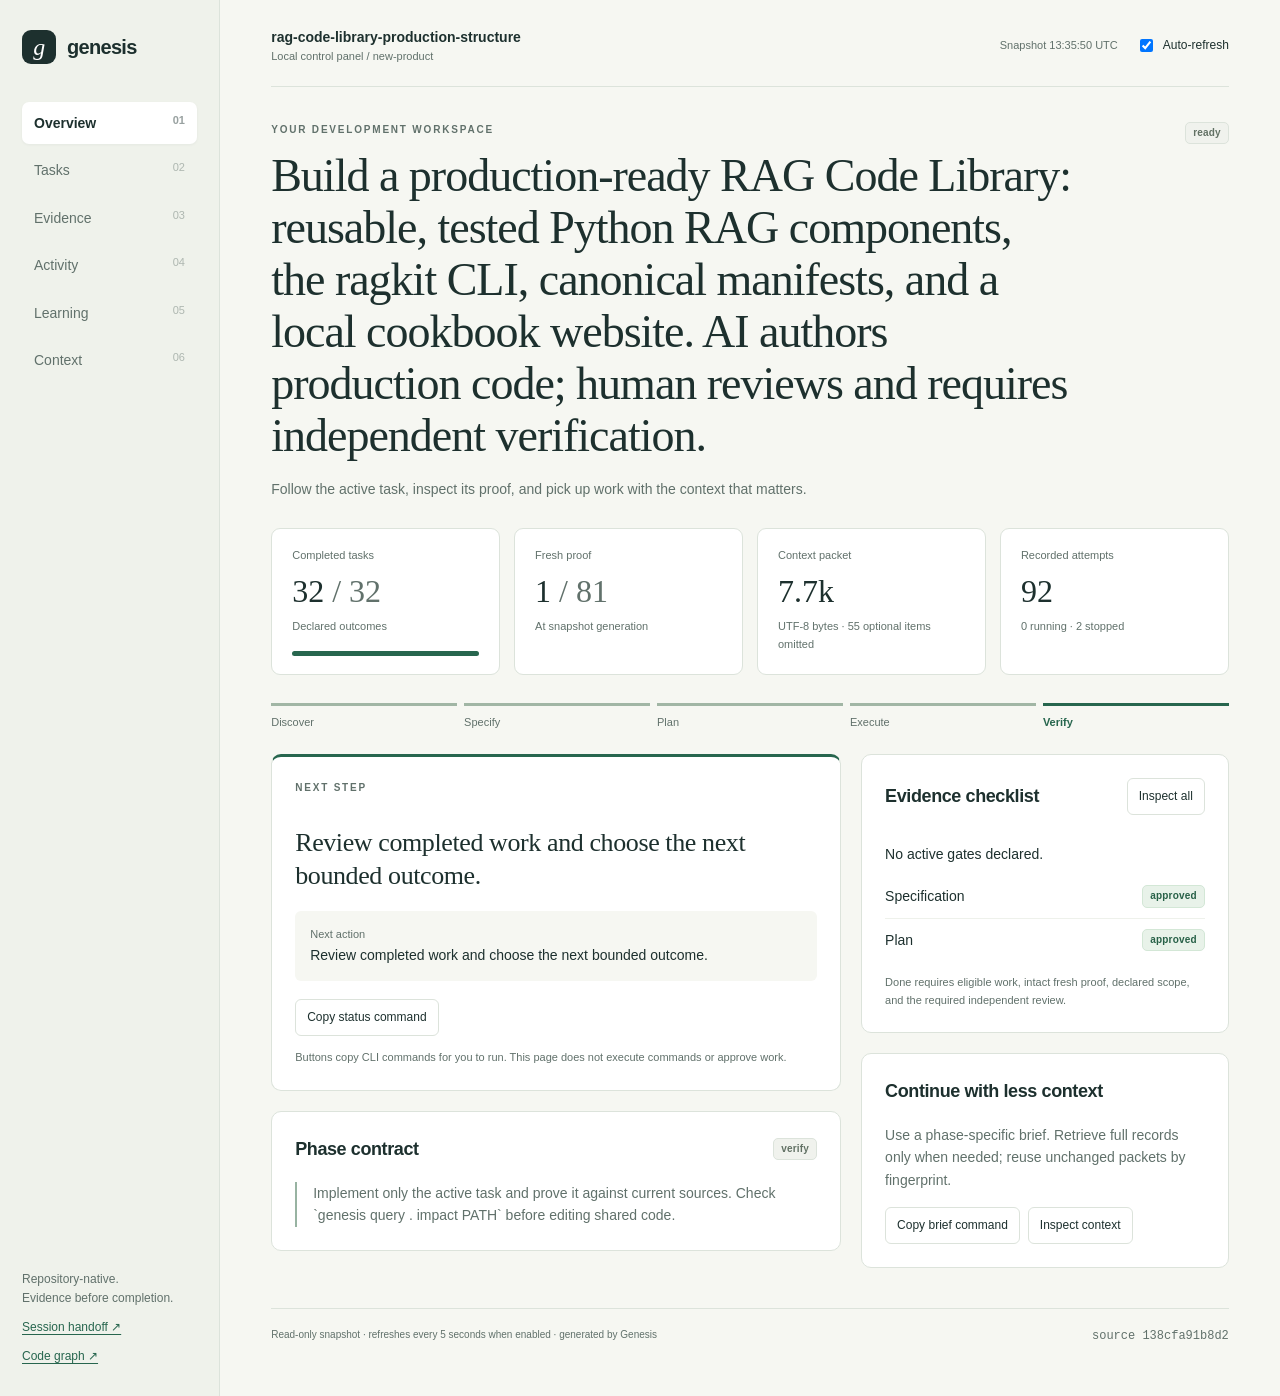
==== commit 0e22f12f: "genz second" ====
--- a/.genesis/dashboard.html
+++ b/.genesis/dashboard.html
@@ -3,14 +3,23 @@
 <style>
 :root{--ink:#1d302e;--muted:#61716b;--line:#dce3db;--paper:#f6f7f2;--white:#fff;--green:#27664e;--soft:#e6f0e7;--red:#a54a37}*{box-sizing:border-box}body{margin:0;background:var(--paper);color:var(--ink);font:14px/1.6 -apple-system,BlinkMacSystemFont,"Segoe UI",sans-serif}button,input,select{font:inherit}button,a,input,select,summary{outline-offset:4px}button:focus-visible,a:focus-visible,input:focus-visible,select:focus-visible,summary:focus-visible{outline:2px solid var(--green)}a{color:var(--green);text-underline-offset:3px}button{cursor:pointer}h1,h2,h3,p{margin:0}h1{font:500 clamp(29px,3.6vw,46px)/1.13 Georgia,serif;letter-spacing:-1px;max-width:800px}h2{font-size:18px;letter-spacing:-.4px}h3{font-size:14px}small,.muted{color:var(--muted)}small{display:block;font-size:11px}.mono,code{font:12px/1.6 ui-monospace,SFMono-Regular,Consolas,monospace;overflow-wrap:anywhere}.shell{display:grid;grid-template-columns:220px minmax(0,1fr);min-height:100vh}.sidebar{padding:30px 22px;border-right:1px solid var(--line);display:flex;flex-direction:column;gap:38px;background:#eff2eb}.brand{display:flex;align-items:center;gap:11px;font-size:20px;letter-spacing:-.7px;font-weight:650}.mark{display:grid;place-items:center;width:34px;height:34px;background:var(--ink);color:white;border-radius:9px;font:italic 24px Georgia,serif}.nav{display:grid;gap:5px}.nav button{background:none;border:0;text-align:left;color:var(--muted);padding:10px 12px;border-radius:7px;display:flex;justify-content:space-between}.nav button[aria-selected=true]{background:white;color:var(--ink);box-shadow:0 1px 3px #1d302e0c;font-weight:600}.nav em{font-style:normal;opacity:.45;font-size:11px}.sidebar-footer{margin-top:auto;font-size:12px;color:var(--muted)}.sidebar-footer a{display:block;margin-top:10px}.main{padding:26px clamp(20px,4vw,64px) 50px;width:100%}.topbar{display:flex;align-items:center;justify-content:space-between;gap:20px;border-bottom:1px solid var(--line);padding-bottom:20px;margin-bottom:35px}.project{font-weight:650}.topbar-right{display:flex;gap:18px;align-items:center;font-size:12px}.live{display:flex;gap:7px;align-items:center;white-space:nowrap}.eyebrow{text-transform:uppercase;letter-spacing:1.8px;font-size:10px;font-weight:700;color:var(--muted);margin-bottom:12px}.hero{display:flex;justify-content:space-between;gap:24px;align-items:start}.hero p{margin-top:16px;max-width:740px;color:var(--muted)}.badge{display:inline-block;white-space:nowrap;border:1px solid #dce3db;border-radius:5px;background:#f0f2ed;color:#627164;font-size:10px;font-weight:650;padding:2px 7px;letter-spacing:.2px}.badge.good{background:#e8f2e9;color:#286148;border-color:#d3e7d6}.badge.bad{background:#fbede7;color:#9c4631;border-color:#f1d6cc}.metrics{display:grid;grid-template-columns:repeat(4,1fr);gap:14px;margin:28px 0}.metric{padding:18px 20px;background:white;border:1px solid var(--line);border-radius:9px}.metric .value{font:32px/1.3 Georgia,serif;margin:6px 0}.metric .label{font-size:11px;color:var(--muted)}.workspace{display:grid;grid-template-columns:minmax(0,1.55fr) minmax(240px,1fr);gap:20px}.card{background:white;border:1px solid var(--line);border-radius:10px;padding:23px;margin-bottom:20px}.card-head{display:flex;justify-content:space-between;gap:12px;align-items:center;margin-bottom:18px}.focus{border-top:3px solid var(--green)}.focus h2{font:26px/1.3 Georgia,serif;margin:14px 0}.focus .next{padding:15px;background:var(--paper);border-radius:6px;margin:18px 0}.actions{display:flex;flex-wrap:wrap;gap:8px}.button{border:1px solid var(--line);border-radius:6px;padding:8px 11px;background:white;color:var(--ink);font-size:12px}.button:hover{background:var(--paper);border-color:#a7b9ac}.button.primary{background:var(--ink);color:white;border-color:var(--ink)}.fine{font-size:11px;color:var(--muted);margin-top:13px}.contract{padding-left:16px;border-left:2px solid #98b3a2;color:var(--muted)}.stages{display:flex;gap:7px;flex-wrap:wrap;padding:0;list-style:none;margin:10px 0 22px}.stages li{flex:1;min-width:85px;border-top:3px solid #e1e7df;padding-top:8px;font-size:11px;color:var(--muted)}.stages li.current{border-color:var(--green);color:var(--green);font-weight:700}.stages li.past{border-color:#a1b6a5}.status-list{list-style:none;padding:0;margin:0}.status-list li{display:flex;gap:10px;justify-content:space-between;border-bottom:1px solid #eef1eb;padding:10px 0}.status-list li:last-child{border:0}.progress{height:5px;background:var(--paper);border-radius:4px;overflow:hidden;margin-top:15px}.progress span{display:block;height:100%;background:var(--green)}.section-head{display:flex;justify-content:space-between;align-items:center;gap:20px;margin-bottom:22px}.section-head p{color:var(--muted);margin-top:5px}.table-wrap{overflow-x:auto}table{width:100%;border-collapse:collapse;font-size:12px}th{color:var(--muted);font-size:10px;text-transform:uppercase;letter-spacing:1px;font-weight:650}th,td{text-align:left;padding:14px 10px;border-bottom:1px solid #edf0e9;vertical-align:top}td:first-child,th:first-child{padding-left:0}td strong{font-weight:550}details{max-width:490px}summary{cursor:pointer;color:var(--green);font-size:11px;margin-top:7px}dl{display:grid;grid-template-columns:95px 1fr;gap:5px 12px;font-size:11px}dt{color:var(--muted)}dd{margin:0;overflow-wrap:anywhere}.gate-line{margin-bottom:5px;white-space:nowrap}.filters{display:flex;gap:10px;margin-bottom:15px}.filters input{flex:1;min-width:100px}.filters input,.filters select{padding:9px 12px;border:1px solid var(--line);background:white;border-radius:6px;color:var(--ink);font-size:12px}.timeline{list-style:none;padding:0;margin:0}.timeline li{display:flex;gap:14px;padding:16px 0;border-bottom:1px solid #edf0e9}.timeline p{color:var(--muted);font-size:12px;margin:4px 0}.timeline-dot{width:8px;height:8px;background:#a1afa4;border-radius:50%;margin-top:8px;flex:none}.timeline-dot.good{background:var(--green)}.timeline-dot.bad{background:var(--red)}.empty{text-align:center;padding:40px 15px;color:var(--muted)}.empty strong{color:var(--ink)}.empty p{margin-top:8px;max-width:430px;margin-inline:auto}.rule{padding:16px 0;border-bottom:1px solid var(--line)}.rule p{margin-top:8px}.rule small{margin-top:7px}pre{padding:15px;background:var(--paper);white-space:pre-wrap;overflow-wrap:anywhere;border-radius:7px;font-size:12px}.notice{border-left:3px solid #b89b62;background:#faf6eb;padding:12px 15px;margin:14px 0;font-size:12px}.bottom{display:flex;justify-content:space-between;gap:20px;border-top:1px solid var(--line);padding-top:18px;margin-top:20px;color:var(--muted);font-size:10px}.toast{position:fixed;bottom:24px;right:24px;background:var(--ink);color:white;border-radius:8px;padding:12px 20px;box-shadow:0 8px 25px #0002;max-width:90vw;z-index:2}.skip{position:absolute;left:240px;top:-60px;background:white;padding:8px;z-index:3}.skip:focus{top:5px}[hidden]{display:none!important}@media(max-width:1000px){.shell{grid-template-columns:170px minmax(0,1fr)}.sidebar{padding:25px 14px}.main{padding:24px}.workspace{grid-template-columns:1fr}.metrics{gap:8px}.metric{padding:14px}.metric .value{font-size:26px}}@media(max-width:680px){.shell{display:block}.sidebar{padding:15px;border-right:0;border-bottom:1px solid var(--line);gap:16px}.brand{font-size:17px}.nav{display:flex;overflow-x:auto;gap:3px}.nav button{gap:8px;white-space:nowrap;padding:8px}.nav em,.sidebar-footer{display:none}.main{padding:20px 16px}.topbar{margin-bottom:24px}.topbar-right small{display:none}.metrics{grid-template-columns:repeat(2,1fr)}.hero{display:block}.hero>.badge{margin-top:14px}.card{padding:18px}.bottom{display:block}.skip{left:10px}.filters{flex-wrap:wrap}}@media(prefers-reduced-motion:no-preference){.button,.nav button{transition:background .15s}}
 </style></head><body><a class="skip" href="#main">Skip to workspace</a><div class="shell"><aside class="sidebar"><div class="brand"><span class="mark" aria-hidden="true">g</span>genesis</div><nav class="nav" role="tablist" aria-label="Control panel sections"><button role="tab" id="tab-overview" aria-controls="overview" aria-selected="true" data-view="overview">Overview<em>01</em></button><button role="tab" id="tab-tasks" aria-controls="tasks" aria-selected="false" data-view="tasks">Tasks<em>02</em></button><button role="tab" id="tab-evidence" aria-controls="evidence" aria-selected="false" data-view="evidence">Evidence<em>03</em></button><button role="tab" id="tab-activity" aria-controls="activity" aria-selected="false" data-view="activity">Activity<em>04</em></button><button role="tab" id="tab-learning" aria-controls="learning" aria-selected="false" data-view="learning">Learning<em>05</em></button><button role="tab" id="tab-context" aria-controls="context" aria-selected="false" data-view="context">Context<em>06</em></button></nav><div class="sidebar-footer">Repository-native.<br>Evidence before completion.<a href="KICKOFF.md">Session handoff ↗</a><a href="index/graph.html">Code graph ↗</a></div></aside>
-<main class="main" id="main"><header class="topbar"><div><span class="project">rag-code-library-production-structure</span><small>Local control panel / new-product</small></div><div class="topbar-right"><small>Snapshot 13:29:14 UTC</small><label class="live"><input id="live" type="checkbox" checked>Auto-refresh</label></div></header>
+<main class="main" id="main"><header class="topbar"><div><span class="project">rag-code-library-production-structure</span><small>Local control panel / new-product</small></div><div class="topbar-right"><small>Snapshot 13:35:50 UTC</small><label class="live"><input id="live" type="checkbox" checked>Auto-refresh</label></div></header>
 <section id="overview" role="tabpanel" aria-labelledby="tab-overview"><div class="hero"><div><div class="eyebrow">Your development workspace</div><h1>Build a production-ready RAG Code Library: reusable, tested Python RAG components, the ragkit CLI, canonical manifests, and a local cookbook website. AI authors production code; human reviews and requires independent verification.</h1><p>Follow the active task, inspect its proof, and pick up work with the context that matters.</p></div><span class="badge neutral">ready</span></div>
 <div class="metrics"><div class="metric"><div class="label">Completed tasks</div><div class="value">32<span class="muted"> / 32</span></div><small>Declared outcomes</small><div class="progress" aria-label="32 of 32 tasks complete"><span style="width:100%"></span></div></div><div class="metric"><div class="label">Fresh proof</div><div class="value">1<span class="muted"> / 81</span></div><small>At snapshot generation</small></div><div class="metric"><div class="label">Context packet</div><div class="value">7.7k</div><small>UTF-8 bytes · 55 optional items omitted</small></div><div class="metric"><div class="label">Recorded attempts</div><div class="value">92</div><small>0 running · 2 stopped</small></div></div>
 <ol class="stages" aria-label="Workflow stages"><li class="past">Discover</li><li class="past">Specify</li><li class="past">Plan</li><li class="past">Execute</li><li class="current">Verify</li></ol>
 <div class="workspace"><div><article class="card focus"><div class="card-head"><div class="eyebrow">Next step</div></div><h2>Review completed work and choose the next bounded outcome.</h2><div class="next"><small>Next action</small>Review completed work and choose the next bounded outcome.</div><div class="actions"><button class="button copy" data-copy="genesis status &#39;C:\Users\91932\Downloads\rag-code-library-production-structure\rag-code-library-production-structure&#39;">Copy status command</button></div><p class="fine">Buttons copy CLI commands for you to run. This page does not execute commands or approve work.</p></article><article class="card"><div class="card-head"><h2>Phase contract</h2><span class="badge neutral">verify</span></div><p class="contract">Implement only the active task and prove it against current sources. Check `genesis query . impact PATH` before editing shared code.</p></article></div><div><article class="card"><div class="card-head"><h2>Evidence checklist</h2><button class="button" data-view="evidence">Inspect all</button></div><ul class="status-list"><li>No active gates declared.</li></ul><ul class="status-list"><li>Specification <span class="badge good">approved</span></li><li>Plan <span class="badge good">approved</span></li></ul><p class="fine">Done requires eligible work, intact fresh proof, declared scope, and the required independent review.</p></article><article class="card"><div class="card-head"><h2>Continue with less context</h2></div><p class="muted">Use a phase-specific brief. Retrieve full records only when needed; reuse unchanged packets by fingerprint.</p><div class="actions" style="margin-top:16px"><button class="button copy" data-copy="genesis brief &#39;C:\Users\91932\Downloads\rag-code-library-production-structure\rag-code-library-production-structure&#39;">Copy brief command</button><button class="button" data-view="context">Inspect context</button></div></article></div></div></section>
 <section id="tasks" role="tabpanel" aria-labelledby="tab-tasks"><div class="section-head"><div><div class="eyebrow">Work queue</div><h1>Tasks & outcomes</h1><p>Expand a task to inspect scope, requirements and its next action.</p></div></div><div class="card"><div class="filters"><input id="search" type="search" placeholder="Search tasks, outcomes or risk…" aria-label="Search tasks"><select id="state-filter" aria-label="Filter task state"><option value="all">All states</option><option>active</option><option>queued</option><option>done</option><option>paused</option><option>blocked</option><option>failed</option><option>rejected</option></select></div><div class="table-wrap"><table><thead><tr><th>ID</th><th>Outcome</th><th>State</th><th>Risk</th><th>Proof</th></tr></thead><tbody><tr data-task-state="done" data-search="spec-1 produce an approved, implementation-ready product specification medium"><td><span class="mono">SPEC-1</span></td><td><strong>Produce an approved, implementation-ready product specification</strong><details><summary>Task contract</summary><dl><dt>Next action</dt><dd>Interview the human, record durable context, and replace every placeholder in SPEC.md.</dd><dt>Scope</dt><dd>SPEC.md</dd><dt>Requirements</dt><dd>Not linked</dd><dt>Dependencies</dt><dd>None</dd><dt>Blocker</dt><dd>None</dd></dl></details></td><td><span class="badge good">done</span></td><td>medium</td><td><div class="gate-line">independent-review <span class="badge bad">stale</span></div></td></tr><tr data-task-state="done" data-search="t-01 installable package with ragkit entry point, explicit dependency declarations, and a valid lockfile medium"><td><span class="mono">T-01</span></td><td><strong>Installable package with ragkit entry point, explicit dependency declarations, and a valid lockfile</strong><details><summary>Task contract</summary><dl><dt>Next action</dt><dd>Regenerate uv.lock under the task-scoped U7 grant, then verify uv sync --frozen and ragkit --help</dd><dt>Scope</dt><dd>pyproject.toml, uv.lock, src/rag_code_library</dd><dt>Requirements</dt><dd>FR-1, FR-2, FR-3, NFR-4, NFR-10, NFR-11, AC-1</dd><dt>Dependencies</dt><dd>None</dd><dt>Blocker</dt><dd>None</dd></dl></details></td><td><span class="badge good">done</span></td><td>medium</td><td><div class="gate-line">sync <span class="badge bad">stale</span></div><div class="gate-line">help <span class="badge bad">stale</span></div><div class="gate-line">independent-review <span class="badge bad">stale</span></div></td></tr><tr data-task-state="done" data-search="t-02 manifest schema extended with required dependency, platform, service, install and lifecycle fields, and all 31 existing manifests migrated medium"><td><span class="mono">T-02</span></td><td><strong>Manifest schema extended with required dependency, platform, service, install and lifecycle fields, and all 31 existing manifests migrated</strong><details><summary>Task contract</summary><dl><dt>Next action</dt><dd>Extend the schema with required fields, then migrate all 31 manifests and validate</dd><dt>Scope</dt><dd>schemas, components</dd><dt>Requirements</dt><dd>FR-6, FR-10, FR-28, FR-29, FR-30, FR-35, AC-18</dd><dt>Dependencies</dt><dd>T-01</dd><dt>Blocker</dt><dd>None</dd></dl></details></td><td><span class="badge good">done</span></td><td>medium</td><td><div class="gate-line">validate <span class="badge bad">stale</span></div><div class="gate-line">independent-review <span class="badge bad">stale</span></div></td></tr><tr data-task-state="done" data-search="t-03 single path-safety boundary that rejects every hostile windows path with a typed error and zero writes high"><td><span class="mono">T-03</span></td><td><strong>Single path-safety boundary that rejects every hostile Windows path with a typed error and zero writes</strong><details><summary>Task contract</summary><dl><dt>Next action</dt><dd>Implement the single validated path-safety module and the real-filesystem hostile fixture suite</dd><dt>Scope</dt><dd>src/rag_code_library/security, tests/unit/test_path_safety.py, tests/fixtures/hostile_paths</dd><dt>Requirements</dt><dd>FR-17, FR-32, FR-33, FR-34, NFR-3, AC-11</dd><dt>Dependencies</dt><dd>T-01</dd><dt>Blocker</dt><dd>None</dd></dl></details></td><td><span class="badge good">done</span></td><td>high</td><td><div class="gate-line">hostile <span class="badge bad">stale</span></div><div class="gate-line">independent-review <span class="badge bad">stale</span></div></td></tr><tr data-task-state="done" data-search="t-04 core provider-neutral types and all seven component protocols defined once and reused by every area medium"><td><span class="mono">T-04</span></td><td><strong>Core provider-neutral types and all seven component protocols defined once and reused by every area</strong><details><summary>Task contract</summary><dl><dt>Next action</dt><dd>Implement core-types with Chunk, ScoredDocument, Context and the seven protocols</dd><dt>Scope</dt><dd>components/storage/core_types, tests/unit/test_protocols.py</dd><dt>Requirements</dt><dd>FR-5, FR-8</dd><dt>Dependencies</dt><dd>T-02</dd><dt>Blocker</dt><dd>None</dd></dl></details></td><td><span class="badge good">done</span></td><td>medium</td><td><div class="gate-line">protocols <span class="badge bad">stale</span></div><div class="gate-line">independent-review <span class="badge bad">stale</span></div></td></tr><tr data-task-state="done" data-search="t-05 registry loader, resolver and validator that discover manifests and report duplicates, missing files and schema violations actionably medium"><td><span class="mono">T-05</span></td><td><strong>Registry loader, resolver and validator that discover manifests and report duplicates, missing files and schema violations actionably</strong><details><summary>Task contract</summary><dl><dt>Next action</dt><dd>Implement the registry loader, resolver, and a REAL scripts/validate_components.py (currently a stub) so AC-18 holds</dd><dt>Scope</dt><dd>src/rag_code_library/registry, scripts/validate_components.py, tests/unit/test_registry.py</dd><dt>Requirements</dt><dd>FR-11, FR-12, FR-24, NFR-6, AC-5</dd><dt>Dependencies</dt><dd>T-04</dd><dt>Blocker</dt><dd>None</dd></dl></details></td><td><span class="badge good">done</span></td><td>medium</td><td><div class="gate-line">registry <span class="badge bad">stale</span></div><div class="gate-line">validate <span class="badge bad">stale</span></div><div class="gate-line">independent-review <span class="badge bad">stale</span></div></td></tr><tr data-task-state="done" data-search="t-06 five chunking components implemented with enforced overlap semantics and typed errors low"><td><span class="mono">T-06</span></td><td><strong>Five chunking components implemented with enforced overlap semantics and typed errors</strong><details><summary>Task contract</summary><dl><dt>Next action</dt><dd>Implement the five chunking components with README, example and tests each</dd><dt>Scope</dt><dd>components/chunking, tests/unit/test_chunking.py</dd><dt>Requirements</dt><dd>FR-4, FR-7, AC-4</dd><dt>Dependencies</dt><dd>T-05</dd><dt>Blocker</dt><dd>None</dd></dl></details></td><td><span class="badge good">done</span></td><td>low</td><td><div class="gate-line">chunking <span class="badge bad">stale</span></div></td></tr><tr data-task-state="done" data-search="t-07 four embedding components with protocol conformance, batching, and a guarded importerror naming the missing package low"><td><span class="mono">T-07</span></td><td><strong>Four embedding components with protocol conformance, batching, and a guarded ImportError naming the missing package</strong><details><summary>Task contract</summary><dl><dt>Next action</dt><dd>Implement the four embedding components with mocked remote calls</dd><dt>Scope</dt><dd>components/embeddings, tests/unit/test_embeddings.py</dd><dt>Requirements</dt><dd>FR-4, FR-3, AC-4</dd><dt>Dependencies</dt><dd>T-05</dd><dt>Blocker</dt><dd>None</dd></dl></details></td><td><span class="badge good">done</span></td><td>low</td><td><div class="gate-line">embeddings <span class="badge bad">stale</span></div></td></tr><tr data-task-state="done" data-search="t-08 document store, vector-store protocol and storage adapters with conformance tests low"><td><span class="mono">T-08</span></td><td><strong>Document store, vector-store protocol and storage adapters with conformance tests</strong><details><summary>Task contract</summary><dl><dt>Next action</dt><dd>Implement document store, vector store protocol and adapters</dd><dt>Scope</dt><dd>components/storage, tests/unit/test_storage.py</dd><dt>Requirements</dt><dd>FR-4, AC-4</dd><dt>Dependencies</dt><dd>T-05</dd><dt>Blocker</dt><dd>None</dd></dl></details></td><td><span class="badge good">done</span></td><td>low</td><td><div class="gate-line">storage <span class="badge bad">stale</span></div></td></tr><tr data-task-state="done" data-search="t-09a five retrieval components: dense, sparse, hybrid, metadata filter and result normalizer low"><td><span class="mono">T-09a</span></td><td><strong>Five retrieval components: dense, sparse, hybrid, metadata filter and result normalizer</strong><details><summary>Task contract</summary><dl><dt>Next action</dt><dd>Implement the five retrieval components</dd><dt>Scope</dt><dd>components/retrieval, tests/unit/test_retrieval.py</dd><dt>Requirements</dt><dd>FR-4, AC-4</dd><dt>Dependencies</dt><dd>T-08</dd><dt>Blocker</dt><dd>None</dd></dl></details></td><td><span class="badge good">done</span></td><td>low</td><td><div class="gate-line">retrieval <span class="badge bad">stale</span></div></td></tr><tr data-task-state="done" data-search="t-09b two reranking components: cross-encoder and deterministic relevance ranking low"><td><span class="mono">T-09b</span></td><td><strong>Two reranking components: cross-encoder and deterministic relevance ranking</strong><details><summary>Task contract</summary><dl><dt>Next action</dt><dd>Implement the two reranking components</dd><dt>Scope</dt><dd>components/reranking, tests/unit/test_reranking.py</dd><dt>Requirements</dt><dd>FR-4, AC-4</dd><dt>Dependencies</dt><dd>T-08</dd><dt>Blocker</dt><dd>None</dd></dl></details></td><td><span class="badge good">done</span></td><td>low</td><td><div class="gate-line">reranking <span class="badge bad">stale</span></div></td></tr><tr data-task-state="done" data-search="t-09c three context components: token budget, context selector and citation formatter low"><td><span class="mono">T-09c</span></td><td><strong>Three context components: token budget, context selector and citation formatter</strong><details><summary>Task contract</summary><dl><dt>Next action</dt><dd>Implement the three context components</dd><dt>Scope</dt><dd>components/context, tests/unit/test_context.py</dd><dt>Requirements</dt><dd>FR-4, AC-4</dd><dt>Dependencies</dt><dd>T-08</dd><dt>Blocker</dt><dd>None</dd></dl></details></td><td><span class="badge good">done</span></td><td>low</td><td><div class="gate-line">context <span class="badge bad">stale</span></div></td></tr><tr data-task-state="done" data-search="t-09d two generation components: prompt builder and grounded-answer contract, both network-free low"><td><span class="mono">T-09d</span></td><td><strong>Two generation components: prompt builder and grounded-answer contract, both network-free</strong><details><summary>Task contract</summary><dl><dt>Next action</dt><dd>Implement prompt-builder and grounded-answer-contract with no provider clients</dd><dt>Scope</dt><dd>components/generation, tests/unit/test_generation.py</dd><dt>Requirements</dt><dd>FR-4, AC-4</dd><dt>Dependencies</dt><dd>T-08</dd><dt>Blocker</dt><dd>None</dd></dl></details></td><td><span class="badge good">done</span></td><td>low</td><td><div class="gate-line">generation <span class="badge bad">stale</span></div></td></tr><tr data-task-state="done" data-search="t-09e three security components: input validation, metadata validation and retrieved-content safety high"><td><span class="mono">T-09e</span></td><td><strong>Three security components: input validation, metadata validation and retrieved-content safety</strong><details><summary>Task contract</summary><dl><dt>Next action</dt><dd>Implement the three security components with hostile-fixture tests</dd><dt>Scope</dt><dd>components/security, tests/unit/test_security_components.py</dd><dt>Requirements</dt><dd>FR-4, AC-4</dd><dt>Dependencies</dt><dd>T-08</dd><dt>Blocker</dt><dd>None</dd></dl></details></td><td><span class="badge good">done</span></td><td>high</td><td><div class="gate-line">security <span class="badge bad">stale</span></div><div class="gate-line">independent-review <span class="badge bad">stale</span></div></td></tr><tr data-task-state="done" data-search="t-09f three ingestion components: text normalizer and two selectable pdf extraction sub-components low"><td><span class="mono">T-09f</span></td><td><strong>Three ingestion components: text normalizer and two selectable PDF extraction sub-components</strong><details><summary>Task contract</summary><dl><dt>Next action</dt><dd>Implement text-normalizer and the pymupdf and ocr PDF extraction sub-components</dd><dt>Scope</dt><dd>components/ingestion, tests/unit/test_ingestion.py</dd><dt>Requirements</dt><dd>FR-4, FR-6, AC-4</dd><dt>Dependencies</dt><dd>T-08</dd><dt>Blocker</dt><dd>None</dd></dl></details></td><td><span class="badge good">done</span></td><td>low</td><td><div class="gate-line">ingestion <span class="badge bad">stale</span></div></td></tr><tr data-task-state="done" data-search="t-09g three evaluation components: retrieval metrics, answer metrics and evaluation dataset with regression support low"><td><span class="mono">T-09g</span></td><td><strong>Three evaluation components: retrieval metrics, answer metrics and evaluation dataset with regression support</strong><details><summary>Task contract</summary><dl><dt>Next action</dt><dd>Implement retrieval-metrics, answer-metrics and evaluation-dataset</dd><dt>Scope</dt><dd>components/evaluation, tests/unit/test_evaluation.py</dd><dt>Requirements</dt><dd>FR-4, FR-9, AC-4</dd><dt>Dependencies</dt><dd>T-08</dd><dt>Blocker</dt><dd>None</dd></dl></details></td><td><span class="badge good">done</span></td><td>low</td><td><div class="gate-line">evaluation <span class="badge bad">stale</span></div></td></tr><tr data-task-state="done" data-search="t-10 ragkit list and ragkit info reading the canonical registry with actionable errors low"><td><span class="mono">T-10</span></td><td><strong>ragkit list and ragkit info reading the canonical registry with actionable errors</strong><details><summary>Task contract</summary><dl><dt>Next action</dt><dd>Implement ragkit list and ragkit info against the registry</dd><dt>Scope</dt><dd>src/rag_code_library/cli.py, tests/integration/test_cli_list.py</dd><dt>Requirements</dt><dd>FR-13, FR-14, FR-35, NFR-7, AC-7, AC-8</dd><dt>Dependencies</dt><dd>T-05</dd><dt>Blocker</dt><dd>None</dd></dl></details></td><td><span class="badge good">done</span></td><td>low</td><td><div class="gate-line">clilist <span class="badge bad">stale</span></div></td></tr><tr data-task-state="done" data-search="t-11 ragkit add with transitive dependency resolution, dry-run parity, conflict handling, force semantics and partial-failure reporting high"><td><span class="mono">T-11</span></td><td><strong>ragkit add with transitive dependency resolution, dry-run parity, conflict handling, force semantics and partial-failure reporting</strong><details><summary>Task contract</summary><dl><dt>Next action</dt><dd>Implement the generator, project detection and the add command with transitive resolution</dd><dt>Scope</dt><dd>src/rag_code_library/generator, src/rag_code_library/project, src/rag_code_library/cli.py, scripts/verify_generated_code.py, tests/integration</dd><dt>Requirements</dt><dd>FR-15, FR-16, FR-18, FR-19, FR-25, FR-31, AC-9, AC-10, AC-12</dd><dt>Dependencies</dt><dd>T-03, T-10</dd><dt>Blocker</dt><dd>None</dd></dl></details></td><td><span class="badge good">done</span></td><td>high</td><td><div class="gate-line">add <span class="badge bad">stale</span></div><div class="gate-line">dryrun <span class="badge bad">stale</span></div><div class="gate-line">verify <span class="badge bad">stale</span></div><div class="gate-line">independent-review <span class="badge bad">stale</span></div></td></tr><tr data-task-state="done" data-search="t-12 deterministic cookbook generator and a complete local static website driven by canonical manifests low"><td><span class="mono">T-12</span></td><td><strong>Deterministic cookbook generator and a complete local static website driven by canonical manifests</strong><details><summary>Task contract</summary><dl><dt>Next action</dt><dd>Implement the deterministic generator, regenerate data.js, and complete the website features</dd><dt>Scope</dt><dd>scripts/build_cookbook.py, scripts/check_cookbook_counts.py, cookbook</dd><dt>Requirements</dt><dd>FR-20, FR-21, FR-22, FR-23, NFR-6, AC-6, AC-15</dd><dt>Dependencies</dt><dd>T-06, T-07, T-08, T-09a, T-09b, T-09c, T-09d, T-09e, T-09f, T-09g, T-11</dd><dt>Blocker</dt><dd>None</dd></dl></details></td><td><span class="badge good">done</span></td><td>low</td><td><div class="gate-line">build <span class="badge bad">stale</span></div><div class="gate-line">counts <span class="badge bad">stale</span></div></td></tr><tr data-task-state="done" data-search="t-13 hostile manifest fixture suite rejecting every malformed manifest with a field-named reason low"><td><span class="mono">T-13</span></td><td><strong>Hostile manifest fixture suite rejecting every malformed manifest with a field-named reason</strong><details><summary>Task contract</summary><dl><dt>Next action</dt><dd>Write the hostile manifest fixtures and the validation test module</dd><dt>Scope</dt><dd>tests/fixtures/invalid_manifests, tests/unit/test_manifest_validation.py</dd><dt>Requirements</dt><dd>AC-13</dd><dt>Dependencies</dt><dd>T-02</dd><dt>Blocker</dt><dd>None</dd></dl></details></td><td><span class="badge good">done</span></td><td>low</td><td><div class="gate-line">fixtures <span class="badge bad">stale</span></div></td></tr><tr data-task-state="done" data-search="t-16 three ingestion components: a file type validator that refuses a file by its content rather than its extension, a document identity resolver that separates file identity from content identity and versions a modified document, and a metadata enricher that adds declared provenance without inventing it low"><td><span class="mono">T-16</span></td><td><strong>Three ingestion components: a file type validator that refuses a file by its content rather than its extension, a document identity resolver that separates file identity from content identity and versions a modified document, and a metadata enricher that adds declared provenance without inventing it</strong><details><summary>Task contract</summary><dl><dt>Next action</dt><dd>Run the task pre-flight.</dd><dt>Scope</dt><dd>Not bounded</dd><dt>Requirements</dt><dd>AC-4, AC-13, FR-3</dd><dt>Dependencies</dt><dd>None</dd><dt>Blocker</dt><dd>None</dd></dl></details></td><td><span class="badge good">done</span></td><td>low</td><td><div class="gate-line">component-tests <span class="badge bad">stale</span></div><div class="gate-line">validate <span class="badge bad">stale</span></div></td></tr><tr data-task-state="done" data-search="t-14 readme and docs describing only shipped behavior, with every documented command executed and checked low"><td><span class="mono">T-14</span></td><td><strong>README and docs describing only shipped behavior, with every documented command executed and checked</strong><details><summary>Task contract</summary><dl><dt>Next action</dt><dd>Write README and docs, then the documented-command checker</dd><dt>Scope</dt><dd>README.md, docs, scripts/check_documented_commands.py</dd><dt>Requirements</dt><dd>FR-26, FR-27, NFR-8, AC-16</dd><dt>Dependencies</dt><dd>T-12</dd><dt>Blocker</dt><dd>scope-violation; inspect attempt 1ce8932c-160f-4634-b201-c7de6301859c before retrying</dd></dl></details></td><td><span class="badge good">done</span></td><td>low</td><td><div class="gate-line">doccmds <span class="badge bad">stale</span></div></td></tr><tr data-task-state="done" data-search="t-15 final verification sweep proving every acceptance criterion with real per-interpreter evidence medium"><td><span class="mono">T-15</span></td><td><strong>Final verification sweep proving every acceptance criterion with real per-interpreter evidence</strong><details><summary>Task contract</summary><dl><dt>Next action</dt><dd>Run the full sweep on both interpreters and record per-interpreter evidence</dd><dt>Scope</dt><dd>scripts/validate_dependencies.py, scripts/check_no_secrets.py, scripts/check_deferred_surface.py</dd><dt>Requirements</dt><dd>NFR-1, NFR-2, NFR-5, NFR-9, NFR-12, NFR-13, AC-2, AC-3, AC-14, AC-17, AC-19, AC-20</dd><dt>Dependencies</dt><dd>T-01, T-02, T-03, T-04, T-05, T-06, T-07, T-08, T-09a, T-09b, T-09c, T-09d, T-09e, T-09f, T-09g, T-10, T-11, T-12, T-13, T-14</dd><dt>Blocker</dt><dd>None</dd></dl></details></td><td><span class="badge good">done</span></td><td>medium</td><td><div class="gate-line">full <span class="badge bad">stale</span></div><div class="gate-line">py312 <span class="badge bad">stale</span></div><div class="gate-line">deps <span class="badge bad">stale</span></div><div class="gate-line">secrets <span class="badge bad">stale</span></div><div class="gate-line">deferred <span class="badge bad">stale</span></div><div class="gate-line">independent-review <span class="badge bad">stale</span></div></td></tr><tr data-task-state="done" data-search="v2-t01 ship a document-discovery component that scans a configured source root and reports added, modified and deleted files low"><td><span class="mono">V2-T01</span></td><td><strong>Ship a document-discovery component that scans a configured source root and reports added, modified and deleted files</strong><details><summary>Task contract</summary><dl><dt>Next action</dt><dd>Pre-flight, then implement with manifest, README, example.py and tests covering success and failure paths.</dd><dt>Scope</dt><dd>components/ingestion/document_discovery, cookbook/data.js</dd><dt>Requirements</dt><dd>FR-36, FR-37, AC-23</dd><dt>Dependencies</dt><dd>None</dd><dt>Blocker</dt><dd>None</dd></dl></details></td><td><span class="badge good">done</span></td><td>low</td><td><div class="gate-line">component-tests <span class="badge bad">stale</span></div><div class="gate-line">validate <span class="badge bad">stale</span></div><div class="gate-line">cookbook <span class="badge bad">stale</span></div></td></tr><tr data-task-state="done" data-search="v2-t02 ship a document-loader component with one extraction-result shape and content-detected adapters for pdf, markdown, plain text and html low"><td><span class="mono">V2-T02</span></td><td><strong>Ship a document-loader component with one extraction-result shape and content-detected adapters for PDF, Markdown, plain text and HTML</strong><details><summary>Task contract</summary><dl><dt>Next action</dt><dd>Pre-flight. Adapters must be selected by detected content, not filename extension, and must not import each other.</dd><dt>Scope</dt><dd>components/ingestion/document_loader, cookbook/data.js</dd><dt>Requirements</dt><dd>FR-38, FR-39, FR-40</dd><dt>Dependencies</dt><dd>None</dd><dt>Blocker</dt><dd>None</dd></dl></details></td><td><span class="badge good">done</span></td><td>low</td><td><div class="gate-line">component-tests <span class="badge bad">stale</span></div><div class="gate-line">validate <span class="badge bad">stale</span></div><div class="gate-line">cookbook <span class="badge bad">stale</span></div></td></tr><tr data-task-state="done" data-search="v2-t03 ship a chunk-validator component carrying rule id, severity and reason, with an explicit reject, repair or quarantine policy low"><td><span class="mono">V2-T03</span></td><td><strong>Ship a chunk-validator component carrying rule id, severity and reason, with an explicit reject, repair or quarantine policy</strong><details><summary>Task contract</summary><dl><dt>Next action</dt><dd>Pre-flight. A whitespace-only chunk must be detectable, which the current chunkers do not flag.</dd><dt>Scope</dt><dd>components/chunking/chunk_validator, cookbook/data.js</dd><dt>Requirements</dt><dd>FR-41, FR-42</dd><dt>Dependencies</dt><dd>None</dd><dt>Blocker</dt><dd>None</dd></dl></details></td><td><span class="badge good">done</span></td><td>low</td><td><div class="gate-line">component-tests <span class="badge bad">stale</span></div><div class="gate-line">validate <span class="badge bad">stale</span></div><div class="gate-line">cookbook <span class="badge bad">stale</span></div></td></tr><tr data-task-state="done" data-search="v2-t04 ship a chunk-deduplicator with deterministic content hashing, preserved provenance, and fingerprint-gated embedding reuse low"><td><span class="mono">V2-T04</span></td><td><strong>Ship a chunk-deduplicator with deterministic content hashing, preserved provenance, and fingerprint-gated embedding reuse</strong><details><summary>Task contract</summary><dl><dt>Next action</dt><dd>Pre-flight. Near-duplicate similarity matching is explicitly out of scope and must not be claimed.</dd><dt>Scope</dt><dd>components/chunking/chunk_deduplicator, cookbook/data.js</dd><dt>Requirements</dt><dd>FR-43, FR-44, AC-24</dd><dt>Dependencies</dt><dd>None</dd><dt>Blocker</dt><dd>None</dd></dl></details></td><td><span class="badge good">done</span></td><td>low</td><td><div class="gate-line">component-tests <span class="badge bad">stale</span></div><div class="gate-line">validate <span class="badge bad">stale</span></div><div class="gate-line">cookbook <span class="badge bad">stale</span></div></td></tr><tr data-task-state="done" data-search="v2-t05 give the document store a working backend with bounded batch upserts that preserve chunk provenance through to storage medium"><td><span class="mono">V2-T05</span></td><td><strong>Give the document store a working backend with bounded batch upserts that preserve chunk provenance through to storage</strong><details><summary>Task contract</summary><dl><dt>Next action</dt><dd>Pre-flight and check genesis query . impact on each storage file first. Nothing currently calls document-store put(); that is the gap.</dd><dt>Scope</dt><dd>components/storage, tests/unit/test_storage.py, cookbook/data.js</dd><dt>Requirements</dt><dd>FR-45, FR-46, FR-47, FR-48, AC-26</dd><dt>Dependencies</dt><dd>None</dd><dt>Blocker</dt><dd>None</dd></dl></details></td><td><span class="badge good">done</span></td><td>medium</td><td><div class="gate-line">storage-tests <span class="badge bad">stale</span></div><div class="gate-line">unit-storage <span class="badge bad">stale</span></div><div class="gate-line">cookbook <span class="badge bad">stale</span></div><div class="gate-line">independent-review <span class="badge bad">stale</span></div></td></tr><tr data-task-state="done" data-search="v2-t06 ship an index-verifier component that proves retrieval works rather than that writes succeeded low"><td><span class="mono">V2-T06</span></td><td><strong>Ship an index-verifier component that proves retrieval works rather than that writes succeeded</strong><details><summary>Task contract</summary><dl><dt>Next action</dt><dd>Pre-flight. Faiss count() can include stale rows, so a count match alone is not verification.</dd><dt>Scope</dt><dd>components/storage/index_verifier, cookbook/data.js</dd><dt>Requirements</dt><dd>FR-49, FR-50, AC-27</dd><dt>Dependencies</dt><dd>V2-T05</dd><dt>Blocker</dt><dd>None</dd></dl></details></td><td><span class="badge good">done</span></td><td>low</td><td><div class="gate-line">component-tests <span class="badge bad">stale</span></div><div class="gate-line">validate <span class="badge bad">stale</span></div><div class="gate-line">cookbook <span class="badge bad">stale</span></div></td></tr><tr data-task-state="done" data-search="v2-t07 close three v1 partials that block v2: the normalization documentation mismatch, unprotected system metadata, and unread retry configuration medium"><td><span class="mono">V2-T07</span></td><td><strong>Close three v1 partials that block V2: the normalization documentation mismatch, unprotected system metadata, and unread retry configuration</strong><details><summary>Task contract</summary><dl><dt>Next action</dt><dd>Pre-flight. This changes documented v1 behavior, so record a decision per NFR-17 and land each test in the same task. Retry belongs in the orchestration layer, not inside components.</dd><dt>Scope</dt><dd>components/ingestion/text_normalizer, components/ingestion/metadata_enricher, components/config, components/embeddings, tests/unit/test_ingestion.py, tests/unit/test_embeddings.py, cookbook/data.js</dd><dt>Requirements</dt><dd>FR-55, FR-56, FR-57, AC-25, NFR-17</dd><dt>Dependencies</dt><dd>None</dd><dt>Blocker</dt><dd>None</dd></dl></details></td><td><span class="badge good">done</span></td><td>medium</td><td><div class="gate-line">normalizer <span class="badge bad">stale</span></div><div class="gate-line">metadata <span class="badge bad">stale</span></div><div class="gate-line">retry-config <span class="badge bad">stale</span></div><div class="gate-line">embeddings <span class="badge bad">stale</span></div><div class="gate-line">unit-areas <span class="badge bad">stale</span></div><div class="gate-line">cookbook <span class="badge bad">stale</span></div><div class="gate-line">independent-review <span class="badge bad">stale</span></div></td></tr><tr data-task-state="done" data-search="v2-t08 add the orchestration layer and a ragkit ingest command that run the pipeline with stages injected as callables medium"><td><span class="mono">V2-T08</span></td><td><strong>Add the orchestration layer and a ragkit ingest command that run the pipeline with stages injected as callables</strong><details><summary>Task contract</summary><dl><dt>Next action</dt><dd>Pre-flight and check genesis query . impact on src/rag_code_library/cli.py first. The pipeline must statically import NO component module; components/config exists for exactly this layer.</dd><dt>Scope</dt><dd>src/rag_code_library, tests/unit/test_pipeline.py</dd><dt>Requirements</dt><dd>FR-51, FR-52, FR-53, FR-54, NFR-14, NFR-15, NFR-16</dd><dt>Dependencies</dt><dd>V2-T01, V2-T02, V2-T03, V2-T04, V2-T05, V2-T06, V2-T07</dd><dt>Blocker</dt><dd>None</dd></dl></details></td><td><span class="badge good">done</span></td><td>medium</td><td><div class="gate-line">pipeline-tests <span class="badge bad">stale</span></div><div class="gate-line">cli-tests <span class="badge bad">stale</span></div><div class="gate-line">deps <span class="badge bad">stale</span></div><div class="gate-line">no-secrets <span class="badge bad">stale</span></div><div class="gate-line">deferred <span class="badge bad">stale</span></div><div class="gate-line">independent-review <span class="badge bad">stale</span></div></td></tr><tr data-task-state="done" data-search="v2-t09 prove the v2 spine end to end and re-verify every v1 verification script over the enlarged tree medium"><td><span class="mono">V2-T09</span></td><td><strong>Prove the V2 spine end to end and re-verify every v1 verification script over the enlarged tree</strong><details><summary>Task contract</summary><dl><dt>Next action</dt><dd>Pre-flight. Every fenced command added to README.md or docs must actually run, or be listed with a manual-check reason.</dd><dt>Scope</dt><dd>tests/integration, docs, README.md, scripts</dd><dt>Requirements</dt><dd>AC-21, AC-22, AC-23, AC-28, AC-29, AC-30, AC-31, NFR-17</dd><dt>Dependencies</dt><dd>V2-T01, V2-T02, V2-T03, V2-T04, V2-T05, V2-T06, V2-T07, V2-T08</dd><dt>Blocker</dt><dd>None</dd></dl></details></td><td><span class="badge good">done</span></td><td>medium</td><td><div class="gate-line">e2e <span class="badge bad">stale</span></div><div class="gate-line">documented-commands <span class="badge bad">stale</span></div><div class="gate-line">deps <span class="badge bad">stale</span></div><div class="gate-line">no-secrets <span class="badge bad">stale</span></div><div class="gate-line">deferred <span class="badge bad">stale</span></div><div class="gate-line">full-suite <span class="badge bad">stale</span></div><div class="gate-line">independent-review <span class="badge bad">stale</span></div></td></tr><tr data-task-state="done" data-search="v2-t10 publish the v2 completion report classifying all twenty v2.md steps with file and line evidence low"><td><span class="mono">V2-T10</span></td><td><strong>Publish the V2 completion report classifying all twenty v2.md steps with file and line evidence</strong><details><summary>Task contract</summary><dl><dt>Next action</dt><dd>Pre-flight. Do not use fenced shell blocks in the report; check_documented_commands executes them. The test must fail if any of the twenty steps is missing or claimed complete without evidence.</dd><dt>Scope</dt><dd>docs/v2-report.md, tests/unit/test_v2_report.py</dd><dt>Requirements</dt><dd>AC-32, NFR-18</dd><dt>Dependencies</dt><dd>V2-T09</dd><dt>Blocker</dt><dd>None</dd></dl></details></td><td><span class="badge good">done</span></td><td>low</td><td><div class="gate-line">report-tests <span class="badge good">pass</span></div></td></tr></tbody></table></div><div id="no-matches" hidden><div class="empty"><strong>No matching tasks</strong><p>Change the search or state filter.</p></div></div></div></section>
 <section id="evidence" role="tabpanel" aria-labelledby="tab-evidence"><div class="section-head"><div><div class="eyebrow">Completion contract</div><h1>Proof you can inspect</h1><p>Evidence binds an observation to source, configuration and environment.</p></div></div><div class="card"><p class="contract">Active task + completed dependencies + declared scope + fresh mandatory gates + required independent review.</p><div class="table-wrap"><table><thead><tr><th>Task</th><th>Gate</th><th>Freshness</th><th>Evidence</th><th>Source</th></tr></thead><tbody><tr><td class="mono">SPEC-1</td><td>independent-review<small>review</small></td><td><span class="badge bad">stale</span></td><td><span class="muted">No receipt</span></td><td><code>fb881fe34867</code></td></tr><tr><td class="mono">T-01</td><td>sync<small>command</small></td><td><span class="badge bad">stale</span></td><td><a href="evidence/T-01-sync-b4f65057-8cd4-4495-b3d4-5a84b9cd8519.json" target="_blank" rel="noopener">Open receipt ↗</a></td><td><code>e069f73951ab</code></td></tr><tr><td class="mono">T-01</td><td>help<small>command</small></td><td><span class="badge bad">stale</span></td><td><a href="evidence/T-01-help-a84906f6-b1b3-46d1-801d-df614da775a2.json" target="_blank" rel="noopener">Open receipt ↗</a></td><td><code>e069f73951ab</code></td></tr><tr><td class="mono">T-01</td><td>independent-review<small>review</small></td><td><span class="badge bad">stale</span></td><td><a href="evidence/T-01-independent-review-c654e63c-ab64-4ef5-95d3-836af2f20543.json" target="_blank" rel="noopener">Open receipt ↗</a></td><td><code>e069f73951ab</code></td></tr><tr><td class="mono">T-02</td><td>validate<small>command</small></td><td><span class="badge bad">stale</span></td><td><a href="evidence/T-02-validate-077ece86-df56-4ce3-8273-a59fd880404f.json" target="_blank" rel="noopener">Open receipt ↗</a></td><td><code>faeae08fcd6c</code></td></tr><tr><td class="mono">T-02</td><td>independent-review<small>review</small></td><td><span class="badge bad">stale</span></td><td><a href="evidence/T-02-independent-review-ee06141d-199b-4e0b-9554-d33490c1d5d5.json" target="_blank" rel="noopener">Open receipt ↗</a></td><td><code>faeae08fcd6c</code></td></tr><tr><td class="mono">T-03</td><td>hostile<small>command</small></td><td><span class="badge bad">stale</span></td><td><a href="evidence/T-03-hostile-fc252405-4064-43d4-a8ad-49c68403e5bc.json" target="_blank" rel="noopener">Open receipt ↗</a></td><td><code>ddfdefbb4a63</code></td></tr><tr><td class="mono">T-03</td><td>independent-review<small>review</small></td><td><span class="badge bad">stale</span></td><td><a href="evidence/T-03-independent-review-e6109b4e-d030-4166-8e0d-82a878fcd5ef.json" target="_blank" rel="noopener">Open receipt ↗</a></td><td><code>ddfdefbb4a63</code></td></tr><tr><td class="mono">T-04</td><td>protocols<small>command</small></td><td><span class="badge bad">stale</span></td><td><a href="evidence/T-04-protocols-52fbd793-3139-4ff5-b7f0-48ee3395d480.json" target="_blank" rel="noopener">Open receipt ↗</a></td><td><code>ef09fc6cc991</code></td></tr><tr><td class="mono">T-04</td><td>independent-review<small>review</small></td><td><span class="badge bad">stale</span></td><td><a href="evidence/T-04-independent-review-0849074e-74c5-4389-913d-0a8a09ce78e1.json" target="_blank" rel="noopener">Open receipt ↗</a></td><td><code>ef09fc6cc991</code></td></tr><tr><td class="mono">T-05</td><td>registry<small>command</small></td><td><span class="badge bad">stale</span></td><td><a href="evidence/T-05-registry-bde47bfa-1fca-4546-a410-8942893436c3.json" target="_blank" rel="noopener">Open receipt ↗</a></td><td><code>e4df1ccede9e</code></td></tr><tr><td class="mono">T-05</td><td>validate<small>command</small></td><td><span class="badge bad">stale</span></td><td><a href="evidence/T-05-validate-d76738fb-6e48-4144-bbdf-b99098ed2394.json" target="_blank" rel="noopener">Open receipt ↗</a></td><td><code>e4df1ccede9e</code></td></tr><tr><td class="mono">T-05</td><td>independent-review<small>review</small></td><td><span class="badge bad">stale</span></td><td><a href="evidence/T-05-independent-review-41017c49-4442-4a89-bb64-06eed8e26079.json" target="_blank" rel="noopener">Open receipt ↗</a></td><td><code>e4df1ccede9e</code></td></tr><tr><td class="mono">T-06</td><td>chunking<small>command</small></td><td><span class="badge bad">stale</span></td><td><a href="evidence/T-06-chunking-0587e0fa-b70c-4b93-a102-f196baa7918f.json" target="_blank" rel="noopener">Open receipt ↗</a></td><td><code>5b2b56b73aaa</code></td></tr><tr><td class="mono">T-07</td><td>embeddings<small>command</small></td><td><span class="badge bad">stale</span></td><td><a href="evidence/T-07-embeddings-fc7419b4-9413-48e4-878b-144502c06f75.json" target="_blank" rel="noopener">Open receipt ↗</a></td><td><code>da4f629bfbae</code></td></tr><tr><td class="mono">T-08</td><td>storage<small>command</small></td><td><span class="badge bad">stale</span></td><td><a href="evidence/T-08-storage-4705019a-39ff-4dc4-a296-413027790428.json" target="_blank" rel="noopener">Open receipt ↗</a></td><td><code>e7c5d41ad780</code></td></tr><tr><td class="mono">T-09a</td><td>retrieval<small>command</small></td><td><span class="badge bad">stale</span></td><td><a href="evidence/T-09a-retrieval-dc26280c-2913-4eb9-8e79-1263e8d6de84.json" target="_blank" rel="noopener">Open receipt ↗</a></td><td><code>dbb9bae5922b</code></td></tr><tr><td class="mono">T-09b</td><td>reranking<small>command</small></td><td><span class="badge bad">stale</span></td><td><a href="evidence/T-09b-reranking-ae0188bf-d978-44b2-8d32-582318a828fc.json" target="_blank" rel="noopener">Open receipt ↗</a></td><td><code>c7801f002abc</code></td></tr><tr><td class="mono">T-09c</td><td>context<small>command</small></td><td><span class="badge bad">stale</span></td><td><a href="evidence/T-09c-context-877addaf-1437-48cb-9f57-7c2aff4658b5.json" target="_blank" rel="noopener">Open receipt ↗</a></td><td><code>1390e43db00f</code></td></tr><tr><td class="mono">T-09d</td><td>generation<small>command</small></td><td><span class="badge bad">stale</span></td><td><a href="evidence/T-09d-generation-6ef9ed34-d13f-44bf-9bdd-4d635eea591b.json" target="_blank" rel="noopener">Open receipt ↗</a></td><td><code>b13403759629</code></td></tr><tr><td class="mono">T-09e</td><td>security<small>command</small></td><td><span class="badge bad">stale</span></td><td><a href="evidence/T-09e-security-939c472a-17d7-45c6-a10e-b521e914d36a.json" target="_blank" rel="noopener">Open receipt ↗</a></td><td><code>1358d242deb2</code></td></tr><tr><td class="mono">T-09e</td><td>independent-review<small>review</small></td><td><span class="badge bad">stale</span></td><td><a href="evidence/T-09e-independent-review-fe6aafd0-a4cd-4166-af0a-eeb14c5fae8e.json" target="_blank" rel="noopener">Open receipt ↗</a></td><td><code>1358d242deb2</code></td></tr><tr><td class="mono">T-09f</td><td>ingestion<small>command</small></td><td><span class="badge bad">stale</span></td><td><a href="evidence/T-09f-ingestion-aab60997-92a5-446e-abe2-50d17f57f70c.json" target="_blank" rel="noopener">Open receipt ↗</a></td><td><code>fb1b46a57787</code></td></tr><tr><td class="mono">T-09g</td><td>evaluation<small>command</small></td><td><span class="badge bad">stale</span></td><td><a href="evidence/T-09g-evaluation-fba48887-0088-474d-a331-df33c8e1e237.json" target="_blank" rel="noopener">Open receipt ↗</a></td><td><code>cc1285db8719</code></td></tr><tr><td class="mono">T-10</td><td>clilist<small>command</small></td><td><span class="badge bad">stale</span></td><td><a href="evidence/T-10-clilist-64d7ed1d-ad75-42cc-8bab-f95815f531f9.json" target="_blank" rel="noopener">Open receipt ↗</a></td><td><code>d404ac2f1560</code></td></tr><tr><td class="mono">T-11</td><td>add<small>command</small></td><td><span class="badge bad">stale</span></td><td><a href="evidence/T-11-add-40f684bb-4db1-4775-9f4e-16fc0c8aeffa.json" target="_blank" rel="noopener">Open receipt ↗</a></td><td><code>1e980a35dff8</code></td></tr><tr><td class="mono">T-11</td><td>dryrun<small>command</small></td><td><span class="badge bad">stale</span></td><td><a href="evidence/T-11-dryrun-59525ea4-18ea-4aee-a4f8-49949e167efa.json" target="_blank" rel="noopener">Open receipt ↗</a></td><td><code>1e980a35dff8</code></td></tr><tr><td class="mono">T-11</td><td>verify<small>command</small></td><td><span class="badge bad">stale</span></td><td><a href="evidence/T-11-verify-bf82bd0b-6d83-42f0-a4d8-5c8b58cf7ccd.json" target="_blank" rel="noopener">Open receipt ↗</a></td><td><code>1e980a35dff8</code></td></tr><tr><td class="mono">T-11</td><td>independent-review<small>review</small></td><td><span class="badge bad">stale</span></td><td><a href="evidence/T-11-independent-review-f419875c-e00b-4866-8af3-a3b104564b3e.json" target="_blank" rel="noopener">Open receipt ↗</a></td><td><code>1e980a35dff8</code></td></tr><tr><td class="mono">T-12</td><td>build<small>command</small></td><td><span class="badge bad">stale</span></td><td><a href="evidence/T-12-build-3949fa7d-8979-4471-9f07-22594f34f992.json" target="_blank" rel="noopener">Open receipt ↗</a></td><td><code>4c2be13cf78a</code></td></tr><tr><td class="mono">T-12</td><td>counts<small>command</small></td><td><span class="badge bad">stale</span></td><td><a href="evidence/T-12-counts-61939f78-12b5-4d8c-88b2-a4076198f226.json" target="_blank" rel="noopener">Open receipt ↗</a></td><td><code>4c2be13cf78a</code></td></tr><tr><td class="mono">T-13</td><td>fixtures<small>command</small></td><td><span class="badge bad">stale</span></td><td><a href="evidence/T-13-fixtures-50cdf33d-6a3d-4895-8c3a-dedda34e7a47.json" target="_blank" rel="noopener">Open receipt ↗</a></td><td><code>b5b60d019276</code></td></tr><tr><td class="mono">T-16</td><td>component-tests<small>command</small></td><td><span class="badge bad">stale</span></td><td><a href="evidence/T-16-component-tests-e2d50bbe-4acc-4a32-a53c-5f30461b6c3c.json" target="_blank" rel="noopener">Open receipt ↗</a></td><td><code>fd93f89366f8</code></td></tr><tr><td class="mono">T-16</td><td>validate<small>command</small></td><td><span class="badge bad">stale</span></td><td><a href="evidence/T-16-validate-2c471fe2-0532-434e-bd12-f437a62a7a77.json" target="_blank" rel="noopener">Open receipt ↗</a></td><td><code>fd93f89366f8</code></td></tr><tr><td class="mono">T-14</td><td>doccmds<small>command</small></td><td><span class="badge bad">stale</span></td><td><a href="evidence/T-14-doccmds-8d0ab86d-a9c0-43ea-af40-a4ae931a768b.json" target="_blank" rel="noopener">Open receipt ↗</a></td><td><code>e4878084d208</code></td></tr><tr><td class="mono">T-15</td><td>full<small>command</small></td><td><span class="badge bad">stale</span></td><td><a href="evidence/T-15-full-9b6cf4b7-db28-4b5b-b42d-66f0dbf6232f.json" target="_blank" rel="noopener">Open receipt ↗</a></td><td><code>1e2e9d446cba</code></td></tr><tr><td class="mono">T-15</td><td>py312<small>command</small></td><td><span class="badge bad">stale</span></td><td><a href="evidence/T-15-py312-3f608f72-9be7-42c8-ac60-1cf351702f89.json" target="_blank" rel="noopener">Open receipt ↗</a></td><td><code>1e2e9d446cba</code></td></tr><tr><td class="mono">T-15</td><td>deps<small>command</small></td><td><span class="badge bad">stale</span></td><td><a href="evidence/T-15-deps-2db699e1-a08e-40cc-a13b-eff9f6f3a8f5.json" target="_blank" rel="noopener">Open receipt ↗</a></td><td><code>1e2e9d446cba</code></td></tr><tr><td class="mono">T-15</td><td>secrets<small>command</small></td><td><span class="badge bad">stale</span></td><td><a href="evidence/T-15-secrets-16868659-aac2-419d-a526-80d227e33acc.json" target="_blank" rel="noopener">Open receipt ↗</a></td><td><code>1e2e9d446cba</code></td></tr><tr><td class="mono">T-15</td><td>deferred<small>command</small></td><td><span class="badge bad">stale</span></td><td><a href="evidence/T-15-deferred-f6419cee-bb2f-41f3-b017-92f7b653efc3.json" target="_blank" rel="noopener">Open receipt ↗</a></td><td><code>1e2e9d446cba</code></td></tr><tr><td class="mono">T-15</td><td>independent-review<small>review</small></td><td><span class="badge bad">stale</span></td><td><a href="evidence/T-15-independent-review-133fb435-35fa-4b07-8c00-211e962e849b.json" target="_blank" rel="noopener">Open receipt ↗</a></td><td><code>1e2e9d446cba</code></td></tr><tr><td class="mono">V2-T01</td><td>component-tests<small>command</small></td><td><span class="badge bad">stale</span></td><td><a href="evidence/V2-T01-component-tests-da157304-8c0d-4826-9a87-00975281cb7c.json" target="_blank" rel="noopener">Open receipt ↗</a></td><td><code>1980036ea427</code></td></tr><tr><td class="mono">V2-T01</td><td>validate<small>command</small></td><td><span class="badge bad">stale</span></td><td><a href="evidence/V2-T01-validate-20accb80-8ee8-4599-9995-2dea9d85bf10.json" target="_blank" rel="noopener">Open receipt ↗</a></td><td><code>1980036ea427</code></td></tr><tr><td class="mono">V2-T01</td><td>cookbook<small>command</small></td><td><span class="badge bad">stale</span></td><td><a href="evidence/V2-T01-cookbook-5a2744b2-9a35-4708-978c-742eb42474d5.json" target="_blank" rel="noopener">Open receipt ↗</a></td><td><code>1980036ea427</code></td></tr><tr><td class="mono">V2-T02</td><td>component-tests<small>command</small></td><td><span class="badge bad">stale</span></td><td><a href="evidence/V2-T02-component-tests-552c450c-092a-4a47-bfb1-6973e62624eb.json" target="_blank" rel="noopener">Open receipt ↗</a></td><td><code>f108dab06d8d</code></td></tr><tr><td class="mono">V2-T02</td><td>validate<small>command</small></td><td><span class="badge bad">stale</span></td><td><a href="evidence/V2-T02-validate-8ed4ebb0-aa38-4aab-8f45-c14b54dff901.json" target="_blank" rel="noopener">Open receipt ↗</a></td><td><code>f108dab06d8d</code></td></tr><tr><td class="mono">V2-T02</td><td>cookbook<small>command</small></td><td><span class="badge bad">stale</span></td><td><a href="evidence/V2-T02-cookbook-50e84534-6c73-4d64-82ac-6b9e79dae5b6.json" target="_blank" rel="noopener">Open receipt ↗</a></td><td><code>f108dab06d8d</code></td></tr><tr><td class="mono">V2-T03</td><td>component-tests<small>command</small></td><td><span class="badge bad">stale</span></td><td><a href="evidence/V2-T03-component-tests-8624339b-bc68-4194-aef4-fb374e6e4534.json" target="_blank" rel="noopener">Open receipt ↗</a></td><td><code>2622b6a23961</code></td></tr><tr><td class="mono">V2-T03</td><td>validate<small>command</small></td><td><span class="badge bad">stale</span></td><td><a href="evidence/V2-T03-validate-27866563-1b78-4102-9e36-1dfad577a653.json" target="_blank" rel="noopener">Open receipt ↗</a></td><td><code>2622b6a23961</code></td></tr><tr><td class="mono">V2-T03</td><td>cookbook<small>command</small></td><td><span class="badge bad">stale</span></td><td><a href="evidence/V2-T03-cookbook-7100c3c3-309a-47f2-bbb1-983cbd493f34.json" target="_blank" rel="noopener">Open receipt ↗</a></td><td><code>2622b6a23961</code></td></tr><tr><td class="mono">V2-T04</td><td>component-tests<small>command</small></td><td><span class="badge bad">stale</span></td><td><a href="evidence/V2-T04-component-tests-b94051df-a8cd-4787-8d2c-09ef95d3a56b.json" target="_blank" rel="noopener">Open receipt ↗</a></td><td><code>354fb95dfe28</code></td></tr><tr><td class="mono">V2-T04</td><td>validate<small>command</small></td><td><span class="badge bad">stale</span></td><td><a href="evidence/V2-T04-validate-cd2fe538-2ef2-4864-b2a5-a8071d532780.json" target="_blank" rel="noopener">Open receipt ↗</a></td><td><code>354fb95dfe28</code></td></tr><tr><td class="mono">V2-T04</td><td>cookbook<small>command</small></td><td><span class="badge bad">stale</span></td><td><a href="evidence/V2-T04-cookbook-cdb1942a-8e9a-428b-8e51-d5a5344b039e.json" target="_blank" rel="noopener">Open receipt ↗</a></td><td><code>354fb95dfe28</code></td></tr><tr><td class="mono">V2-T05</td><td>storage-tests<small>command</small></td><td><span class="badge bad">stale</span></td><td><a href="evidence/V2-T05-storage-tests-c6c9d9d8-bff9-4a8e-82c3-84b244c15675.json" target="_blank" rel="noopener">Open receipt ↗</a></td><td><code>a246e3ea706e</code></td></tr><tr><td class="mono">V2-T05</td><td>unit-storage<small>command</small></td><td><span class="badge bad">stale</span></td><td><a href="evidence/V2-T05-unit-storage-de9394d0-5aa1-4acd-bfe0-1c76fa2b6f09.json" target="_blank" rel="noopener">Open receipt ↗</a></td><td><code>a246e3ea706e</code></td></tr><tr><td class="mono">V2-T05</td><td>cookbook<small>command</small></td><td><span class="badge bad">stale</span></td><td><a href="evidence/V2-T05-cookbook-7dc40b6b-23f3-45d4-a5b7-58e356a1ff7c.json" target="_blank" rel="noopener">Open receipt ↗</a></td><td><code>a246e3ea706e</code></td></tr><tr><td class="mono">V2-T05</td><td>independent-review<small>review</small></td><td><span class="badge bad">stale</span></td><td><a href="evidence/V2-T05-independent-review-39682320-410d-46c9-aaef-61165f91de35.json" target="_blank" rel="noopener">Open receipt ↗</a></td><td><code>a246e3ea706e</code></td></tr><tr><td class="mono">V2-T06</td><td>component-tests<small>command</small></td><td><span class="badge bad">stale</span></td><td><a href="evidence/V2-T06-component-tests-72dd47dc-b816-40ac-90e3-52202c51714b.json" target="_blank" rel="noopener">Open receipt ↗</a></td><td><code>9c888a352b5b</code></td></tr><tr><td class="mono">V2-T06</td><td>validate<small>command</small></td><td><span class="badge bad">stale</span></td><td><a href="evidence/V2-T06-validate-fe105639-3a11-4e98-80c3-d50ff69e13e3.json" target="_blank" rel="noopener">Open receipt ↗</a></td><td><code>9c888a352b5b</code></td></tr><tr><td class="mono">V2-T06</td><td>cookbook<small>command</small></td><td><span class="badge bad">stale</span></td><td><a href="evidence/V2-T06-cookbook-c3c69570-e286-4d8b-ac7a-a82a9872a008.json" target="_blank" rel="noopener">Open receipt ↗</a></td><td><code>9c888a352b5b</code></td></tr><tr><td class="mono">V2-T07</td><td>normalizer<small>command</small></td><td><span class="badge bad">stale</span></td><td><a href="evidence/V2-T07-normalizer-4a6a3c1a-539a-4b89-846e-71bfebb4bc1a.json" target="_blank" rel="noopener">Open receipt ↗</a></td><td><code>ee9afd390b18</code></td></tr><tr><td class="mono">V2-T07</td><td>metadata<small>command</small></td><td><span class="badge bad">stale</span></td><td><a href="evidence/V2-T07-metadata-4f2d1ae4-ef83-4050-a15c-1c62cd8f0273.json" target="_blank" rel="noopener">Open receipt ↗</a></td><td><code>ee9afd390b18</code></td></tr><tr><td class="mono">V2-T07</td><td>retry-config<small>command</small></td><td><span class="badge bad">stale</span></td><td><a href="evidence/V2-T07-retry-config-0b49504c-3eaf-40ce-a04f-84ff285ded6f.json" target="_blank" rel="noopener">Open receipt ↗</a></td><td><code>ee9afd390b18</code></td></tr><tr><td class="mono">V2-T07</td><td>embeddings<small>command</small></td><td><span class="badge bad">stale</span></td><td><a href="evidence/V2-T07-embeddings-ee4460d5-7090-4eb7-83a2-91d152583602.json" target="_blank" rel="noopener">Open receipt ↗</a></td><td><code>ee9afd390b18</code></td></tr><tr><td class="mono">V2-T07</td><td>unit-areas<small>command</small></td><td><span class="badge bad">stale</span></td><td><a href="evidence/V2-T07-unit-areas-025cd3a6-9aad-4a20-9db3-c071c0b58c70.json" target="_blank" rel="noopener">Open receipt ↗</a></td><td><code>ee9afd390b18</code></td></tr><tr><td class="mono">V2-T07</td><td>cookbook<small>command</small></td><td><span class="badge bad">stale</span></td><td><a href="evidence/V2-T07-cookbook-63e5d695-9e3a-433a-b433-af1ef0628048.json" target="_blank" rel="noopener">Open receipt ↗</a></td><td><code>ee9afd390b18</code></td></tr><tr><td class="mono">V2-T07</td><td>independent-review<small>review</small></td><td><span class="badge bad">stale</span></td><td><a href="evidence/V2-T07-independent-review-6178f885-61af-43c2-9874-9a4af6c71d43.json" target="_blank" rel="noopener">Open receipt ↗</a></td><td><code>ee9afd390b18</code></td></tr><tr><td class="mono">V2-T08</td><td>pipeline-tests<small>command</small></td><td><span class="badge bad">stale</span></td><td><a href="evidence/V2-T08-pipeline-tests-ef8d7bb5-967b-4d7e-874b-b6ebf2a82742.json" target="_blank" rel="noopener">Open receipt ↗</a></td><td><code>be3790786deb</code></td></tr><tr><td class="mono">V2-T08</td><td>cli-tests<small>command</small></td><td><span class="badge bad">stale</span></td><td><a href="evidence/V2-T08-cli-tests-ca941b10-c13d-4e15-9d49-25fc2d1e5b42.json" target="_blank" rel="noopener">Open receipt ↗</a></td><td><code>be3790786deb</code></td></tr><tr><td class="mono">V2-T08</td><td>deps<small>command</small></td><td><span class="badge bad">stale</span></td><td><a href="evidence/V2-T08-deps-af9b6b01-830f-4c90-97a7-3c90c73e8662.json" target="_blank" rel="noopener">Open receipt ↗</a></td><td><code>be3790786deb</code></td></tr><tr><td class="mono">V2-T08</td><td>no-secrets<small>command</small></td><td><span class="badge bad">stale</span></td><td><a href="evidence/V2-T08-no-secrets-8f440383-aa67-43d0-9988-21336e3cd06b.json" target="_blank" rel="noopener">Open receipt ↗</a></td><td><code>be3790786deb</code></td></tr><tr><td class="mono">V2-T08</td><td>deferred<small>command</small></td><td><span class="badge bad">stale</span></td><td><a href="evidence/V2-T08-deferred-d4f89f85-50e5-4193-b977-4a961bbf1d99.json" target="_blank" rel="noopener">Open receipt ↗</a></td><td><code>be3790786deb</code></td></tr><tr><td class="mono">V2-T08</td><td>independent-review<small>review</small></td><td><span class="badge bad">stale</span></td><td><a href="evidence/V2-T08-independent-review-6a7829b1-9341-437a-bc59-e9f96e8da71b.json" target="_blank" rel="noopener">Open receipt ↗</a></td><td><code>be3790786deb</code></td></tr><tr><td class="mono">V2-T09</td><td>e2e<small>command</small></td><td><span class="badge bad">stale</span></td><td><a href="evidence/V2-T09-e2e-bf7dce39-612a-4e26-9ca2-012e5f5e5af9.json" target="_blank" rel="noopener">Open receipt ↗</a></td><td><code>13de5f40ca85</code></td></tr><tr><td class="mono">V2-T09</td><td>documented-commands<small>command</small></td><td><span class="badge bad">stale</span></td><td><a href="evidence/V2-T09-documented-commands-9992a220-e2e7-4461-a8d6-71755bc447f1.json" target="_blank" rel="noopener">Open receipt ↗</a></td><td><code>13de5f40ca85</code></td></tr><tr><td class="mono">V2-T09</td><td>deps<small>command</small></td><td><span class="badge bad">stale</span></td><td><a href="evidence/V2-T09-deps-3734df9b-bff4-4453-9b75-c3e86df9f316.json" target="_blank" rel="noopener">Open receipt ↗</a></td><td><code>13de5f40ca85</code></td></tr><tr><td class="mono">V2-T09</td><td>no-secrets<small>command</small></td><td><span class="badge bad">stale</span></td><td><a href="evidence/V2-T09-no-secrets-60fb955b-a888-40e2-a7ec-f07eebe1578f.json" target="_blank" rel="noopener">Open receipt ↗</a></td><td><code>13de5f40ca85</code></td></tr><tr><td class="mono">V2-T09</td><td>deferred<small>command</small></td><td><span class="badge bad">stale</span></td><td><a href="evidence/V2-T09-deferred-04345c41-de88-4ef1-a91b-8edd317a36e0.json" target="_blank" rel="noopener">Open receipt ↗</a></td><td><code>13de5f40ca85</code></td></tr><tr><td class="mono">V2-T09</td><td>full-suite<small>command</small></td><td><span class="badge bad">stale</span></td><td><a href="evidence/V2-T09-full-suite-32ec6512-2f34-4a65-a21d-30b20e13d04e.json" target="_blank" rel="noopener">Open receipt ↗</a></td><td><code>13de5f40ca85</code></td></tr><tr><td class="mono">V2-T09</td><td>independent-review<small>review</small></td><td><span class="badge bad">stale</span></td><td><a href="evidence/V2-T09-independent-review-6346bbca-824c-499e-b1f2-b4a163cf3fac.json" target="_blank" rel="noopener">Open receipt ↗</a></td><td><code>13de5f40ca85</code></td></tr><tr><td class="mono">V2-T10</td><td>report-tests<small>command</small></td><td><span class="badge good">pass</span></td><td><a href="evidence/V2-T10-report-tests-6d5e3e2a-abd4-43c2-a120-9e746260e353.json" target="_blank" rel="noopener">Open receipt ↗</a></td><td><code>138cfa91b8d2</code></td></tr></tbody></table></div></div><p class="fine">This is a generated snapshot, not a live probe. Source changes after generation require <code>genesis dashboard</code> or a new CLI checkpoint to recompute freshness.</p></section>
-<section id="activity" role="tabpanel" aria-labelledby="tab-activity"><div class="section-head"><div><div class="eyebrow">Execution history</div><h1>Attempts & recovery</h1><p>Inspect a stopped attempt before replaying its side effects.</p></div><button class="button copy" data-copy="genesis recover &#39;C:\Users\91932\Downloads\rag-code-library-production-structure\rag-code-library-production-structure&#39;">Copy recovery command</button></div><div class="workspace"><article class="card"><h2>Latest attempts</h2><ul class="timeline"><li><span class="timeline-dot good"></span><div><strong>V2-T10 · gate</strong> <span class="badge good">passed</span><p>No failure recorded</p><small>2026-10-12T12:15:52.877Z · <code>6d5e3e2a-abd4-43c2-a120-9e746260e353</code></small></div></li><li><span class="timeline-dot good"></span><div><strong>V2-T09 · gate</strong> <span class="badge good">passed</span><p>No failure recorded</p><small>2026-10-12T11:30:48.491Z · <code>32ec6512-2f34-4a65-a21d-30b20e13d04e</code></small></div></li><li><span class="timeline-dot good"></span><div><strong>V2-T09 · gate</strong> <span class="badge good">passed</span><p>No failure recorded</p><small>2026-10-12T11:29:42.219Z · <code>04345c41-de88-4ef1-a91b-8edd317a36e0</code></small></div></li><li><span class="timeline-dot good"></span><div><strong>V2-T09 · gate</strong> <span class="badge good">passed</span><p>No failure recorded</p><small>2026-10-12T11:28:33.100Z · <code>60fb955b-a888-40e2-a7ec-f07eebe1578f</code></small></div></li><li><span class="timeline-dot good"></span><div><strong>V2-T09 · gate</strong> <span class="badge good">passed</span><p>No failure recorded</p><small>2026-10-12T11:27:28.123Z · <code>3734df9b-bff4-4453-9b75-c3e86df9f316</code></small></div></li><li><span class="timeline-dot good"></span><div><strong>V2-T09 · gate</strong> <span class="badge good">passed</span><p>No failure recorded</p><small>2026-10-12T11:25:06.361Z · <code>9992a220-e2e7-4461-a8d6-71755bc447f1</code></small></div></li><li><span class="timeline-dot good"></span><div><strong>V2-T09 · gate</strong> <span class="badge good">passed</span><p>No failure recorded</p><small>2026-10-12T11:23:58.404Z · <code>bf7dce39-612a-4e26-9ca2-012e5f5e5af9</code></small></div></li><li><span class="timeline-dot good"></span><div><strong>V2-T08 · gate</strong> <span class="badge good">passed</span><p>No failure recorded</p><small>2026-10-12T08:26:26.643Z · <code>d4f89f85-50e5-4193-b977-4a961bbf1d99</code></small></div></li><li><span class="timeline-dot good"></span><div><strong>V2-T08 · gate</strong> <span class="badge good">passed</span><p>No failure recorded</p><small>2026-10-12T08:24:59.003Z · <code>8f440383-aa67-43d0-9988-21336e3cd06b</code></small></div></li><li><span class="timeline-dot good"></span><div><strong>V2-T08 · gate</strong> <span class="badge good">passed</span><p>No failure recorded</p><small>2026-10-12T08:23:31.607Z · <code>af9b6b01-830f-4c90-97a7-3c90c73e8662</code></small></div></li><li><span class="timeline-dot good"></span><div><strong>V2-T08 · gate</strong> <span class="badge good">passed</span><p>No failure recorded</p><small>2026-10-12T08:22:12.089Z · <code>ca941b10-c13d-4e15-9d49-25fc2d1e5b42</code></small></div></li><li><span class="timeline-dot good"></span><div><strong>V2-T08 · gate</strong> <span class="badge good">passed</span><p>No failure recorded</p><small>2026-10-12T08:20:53.069Z · <code>ef8d7bb5-967b-4d7e-874b-b6ebf2a82742</code></small></div></li></ul></article><article class="card"><h2>Recent local traces</h2><details><summary>decision.recorded · 2026-10-12T13:28:45.443Z</summary><pre>{
+<section id="activity" role="tabpanel" aria-labelledby="tab-activity"><div class="section-head"><div><div class="eyebrow">Execution history</div><h1>Attempts & recovery</h1><p>Inspect a stopped attempt before replaying its side effects.</p></div><button class="button copy" data-copy="genesis recover &#39;C:\Users\91932\Downloads\rag-code-library-production-structure\rag-code-library-production-structure&#39;">Copy recovery command</button></div><div class="workspace"><article class="card"><h2>Latest attempts</h2><ul class="timeline"><li><span class="timeline-dot good"></span><div><strong>V2-T10 · gate</strong> <span class="badge good">passed</span><p>No failure recorded</p><small>2026-10-12T12:15:52.877Z · <code>6d5e3e2a-abd4-43c2-a120-9e746260e353</code></small></div></li><li><span class="timeline-dot good"></span><div><strong>V2-T09 · gate</strong> <span class="badge good">passed</span><p>No failure recorded</p><small>2026-10-12T11:30:48.491Z · <code>32ec6512-2f34-4a65-a21d-30b20e13d04e</code></small></div></li><li><span class="timeline-dot good"></span><div><strong>V2-T09 · gate</strong> <span class="badge good">passed</span><p>No failure recorded</p><small>2026-10-12T11:29:42.219Z · <code>04345c41-de88-4ef1-a91b-8edd317a36e0</code></small></div></li><li><span class="timeline-dot good"></span><div><strong>V2-T09 · gate</strong> <span class="badge good">passed</span><p>No failure recorded</p><small>2026-10-12T11:28:33.100Z · <code>60fb955b-a888-40e2-a7ec-f07eebe1578f</code></small></div></li><li><span class="timeline-dot good"></span><div><strong>V2-T09 · gate</strong> <span class="badge good">passed</span><p>No failure recorded</p><small>2026-10-12T11:27:28.123Z · <code>3734df9b-bff4-4453-9b75-c3e86df9f316</code></small></div></li><li><span class="timeline-dot good"></span><div><strong>V2-T09 · gate</strong> <span class="badge good">passed</span><p>No failure recorded</p><small>2026-10-12T11:25:06.361Z · <code>9992a220-e2e7-4461-a8d6-71755bc447f1</code></small></div></li><li><span class="timeline-dot good"></span><div><strong>V2-T09 · gate</strong> <span class="badge good">passed</span><p>No failure recorded</p><small>2026-10-12T11:23:58.404Z · <code>bf7dce39-612a-4e26-9ca2-012e5f5e5af9</code></small></div></li><li><span class="timeline-dot good"></span><div><strong>V2-T08 · gate</strong> <span class="badge good">passed</span><p>No failure recorded</p><small>2026-10-12T08:26:26.643Z · <code>d4f89f85-50e5-4193-b977-4a961bbf1d99</code></small></div></li><li><span class="timeline-dot good"></span><div><strong>V2-T08 · gate</strong> <span class="badge good">passed</span><p>No failure recorded</p><small>2026-10-12T08:24:59.003Z · <code>8f440383-aa67-43d0-9988-21336e3cd06b</code></small></div></li><li><span class="timeline-dot good"></span><div><strong>V2-T08 · gate</strong> <span class="badge good">passed</span><p>No failure recorded</p><small>2026-10-12T08:23:31.607Z · <code>af9b6b01-830f-4c90-97a7-3c90c73e8662</code></small></div></li><li><span class="timeline-dot good"></span><div><strong>V2-T08 · gate</strong> <span class="badge good">passed</span><p>No failure recorded</p><small>2026-10-12T08:22:12.089Z · <code>ca941b10-c13d-4e15-9d49-25fc2d1e5b42</code></small></div></li><li><span class="timeline-dot good"></span><div><strong>V2-T08 · gate</strong> <span class="badge good">passed</span><p>No failure recorded</p><small>2026-10-12T08:20:53.069Z · <code>ef8d7bb5-967b-4d7e-874b-b6ebf2a82742</code></small></div></li></ul></article><article class="card"><h2>Recent local traces</h2><details><summary>checkpoint · 2026-10-12T13:35:24.062Z</summary><pre>{
+  &quot;at&quot;: &quot;2026-10-12T13:35:23.316Z&quot;,
+  &quot;revision&quot;: {
+    &quot;commit&quot;: &quot;2dbb6dbaa898724e1f8feb880b4362b60487e16e&quot;,
+    &quot;dirty&quot;: false,
+    &quot;source_hash&quot;: &quot;138cfa91b8d2a5ba634eef9d4c78a70aba060a96a2b8d86e06fab9bc0e85530f&quot;
+  },
+  &quot;active_task&quot;: null,
+  &quot;next_action&quot;: &quot;Review completed work and choose the next bounded outcome.&quot;
+}</pre></details><details><summary>decision.recorded · 2026-10-12T13:28:45.443Z</summary><pre>{
   &quot;id&quot;: &quot;DECISION-61ee1d16&quot;
 }</pre></details><details><summary>decision.recorded · 2026-10-12T13:27:21.905Z</summary><pre>{
   &quot;id&quot;: &quot;DECISION-03796bdb&quot;
@@ -53,8 +62,6 @@
   },
   &quot;active_task&quot;: &quot;V2-T10&quot;,
   &quot;next_action&quot;: &quot;Pre-flight. Do not use fenced shell blocks in the report; check_documented_commands executes them. The test must fail if any of the twenty steps is missing or claimed complete without evidence.&quot;
-}</pre></details><details><summary>task.completed · 2026-10-12T11:37:18.048Z</summary><pre>{
-  &quot;id&quot;: &quot;V2-T09&quot;
 }</pre></details></article></div></section>
 <section id="learning" role="tabpanel" aria-labelledby="tab-learning"><div class="section-head"><div><div class="eyebrow">Measured changes</div><h1>Learning with evidence</h1><p>Propose → compare → evaluate → review → promote or roll back.</p></div></div><div class="workspace"><article class="card"><h2>Rules and proposals</h2><div class="empty"><strong>No proposed rules</strong><p>Start with an observed failure and a falsifiable improvement hypothesis.</p></div></article><article class="card"><h2>Experiments</h2><ul class="status-list"><li>No experiments yet.</li></ul><p class="fine">A passing comparison or tie does not establish broad capability. Protect evaluators and holdouts with host permissions.</p></article></div></section>
 <section id="context" role="tabpanel" aria-labelledby="tab-context"><div class="section-head"><div><div class="eyebrow">Progressive disclosure</div><h1>Only the context you need</h1><p>Binding rules stay intact. Optional records are ranked and summarized.</p></div><button class="button copy" data-copy="genesis context &#39;C:\Users\91932\Downloads\rag-code-library-production-structure\rag-code-library-production-structure&#39; --stats">Copy metrics command</button></div><div class="workspace"><article class="card"><h2>Current packet</h2><dl><dt>Payload</dt><dd>7677 bytes</dd><dt>Estimate</dt><dd>~1920 tokens (bytes / 4; model-dependent)</dd><dt>Budget</dt><dd>8000 bytes</dd><dt>Omitted</dt><dd>55 optional items</dd></dl><p class="fine">7f35952806e9191dd3bc8d49a747642188fe21fd2c3e4a6d0628c8ca66ce9797</p><div class="actions"><button class="button copy" data-copy="genesis brief &#39;C:\Users\91932\Downloads\rag-code-library-production-structure\rag-code-library-production-structure&#39; --stage research">Research brief</button><button class="button copy" data-copy="genesis brief &#39;C:\Users\91932\Downloads\rag-code-library-production-structure\rag-code-library-production-structure&#39; --stage plan">Plan brief</button><button class="button copy" data-copy="genesis brief &#39;C:\Users\91932\Downloads\rag-code-library-production-structure\rag-code-library-production-structure&#39; --stage implement">Implement brief</button><button class="button copy" data-copy="genesis brief &#39;C:\Users\91932\Downloads\rag-code-library-production-structure\rag-code-library-production-structure&#39; --stage verify">Verify brief</button><button class="button copy" data-copy="genesis brief &#39;C:\Users\91932\Downloads\rag-code-library-production-structure\rag-code-library-production-structure&#39; --stage recover">Recover brief</button></div></article><article class="card"><h2>Included records</h2><div class="rule"><strong>INVARIANT-fd89977b · invariants</strong><p>Every filesystem write reachable from the ragkit CLI must pass through the single validated path-safety module. It rejects traversal, project-root escape, and symlink escape. No component or command may write outside the resolved destination project.</p><small>binding invariant</small><button class="button copy" data-copy="genesis context &#39;C:\Users\91932\Downloads\rag-code-library-production-structure\rag-code-library-production-structure&#39; --id &#39;INVARIANT-fd89977b&#39;">Copy full-record command</button></div><div class="rule"><strong>INVARIANT-e7238136 · invariants</strong><p>Component metadata has exactly one canonical source: the component manifest.json validated against schemas/component-manifest.schema.json. The CLI, tests, and cookbook generator all read it; no component definition is duplicated by hand.</p><small>binding invariant</small><button class="button copy" data-copy="genesis context &#39;C:\Users\91932\Downloads\rag-code-library-production-structure\rag-code-library-production-structure&#39; --id &#39;INVARIANT-e7238136&#39;">Copy full-record command</button></div><div class="rule"><strong>DECISION-61ee1d16 · Authorized commit of the delivered V2 tree, outside the genesis authorize grant mechanism</strong><p>kiran chose to commit the verified V2 working tree as a single local git commit, explicitly in session, after being shown the full 87-file scope and the exact commit message beforehand. No push was authorized.
